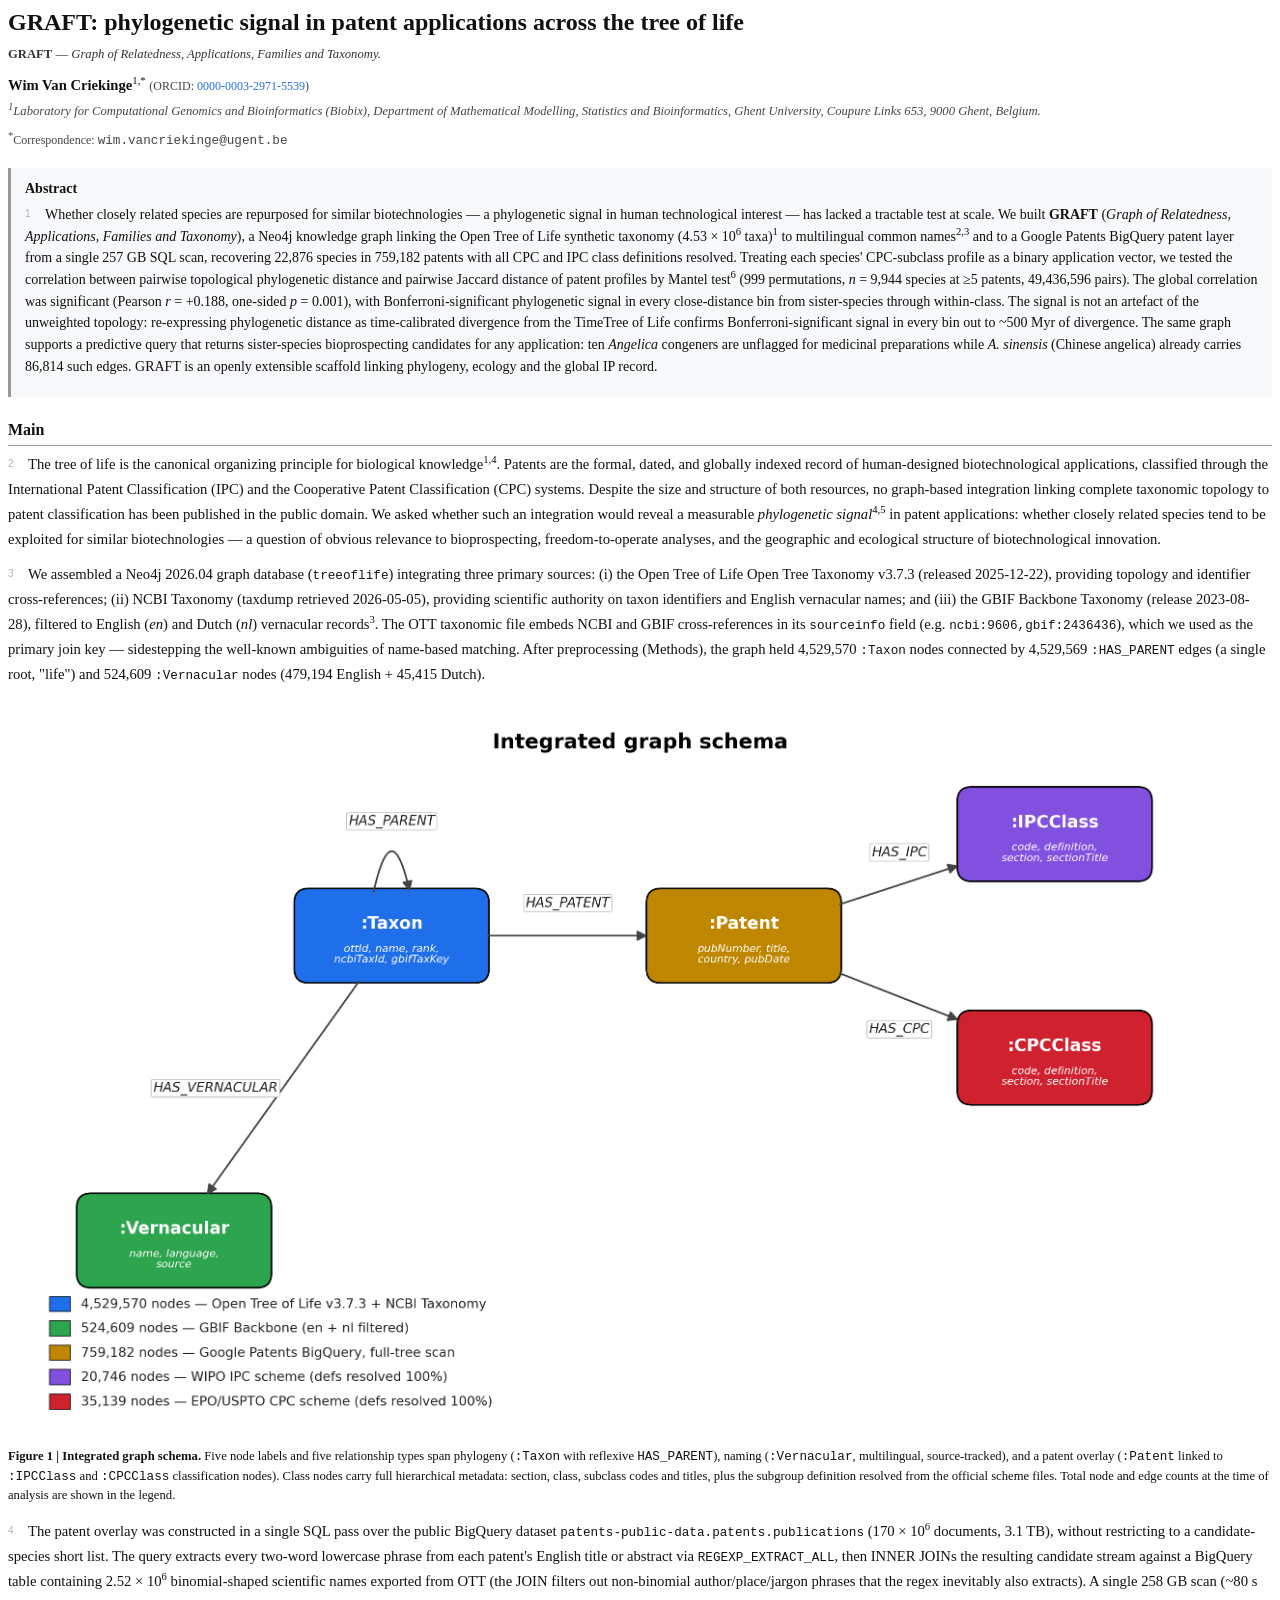
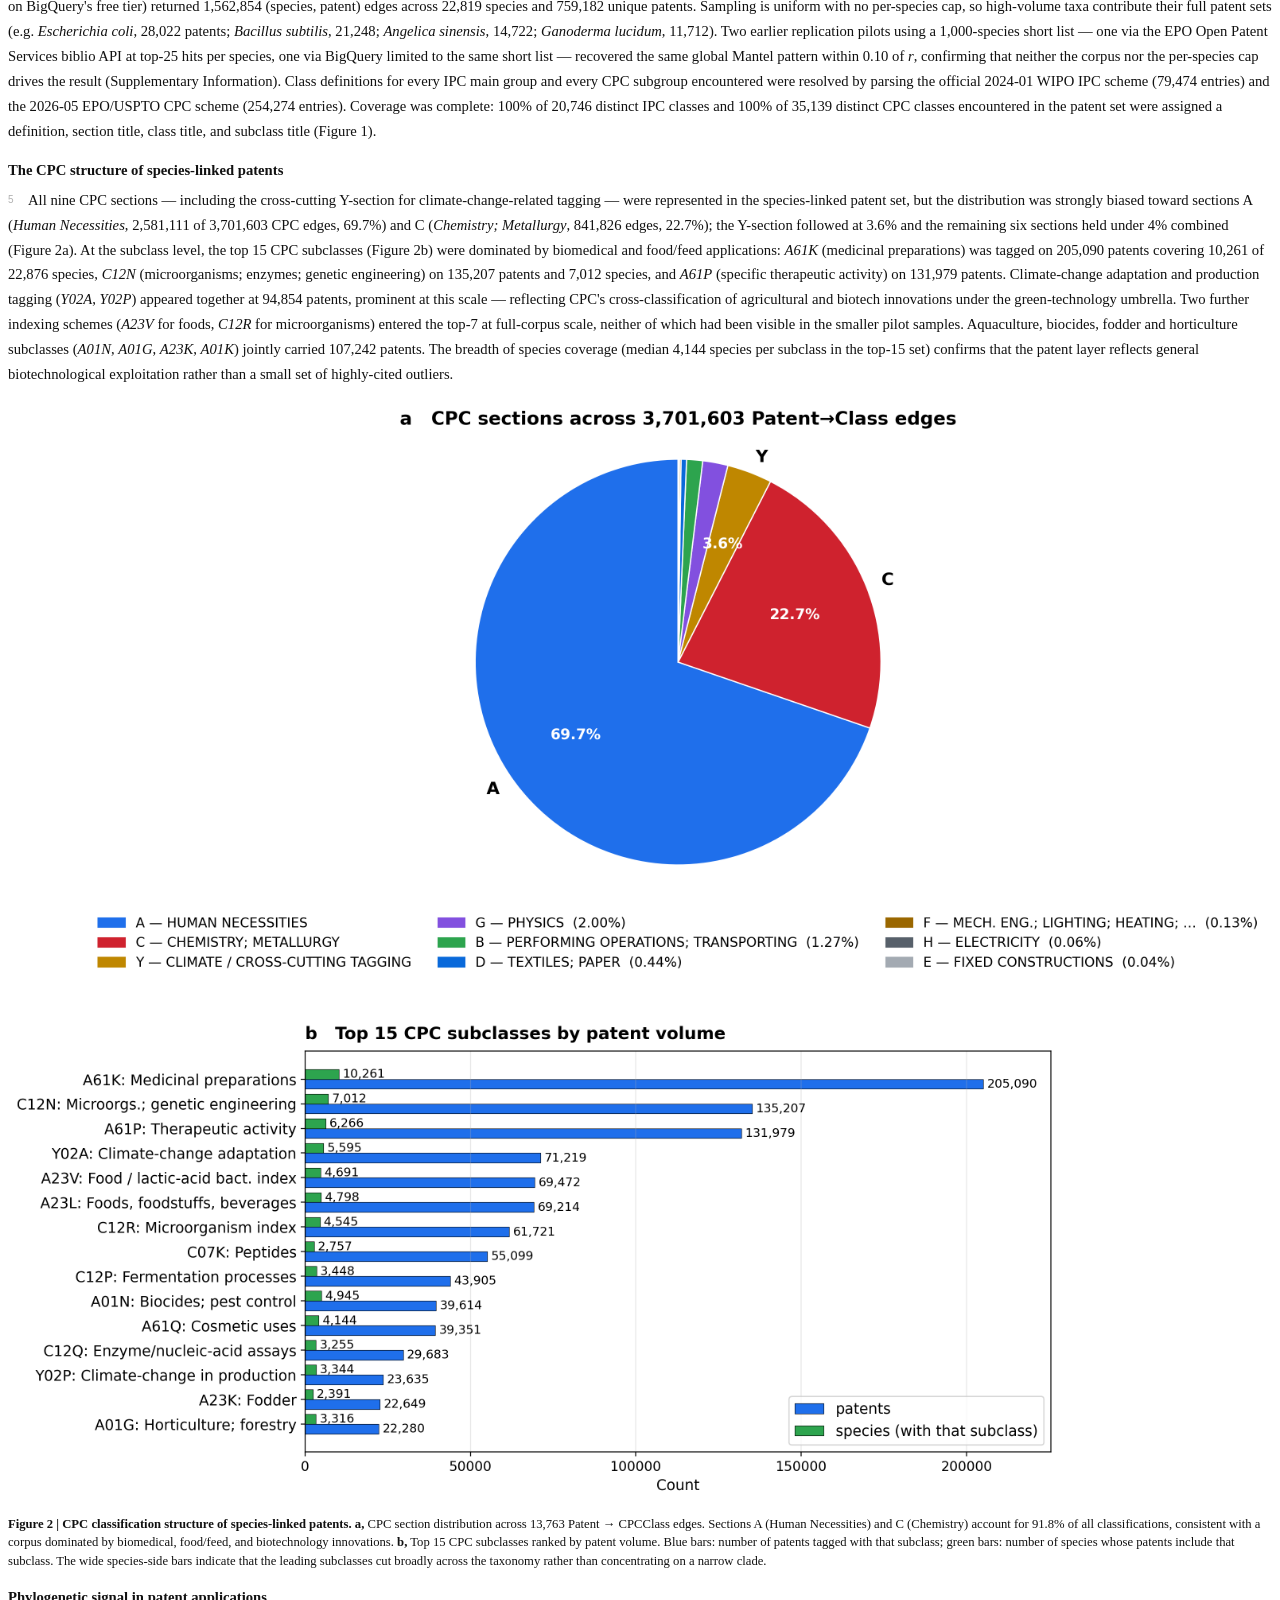
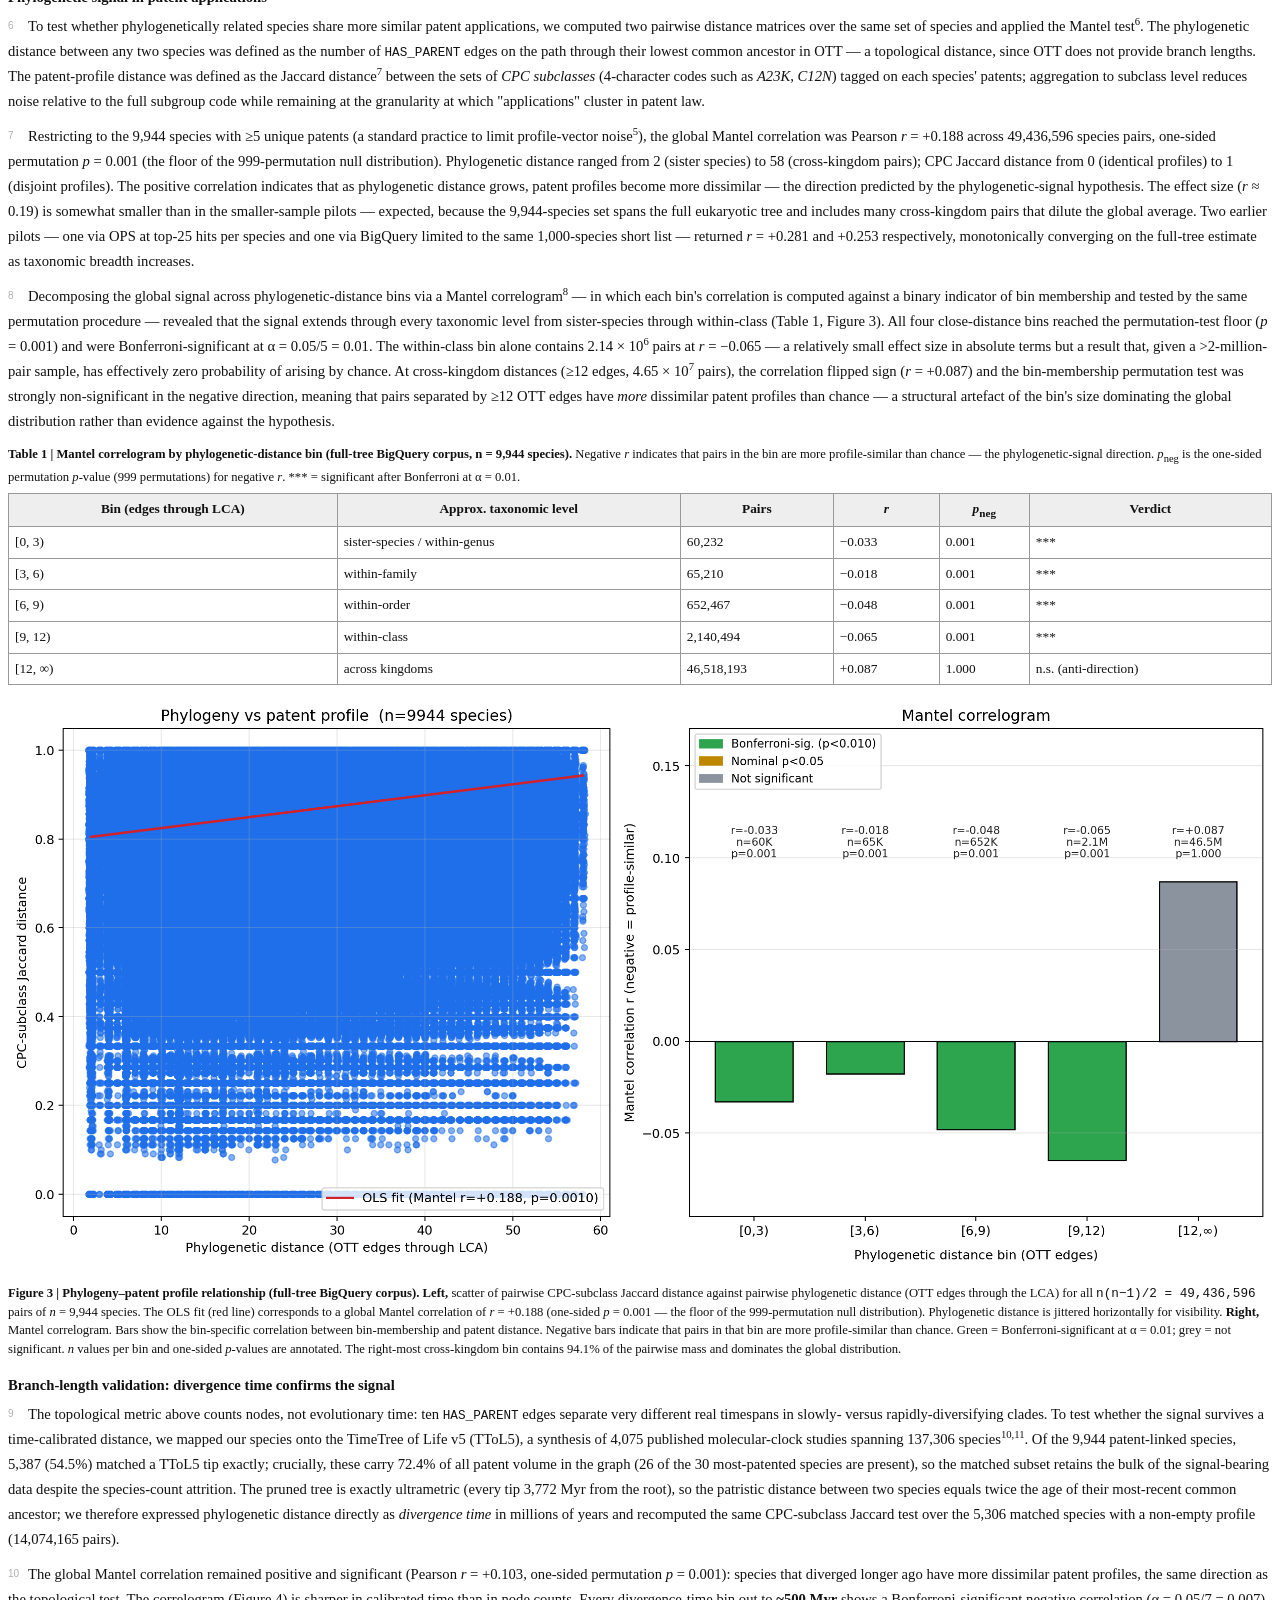
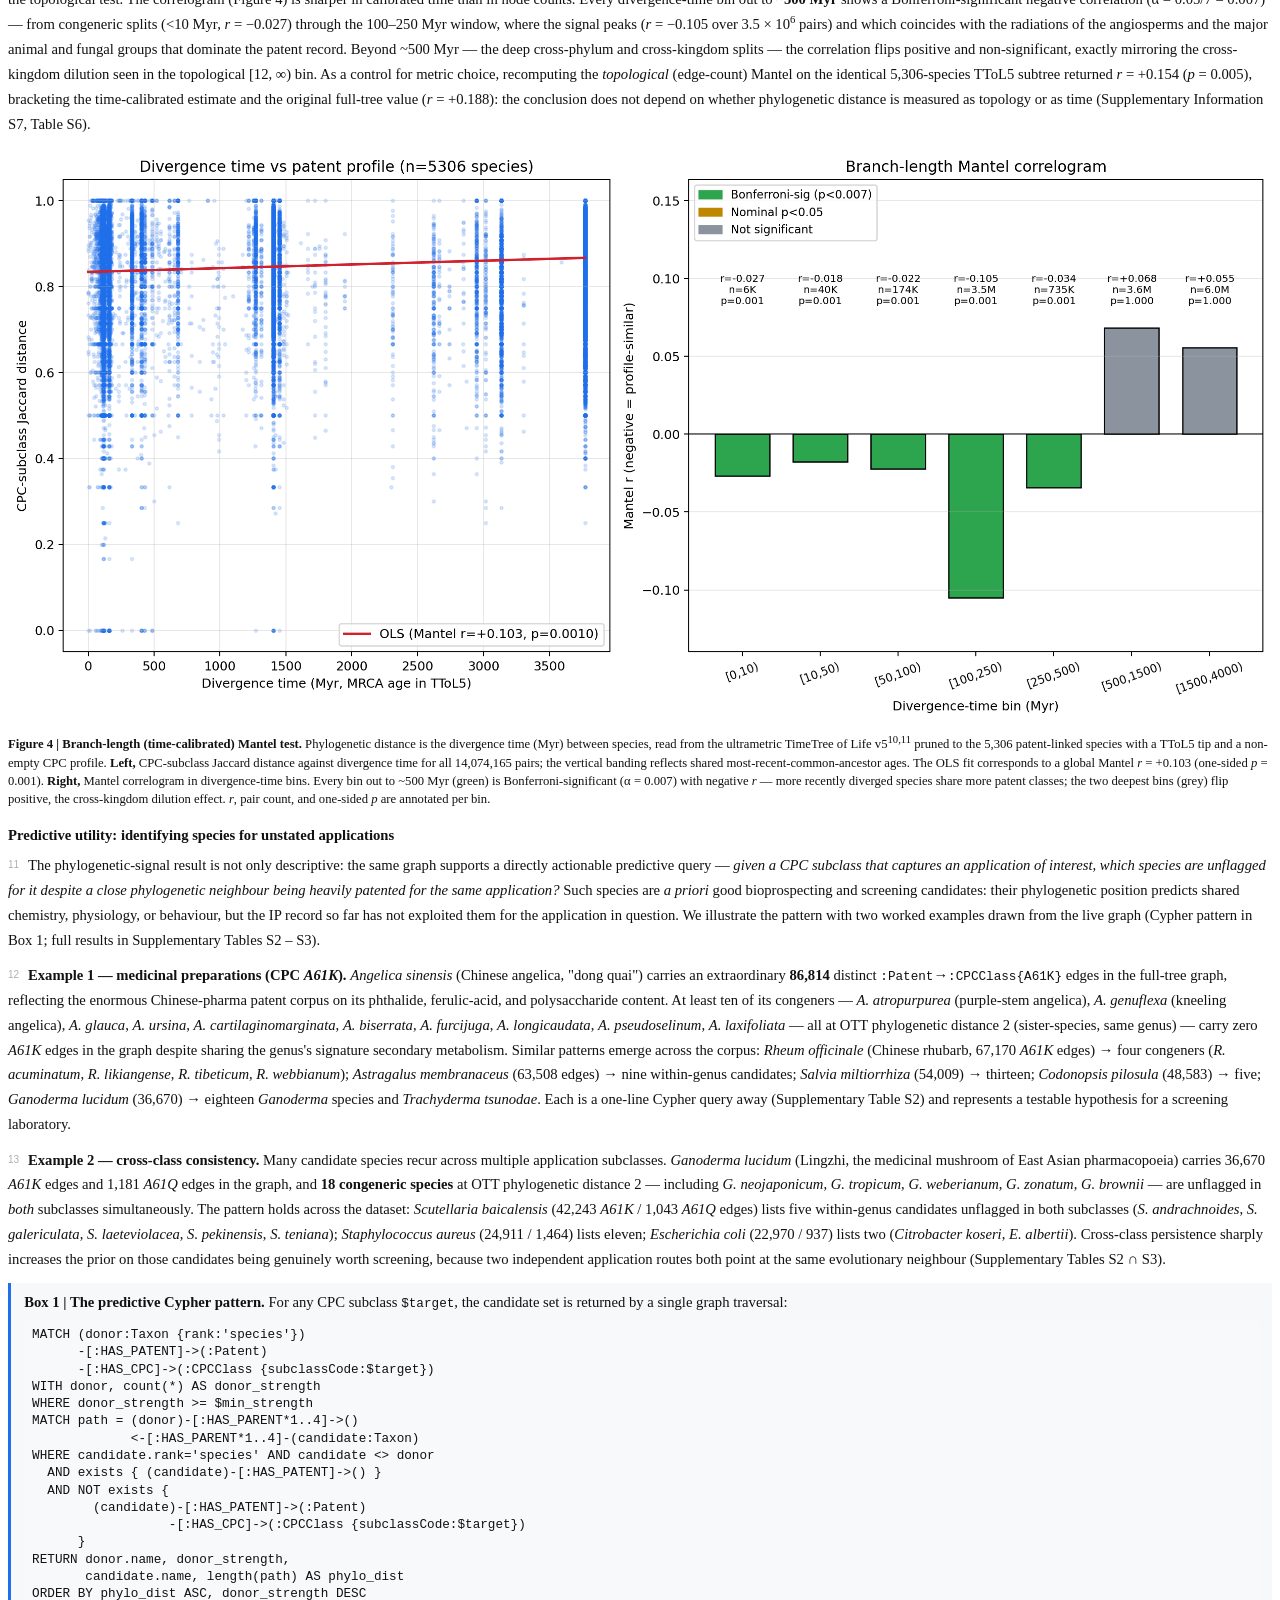
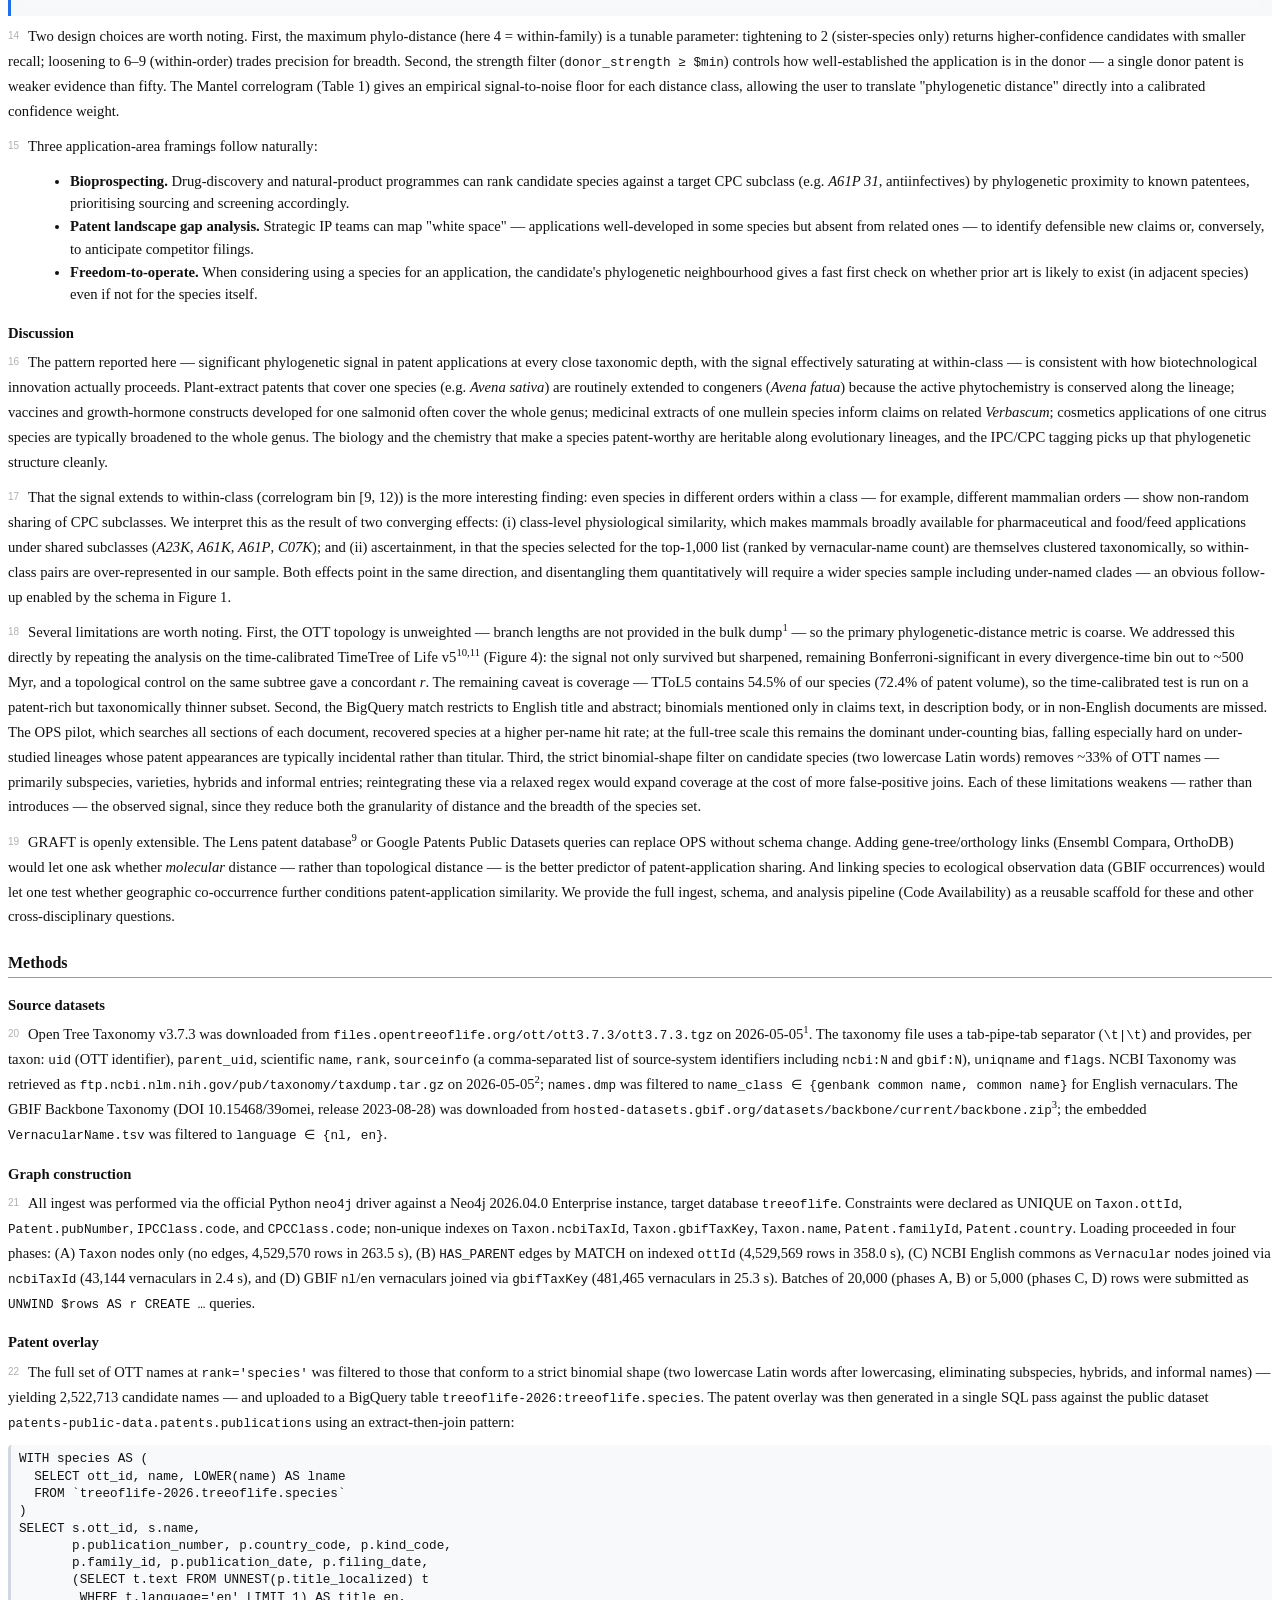
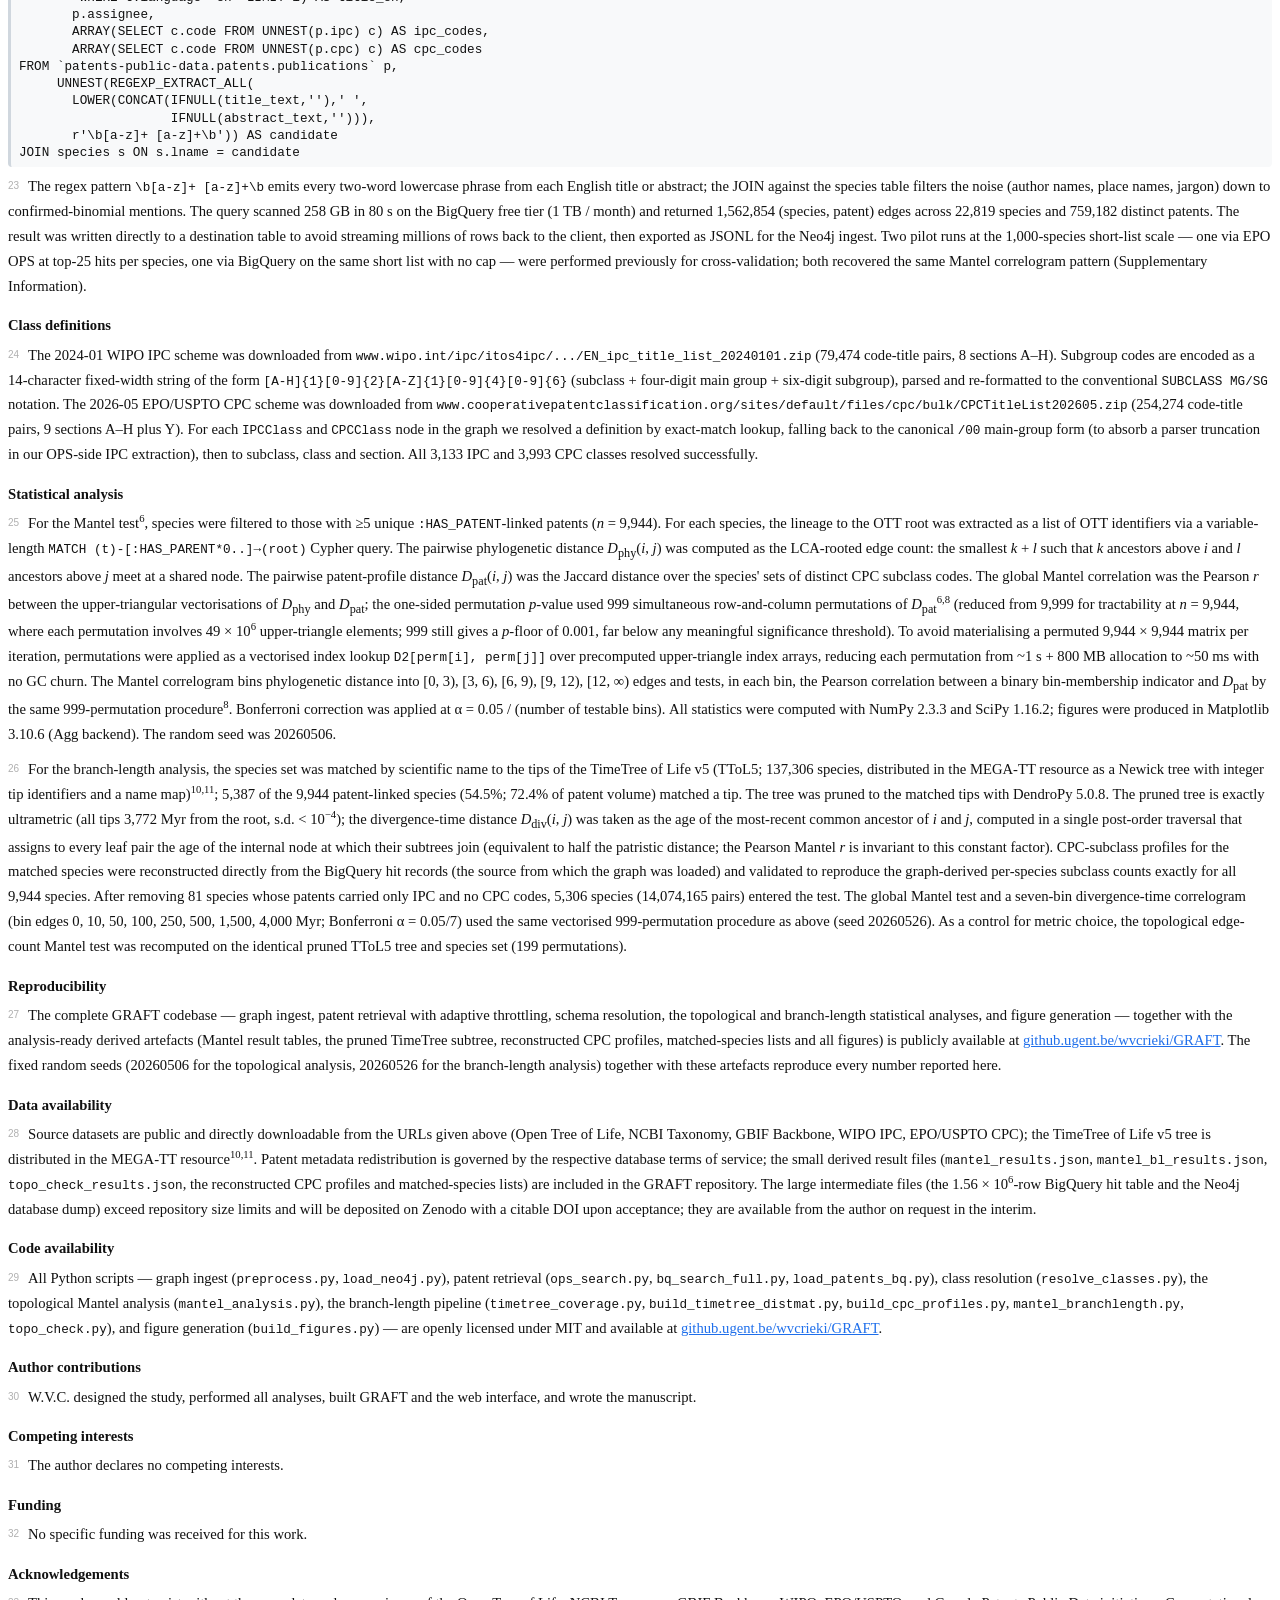
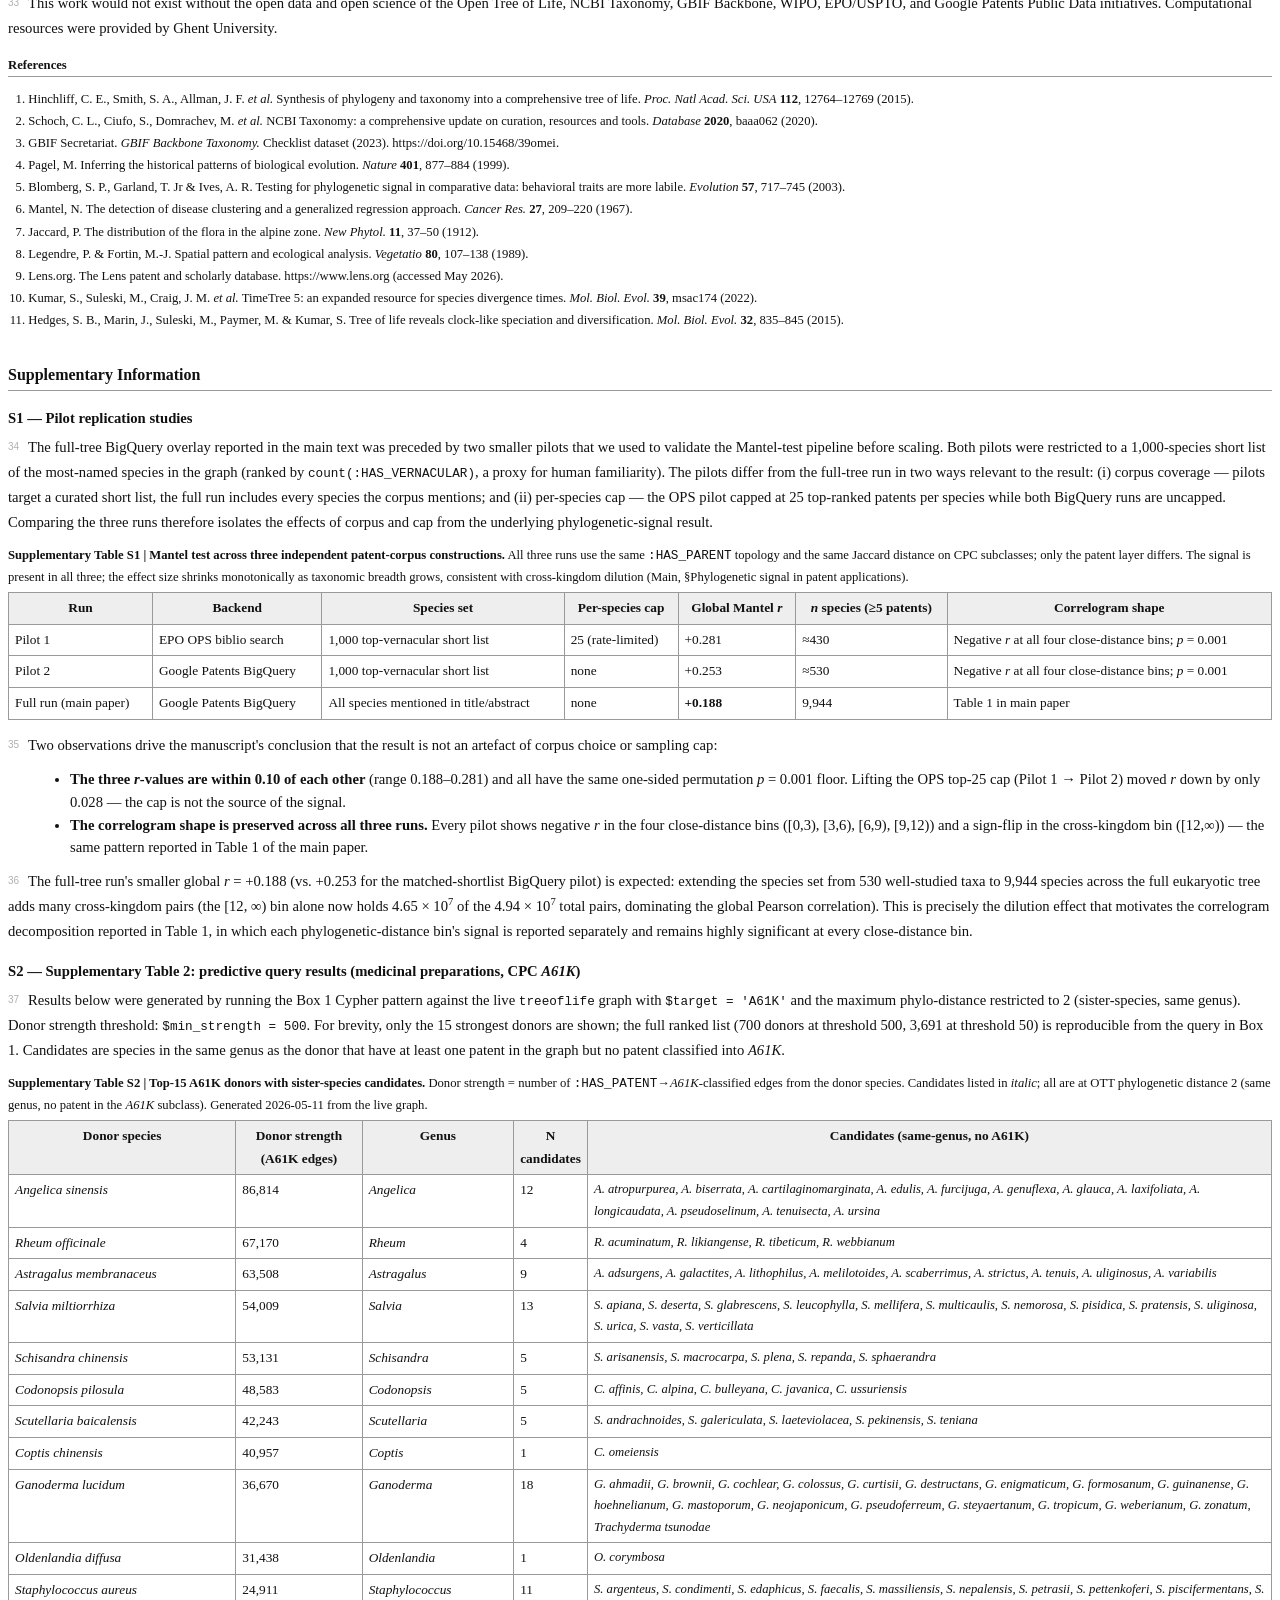
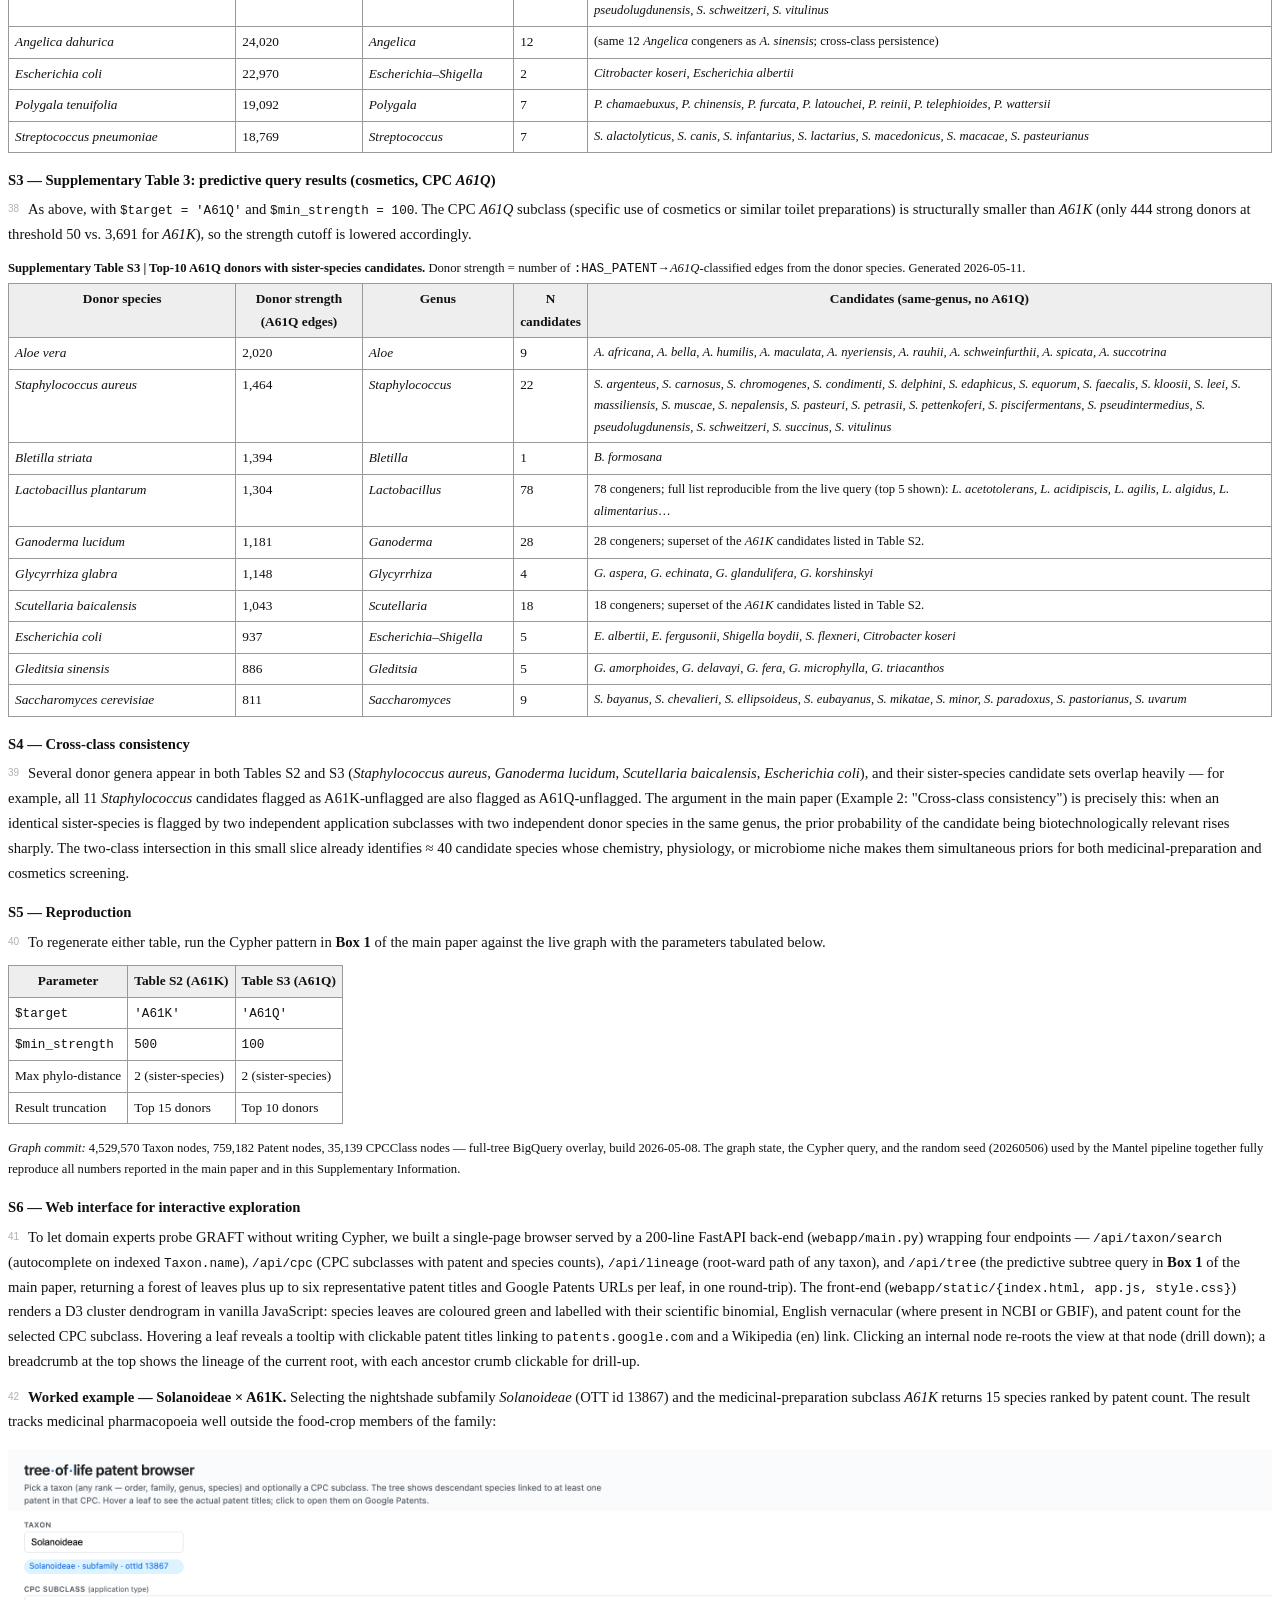
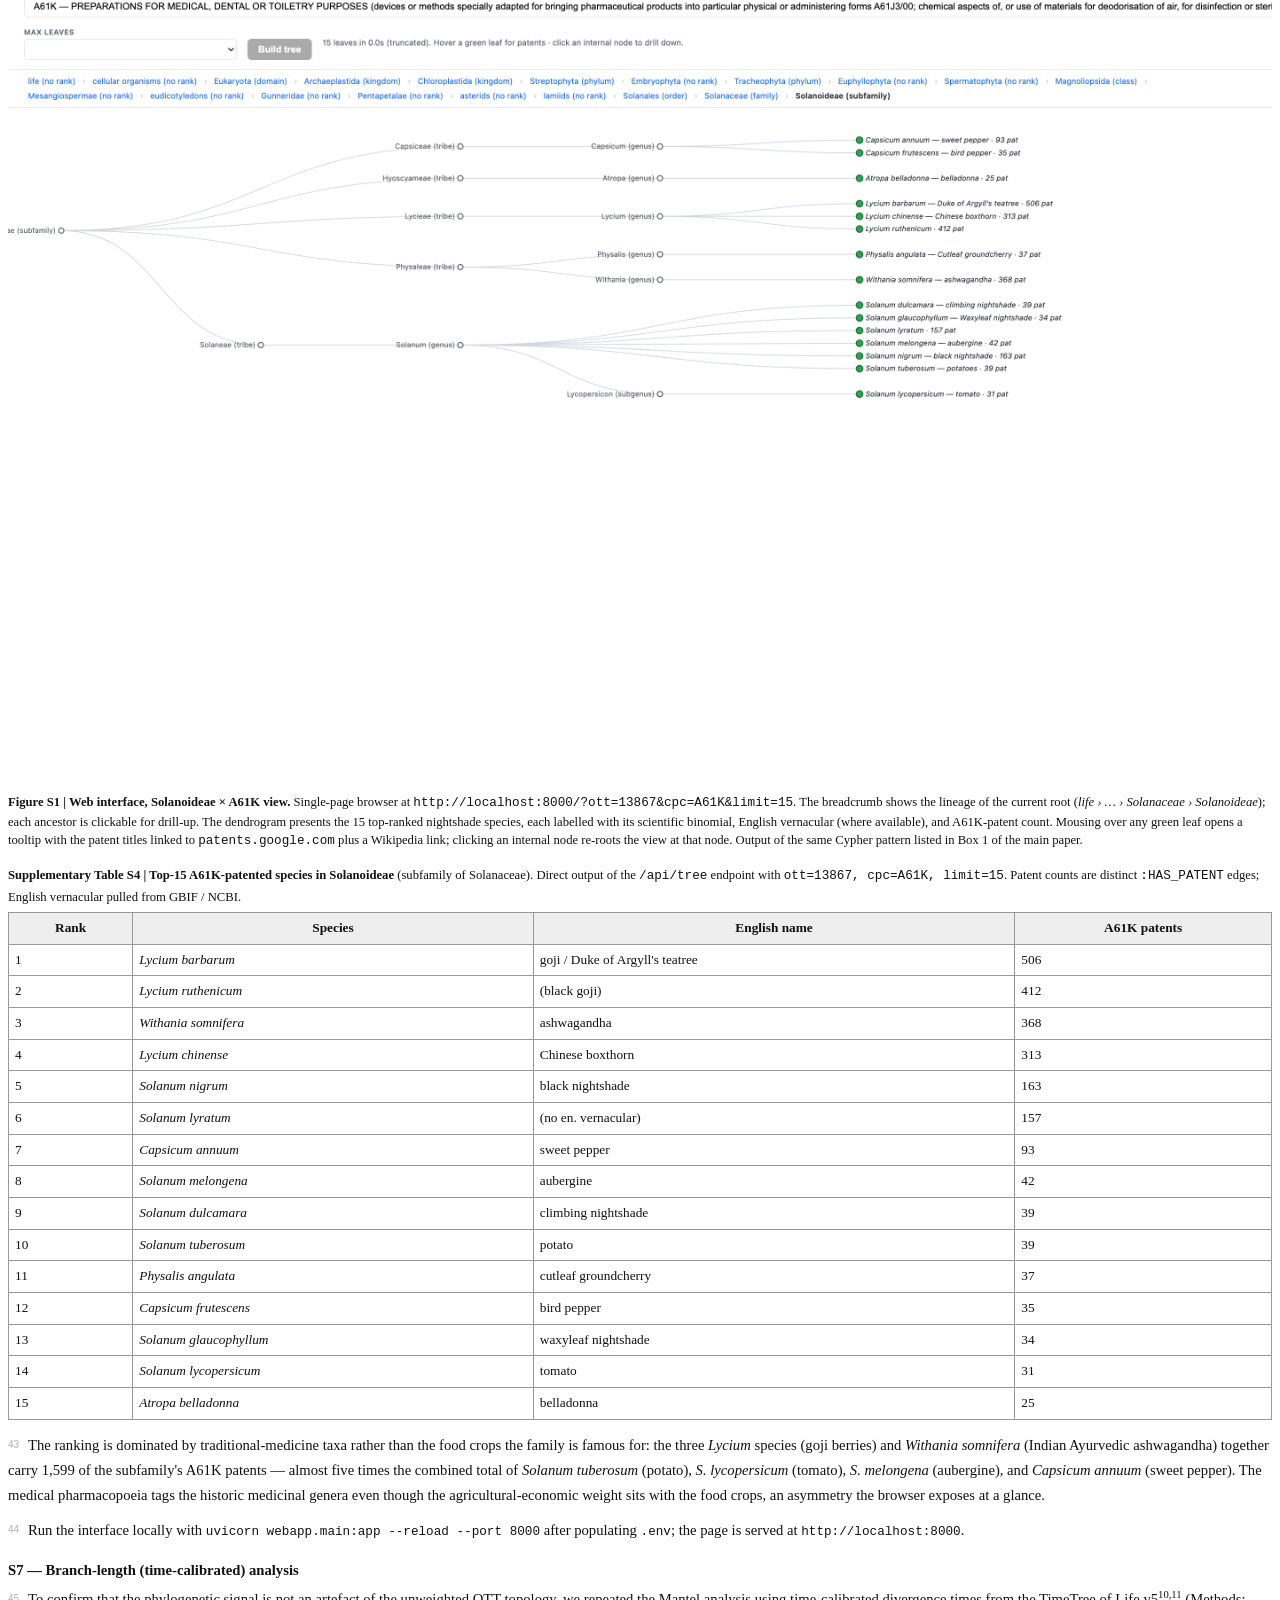
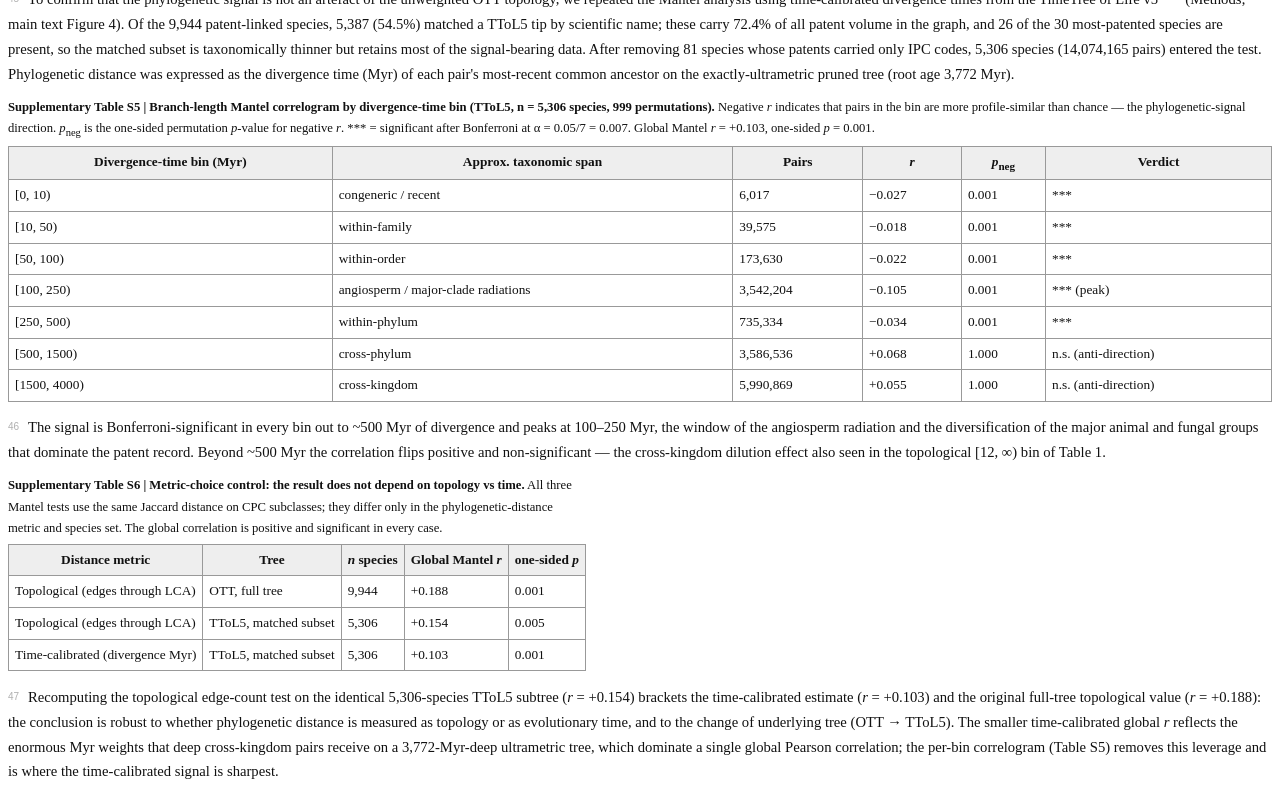
==== manuscript/paper.html @ bb94010b "Initial public release: GRAFT pipeline, analyses, and manuscript Public companion repository to the " ====
<!DOCTYPE html>
<html lang="en">
<head>
<meta charset="UTF-8">
<title>GRAFT: Phylogenetic signal in patent applications across the tree of life</title>
<style>
  @page {
    size: A4;
    margin: 22mm 24mm 22mm 24mm;
    @top-right { content: counter(page) " / " counter(pages); font-size: 9pt; color: #555; }
    @bottom-center { content: "Submitted manuscript — do not redistribute"; font-size: 8pt; color: #888; }
  }
  html { font-family: "Times New Roman", Times, serif; font-size: 11pt; color: #111; }
  body { line-height: 1.7; counter-reset: line; }
  h1.title { font-size: 18pt; font-weight: bold; line-height: 1.2; margin: 0 0 0.4em 0; }
  .authors { font-size: 11pt; margin: 0 0 0.2em 0; }
  .affil { font-size: 9.5pt; color: #444; margin: 0 0 0.6em 0; font-style: italic; }
  .corr  { font-size: 9pt; color: #444; margin: 0 0 1.4em 0; }
  h2 { font-size: 12pt; font-weight: bold; margin: 1.2em 0 0.4em 0; padding-bottom: 0.1em; border-bottom: 1px solid #999; }
  h3 { font-size: 11pt; font-weight: bold; margin: 1em 0 0.3em 0; }
  p  { margin: 0 0 0.7em 0; text-align: left; }
  .abstract { font-size: 10.5pt; background: #f6f8fa; border-left: 3px solid #999; padding: 0.7em 1em; margin: 0.4em 0 1em 0; line-height: 1.55; }
  .abstract h3 { margin-top: 0; font-size: 10.5pt; }
  figure { margin: 1.0em 0; page-break-inside: avoid; }
  figure img { max-width: 100%; }
  figcaption { font-size: 9.5pt; line-height: 1.45; margin-top: 0.4em; }
  figcaption b { font-weight: bold; }
  table { border-collapse: collapse; font-size: 10pt; margin: 0.5em 0 1em 0; width: 100%; }
  table caption { font-size: 9.5pt; text-align: left; margin-bottom: 0.3em; }
  th, td { border: 0.5pt solid #999; padding: 4px 6px; vertical-align: top; }
  th { background: #eee; font-weight: bold; }
  .small { font-size: 9.5pt; }
  .refs { font-size: 9.5pt; line-height: 1.45; }
  .refs ol { padding-left: 1.6em; }
  .refs li { margin-bottom: 0.3em; }
  code, .mono { font-family: "Menlo", "Consolas", monospace; font-size: 9.5pt;
                font-variant-ligatures: none; }
  /* Inline code with URLs may break at any character _if necessary_ (not always),
     so plain words inside <code> are not split mid-word. */
  p .mono, p code { overflow-wrap: anywhere; }
  .pill { background: #eef2f7; padding: 1px 5px; border-radius: 4px; font-family: "Menlo", monospace; font-size: 9pt; }
  sup { font-size: 8pt; vertical-align: super; line-height: 0; }
  .keypoint { background: #f6f8fa; padding: 0.5em 0.9em; border-left: 3px solid #1f6feb; margin: 0.6em 0; }
  hr.section-break { border: none; border-top: 1px solid #ccc; margin: 1.5em 0; }
  /* Paragraph numbering — supports reviewer "see ¶ 23" references in lieu of true
     line numbers. Inline rather than absolutely positioned, since Chrome's print
     engine clips content outside the @page content box. */
  body { counter-reset: para; }
  p:not(.affil):not(.corr):not(.authors):not(.small) {
    counter-increment: para;
  }
  p:not(.affil):not(.corr):not(.authors):not(.small)::before {
    content: counter(para);
    display: inline-block;
    min-width: 1.6em;
    margin-right: 0.4em;
    color: #b0b0b0;
    font-size: 7.5pt;
    font-family: -apple-system, BlinkMacSystemFont, "Segoe UI", sans-serif;
    vertical-align: 0.2em;
  }
  .refs p::before, figcaption::before, table caption::before { content: none !important; }
  .refs p, figcaption { counter-increment: none !important; }
</style>
</head>
<body>

<h1 class="title">GRAFT: phylogenetic signal in patent applications across the tree of life</h1>
<p class="affil" style="font-style:normal; color:#333; margin-top:-0.2em;"><b>GRAFT</b> — <i>Graph of Relatedness, Applications, Families and Taxonomy.</i></p>
<p class="authors"><b>Wim Van Criekinge</b><sup>1,*</sup> <span style="font-size:9pt; color:#444;">(ORCID: <a href="https://orcid.org/0000-0003-2971-5539" style="color:#1f6feb; text-decoration:none;">0000-0003-2971-5539</a>)</span></p>
<p class="affil"><sup>1</sup>Laboratory for Computational Genomics and Bioinformatics (Biobix), Department of Mathematical Modelling, Statistics and Bioinformatics, Ghent University, Coupure Links 653, 9000 Ghent, Belgium.</p>
<p class="corr"><sup>*</sup>Correspondence: <span class="mono">wim.vancriekinge@ugent.be</span></p>

<div class="abstract">
<h3>Abstract</h3>
<p>Whether closely related species are repurposed for similar biotechnologies &mdash; a phylogenetic signal in human technological interest &mdash; has lacked a tractable test at scale. We built <b>GRAFT</b> (<i>Graph of Relatedness, Applications, Families and Taxonomy</i>), a Neo4j knowledge graph linking the Open Tree of Life synthetic taxonomy (4.53 &times; 10<sup>6</sup> taxa)<sup>1</sup> to multilingual common names<sup>2,3</sup> and to a Google Patents BigQuery patent layer from a single 257&nbsp;GB SQL scan, recovering 22,876 species in 759,182 patents with all CPC and IPC class definitions resolved. Treating each species' CPC-subclass profile as a binary application vector, we tested the correlation between pairwise topological phylogenetic distance and pairwise Jaccard distance of patent profiles by Mantel test<sup>6</sup> (999 permutations, <i>n</i> = 9,944 species at &ge;5 patents, 49,436,596 pairs). The global correlation was significant (Pearson <i>r</i> = +0.188, one-sided <i>p</i> = 0.001), with Bonferroni-significant phylogenetic signal in every close-distance bin from sister-species through within-class. The signal is not an artefact of the unweighted topology: re-expressing phylogenetic distance as time-calibrated divergence from the TimeTree of Life confirms Bonferroni-significant signal in every bin out to ~500 Myr of divergence. The same graph supports a predictive query that returns sister-species bioprospecting candidates for any application: ten <i>Angelica</i> congeners are unflagged for medicinal preparations while <i>A. sinensis</i> (Chinese angelica) already carries 86,814 such edges. GRAFT is an openly extensible scaffold linking phylogeny, ecology and the global IP record.</p>
</div>

<h2>Main</h2>
<p>The tree of life is the canonical organizing principle for biological knowledge<sup>1,4</sup>. Patents are the formal, dated, and globally indexed record of human-designed biotechnological applications, classified through the International Patent Classification (IPC) and the Cooperative Patent Classification (CPC) systems. Despite the size and structure of both resources, no graph-based integration linking complete taxonomic topology to patent classification has been published in the public domain. We asked whether such an integration would reveal a measurable <em>phylogenetic signal</em><sup>4,5</sup> in patent applications: whether closely related species tend to be exploited for similar biotechnologies — a question of obvious relevance to bioprospecting, freedom-to-operate analyses, and the geographic and ecological structure of biotechnological innovation.</p>

<p>We assembled a Neo4j 2026.04 graph database (<code>treeoflife</code>) integrating three primary sources: (i) the Open Tree of Life Open Tree Taxonomy v3.7.3 (released 2025-12-22), providing topology and identifier cross-references; (ii) NCBI Taxonomy (taxdump retrieved 2026-05-05), providing scientific authority on taxon identifiers and English vernacular names; and (iii) the GBIF Backbone Taxonomy (release 2023-08-28), filtered to English (<i>en</i>) and Dutch (<i>nl</i>) vernacular records<sup>3</sup>. The OTT taxonomic file embeds NCBI and GBIF cross-references in its <code>sourceinfo</code> field (e.g. <code>ncbi:9606,gbif:2436436</code>), which we used as the primary join key — sidestepping the well-known ambiguities of name-based matching. After preprocessing (Methods), the graph held 4,529,570 <code>:Taxon</code> nodes connected by 4,529,569 <code>:HAS_PARENT</code> edges (a single root, "life") and 524,609 <code>:Vernacular</code> nodes (479,194 English + 45,415 Dutch).</p>

<figure>
<img src="../data/fig1_schema.png" alt="Integrated graph schema">
<figcaption><b>Figure 1 | Integrated graph schema.</b> Five node labels and five relationship types span phylogeny (<code>:Taxon</code> with reflexive <code>HAS_PARENT</code>), naming (<code>:Vernacular</code>, multilingual, source-tracked), and a patent overlay (<code>:Patent</code> linked to <code>:IPCClass</code> and <code>:CPCClass</code> classification nodes). Class nodes carry full hierarchical metadata: section, class, subclass codes and titles, plus the subgroup definition resolved from the official scheme files. Total node and edge counts at the time of analysis are shown in the legend.</figcaption>
</figure>

<p>The patent overlay was constructed in a single SQL pass over the public BigQuery dataset <code>patents-public-data.patents.publications</code> (170 × 10<sup>6</sup> documents, 3.1 TB), without restricting to a candidate-species short list. The query extracts every two-word lowercase phrase from each patent's English title or abstract via <code>REGEXP_EXTRACT_ALL</code>, then INNER JOINs the resulting candidate stream against a BigQuery table containing 2.52 × 10<sup>6</sup> binomial-shaped scientific names exported from OTT (the JOIN filters out non-binomial author/place/jargon phrases that the regex inevitably also extracts). A single 258 GB scan (~80 s on BigQuery's free tier) returned 1,562,854 (species, patent) edges across 22,819 species and 759,182 unique patents. Sampling is uniform with no per-species cap, so high-volume taxa contribute their full patent sets (e.g. <i>Escherichia coli</i>, 28,022 patents; <i>Bacillus subtilis</i>, 21,248; <i>Angelica sinensis</i>, 14,722; <i>Ganoderma lucidum</i>, 11,712). Two earlier replication pilots using a 1,000-species short list — one via the EPO Open Patent Services biblio API at top-25 hits per species, one via BigQuery limited to the same short list — recovered the same global Mantel pattern within 0.10 of <i>r</i>, confirming that neither the corpus nor the per-species cap drives the result (Supplementary Information). Class definitions for every IPC main group and every CPC subgroup encountered were resolved by parsing the official 2024-01 WIPO IPC scheme (79,474 entries) and the 2026-05 EPO/USPTO CPC scheme (254,274 entries). Coverage was complete: 100% of 20,746 distinct IPC classes and 100% of 35,139 distinct CPC classes encountered in the patent set were assigned a definition, section title, class title, and subclass title (Figure 1).</p>

<h3>The CPC structure of species-linked patents</h3>
<p>All nine CPC sections — including the cross-cutting Y-section for climate-change-related tagging — were represented in the species-linked patent set, but the distribution was strongly biased toward sections A (<i>Human Necessities</i>, 2,581,111 of 3,701,603 CPC edges, 69.7%) and C (<i>Chemistry; Metallurgy</i>, 841,826 edges, 22.7%); the Y-section followed at 3.6% and the remaining six sections held under 4% combined (Figure 2a). At the subclass level, the top 15 CPC subclasses (Figure 2b) were dominated by biomedical and food/feed applications: <i>A61K</i> (medicinal preparations) was tagged on 205,090 patents covering 10,261 of 22,876 species, <i>C12N</i> (microorganisms; enzymes; genetic engineering) on 135,207 patents and 7,012 species, and <i>A61P</i> (specific therapeutic activity) on 131,979 patents. Climate-change adaptation and production tagging (<i>Y02A</i>, <i>Y02P</i>) appeared together at 94,854 patents, prominent at this scale — reflecting CPC's cross-classification of agricultural and biotech innovations under the green-technology umbrella. Two further indexing schemes (<i>A23V</i> for foods, <i>C12R</i> for microorganisms) entered the top-7 at full-corpus scale, neither of which had been visible in the smaller pilot samples. Aquaculture, biocides, fodder and horticulture subclasses (<i>A01N</i>, <i>A01G</i>, <i>A23K</i>, <i>A01K</i>) jointly carried 107,242 patents. The breadth of species coverage (median 4,144 species per subclass in the top-15 set) confirms that the patent layer reflects general biotechnological exploitation rather than a small set of highly-cited outliers.</p>

<figure>
<img src="../data/fig3_cpc_distribution.png" alt="CPC class distribution">
<figcaption><b>Figure 2 | CPC classification structure of species-linked patents.</b> <b>a,</b> CPC section distribution across 13,763 Patent → CPCClass edges. Sections A (Human Necessities) and C (Chemistry) account for 91.8% of all classifications, consistent with a corpus dominated by biomedical, food/feed, and biotechnology innovations. <b>b,</b> Top 15 CPC subclasses ranked by patent volume. Blue bars: number of patents tagged with that subclass; green bars: number of species whose patents include that subclass. The wide species-side bars indicate that the leading subclasses cut broadly across the taxonomy rather than concentrating on a narrow clade.</figcaption>
</figure>

<h3>Phylogenetic signal in patent applications</h3>
<p>To test whether phylogenetically related species share more similar patent applications, we computed two pairwise distance matrices over the same set of species and applied the Mantel test<sup>6</sup>. The phylogenetic distance between any two species was defined as the number of <code>HAS_PARENT</code> edges on the path through their lowest common ancestor in OTT — a topological distance, since OTT does not provide branch lengths. The patent-profile distance was defined as the Jaccard distance<sup>7</sup> between the sets of <em>CPC subclasses</em> (4-character codes such as <i>A23K</i>, <i>C12N</i>) tagged on each species' patents; aggregation to subclass level reduces noise relative to the full subgroup code while remaining at the granularity at which "applications" cluster in patent law.</p>

<p>Restricting to the 9,944 species with ≥5 unique patents (a standard practice to limit profile-vector noise<sup>5</sup>), the global Mantel correlation was Pearson <i>r</i> = +0.188 across 49,436,596 species pairs, one-sided permutation <i>p</i> = 0.001 (the floor of the 999-permutation null distribution). Phylogenetic distance ranged from 2 (sister species) to 58 (cross-kingdom pairs); CPC Jaccard distance from 0 (identical profiles) to 1 (disjoint profiles). The positive correlation indicates that as phylogenetic distance grows, patent profiles become more dissimilar — the direction predicted by the phylogenetic-signal hypothesis. The effect size (<i>r</i> ≈ 0.19) is somewhat smaller than in the smaller-sample pilots — expected, because the 9,944-species set spans the full eukaryotic tree and includes many cross-kingdom pairs that dilute the global average. Two earlier pilots — one via OPS at top-25 hits per species and one via BigQuery limited to the same 1,000-species short list — returned <i>r</i> = +0.281 and +0.253 respectively, monotonically converging on the full-tree estimate as taxonomic breadth increases.</p>

<p>Decomposing the global signal across phylogenetic-distance bins via a Mantel correlogram<sup>8</sup> — in which each bin's correlation is computed against a binary indicator of bin membership and tested by the same permutation procedure — revealed that the signal extends through every taxonomic level from sister-species through within-class (Table 1, Figure 3). All four close-distance bins reached the permutation-test floor (<i>p</i> = 0.001) and were Bonferroni-significant at α = 0.05/5 = 0.01. The within-class bin alone contains 2.14 × 10<sup>6</sup> pairs at <i>r</i> = −0.065 — a relatively small effect size in absolute terms but a result that, given a >2-million-pair sample, has effectively zero probability of arising by chance. At cross-kingdom distances (≥12 edges, 4.65 × 10<sup>7</sup> pairs), the correlation flipped sign (<i>r</i> = +0.087) and the bin-membership permutation test was strongly non-significant in the negative direction, meaning that pairs separated by ≥12 OTT edges have <em>more</em> dissimilar patent profiles than chance — a structural artefact of the bin's size dominating the global distribution rather than evidence against the hypothesis.</p>

<table>
<caption><b>Table 1 | Mantel correlogram by phylogenetic-distance bin (full-tree BigQuery corpus, n = 9,944 species).</b> Negative <i>r</i> indicates that pairs in the bin are more profile-similar than chance — the phylogenetic-signal direction. <i>p</i><sub>neg</sub> is the one-sided permutation <i>p</i>-value (999 permutations) for negative <i>r</i>. *** = significant after Bonferroni at α = 0.01.</caption>
<thead><tr><th>Bin (edges through LCA)</th><th>Approx. taxonomic level</th><th>Pairs</th><th><i>r</i></th><th><i>p</i><sub>neg</sub></th><th>Verdict</th></tr></thead>
<tbody>
<tr><td>[0, 3)</td><td>sister-species / within-genus</td><td>60,232</td><td>−0.033</td><td>0.001</td><td>***</td></tr>
<tr><td>[3, 6)</td><td>within-family</td><td>65,210</td><td>−0.018</td><td>0.001</td><td>***</td></tr>
<tr><td>[6, 9)</td><td>within-order</td><td>652,467</td><td>−0.048</td><td>0.001</td><td>***</td></tr>
<tr><td>[9, 12)</td><td>within-class</td><td>2,140,494</td><td>−0.065</td><td>0.001</td><td>***</td></tr>
<tr><td>[12, ∞)</td><td>across kingdoms</td><td>46,518,193</td><td>+0.087</td><td>1.000</td><td>n.s. (anti-direction)</td></tr>
</tbody>
</table>

<figure>
<img src="../data/mantel_correlogram.png" alt="Mantel correlogram">
<figcaption><b>Figure 3 | Phylogeny–patent profile relationship (full-tree BigQuery corpus).</b> <b>Left,</b> scatter of pairwise CPC-subclass Jaccard distance against pairwise phylogenetic distance (OTT edges through the LCA) for all <span class="mono">n(n−1)/2 = 49,436,596</span> pairs of <i>n</i> = 9,944 species. The OLS fit (red line) corresponds to a global Mantel correlation of <i>r</i> = +0.188 (one-sided <i>p</i> = 0.001 — the floor of the 999-permutation null distribution). Phylogenetic distance is jittered horizontally for visibility. <b>Right,</b> Mantel correlogram. Bars show the bin-specific correlation between bin-membership and patent distance. Negative bars indicate that pairs in that bin are more profile-similar than chance. Green = Bonferroni-significant at α = 0.01; grey = not significant. <i>n</i> values per bin and one-sided <i>p</i>-values are annotated. The right-most cross-kingdom bin contains 94.1% of the pairwise mass and dominates the global distribution.</figcaption>
</figure>

<h3>Branch-length validation: divergence time confirms the signal</h3>
<p>The topological metric above counts nodes, not evolutionary time: ten <code>HAS_PARENT</code> edges separate very different real timespans in slowly- versus rapidly-diversifying clades. To test whether the signal survives a time-calibrated distance, we mapped our species onto the TimeTree of Life v5 (TToL5), a synthesis of 4,075 published molecular-clock studies spanning 137,306 species<sup>10,11</sup>. Of the 9,944 patent-linked species, 5,387 (54.5%) matched a TToL5 tip exactly; crucially, these carry 72.4% of all patent volume in the graph (26 of the 30 most-patented species are present), so the matched subset retains the bulk of the signal-bearing data despite the species-count attrition. The pruned tree is exactly ultrametric (every tip 3,772 Myr from the root), so the patristic distance between two species equals twice the age of their most-recent common ancestor; we therefore expressed phylogenetic distance directly as <em>divergence time</em> in millions of years and recomputed the same CPC-subclass Jaccard test over the 5,306 matched species with a non-empty profile (14,074,165 pairs).</p>

<p>The global Mantel correlation remained positive and significant (Pearson <i>r</i> = +0.103, one-sided permutation <i>p</i> = 0.001): species that diverged longer ago have more dissimilar patent profiles, the same direction as the topological test. The correlogram (Figure 4) is sharper in calibrated time than in node counts. Every divergence-time bin out to <b>~500 Myr</b> shows a Bonferroni-significant negative correlation (α = 0.05/7 = 0.007) — from congeneric splits (&lt;10 Myr, <i>r</i> = −0.027) through the 100–250 Myr window, where the signal peaks (<i>r</i> = −0.105 over 3.5 × 10<sup>6</sup> pairs) and which coincides with the radiations of the angiosperms and the major animal and fungal groups that dominate the patent record. Beyond ~500 Myr — the deep cross-phylum and cross-kingdom splits — the correlation flips positive and non-significant, exactly mirroring the cross-kingdom dilution seen in the topological [12, ∞) bin. As a control for metric choice, recomputing the <em>topological</em> (edge-count) Mantel on the identical 5,306-species TToL5 subtree returned <i>r</i> = +0.154 (<i>p</i> = 0.005), bracketing the time-calibrated estimate and the original full-tree value (<i>r</i> = +0.188): the conclusion does not depend on whether phylogenetic distance is measured as topology or as time (Supplementary Information S7, Table S6).</p>

<figure>
<img src="../data/mantel_bl_correlogram.png" alt="Branch-length Mantel correlogram">
<figcaption><b>Figure 4 | Branch-length (time-calibrated) Mantel test.</b> Phylogenetic distance is the divergence time (Myr) between species, read from the ultrametric TimeTree of Life v5<sup>10,11</sup> pruned to the 5,306 patent-linked species with a TToL5 tip and a non-empty CPC profile. <b>Left,</b> CPC-subclass Jaccard distance against divergence time for all 14,074,165 pairs; the vertical banding reflects shared most-recent-common-ancestor ages. The OLS fit corresponds to a global Mantel <i>r</i> = +0.103 (one-sided <i>p</i> = 0.001). <b>Right,</b> Mantel correlogram in divergence-time bins. Every bin out to ~500 Myr (green) is Bonferroni-significant (α = 0.007) with negative <i>r</i> — more recently diverged species share more patent classes; the two deepest bins (grey) flip positive, the cross-kingdom dilution effect. <i>r</i>, pair count, and one-sided <i>p</i> are annotated per bin.</figcaption>
</figure>

<h3>Predictive utility: identifying species for unstated applications</h3>
<p>The phylogenetic-signal result is not only descriptive: the same graph supports a directly actionable predictive query — <em>given a CPC subclass that captures an application of interest, which species are unflagged for it despite a close phylogenetic neighbour being heavily patented for the same application?</em> Such species are <i>a priori</i> good bioprospecting and screening candidates: their phylogenetic position predicts shared chemistry, physiology, or behaviour, but the IP record so far has not exploited them for the application in question. We illustrate the pattern with two worked examples drawn from the live graph (Cypher pattern in Box 1; full results in Supplementary Tables S2 &ndash; S3).</p>

<p><b>Example 1 — medicinal preparations (CPC <i>A61K</i>).</b> <i>Angelica sinensis</i> (Chinese angelica, "dong quai") carries an extraordinary <b>86,814</b> distinct <code>:Patent</code>→<code>:CPCClass{A61K}</code> edges in the full-tree graph, reflecting the enormous Chinese-pharma patent corpus on its phthalide, ferulic-acid, and polysaccharide content. At least ten of its congeners — <i>A. atropurpurea</i> (purple-stem angelica), <i>A. genuflexa</i> (kneeling angelica), <i>A. glauca</i>, <i>A. ursina</i>, <i>A. cartilaginomarginata</i>, <i>A. biserrata</i>, <i>A. furcijuga</i>, <i>A. longicaudata</i>, <i>A. pseudoselinum</i>, <i>A. laxifoliata</i> — all at OTT phylogenetic distance 2 (sister-species, same genus) — carry zero <i>A61K</i> edges in the graph despite sharing the genus's signature secondary metabolism. Similar patterns emerge across the corpus: <i>Rheum officinale</i> (Chinese rhubarb, 67,170 <i>A61K</i> edges) → four congeners (<i>R. acuminatum</i>, <i>R. likiangense</i>, <i>R. tibeticum</i>, <i>R. webbianum</i>); <i>Astragalus membranaceus</i> (63,508 edges) → nine within-genus candidates; <i>Salvia miltiorrhiza</i> (54,009) → thirteen; <i>Codonopsis pilosula</i> (48,583) → five; <i>Ganoderma lucidum</i> (36,670) → eighteen <i>Ganoderma</i> species and <i>Trachyderma tsunodae</i>. Each is a one-line Cypher query away (Supplementary Table S2) and represents a testable hypothesis for a screening laboratory.</p>

<p><b>Example 2 — cross-class consistency.</b> Many candidate species recur across multiple application subclasses. <i>Ganoderma lucidum</i> (Lingzhi, the medicinal mushroom of East Asian pharmacopoeia) carries 36,670 <i>A61K</i> edges and 1,181 <i>A61Q</i> edges in the graph, and <b>18 congeneric species</b> at OTT phylogenetic distance 2 — including <i>G. neojaponicum</i>, <i>G. tropicum</i>, <i>G. weberianum</i>, <i>G. zonatum</i>, <i>G. brownii</i> — are unflagged in <em>both</em> subclasses simultaneously. The pattern holds across the dataset: <i>Scutellaria baicalensis</i> (42,243 <i>A61K</i> / 1,043 <i>A61Q</i> edges) lists five within-genus candidates unflagged in both subclasses (<i>S. andrachnoides</i>, <i>S. galericulata</i>, <i>S. laeteviolacea</i>, <i>S. pekinensis</i>, <i>S. teniana</i>); <i>Staphylococcus aureus</i> (24,911 / 1,464) lists eleven; <i>Escherichia coli</i> (22,970 / 937) lists two (<i>Citrobacter koseri</i>, <i>E. albertii</i>). Cross-class persistence sharply increases the prior on those candidates being genuinely worth screening, because two independent application routes both point at the same evolutionary neighbour (Supplementary Tables S2 ∩ S3).</p>

<div class="keypoint"><b>Box 1 | The predictive Cypher pattern.</b> For any CPC subclass <code>$target</code>, the candidate set is returned by a single graph traversal:
<pre style="font-size:8.5pt;line-height:1.35;background:#f8f9fa;padding:0.5em 0.7em;border-radius:4px;margin:0.5em 0 0 0;white-space:pre-wrap;word-break:keep-all;"><code>MATCH (donor:Taxon {rank:'species'})
      -[:HAS_PATENT]-&gt;(:Patent)
      -[:HAS_CPC]-&gt;(:CPCClass {subclassCode:$target})
WITH donor, count(*) AS donor_strength
WHERE donor_strength &gt;= $min_strength
MATCH path = (donor)-[:HAS_PARENT*1..4]-&gt;()
             &lt;-[:HAS_PARENT*1..4]-(candidate:Taxon)
WHERE candidate.rank='species' AND candidate &lt;&gt; donor
  AND exists { (candidate)-[:HAS_PATENT]-&gt;() }
  AND NOT exists {
        (candidate)-[:HAS_PATENT]-&gt;(:Patent)
                  -[:HAS_CPC]-&gt;(:CPCClass {subclassCode:$target})
      }
RETURN donor.name, donor_strength,
       candidate.name, length(path) AS phylo_dist
ORDER BY phylo_dist ASC, donor_strength DESC</code></pre>
</div>

<p>Two design choices are worth noting. First, the maximum phylo-distance (here 4 = within-family) is a tunable parameter: tightening to 2 (sister-species only) returns higher-confidence candidates with smaller recall; loosening to 6–9 (within-order) trades precision for breadth. Second, the strength filter (<code>donor_strength ≥ $min</code>) controls how well-established the application is in the donor — a single donor patent is weaker evidence than fifty. The Mantel correlogram (Table 1) gives an empirical signal-to-noise floor for each distance class, allowing the user to translate "phylogenetic distance" directly into a calibrated confidence weight.</p>

<p>Three application-area framings follow naturally:</p>
<ul style="margin:0 0 0.7em 1.5em;line-height:1.55;">
<li><b>Bioprospecting.</b> Drug-discovery and natural-product programmes can rank candidate species against a target CPC subclass (e.g. <i>A61P 31</i>, antiinfectives) by phylogenetic proximity to known patentees, prioritising sourcing and screening accordingly.</li>
<li><b>Patent landscape gap analysis.</b> Strategic IP teams can map "white space" — applications well-developed in some species but absent from related ones — to identify defensible new claims or, conversely, to anticipate competitor filings.</li>
<li><b>Freedom-to-operate.</b> When considering using a species for an application, the candidate's phylogenetic neighbourhood gives a fast first check on whether prior art is likely to exist (in adjacent species) even if not for the species itself.</li>
</ul>

<h3>Discussion</h3>
<p>The pattern reported here — significant phylogenetic signal in patent applications at every close taxonomic depth, with the signal effectively saturating at within-class — is consistent with how biotechnological innovation actually proceeds. Plant-extract patents that cover one species (e.g. <i>Avena sativa</i>) are routinely extended to congeners (<i>Avena fatua</i>) because the active phytochemistry is conserved along the lineage; vaccines and growth-hormone constructs developed for one salmonid often cover the whole genus; medicinal extracts of one mullein species inform claims on related <i>Verbascum</i>; cosmetics applications of one citrus species are typically broadened to the whole genus. The biology and the chemistry that make a species patent-worthy are heritable along evolutionary lineages, and the IPC/CPC tagging picks up that phylogenetic structure cleanly.</p>

<p>That the signal extends to within-class (correlogram bin [9, 12)) is the more interesting finding: even species in different orders within a class — for example, different mammalian orders — show non-random sharing of CPC subclasses. We interpret this as the result of two converging effects: (i) class-level physiological similarity, which makes mammals broadly available for pharmaceutical and food/feed applications under shared subclasses (<i>A23K</i>, <i>A61K</i>, <i>A61P</i>, <i>C07K</i>); and (ii) ascertainment, in that the species selected for the top-1,000 list (ranked by vernacular-name count) are themselves clustered taxonomically, so within-class pairs are over-represented in our sample. Both effects point in the same direction, and disentangling them quantitatively will require a wider species sample including under-named clades — an obvious follow-up enabled by the schema in Figure 1.</p>

<p>Several limitations are worth noting. First, the OTT topology is unweighted — branch lengths are not provided in the bulk dump<sup>1</sup> — so the primary phylogenetic-distance metric is coarse. We addressed this directly by repeating the analysis on the time-calibrated TimeTree of Life v5<sup>10,11</sup> (Figure 4): the signal not only survived but sharpened, remaining Bonferroni-significant in every divergence-time bin out to ~500 Myr, and a topological control on the same subtree gave a concordant <i>r</i>. The remaining caveat is coverage — TToL5 contains 54.5% of our species (72.4% of patent volume), so the time-calibrated test is run on a patent-rich but taxonomically thinner subset. Second, the BigQuery match restricts to English title and abstract; binomials mentioned only in claims text, in description body, or in non-English documents are missed. The OPS pilot, which searches all sections of each document, recovered species at a higher per-name hit rate; at the full-tree scale this remains the dominant under-counting bias, falling especially hard on under-studied lineages whose patent appearances are typically incidental rather than titular. Third, the strict binomial-shape filter on candidate species (two lowercase Latin words) removes ~33% of OTT names — primarily subspecies, varieties, hybrids and informal entries; reintegrating these via a relaxed regex would expand coverage at the cost of more false-positive joins. Each of these limitations weakens — rather than introduces — the observed signal, since they reduce both the granularity of distance and the breadth of the species set.</p>

<p>GRAFT is openly extensible. The Lens patent database<sup>9</sup> or Google Patents Public Datasets queries can replace OPS without schema change. Adding gene-tree/orthology links (Ensembl Compara, OrthoDB) would let one ask whether <em>molecular</em> distance — rather than topological distance — is the better predictor of patent-application sharing. And linking species to ecological observation data (GBIF occurrences) would let one test whether geographic co-occurrence further conditions patent-application similarity. We provide the full ingest, schema, and analysis pipeline (Code Availability) as a reusable scaffold for these and other cross-disciplinary questions.</p>

<h2>Methods</h2>

<h3>Source datasets</h3>
<p>Open Tree Taxonomy v3.7.3 was downloaded from <span class="mono">files.opentreeoflife.org/ott/ott3.7.3/ott3.7.3.tgz</span> on 2026-05-05<sup>1</sup>. The taxonomy file uses a tab-pipe-tab separator (<code>\t|\t</code>) and provides, per taxon: <code>uid</code> (OTT identifier), <code>parent_uid</code>, scientific <code>name</code>, <code>rank</code>, <code>sourceinfo</code> (a comma-separated list of source-system identifiers including <code>ncbi:N</code> and <code>gbif:N</code>), <code>uniqname</code> and <code>flags</code>. NCBI Taxonomy was retrieved as <span class="mono">ftp.ncbi.nlm.nih.gov/pub/taxonomy/taxdump.tar.gz</span> on 2026-05-05<sup>2</sup>; <code>names.dmp</code> was filtered to <code>name_class ∈ {genbank common name, common name}</code> for English vernaculars. The GBIF Backbone Taxonomy (DOI 10.15468/39omei, release 2023-08-28) was downloaded from <span class="mono">hosted-datasets.gbif.org/datasets/backbone/current/backbone.zip</span><sup>3</sup>; the embedded <code>VernacularName.tsv</code> was filtered to <code>language ∈ {nl, en}</code>.</p>

<h3>Graph construction</h3>
<p>All ingest was performed via the official Python <span class="mono">neo4j</span> driver against a Neo4j 2026.04.0 Enterprise instance, target database <code>treeoflife</code>. Constraints were declared as UNIQUE on <code>Taxon.ottId</code>, <code>Patent.pubNumber</code>, <code>IPCClass.code</code>, and <code>CPCClass.code</code>; non-unique indexes on <code>Taxon.ncbiTaxId</code>, <code>Taxon.gbifTaxKey</code>, <code>Taxon.name</code>, <code>Patent.familyId</code>, <code>Patent.country</code>. Loading proceeded in four phases: (A) <code>Taxon</code> nodes only (no edges, 4,529,570 rows in 263.5 s), (B) <code>HAS_PARENT</code> edges by MATCH on indexed <code>ottId</code> (4,529,569 rows in 358.0 s), (C) NCBI English commons as <code>Vernacular</code> nodes joined via <code>ncbiTaxId</code> (43,144 vernaculars in 2.4 s), and (D) GBIF <code>nl</code>/<code>en</code> vernaculars joined via <code>gbifTaxKey</code> (481,465 vernaculars in 25.3 s). Batches of 20,000 (phases A, B) or 5,000 (phases C, D) rows were submitted as <code>UNWIND $rows AS r CREATE …</code> queries.</p>

<h3>Patent overlay</h3>
<p>The full set of OTT names at <code>rank='species'</code> was filtered to those that conform to a strict binomial shape (two lowercase Latin words after lowercasing, eliminating subspecies, hybrids, and informal names) — yielding 2,522,713 candidate names — and uploaded to a BigQuery table <code>treeoflife-2026:treeoflife.species</code>. The patent overlay was then generated in a single SQL pass against the public dataset <span class="mono">patents-public-data.patents.publications</span> using an extract-then-join pattern:</p>
<pre style="font-size:8.5pt;line-height:1.35;background:#f8f9fa;padding:0.5em 0.7em;border-radius:4px;margin:0.6em 0;white-space:pre-wrap;word-break:keep-all;border-left:3px solid #d0d7de;"><code>WITH species AS (
  SELECT ott_id, name, LOWER(name) AS lname
  FROM `treeoflife-2026.treeoflife.species`
)
SELECT s.ott_id, s.name,
       p.publication_number, p.country_code, p.kind_code,
       p.family_id, p.publication_date, p.filing_date,
       (SELECT t.text FROM UNNEST(p.title_localized) t
        WHERE t.language='en' LIMIT 1) AS title_en,
       p.assignee,
       ARRAY(SELECT c.code FROM UNNEST(p.ipc) c) AS ipc_codes,
       ARRAY(SELECT c.code FROM UNNEST(p.cpc) c) AS cpc_codes
FROM `patents-public-data.patents.publications` p,
     UNNEST(REGEXP_EXTRACT_ALL(
       LOWER(CONCAT(IFNULL(title_text,''),' ',
                    IFNULL(abstract_text,''))),
       r'\b[a-z]+ [a-z]+\b')) AS candidate
JOIN species s ON s.lname = candidate</code></pre>
<p>The regex pattern <code>\b[a-z]+ [a-z]+\b</code> emits every two-word lowercase phrase from each English title or abstract; the JOIN against the species table filters the noise (author names, place names, jargon) down to confirmed-binomial mentions. The query scanned 258 GB in 80 s on the BigQuery free tier (1 TB / month) and returned 1,562,854 (species, patent) edges across 22,819 species and 759,182 distinct patents. The result was written directly to a destination table to avoid streaming millions of rows back to the client, then exported as JSONL for the Neo4j ingest. Two pilot runs at the 1,000-species short-list scale — one via EPO OPS at top-25 hits per species, one via BigQuery on the same short list with no cap — were performed previously for cross-validation; both recovered the same Mantel correlogram pattern (Supplementary Information).</p>

<h3>Class definitions</h3>
<p>The 2024-01 WIPO IPC scheme was downloaded from <span class="mono">www.wipo.int/ipc/itos4ipc/.../EN_ipc_title_list_20240101.zip</span> (79,474 code-title pairs, 8 sections A–H). Subgroup codes are encoded as a 14-character fixed-width string of the form <code>[A-H]{1}[0-9]{2}[A-Z]{1}[0-9]{4}[0-9]{6}</code> (subclass + four-digit main group + six-digit subgroup), parsed and re-formatted to the conventional <code>SUBCLASS MG/SG</code> notation. The 2026-05 EPO/USPTO CPC scheme was downloaded from <span class="mono">www.cooperativepatentclassification.org/sites/default/files/cpc/bulk/CPCTitleList202605.zip</span> (254,274 code-title pairs, 9 sections A–H plus Y). For each <code>IPCClass</code> and <code>CPCClass</code> node in the graph we resolved a definition by exact-match lookup, falling back to the canonical <code>/00</code> main-group form (to absorb a parser truncation in our OPS-side IPC extraction), then to subclass, class and section. All 3,133 IPC and 3,993 CPC classes resolved successfully.</p>

<h3>Statistical analysis</h3>
<p>For the Mantel test<sup>6</sup>, species were filtered to those with ≥5 unique <code>:HAS_PATENT</code>-linked patents (<i>n</i> = 9,944). For each species, the lineage to the OTT root was extracted as a list of OTT identifiers via a variable-length <code>MATCH (t)-[:HAS_PARENT*0..]→(root)</code> Cypher query. The pairwise phylogenetic distance <i>D</i><sub>phy</sub>(<i>i</i>, <i>j</i>) was computed as the LCA-rooted edge count: the smallest <i>k</i> + <i>l</i> such that <i>k</i> ancestors above <i>i</i> and <i>l</i> ancestors above <i>j</i> meet at a shared node. The pairwise patent-profile distance <i>D</i><sub>pat</sub>(<i>i</i>, <i>j</i>) was the Jaccard distance over the species' sets of distinct CPC subclass codes. The global Mantel correlation was the Pearson <i>r</i> between the upper-triangular vectorisations of <i>D</i><sub>phy</sub> and <i>D</i><sub>pat</sub>; the one-sided permutation <i>p</i>-value used 999 simultaneous row-and-column permutations of <i>D</i><sub>pat</sub><sup>6,8</sup> (reduced from 9,999 for tractability at <i>n</i> = 9,944, where each permutation involves 49 × 10<sup>6</sup> upper-triangle elements; 999 still gives a <i>p</i>-floor of 0.001, far below any meaningful significance threshold). To avoid materialising a permuted 9,944 × 9,944 matrix per iteration, permutations were applied as a vectorised index lookup <code>D2[perm[i], perm[j]]</code> over precomputed upper-triangle index arrays, reducing each permutation from ~1 s + 800 MB allocation to ~50 ms with no GC churn. The Mantel correlogram bins phylogenetic distance into [0, 3), [3, 6), [6, 9), [9, 12), [12, ∞) edges and tests, in each bin, the Pearson correlation between a binary bin-membership indicator and <i>D</i><sub>pat</sub> by the same 999-permutation procedure<sup>8</sup>. Bonferroni correction was applied at α = 0.05 / (number of testable bins). All statistics were computed with NumPy 2.3.3 and SciPy 1.16.2; figures were produced in Matplotlib 3.10.6 (Agg backend). The random seed was 20260506.</p>

<p>For the branch-length analysis, the species set was matched by scientific name to the tips of the TimeTree of Life v5 (TToL5; 137,306 species, distributed in the MEGA-TT resource as a Newick tree with integer tip identifiers and a name map)<sup>10,11</sup>; 5,387 of the 9,944 patent-linked species (54.5%; 72.4% of patent volume) matched a tip. The tree was pruned to the matched tips with DendroPy 5.0.8. The pruned tree is exactly ultrametric (all tips 3,772 Myr from the root, s.d. &lt; 10<sup>−4</sup>); the divergence-time distance <i>D</i><sub>div</sub>(<i>i</i>, <i>j</i>) was taken as the age of the most-recent common ancestor of <i>i</i> and <i>j</i>, computed in a single post-order traversal that assigns to every leaf pair the age of the internal node at which their subtrees join (equivalent to half the patristic distance; the Pearson Mantel <i>r</i> is invariant to this constant factor). CPC-subclass profiles for the matched species were reconstructed directly from the BigQuery hit records (the source from which the graph was loaded) and validated to reproduce the graph-derived per-species subclass counts exactly for all 9,944 species. After removing 81 species whose patents carried only IPC and no CPC codes, 5,306 species (14,074,165 pairs) entered the test. The global Mantel test and a seven-bin divergence-time correlogram (bin edges 0, 10, 50, 100, 250, 500, 1,500, 4,000 Myr; Bonferroni α = 0.05/7) used the same vectorised 999-permutation procedure as above (seed 20260526). As a control for metric choice, the topological edge-count Mantel test was recomputed on the identical pruned TToL5 tree and species set (199 permutations).</p>

<h3>Reproducibility</h3>
<p>The complete GRAFT codebase — graph ingest, patent retrieval with adaptive throttling, schema resolution, the topological and branch-length statistical analyses, and figure generation — together with the analysis-ready derived artefacts (Mantel result tables, the pruned TimeTree subtree, reconstructed CPC profiles, matched-species lists and all figures) is publicly available at <a href="https://github.ugent.be/wvcrieki/GRAFT" style="color:#1f6feb;">github.ugent.be/wvcrieki/GRAFT</a>. The fixed random seeds (20260506 for the topological analysis, 20260526 for the branch-length analysis) together with these artefacts reproduce every number reported here.</p>

<h3>Data availability</h3>
<p>Source datasets are public and directly downloadable from the URLs given above (Open Tree of Life, NCBI Taxonomy, GBIF Backbone, WIPO IPC, EPO/USPTO CPC); the TimeTree of Life v5 tree is distributed in the MEGA-TT resource<sup>10,11</sup>. Patent metadata redistribution is governed by the respective database terms of service; the small derived result files (<code>mantel_results.json</code>, <code>mantel_bl_results.json</code>, <code>topo_check_results.json</code>, the reconstructed CPC profiles and matched-species lists) are included in the GRAFT repository. The large intermediate files (the 1.56 × 10<sup>6</sup>-row BigQuery hit table and the Neo4j database dump) exceed repository size limits and will be deposited on Zenodo with a citable DOI upon acceptance; they are available from the author on request in the interim.</p>

<h3>Code availability</h3>
<p>All Python scripts — graph ingest (<code>preprocess.py</code>, <code>load_neo4j.py</code>), patent retrieval (<code>ops_search.py</code>, <code>bq_search_full.py</code>, <code>load_patents_bq.py</code>), class resolution (<code>resolve_classes.py</code>), the topological Mantel analysis (<code>mantel_analysis.py</code>), the branch-length pipeline (<code>timetree_coverage.py</code>, <code>build_timetree_distmat.py</code>, <code>build_cpc_profiles.py</code>, <code>mantel_branchlength.py</code>, <code>topo_check.py</code>), and figure generation (<code>build_figures.py</code>) — are openly licensed under MIT and available at <a href="https://github.ugent.be/wvcrieki/GRAFT" style="color:#1f6feb;">github.ugent.be/wvcrieki/GRAFT</a>.</p>

<h3>Author contributions</h3>
<p>W.V.C. designed the study, performed all analyses, built GRAFT and the web interface, and wrote the manuscript.</p>

<h3>Competing interests</h3>
<p>The author declares no competing interests.</p>

<h3>Funding</h3>
<p>No specific funding was received for this work.</p>

<h3>Acknowledgements</h3>
<p>This work would not exist without the open data and open science of the Open Tree of Life, NCBI Taxonomy, GBIF Backbone, WIPO, EPO/USPTO, and Google Patents Public Data initiatives. Computational resources were provided by Ghent University.</p>

<h2 class="refs">References</h2>
<div class="refs">
<ol>
<li>Hinchliff, C. E., Smith, S. A., Allman, J. F. <i>et al.</i> Synthesis of phylogeny and taxonomy into a comprehensive tree of life. <i>Proc. Natl Acad. Sci. USA</i> <b>112</b>, 12764&ndash;12769 (2015).</li>
<li>Schoch, C. L., Ciufo, S., Domrachev, M. <i>et al.</i> NCBI Taxonomy: a comprehensive update on curation, resources and tools. <i>Database</i> <b>2020</b>, baaa062 (2020).</li>
<li>GBIF Secretariat. <i>GBIF Backbone Taxonomy.</i> Checklist dataset (2023). https://doi.org/10.15468/39omei.</li>
<li>Pagel, M. Inferring the historical patterns of biological evolution. <i>Nature</i> <b>401</b>, 877&ndash;884 (1999).</li>
<li>Blomberg, S. P., Garland, T. Jr &amp; Ives, A. R. Testing for phylogenetic signal in comparative data: behavioral traits are more labile. <i>Evolution</i> <b>57</b>, 717&ndash;745 (2003).</li>
<li>Mantel, N. The detection of disease clustering and a generalized regression approach. <i>Cancer Res.</i> <b>27</b>, 209&ndash;220 (1967).</li>
<li>Jaccard, P. The distribution of the flora in the alpine zone. <i>New Phytol.</i> <b>11</b>, 37&ndash;50 (1912).</li>
<li>Legendre, P. &amp; Fortin, M.-J. Spatial pattern and ecological analysis. <i>Vegetatio</i> <b>80</b>, 107&ndash;138 (1989).</li>
<li>Lens.org. The Lens patent and scholarly database. https://www.lens.org (accessed May 2026).</li>
<li>Kumar, S., Suleski, M., Craig, J. M. <i>et al.</i> TimeTree 5: an expanded resource for species divergence times. <i>Mol. Biol. Evol.</i> <b>39</b>, msac174 (2022).</li>
<li>Hedges, S. B., Marin, J., Suleski, M., Paymer, M. &amp; Kumar, S. Tree of life reveals clock-like speciation and diversification. <i>Mol. Biol. Evol.</i> <b>32</b>, 835&ndash;845 (2015).</li>
</ol>
</div>

<hr class="section-break" style="page-break-before: always; border: none; margin: 0;">

<h2 style="page-break-before: always;">Supplementary Information</h2>

<h3>S1 &mdash; Pilot replication studies</h3>
<p>The full-tree BigQuery overlay reported in the main text was preceded by two smaller pilots that we used to validate the Mantel-test pipeline before scaling. Both pilots were restricted to a 1,000-species short list of the most-named species in the graph (ranked by <code>count(:HAS_VERNACULAR)</code>, a proxy for human familiarity). The pilots differ from the full-tree run in two ways relevant to the result: (i) corpus coverage &mdash; pilots target a curated short list, the full run includes every species the corpus mentions; and (ii) per-species cap &mdash; the OPS pilot capped at 25 top-ranked patents per species while both BigQuery runs are uncapped. Comparing the three runs therefore isolates the effects of corpus and cap from the underlying phylogenetic-signal result.</p>

<table>
<caption><b>Supplementary Table S1 | Mantel test across three independent patent-corpus constructions.</b> All three runs use the same <code>:HAS_PARENT</code> topology and the same Jaccard distance on CPC subclasses; only the patent layer differs. The signal is present in all three; the effect size shrinks monotonically as taxonomic breadth grows, consistent with cross-kingdom dilution (Main, &sect;Phylogenetic signal in patent applications).</caption>
<thead>
<tr><th>Run</th><th>Backend</th><th>Species set</th><th>Per-species cap</th><th>Global Mantel <i>r</i></th><th><i>n</i> species (&ge;5 patents)</th><th>Correlogram shape</th></tr>
</thead>
<tbody>
<tr><td>Pilot 1</td><td>EPO OPS biblio search</td><td>1,000 top-vernacular short list</td><td>25 (rate-limited)</td><td>+0.281</td><td>&asymp;430</td><td>Negative <i>r</i> at all four close-distance bins; <i>p</i> = 0.001</td></tr>
<tr><td>Pilot 2</td><td>Google Patents BigQuery</td><td>1,000 top-vernacular short list</td><td>none</td><td>+0.253</td><td>&asymp;530</td><td>Negative <i>r</i> at all four close-distance bins; <i>p</i> = 0.001</td></tr>
<tr><td>Full run (main paper)</td><td>Google Patents BigQuery</td><td>All species mentioned in title/abstract</td><td>none</td><td><b>+0.188</b></td><td>9,944</td><td>Table 1 in main paper</td></tr>
</tbody>
</table>

<p>Two observations drive the manuscript's conclusion that the result is not an artefact of corpus choice or sampling cap:</p>
<ul style="margin:0 0 0.7em 1.5em; line-height:1.55;">
<li><b>The three <i>r</i>-values are within 0.10 of each other</b> (range 0.188&ndash;0.281) and all have the same one-sided permutation <i>p</i> = 0.001 floor. Lifting the OPS top-25 cap (Pilot 1 &rarr; Pilot 2) moved <i>r</i> down by only 0.028 &mdash; the cap is not the source of the signal.</li>
<li><b>The correlogram shape is preserved across all three runs.</b> Every pilot shows negative <i>r</i> in the four close-distance bins ([0,3), [3,6), [6,9), [9,12)) and a sign-flip in the cross-kingdom bin ([12,&infin;)) &mdash; the same pattern reported in Table 1 of the main paper.</li>
</ul>

<p>The full-tree run's smaller global <i>r</i> = +0.188 (vs. +0.253 for the matched-shortlist BigQuery pilot) is expected: extending the species set from 530 well-studied taxa to 9,944 species across the full eukaryotic tree adds many cross-kingdom pairs (the [12, &infin;) bin alone now holds 4.65 &times; 10<sup>7</sup> of the 4.94 &times; 10<sup>7</sup> total pairs, dominating the global Pearson correlation). This is precisely the dilution effect that motivates the correlogram decomposition reported in Table 1, in which each phylogenetic-distance bin's signal is reported separately and remains highly significant at every close-distance bin.</p>

<h3>S2 &mdash; Supplementary Table 2: predictive query results (medicinal preparations, CPC <i>A61K</i>)</h3>
<p>Results below were generated by running the Box 1 Cypher pattern against the live <code>treeoflife</code> graph with <code>$target = 'A61K'</code> and the maximum phylo-distance restricted to 2 (sister-species, same genus). Donor strength threshold: <code>$min_strength = 500</code>. For brevity, only the 15 strongest donors are shown; the full ranked list (700 donors at threshold 500, 3,691 at threshold 50) is reproducible from the query in Box 1. Candidates are species in the same genus as the donor that have at least one patent in the graph but no patent classified into <i>A61K</i>.</p>

<table>
<caption><b>Supplementary Table S2 | Top-15 A61K donors with sister-species candidates.</b> Donor strength = number of <code>:HAS_PATENT</code>&rarr;<i>A61K</i>-classified edges from the donor species. Candidates listed in <i>italic</i>; all are at OTT phylogenetic distance 2 (same genus, no patent in the <i>A61K</i> subclass). Generated 2026-05-11 from the live graph.</caption>
<thead>
<tr><th style="width:18%;">Donor species</th><th style="width:10%;">Donor strength (A61K edges)</th><th style="width:12%;">Genus</th><th style="width:5%;">N candidates</th><th>Candidates (same-genus, no A61K)</th></tr>
</thead>
<tbody>
<tr><td><i>Angelica sinensis</i></td><td>86,814</td><td><i>Angelica</i></td><td>12</td><td class="small"><i>A. atropurpurea, A. biserrata, A. cartilaginomarginata, A. edulis, A. furcijuga, A. genuflexa, A. glauca, A. laxifoliata, A. longicaudata, A. pseudoselinum, A. tenuisecta, A. ursina</i></td></tr>
<tr><td><i>Rheum officinale</i></td><td>67,170</td><td><i>Rheum</i></td><td>4</td><td class="small"><i>R. acuminatum, R. likiangense, R. tibeticum, R. webbianum</i></td></tr>
<tr><td><i>Astragalus membranaceus</i></td><td>63,508</td><td><i>Astragalus</i></td><td>9</td><td class="small"><i>A. adsurgens, A. galactites, A. lithophilus, A. melilotoides, A. scaberrimus, A. strictus, A. tenuis, A. uliginosus, A. variabilis</i></td></tr>
<tr><td><i>Salvia miltiorrhiza</i></td><td>54,009</td><td><i>Salvia</i></td><td>13</td><td class="small"><i>S. apiana, S. deserta, S. glabrescens, S. leucophylla, S. mellifera, S. multicaulis, S. nemorosa, S. pisidica, S. pratensis, S. uliginosa, S. urica, S. vasta, S. verticillata</i></td></tr>
<tr><td><i>Schisandra chinensis</i></td><td>53,131</td><td><i>Schisandra</i></td><td>5</td><td class="small"><i>S. arisanensis, S. macrocarpa, S. plena, S. repanda, S. sphaerandra</i></td></tr>
<tr><td><i>Codonopsis pilosula</i></td><td>48,583</td><td><i>Codonopsis</i></td><td>5</td><td class="small"><i>C. affinis, C. alpina, C. bulleyana, C. javanica, C. ussuriensis</i></td></tr>
<tr><td><i>Scutellaria baicalensis</i></td><td>42,243</td><td><i>Scutellaria</i></td><td>5</td><td class="small"><i>S. andrachnoides, S. galericulata, S. laeteviolacea, S. pekinensis, S. teniana</i></td></tr>
<tr><td><i>Coptis chinensis</i></td><td>40,957</td><td><i>Coptis</i></td><td>1</td><td class="small"><i>C. omeiensis</i></td></tr>
<tr><td><i>Ganoderma lucidum</i></td><td>36,670</td><td><i>Ganoderma</i></td><td>18</td><td class="small"><i>G. ahmadii, G. brownii, G. cochlear, G. colossus, G. curtisii, G. destructans, G. enigmaticum, G. formosanum, G. guinanense, G. hoehnelianum, G. mastoporum, G. neojaponicum, G. pseudoferreum, G. steyaertanum, G. tropicum, G. weberianum, G. zonatum, Trachyderma tsunodae</i></td></tr>
<tr><td><i>Oldenlandia diffusa</i></td><td>31,438</td><td><i>Oldenlandia</i></td><td>1</td><td class="small"><i>O. corymbosa</i></td></tr>
<tr><td><i>Staphylococcus aureus</i></td><td>24,911</td><td><i>Staphylococcus</i></td><td>11</td><td class="small"><i>S. argenteus, S. condimenti, S. edaphicus, S. faecalis, S. massiliensis, S. nepalensis, S. petrasii, S. pettenkoferi, S. piscifermentans, S. pseudolugdunensis, S. schweitzeri, S. vitulinus</i></td></tr>
<tr><td><i>Angelica dahurica</i></td><td>24,020</td><td><i>Angelica</i></td><td>12</td><td class="small">(same 12 <i>Angelica</i> congeners as <i>A. sinensis</i>; cross-class persistence)</td></tr>
<tr><td><i>Escherichia coli</i></td><td>22,970</td><td><i>Escherichia&ndash;Shigella</i></td><td>2</td><td class="small"><i>Citrobacter koseri, Escherichia albertii</i></td></tr>
<tr><td><i>Polygala tenuifolia</i></td><td>19,092</td><td><i>Polygala</i></td><td>7</td><td class="small"><i>P. chamaebuxus, P. chinensis, P. furcata, P. latouchei, P. reinii, P. telephioides, P. wattersii</i></td></tr>
<tr><td><i>Streptococcus pneumoniae</i></td><td>18,769</td><td><i>Streptococcus</i></td><td>7</td><td class="small"><i>S. alactolyticus, S. canis, S. infantarius, S. lactarius, S. macedonicus, S. macacae, S. pasteurianus</i></td></tr>
</tbody>
</table>

<h3>S3 &mdash; Supplementary Table 3: predictive query results (cosmetics, CPC <i>A61Q</i>)</h3>
<p>As above, with <code>$target = 'A61Q'</code> and <code>$min_strength = 100</code>. The CPC <i>A61Q</i> subclass (specific use of cosmetics or similar toilet preparations) is structurally smaller than <i>A61K</i> (only 444 strong donors at threshold 50 vs. 3,691 for <i>A61K</i>), so the strength cutoff is lowered accordingly.</p>

<table>
<caption><b>Supplementary Table S3 | Top-10 A61Q donors with sister-species candidates.</b> Donor strength = number of <code>:HAS_PATENT</code>&rarr;<i>A61Q</i>-classified edges from the donor species. Generated 2026-05-11.</caption>
<thead>
<tr><th style="width:18%;">Donor species</th><th style="width:10%;">Donor strength (A61Q edges)</th><th style="width:12%;">Genus</th><th style="width:5%;">N candidates</th><th>Candidates (same-genus, no A61Q)</th></tr>
</thead>
<tbody>
<tr><td><i>Aloe vera</i></td><td>2,020</td><td><i>Aloe</i></td><td>9</td><td class="small"><i>A. africana, A. bella, A. humilis, A. maculata, A. nyeriensis, A. rauhii, A. schweinfurthii, A. spicata, A. succotrina</i></td></tr>
<tr><td><i>Staphylococcus aureus</i></td><td>1,464</td><td><i>Staphylococcus</i></td><td>22</td><td class="small"><i>S. argenteus, S. carnosus, S. chromogenes, S. condimenti, S. delphini, S. edaphicus, S. equorum, S. faecalis, S. kloosii, S. leei, S. massiliensis, S. muscae, S. nepalensis, S. pasteuri, S. petrasii, S. pettenkoferi, S. piscifermentans, S. pseudintermedius, S. pseudolugdunensis, S. schweitzeri, S. succinus, S. vitulinus</i></td></tr>
<tr><td><i>Bletilla striata</i></td><td>1,394</td><td><i>Bletilla</i></td><td>1</td><td class="small"><i>B. formosana</i></td></tr>
<tr><td><i>Lactobacillus plantarum</i></td><td>1,304</td><td><i>Lactobacillus</i></td><td>78</td><td class="small">78 congeners; full list reproducible from the live query (top 5 shown): <i>L. acetotolerans, L. acidipiscis, L. agilis, L. algidus, L. alimentarius</i>&hellip;</td></tr>
<tr><td><i>Ganoderma lucidum</i></td><td>1,181</td><td><i>Ganoderma</i></td><td>28</td><td class="small">28 congeners; superset of the <i>A61K</i> candidates listed in Table S2.</td></tr>
<tr><td><i>Glycyrrhiza glabra</i></td><td>1,148</td><td><i>Glycyrrhiza</i></td><td>4</td><td class="small"><i>G. aspera, G. echinata, G. glandulifera, G. korshinskyi</i></td></tr>
<tr><td><i>Scutellaria baicalensis</i></td><td>1,043</td><td><i>Scutellaria</i></td><td>18</td><td class="small">18 congeners; superset of the <i>A61K</i> candidates listed in Table S2.</td></tr>
<tr><td><i>Escherichia coli</i></td><td>937</td><td><i>Escherichia&ndash;Shigella</i></td><td>5</td><td class="small"><i>E. albertii, E. fergusonii, Shigella boydii, S. flexneri, Citrobacter koseri</i></td></tr>
<tr><td><i>Gleditsia sinensis</i></td><td>886</td><td><i>Gleditsia</i></td><td>5</td><td class="small"><i>G. amorphoides, G. delavayi, G. fera, G. microphylla, G. triacanthos</i></td></tr>
<tr><td><i>Saccharomyces cerevisiae</i></td><td>811</td><td><i>Saccharomyces</i></td><td>9</td><td class="small"><i>S. bayanus, S. chevalieri, S. ellipsoideus, S. eubayanus, S. mikatae, S. minor, S. paradoxus, S. pastorianus, S. uvarum</i></td></tr>
</tbody>
</table>

<h3>S4 &mdash; Cross-class consistency</h3>
<p>Several donor genera appear in both Tables S2 and S3 (<i>Staphylococcus aureus</i>, <i>Ganoderma lucidum</i>, <i>Scutellaria baicalensis</i>, <i>Escherichia coli</i>), and their sister-species candidate sets overlap heavily &mdash; for example, all 11 <i>Staphylococcus</i> candidates flagged as A61K-unflagged are also flagged as A61Q-unflagged. The argument in the main paper (Example 2: "Cross-class consistency") is precisely this: when an identical sister-species is flagged by two independent application subclasses with two independent donor species in the same genus, the prior probability of the candidate being biotechnologically relevant rises sharply. The two-class intersection in this small slice already identifies &asymp; 40 candidate species whose chemistry, physiology, or microbiome niche makes them simultaneous priors for both medicinal-preparation and cosmetics screening.</p>

<h3>S5 &mdash; Reproduction</h3>
<p>To regenerate either table, run the Cypher pattern in <b>Box 1</b> of the main paper against the live graph with the parameters tabulated below.</p>
<table style="width:auto;">
<thead><tr><th>Parameter</th><th>Table S2 (A61K)</th><th>Table S3 (A61Q)</th></tr></thead>
<tbody>
<tr><td><code>$target</code></td><td><code>'A61K'</code></td><td><code>'A61Q'</code></td></tr>
<tr><td><code>$min_strength</code></td><td><code>500</code></td><td><code>100</code></td></tr>
<tr><td>Max phylo-distance</td><td>2 (sister-species)</td><td>2 (sister-species)</td></tr>
<tr><td>Result truncation</td><td>Top 15 donors</td><td>Top 10 donors</td></tr>
</tbody>
</table>
<p class="small"><i>Graph commit:</i> 4,529,570 Taxon nodes, 759,182 Patent nodes, 35,139 CPCClass nodes &mdash; full-tree BigQuery overlay, build 2026-05-08. The graph state, the Cypher query, and the random seed (20260506) used by the Mantel pipeline together fully reproduce all numbers reported in the main paper and in this Supplementary Information.</p>

<h3>S6 &mdash; Web interface for interactive exploration</h3>
<p>To let domain experts probe GRAFT without writing Cypher, we built a single-page browser served by a 200-line FastAPI back-end (<code>webapp/main.py</code>) wrapping four endpoints &mdash; <code>/api/taxon/search</code> (autocomplete on indexed <code>Taxon.name</code>), <code>/api/cpc</code> (CPC subclasses with patent and species counts), <code>/api/lineage</code> (root-ward path of any taxon), and <code>/api/tree</code> (the predictive subtree query in <b>Box 1</b> of the main paper, returning a forest of leaves plus up to six representative patent titles and Google Patents URLs per leaf, in one round-trip). The front-end (<code>webapp/static/{index.html, app.js, style.css}</code>) renders a D3 cluster dendrogram in vanilla JavaScript: species leaves are coloured green and labelled with their scientific binomial, English vernacular (where present in NCBI or GBIF), and patent count for the selected CPC subclass. Hovering a leaf reveals a tooltip with clickable patent titles linking to <code>patents.google.com</code> and a Wikipedia (en) link. Clicking an internal node re-roots the view at that node (drill down); a breadcrumb at the top shows the lineage of the current root, with each ancestor crumb clickable for drill-up.</p>

<p><b>Worked example &mdash; Solanoideae &times; A61K.</b> Selecting the nightshade subfamily <i>Solanoideae</i> (OTT id 13867) and the medicinal-preparation subclass <i>A61K</i> returns 15 species ranked by patent count. The result tracks medicinal pharmacopoeia well outside the food-crop members of the family:</p>

<figure>
<img src="../data/fig_webapp_solanoideae.png" alt="Web interface screenshot: Solanoideae × A61K">
<figcaption><b>Figure S1 | Web interface, Solanoideae &times; A61K view.</b> Single-page browser at <code>http://localhost:8000/?ott=13867&amp;cpc=A61K&amp;limit=15</code>. The breadcrumb shows the lineage of the current root (<i>life &rsaquo; &hellip; &rsaquo; Solanaceae &rsaquo; Solanoideae</i>); each ancestor is clickable for drill-up. The dendrogram presents the 15 top-ranked nightshade species, each labelled with its scientific binomial, English vernacular (where available), and A61K-patent count. Mousing over any green leaf opens a tooltip with the patent titles linked to <code>patents.google.com</code> plus a Wikipedia link; clicking an internal node re-roots the view at that node. Output of the same Cypher pattern listed in Box 1 of the main paper.</figcaption>
</figure>

<table>
<caption><b>Supplementary Table S4 | Top-15 A61K-patented species in Solanoideae</b> (subfamily of Solanaceae). Direct output of the <code>/api/tree</code> endpoint with <code>ott=13867, cpc=A61K, limit=15</code>. Patent counts are distinct <code>:HAS_PATENT</code> edges; English vernacular pulled from GBIF / NCBI.</caption>
<thead>
<tr><th>Rank</th><th>Species</th><th>English name</th><th>A61K patents</th></tr>
</thead>
<tbody>
<tr><td>1</td><td><i>Lycium barbarum</i></td><td>goji / Duke of Argyll's teatree</td><td>506</td></tr>
<tr><td>2</td><td><i>Lycium ruthenicum</i></td><td>(black goji)</td><td>412</td></tr>
<tr><td>3</td><td><i>Withania somnifera</i></td><td>ashwagandha</td><td>368</td></tr>
<tr><td>4</td><td><i>Lycium chinense</i></td><td>Chinese boxthorn</td><td>313</td></tr>
<tr><td>5</td><td><i>Solanum nigrum</i></td><td>black nightshade</td><td>163</td></tr>
<tr><td>6</td><td><i>Solanum lyratum</i></td><td>(no en. vernacular)</td><td>157</td></tr>
<tr><td>7</td><td><i>Capsicum annuum</i></td><td>sweet pepper</td><td>93</td></tr>
<tr><td>8</td><td><i>Solanum melongena</i></td><td>aubergine</td><td>42</td></tr>
<tr><td>9</td><td><i>Solanum dulcamara</i></td><td>climbing nightshade</td><td>39</td></tr>
<tr><td>10</td><td><i>Solanum tuberosum</i></td><td>potato</td><td>39</td></tr>
<tr><td>11</td><td><i>Physalis angulata</i></td><td>cutleaf groundcherry</td><td>37</td></tr>
<tr><td>12</td><td><i>Capsicum frutescens</i></td><td>bird pepper</td><td>35</td></tr>
<tr><td>13</td><td><i>Solanum glaucophyllum</i></td><td>waxyleaf nightshade</td><td>34</td></tr>
<tr><td>14</td><td><i>Solanum lycopersicum</i></td><td>tomato</td><td>31</td></tr>
<tr><td>15</td><td><i>Atropa belladonna</i></td><td>belladonna</td><td>25</td></tr>
</tbody>
</table>

<p>The ranking is dominated by traditional-medicine taxa rather than the food crops the family is famous for: the three <i>Lycium</i> species (goji berries) and <i>Withania somnifera</i> (Indian Ayurvedic ashwagandha) together carry 1,599 of the subfamily's A61K patents &mdash; almost five times the combined total of <i>Solanum tuberosum</i> (potato), <i>S. lycopersicum</i> (tomato), <i>S. melongena</i> (aubergine), and <i>Capsicum annuum</i> (sweet pepper). The medical pharmacopoeia tags the historic medicinal genera even though the agricultural-economic weight sits with the food crops, an asymmetry the browser exposes at a glance.</p>

<p>Run the interface locally with <code>uvicorn webapp.main:app&nbsp;&#8209;&#8209;reload&nbsp;&#8209;&#8209;port&nbsp;8000</code> after populating <code>.env</code>; the page is served at <code>http://localhost:8000</code>.</p>

<h3>S7 &mdash; Branch-length (time-calibrated) analysis</h3>
<p>To confirm that the phylogenetic signal is not an artefact of the unweighted OTT topology, we repeated the Mantel analysis using time-calibrated divergence times from the TimeTree of Life v5<sup>10,11</sup> (Methods; main text Figure 4). Of the 9,944 patent-linked species, 5,387 (54.5%) matched a TToL5 tip by scientific name; these carry 72.4% of all patent volume in the graph, and 26 of the 30 most-patented species are present, so the matched subset is taxonomically thinner but retains most of the signal-bearing data. After removing 81 species whose patents carried only IPC codes, 5,306 species (14,074,165 pairs) entered the test. Phylogenetic distance was expressed as the divergence time (Myr) of each pair's most-recent common ancestor on the exactly-ultrametric pruned tree (root age 3,772 Myr).</p>

<table>
<caption><b>Supplementary Table S5 | Branch-length Mantel correlogram by divergence-time bin (TToL5, n = 5,306 species, 999 permutations).</b> Negative <i>r</i> indicates that pairs in the bin are more profile-similar than chance &mdash; the phylogenetic-signal direction. <i>p</i><sub>neg</sub> is the one-sided permutation <i>p</i>-value for negative <i>r</i>. *** = significant after Bonferroni at α = 0.05/7 = 0.007. Global Mantel <i>r</i> = +0.103, one-sided <i>p</i> = 0.001.</caption>
<thead><tr><th>Divergence-time bin (Myr)</th><th>Approx. taxonomic span</th><th>Pairs</th><th><i>r</i></th><th><i>p</i><sub>neg</sub></th><th>Verdict</th></tr></thead>
<tbody>
<tr><td>[0, 10)</td><td>congeneric / recent</td><td>6,017</td><td>&minus;0.027</td><td>0.001</td><td>***</td></tr>
<tr><td>[10, 50)</td><td>within-family</td><td>39,575</td><td>&minus;0.018</td><td>0.001</td><td>***</td></tr>
<tr><td>[50, 100)</td><td>within-order</td><td>173,630</td><td>&minus;0.022</td><td>0.001</td><td>***</td></tr>
<tr><td>[100, 250)</td><td>angiosperm / major-clade radiations</td><td>3,542,204</td><td>&minus;0.105</td><td>0.001</td><td>*** (peak)</td></tr>
<tr><td>[250, 500)</td><td>within-phylum</td><td>735,334</td><td>&minus;0.034</td><td>0.001</td><td>***</td></tr>
<tr><td>[500, 1500)</td><td>cross-phylum</td><td>3,586,536</td><td>+0.068</td><td>1.000</td><td>n.s. (anti-direction)</td></tr>
<tr><td>[1500, 4000)</td><td>cross-kingdom</td><td>5,990,869</td><td>+0.055</td><td>1.000</td><td>n.s. (anti-direction)</td></tr>
</tbody>
</table>

<p>The signal is Bonferroni-significant in every bin out to ~500 Myr of divergence and peaks at 100&ndash;250 Myr, the window of the angiosperm radiation and the diversification of the major animal and fungal groups that dominate the patent record. Beyond ~500 Myr the correlation flips positive and non-significant &mdash; the cross-kingdom dilution effect also seen in the topological [12, &infin;) bin of Table 1.</p>

<table style="width:auto;">
<caption><b>Supplementary Table S6 | Metric-choice control: the result does not depend on topology vs time.</b> All three Mantel tests use the same Jaccard distance on CPC subclasses; they differ only in the phylogenetic-distance metric and species set. The global correlation is positive and significant in every case.</caption>
<thead><tr><th>Distance metric</th><th>Tree</th><th><i>n</i> species</th><th>Global Mantel <i>r</i></th><th>one-sided <i>p</i></th></tr></thead>
<tbody>
<tr><td>Topological (edges through LCA)</td><td>OTT, full tree</td><td>9,944</td><td>+0.188</td><td>0.001</td></tr>
<tr><td>Topological (edges through LCA)</td><td>TToL5, matched subset</td><td>5,306</td><td>+0.154</td><td>0.005</td></tr>
<tr><td>Time-calibrated (divergence Myr)</td><td>TToL5, matched subset</td><td>5,306</td><td>+0.103</td><td>0.001</td></tr>
</tbody>
</table>

<p>Recomputing the topological edge-count test on the identical 5,306-species TToL5 subtree (<i>r</i> = +0.154) brackets the time-calibrated estimate (<i>r</i> = +0.103) and the original full-tree topological value (<i>r</i> = +0.188): the conclusion is robust to whether phylogenetic distance is measured as topology or as evolutionary time, and to the change of underlying tree (OTT &rarr; TToL5). The smaller time-calibrated global <i>r</i> reflects the enormous Myr weights that deep cross-kingdom pairs receive on a 3,772-Myr-deep ultrametric tree, which dominate a single global Pearson correlation; the per-bin correlogram (Table S5) removes this leverage and is where the time-calibrated signal is sharpest.</p>

</body>
</html>
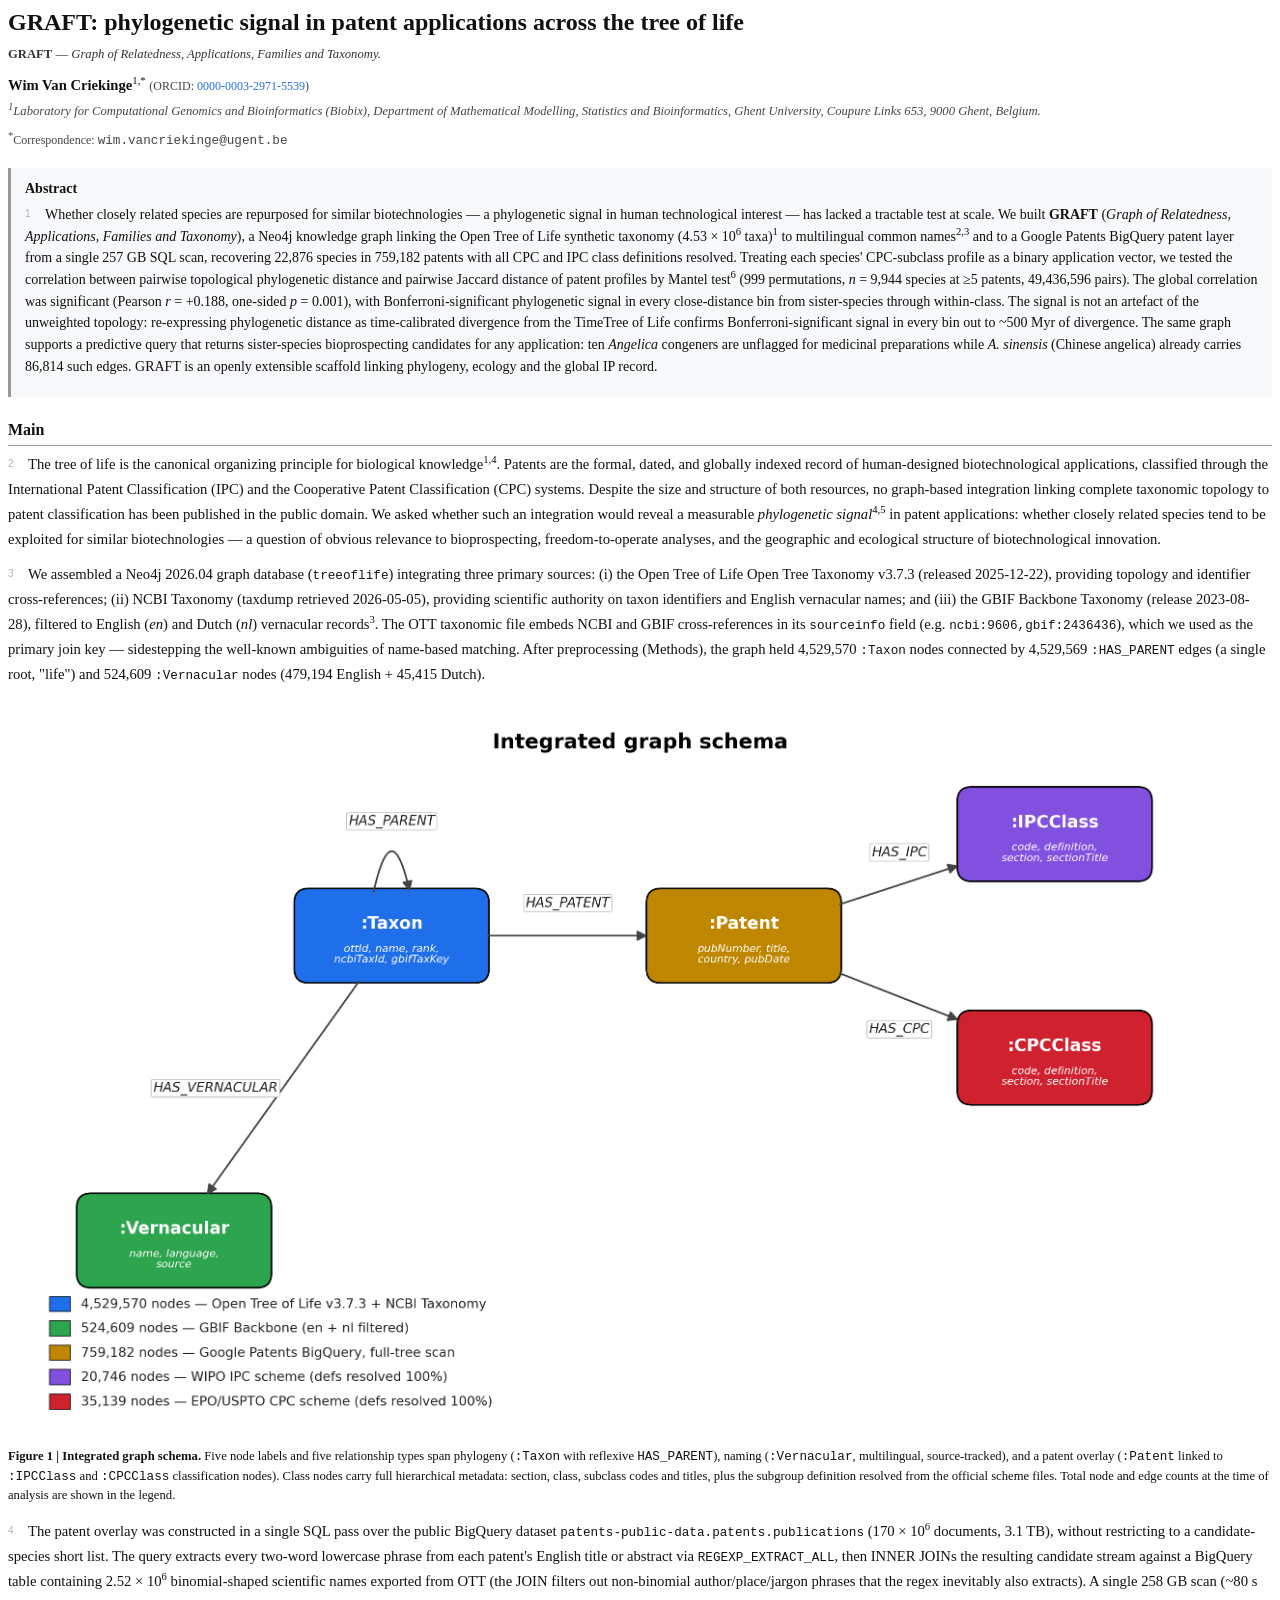
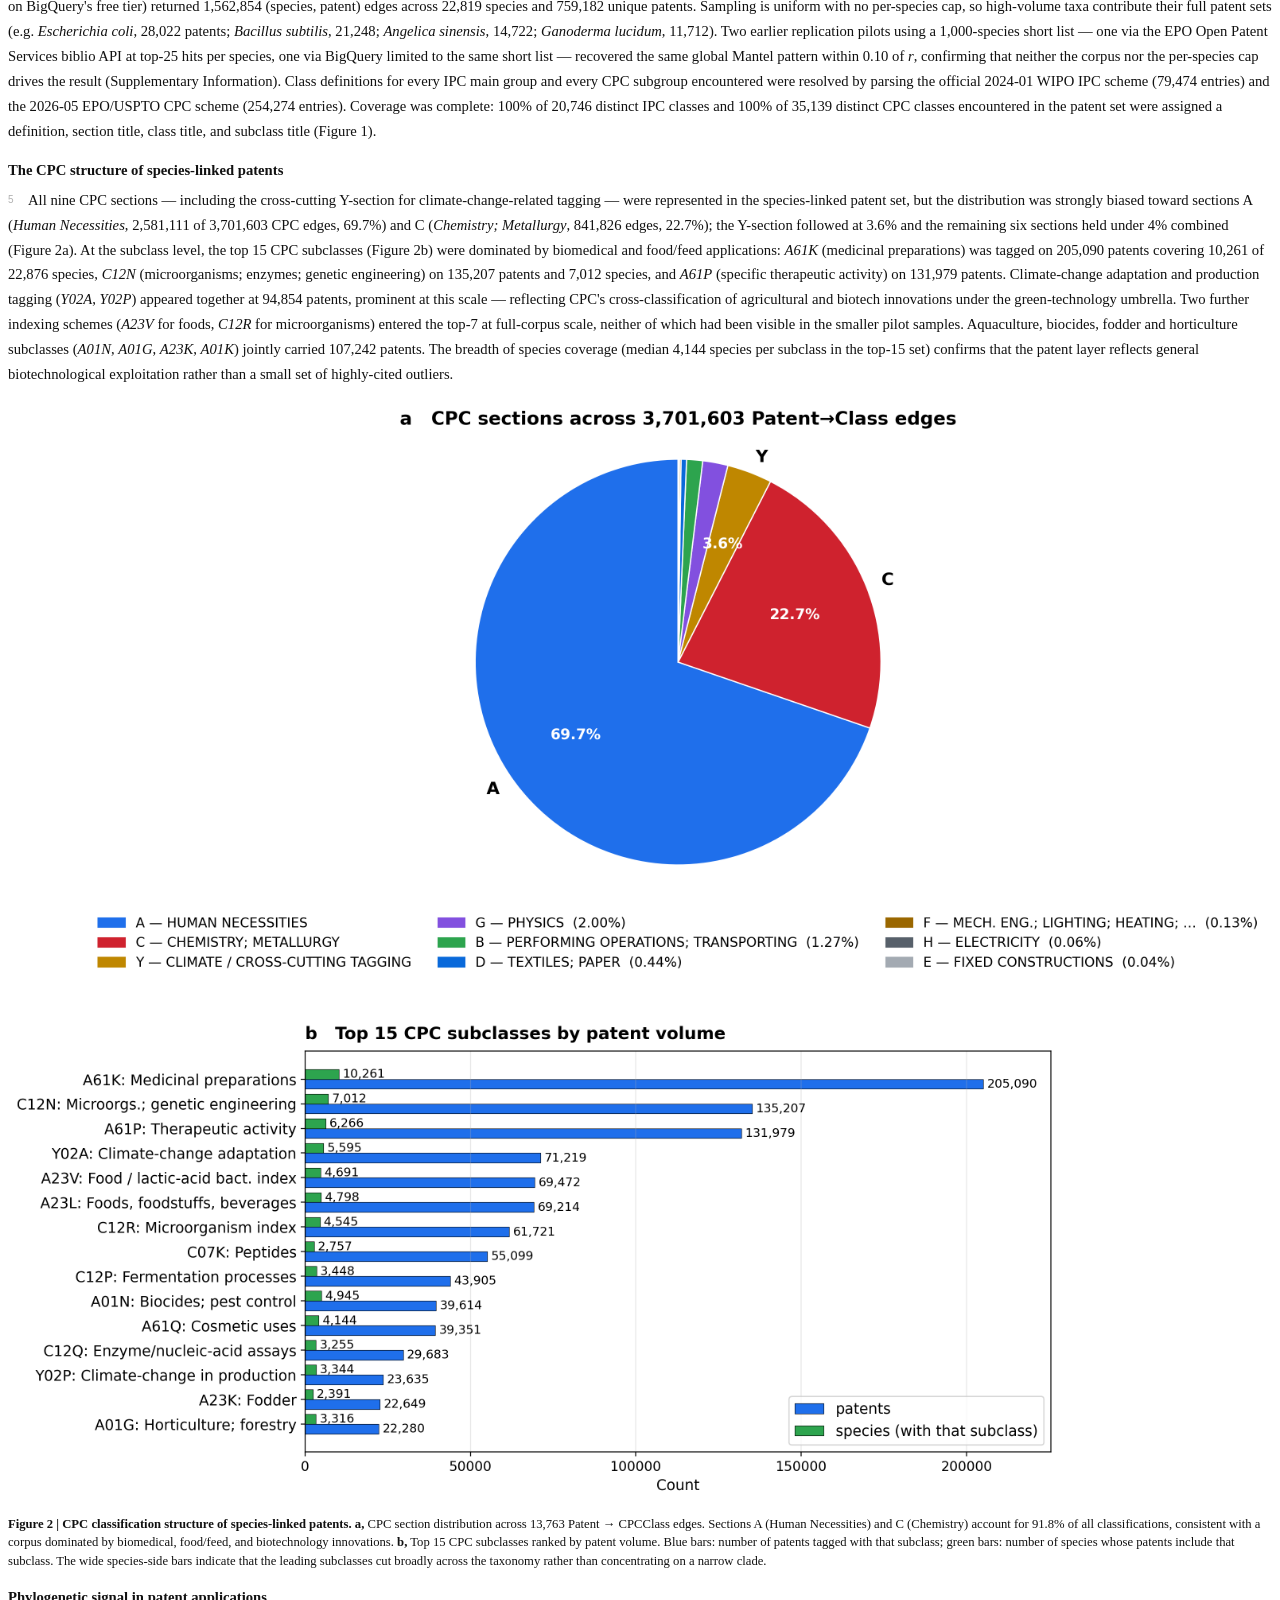
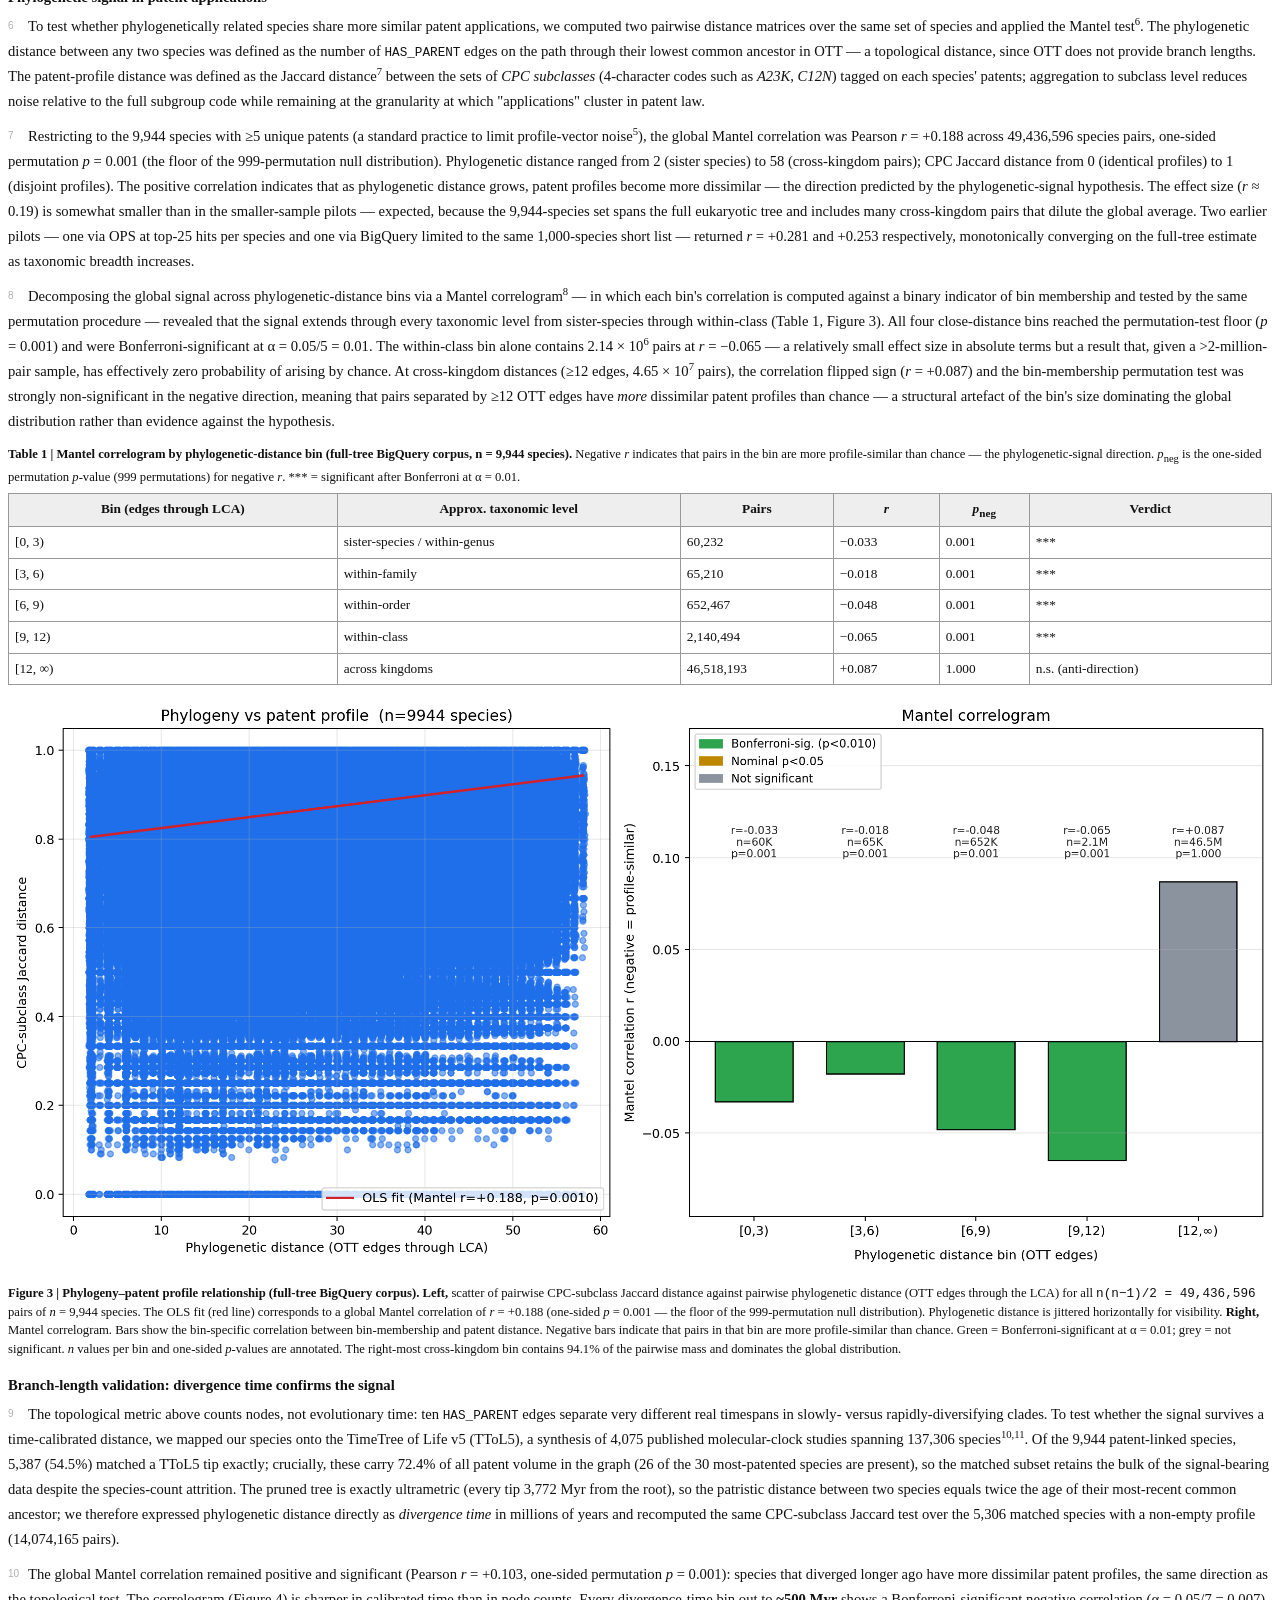
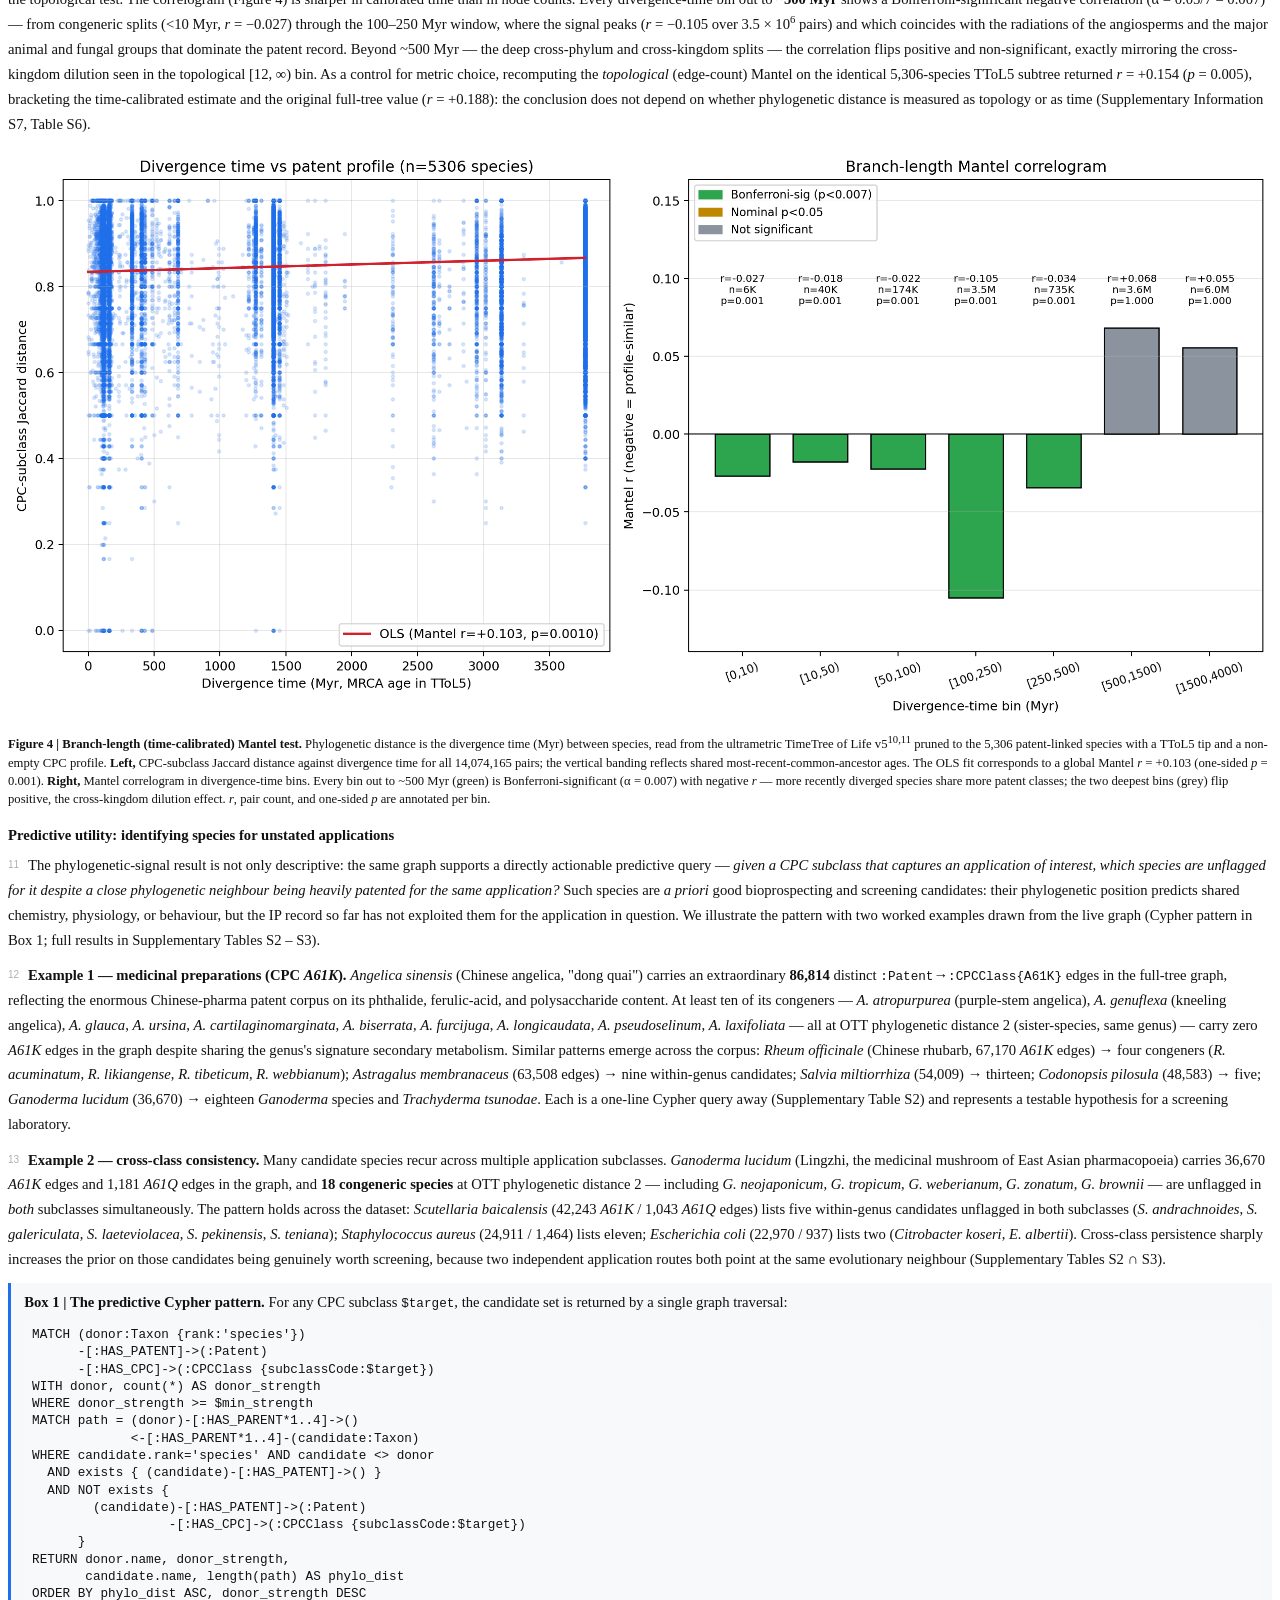
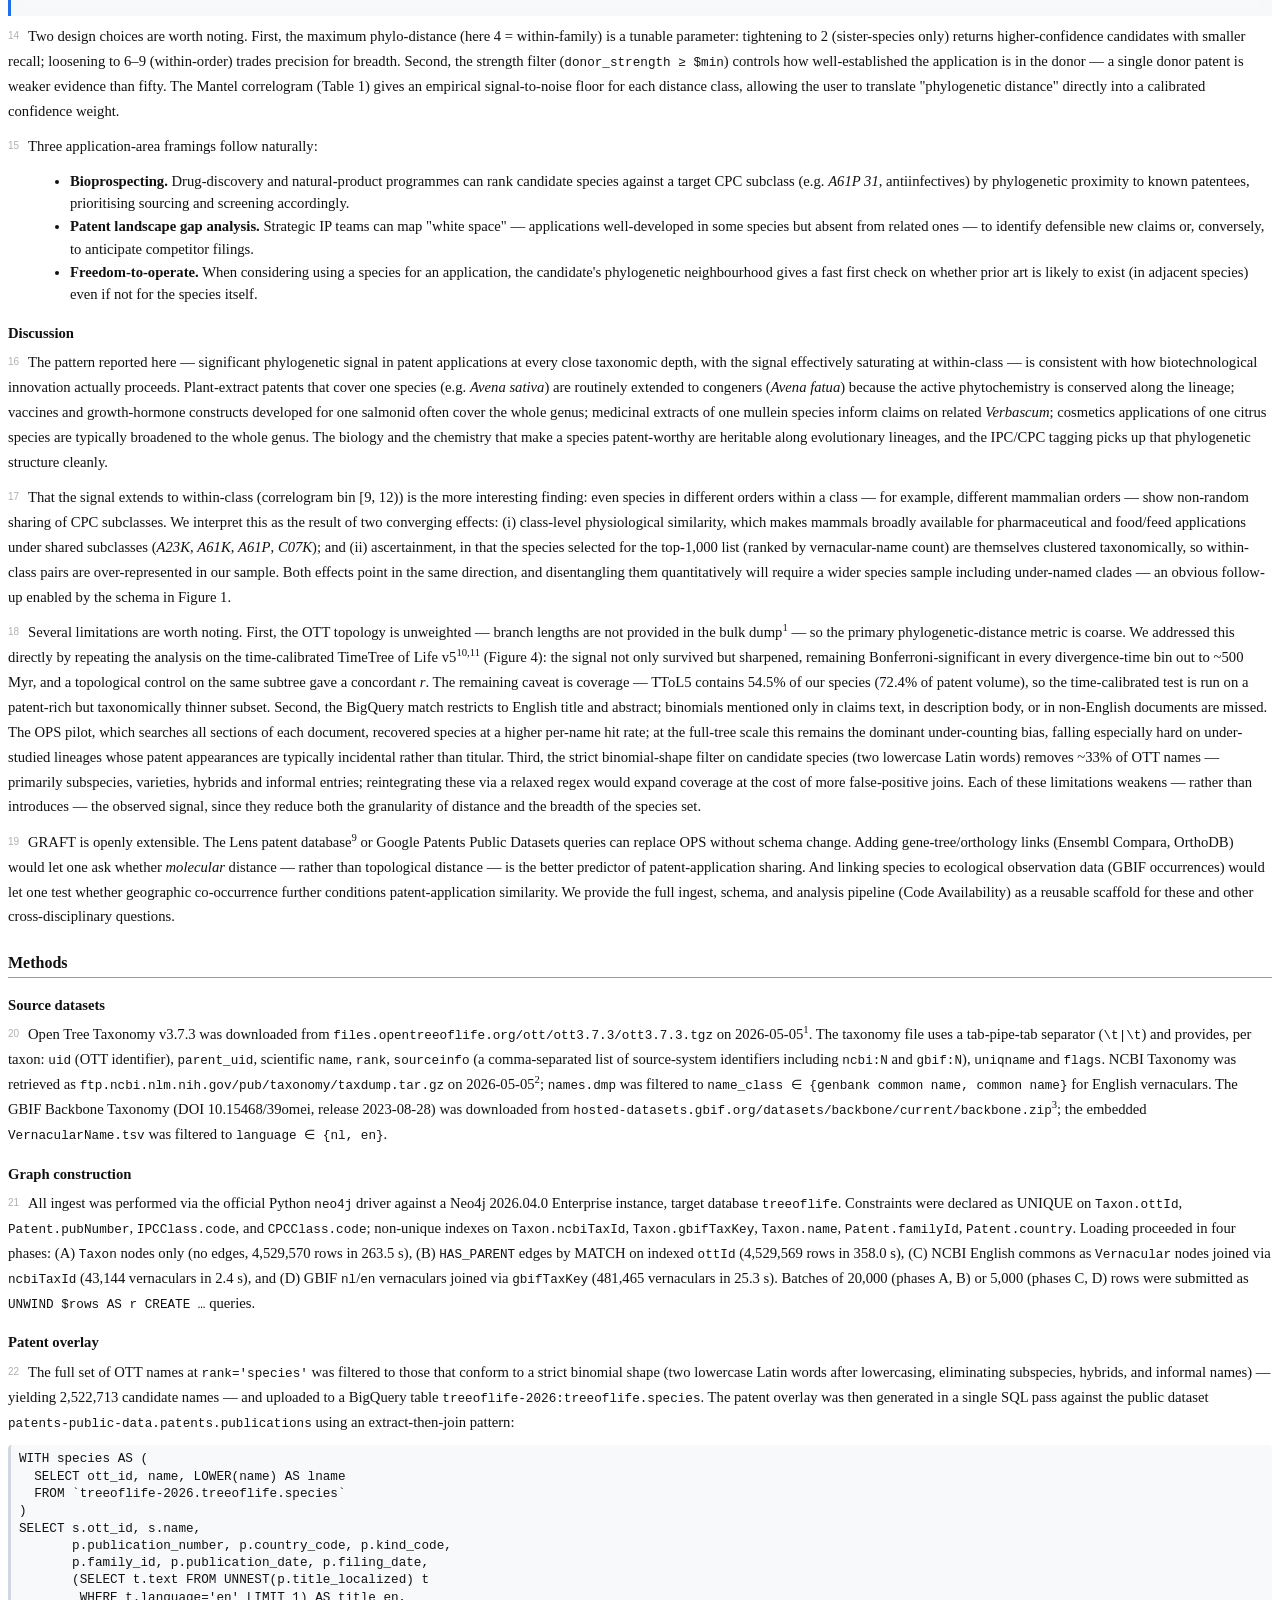
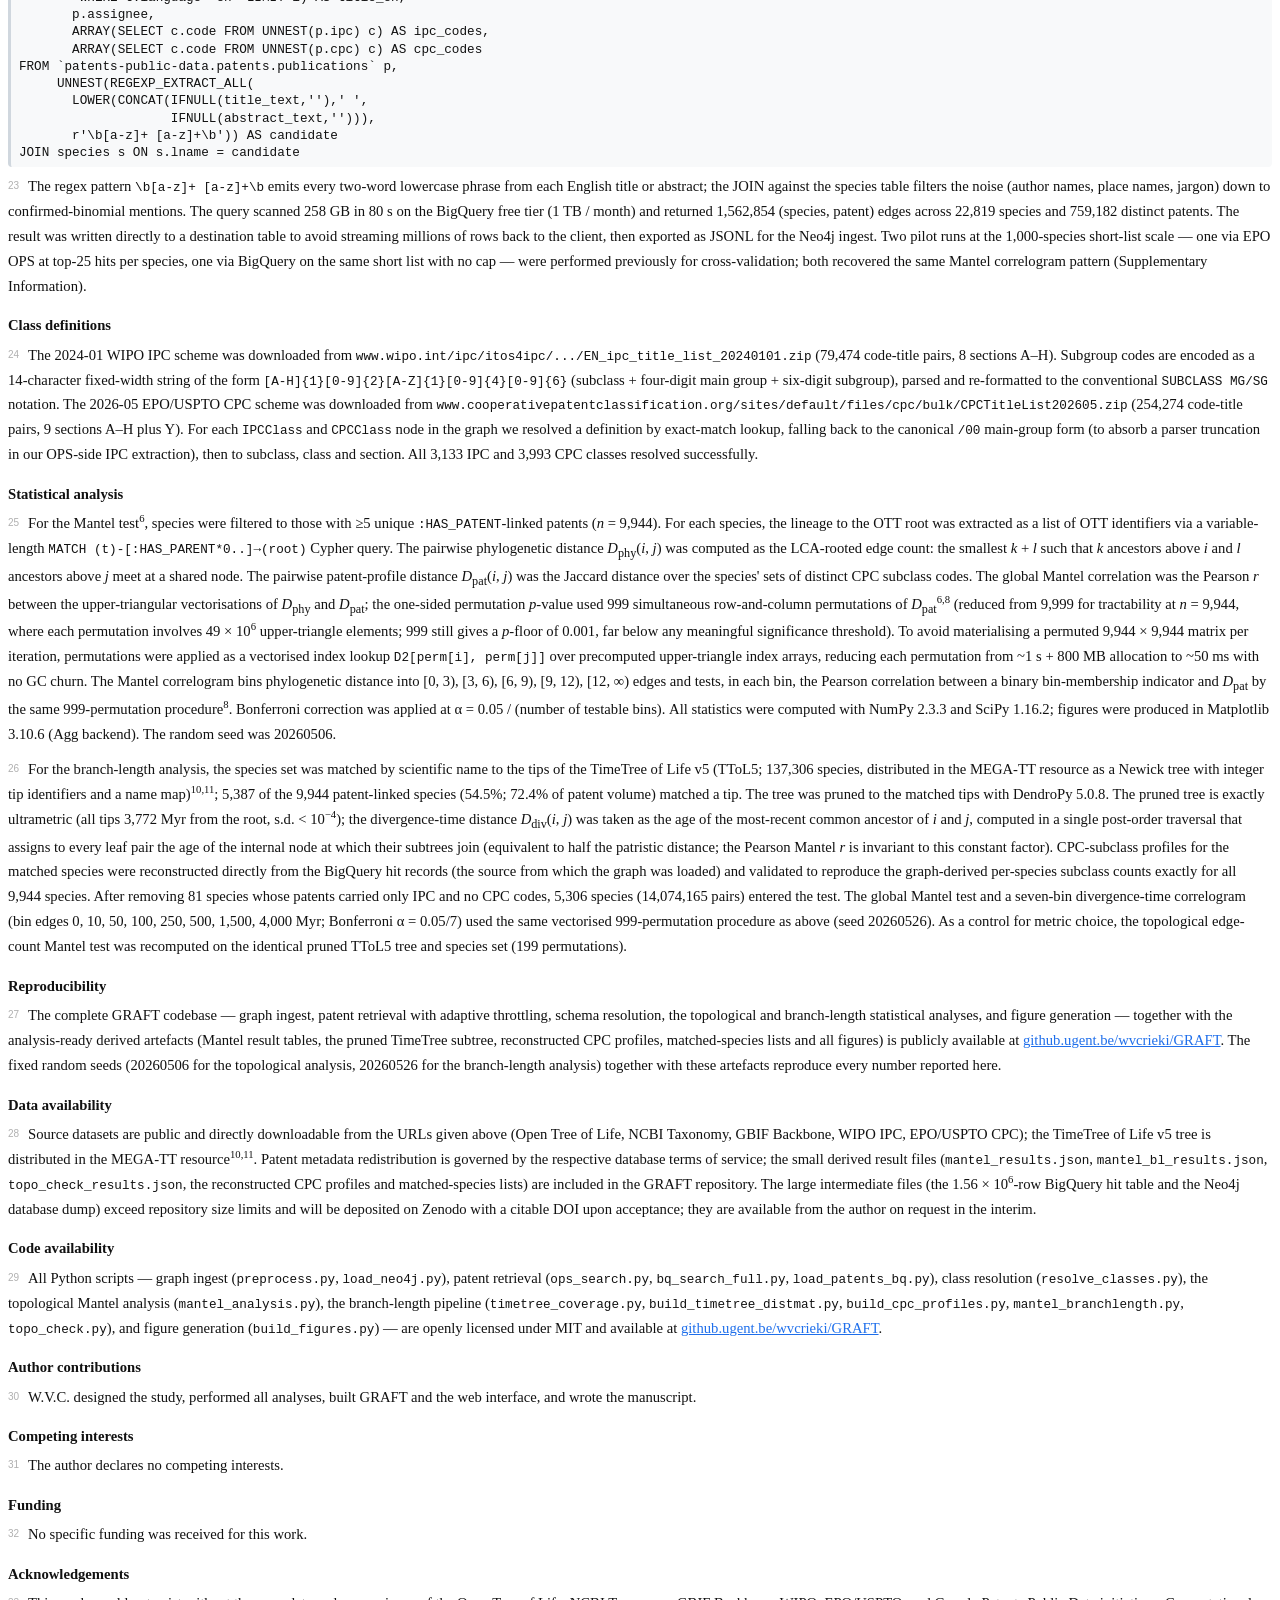
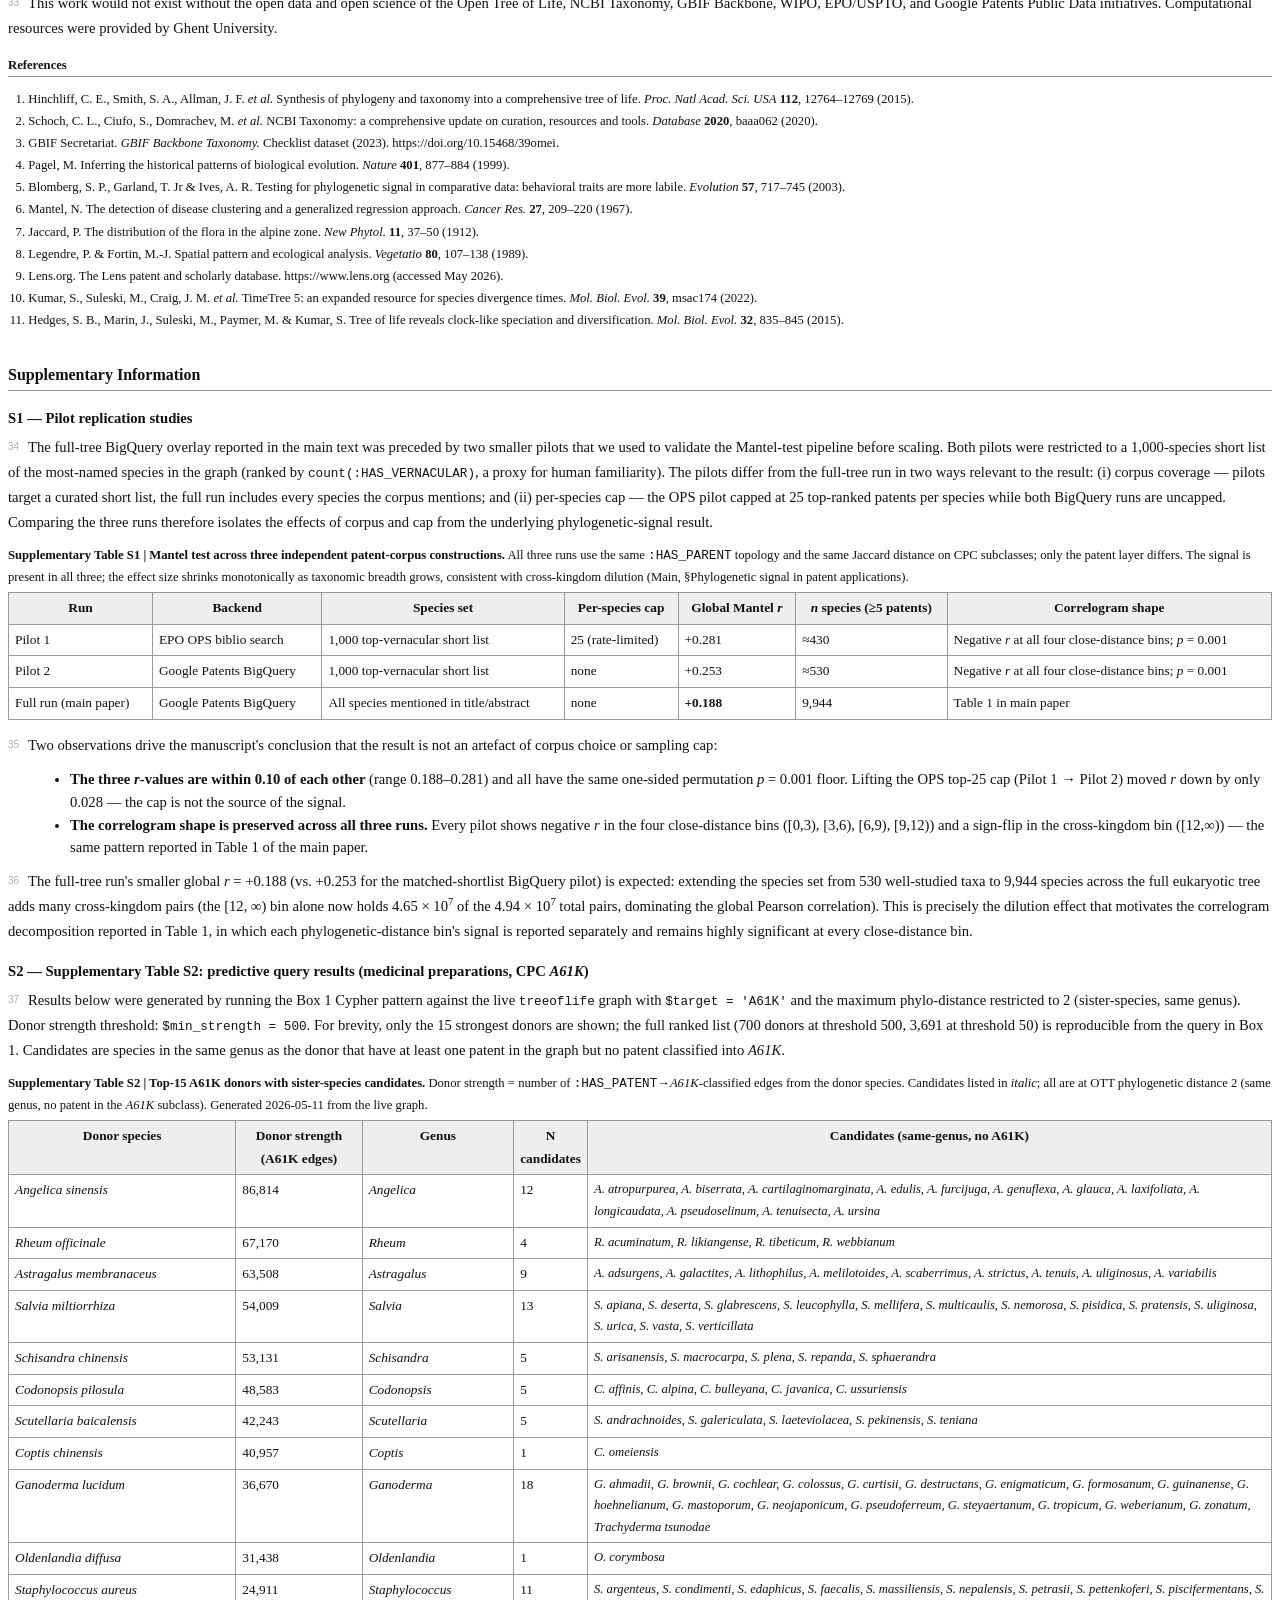
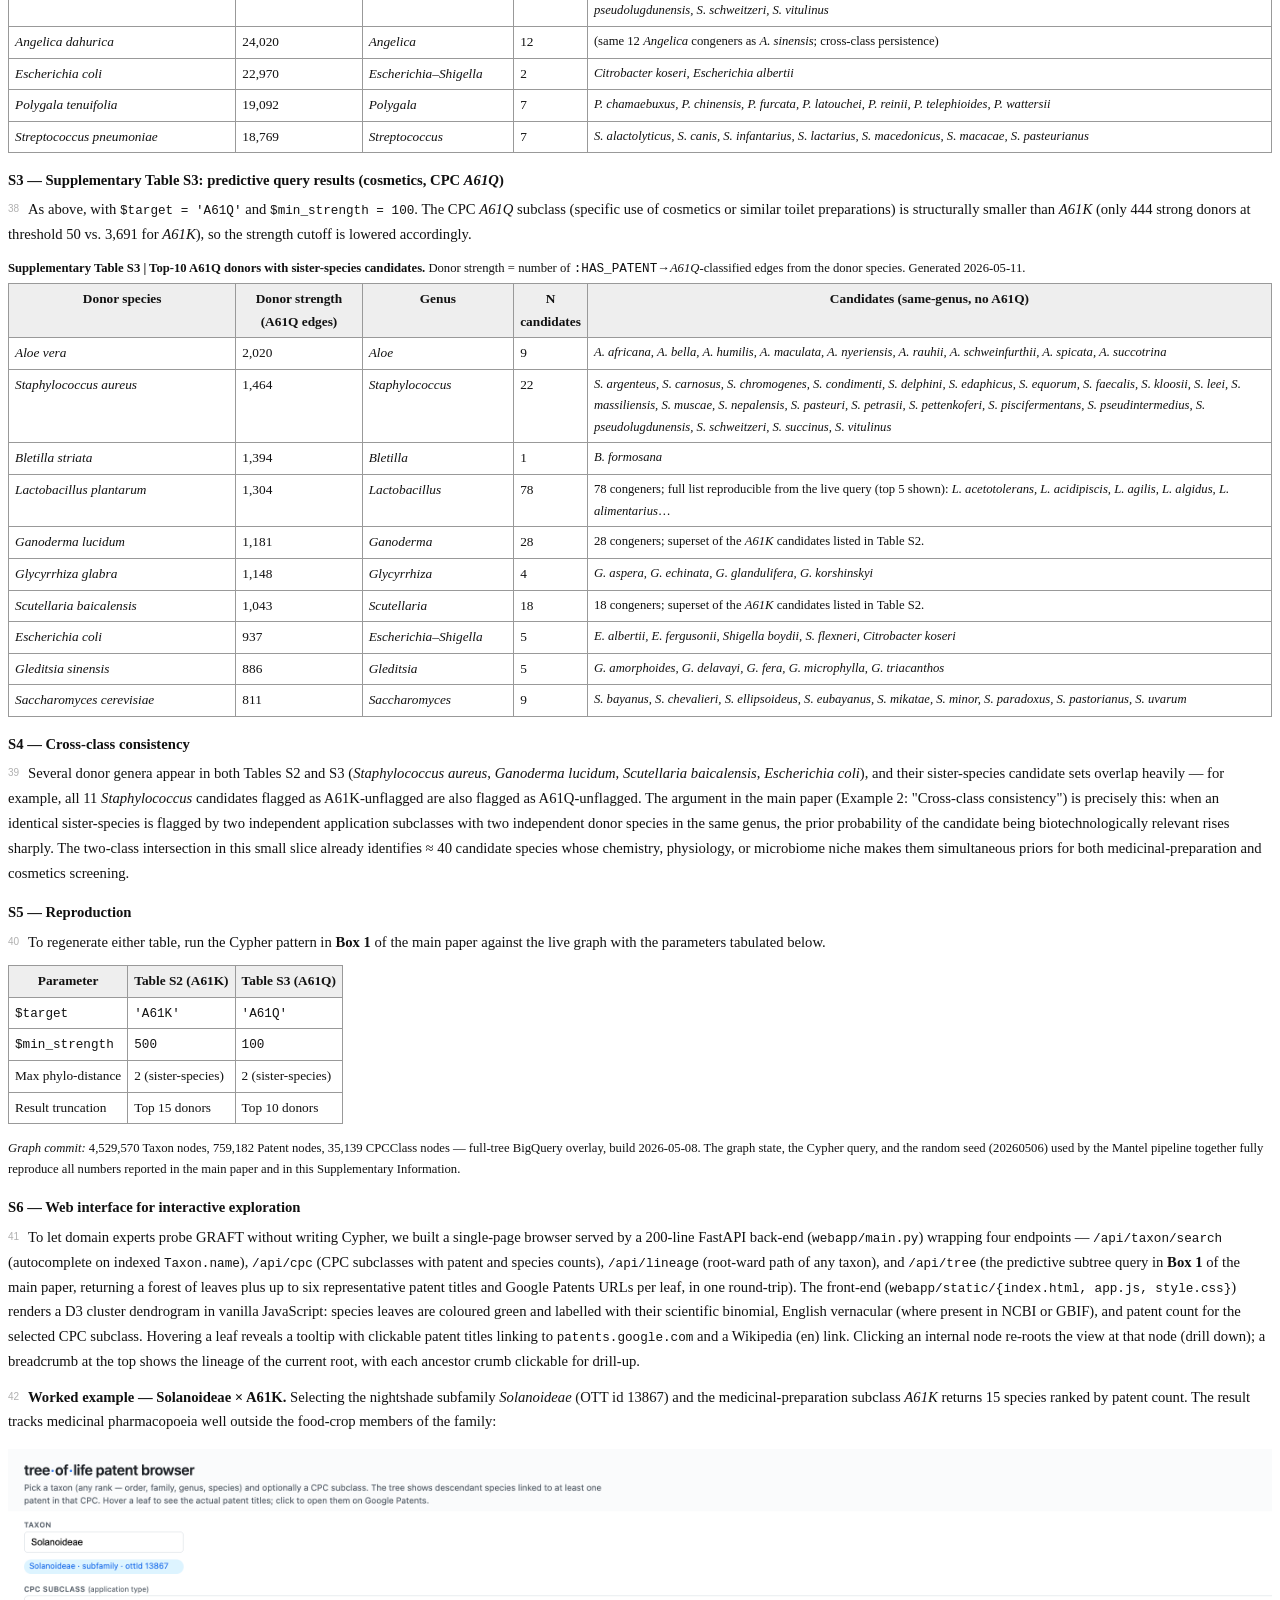
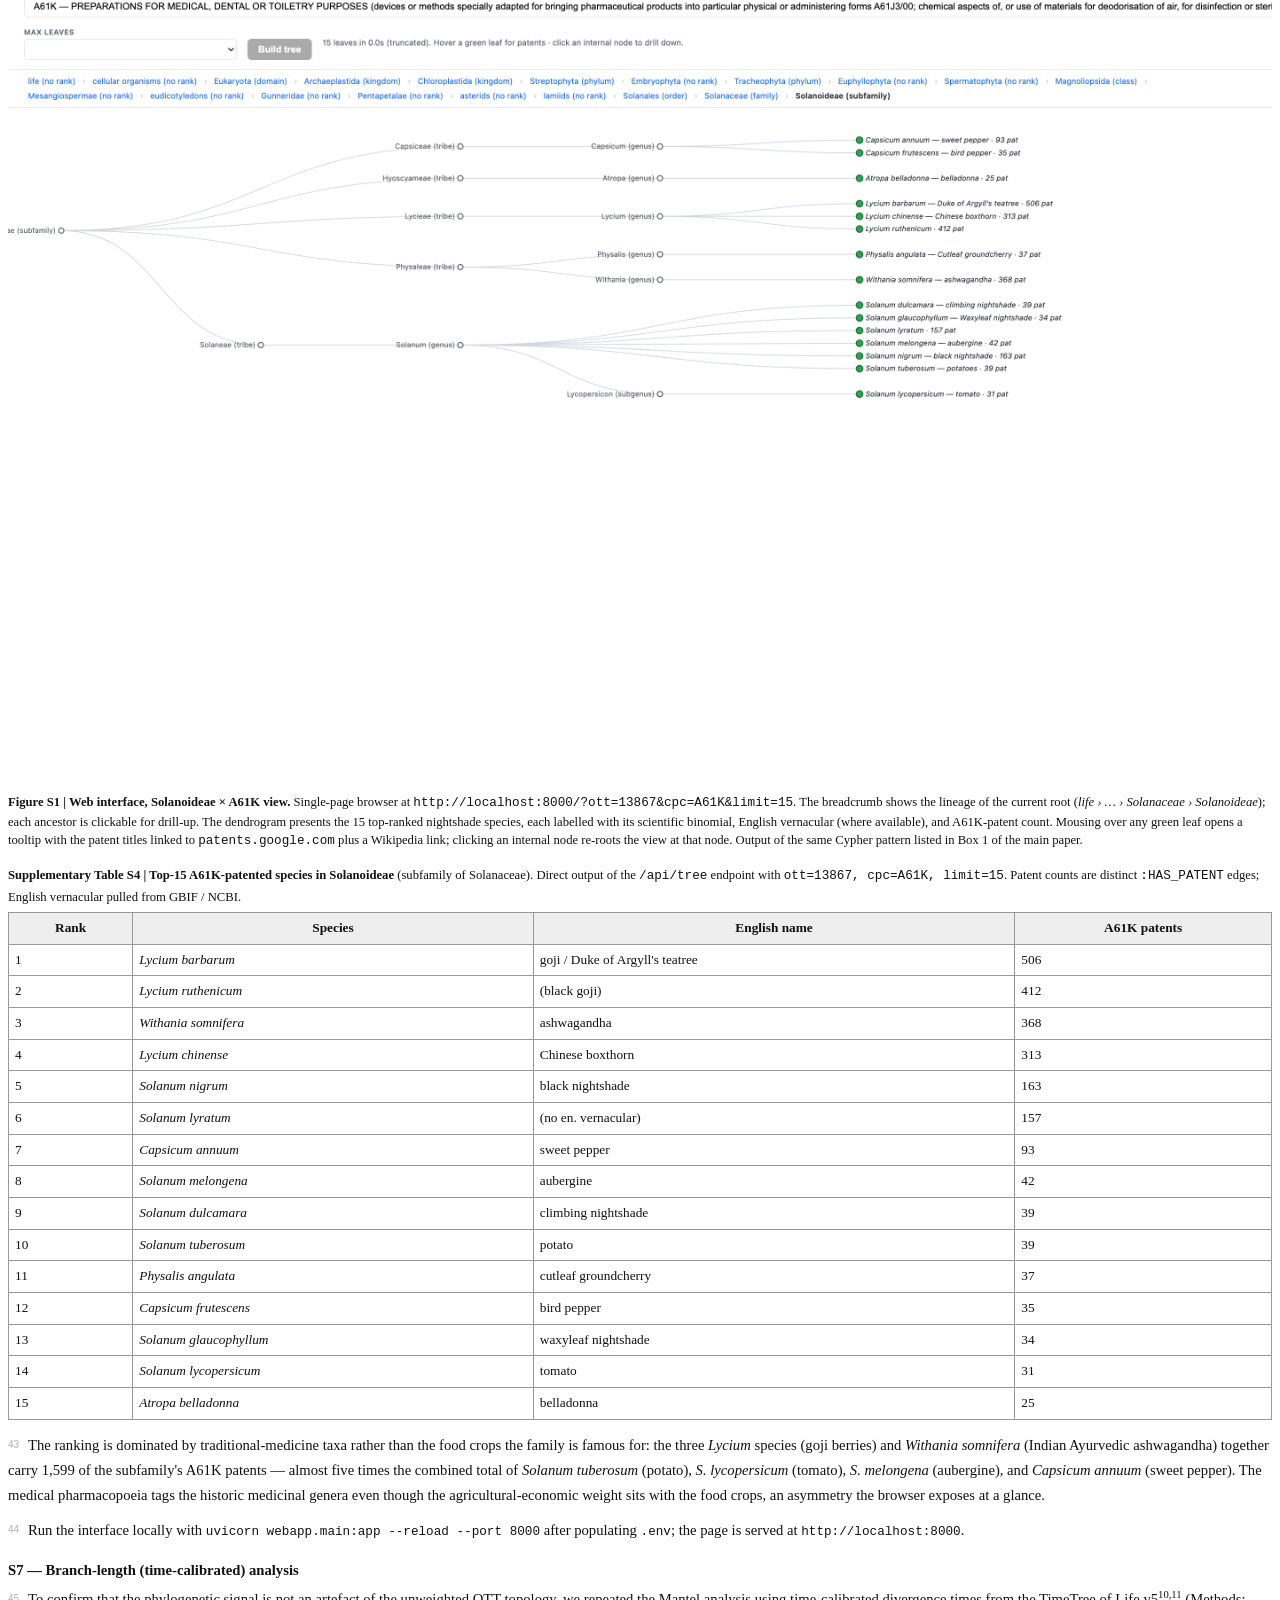
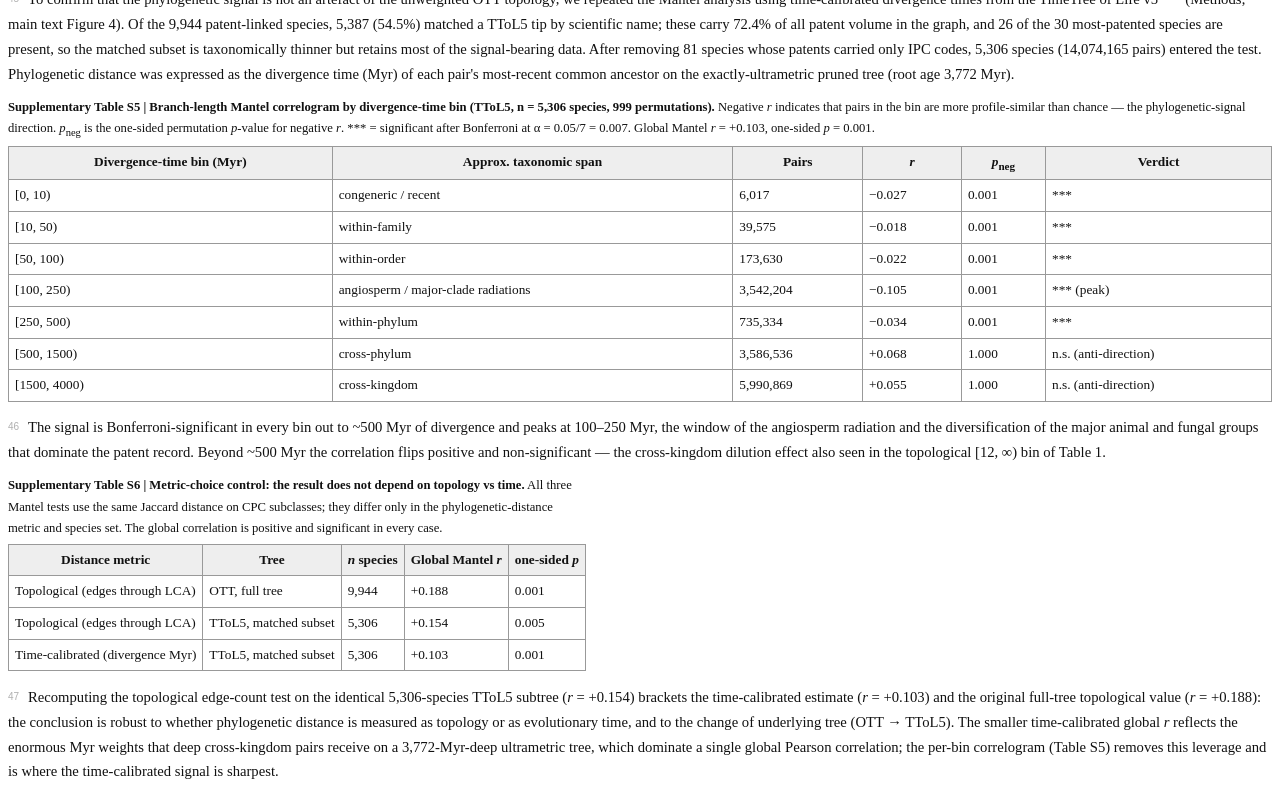
==== commit 45071ee3: "Sync manuscript: harmonize Supplementary Table S2/S3 labels Co-Authored-By: Claude Opus 4.7 (1M cont" ====
--- a/manuscript/paper.html
+++ b/manuscript/paper.html
@@ -277,7 +277,7 @@
 
 <p>The full-tree run's smaller global <i>r</i> = +0.188 (vs. +0.253 for the matched-shortlist BigQuery pilot) is expected: extending the species set from 530 well-studied taxa to 9,944 species across the full eukaryotic tree adds many cross-kingdom pairs (the [12, &infin;) bin alone now holds 4.65 &times; 10<sup>7</sup> of the 4.94 &times; 10<sup>7</sup> total pairs, dominating the global Pearson correlation). This is precisely the dilution effect that motivates the correlogram decomposition reported in Table 1, in which each phylogenetic-distance bin's signal is reported separately and remains highly significant at every close-distance bin.</p>
 
-<h3>S2 &mdash; Supplementary Table 2: predictive query results (medicinal preparations, CPC <i>A61K</i>)</h3>
+<h3>S2 &mdash; Supplementary Table S2: predictive query results (medicinal preparations, CPC <i>A61K</i>)</h3>
 <p>Results below were generated by running the Box 1 Cypher pattern against the live <code>treeoflife</code> graph with <code>$target = 'A61K'</code> and the maximum phylo-distance restricted to 2 (sister-species, same genus). Donor strength threshold: <code>$min_strength = 500</code>. For brevity, only the 15 strongest donors are shown; the full ranked list (700 donors at threshold 500, 3,691 at threshold 50) is reproducible from the query in Box 1. Candidates are species in the same genus as the donor that have at least one patent in the graph but no patent classified into <i>A61K</i>.</p>
 
 <table>
@@ -304,7 +304,7 @@
 </tbody>
 </table>
 
-<h3>S3 &mdash; Supplementary Table 3: predictive query results (cosmetics, CPC <i>A61Q</i>)</h3>
+<h3>S3 &mdash; Supplementary Table S3: predictive query results (cosmetics, CPC <i>A61Q</i>)</h3>
 <p>As above, with <code>$target = 'A61Q'</code> and <code>$min_strength = 100</code>. The CPC <i>A61Q</i> subclass (specific use of cosmetics or similar toilet preparations) is structurally smaller than <i>A61K</i> (only 444 strong donors at threshold 50 vs. 3,691 for <i>A61K</i>), so the strength cutoff is lowered accordingly.</p>
 
 <table>
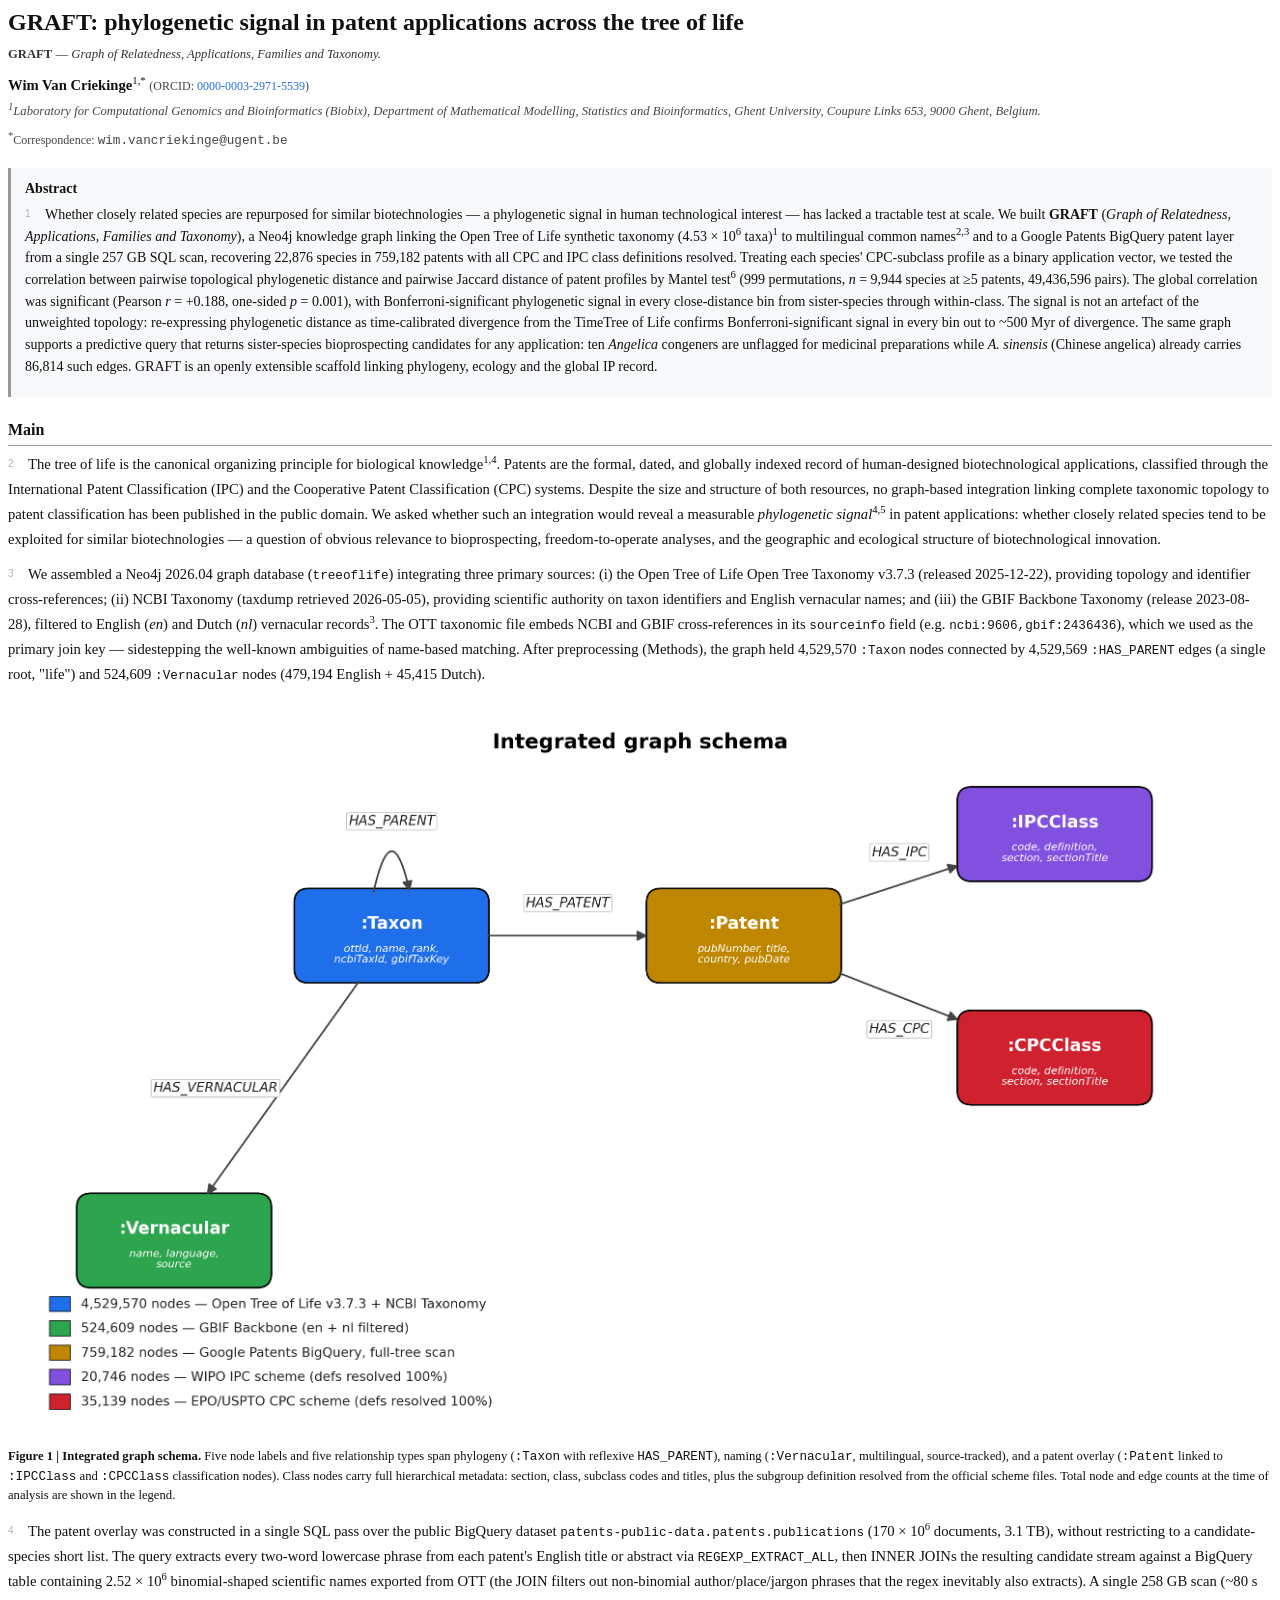
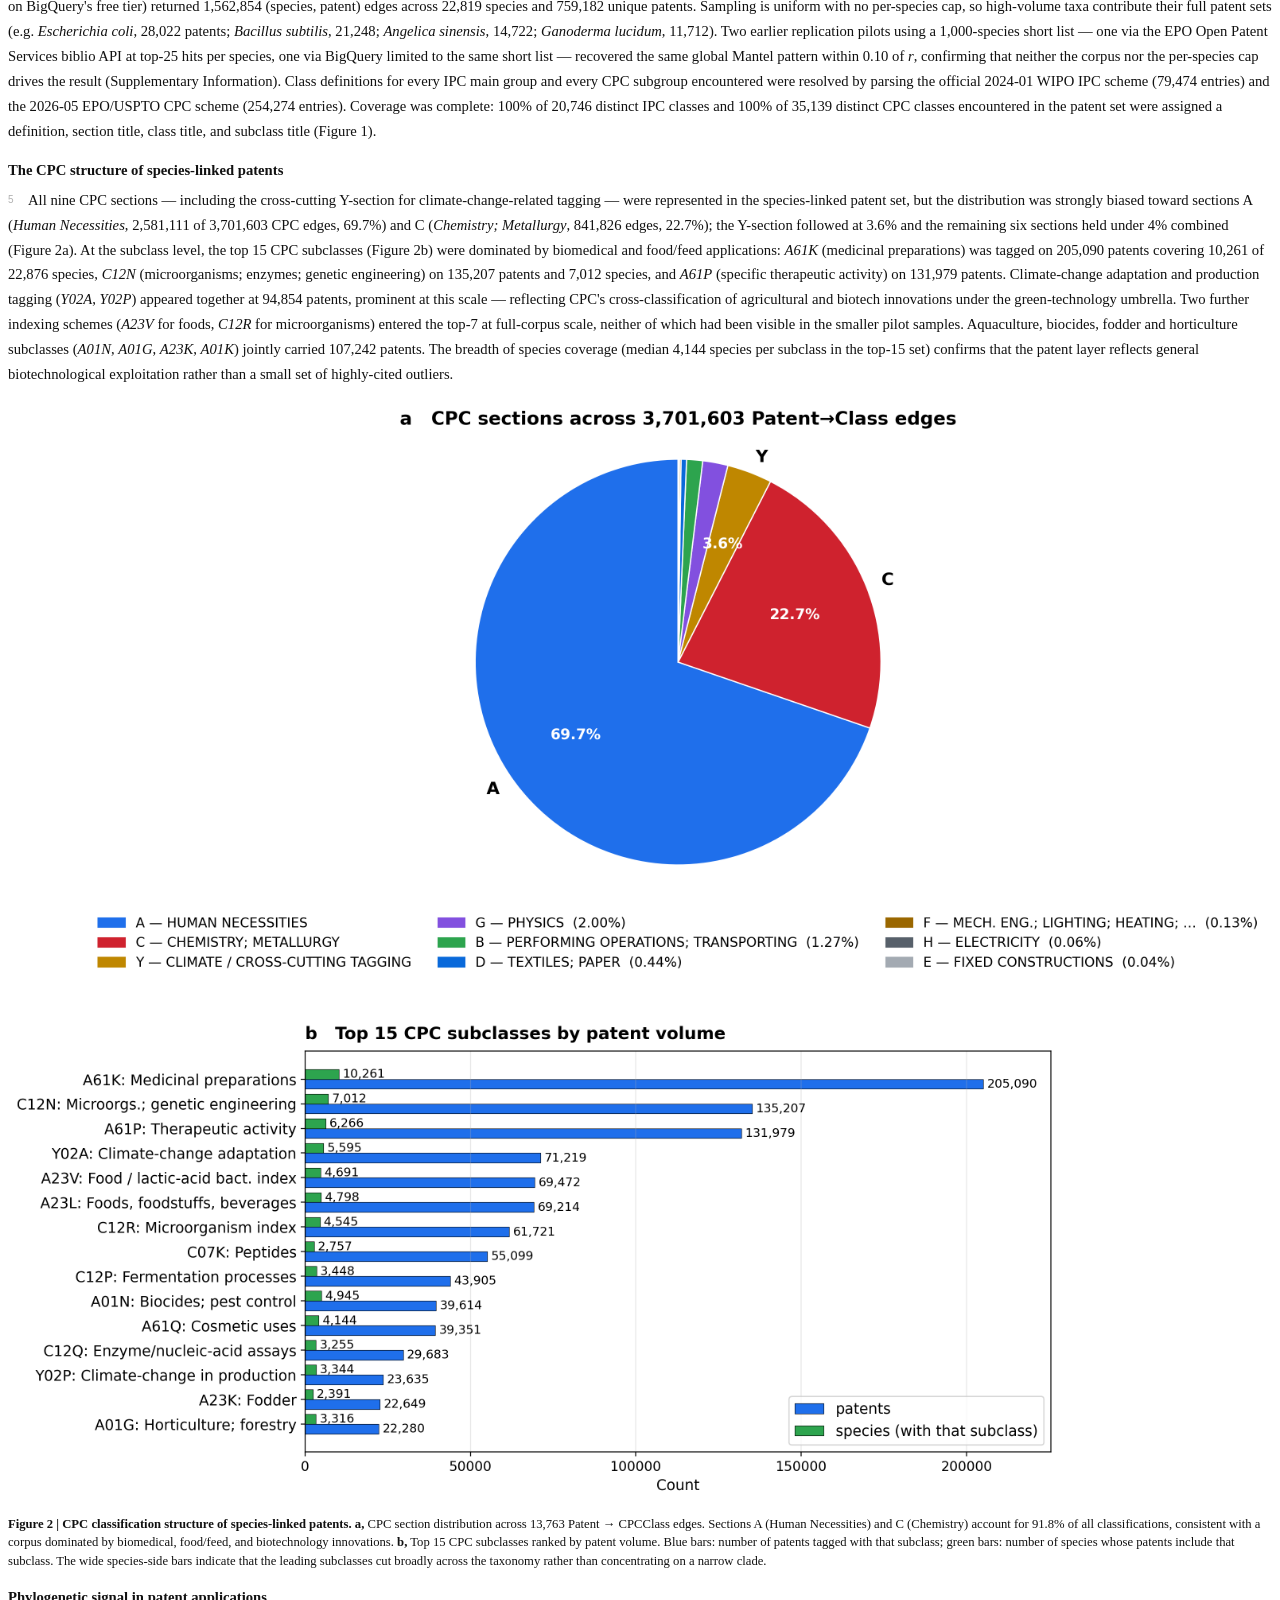
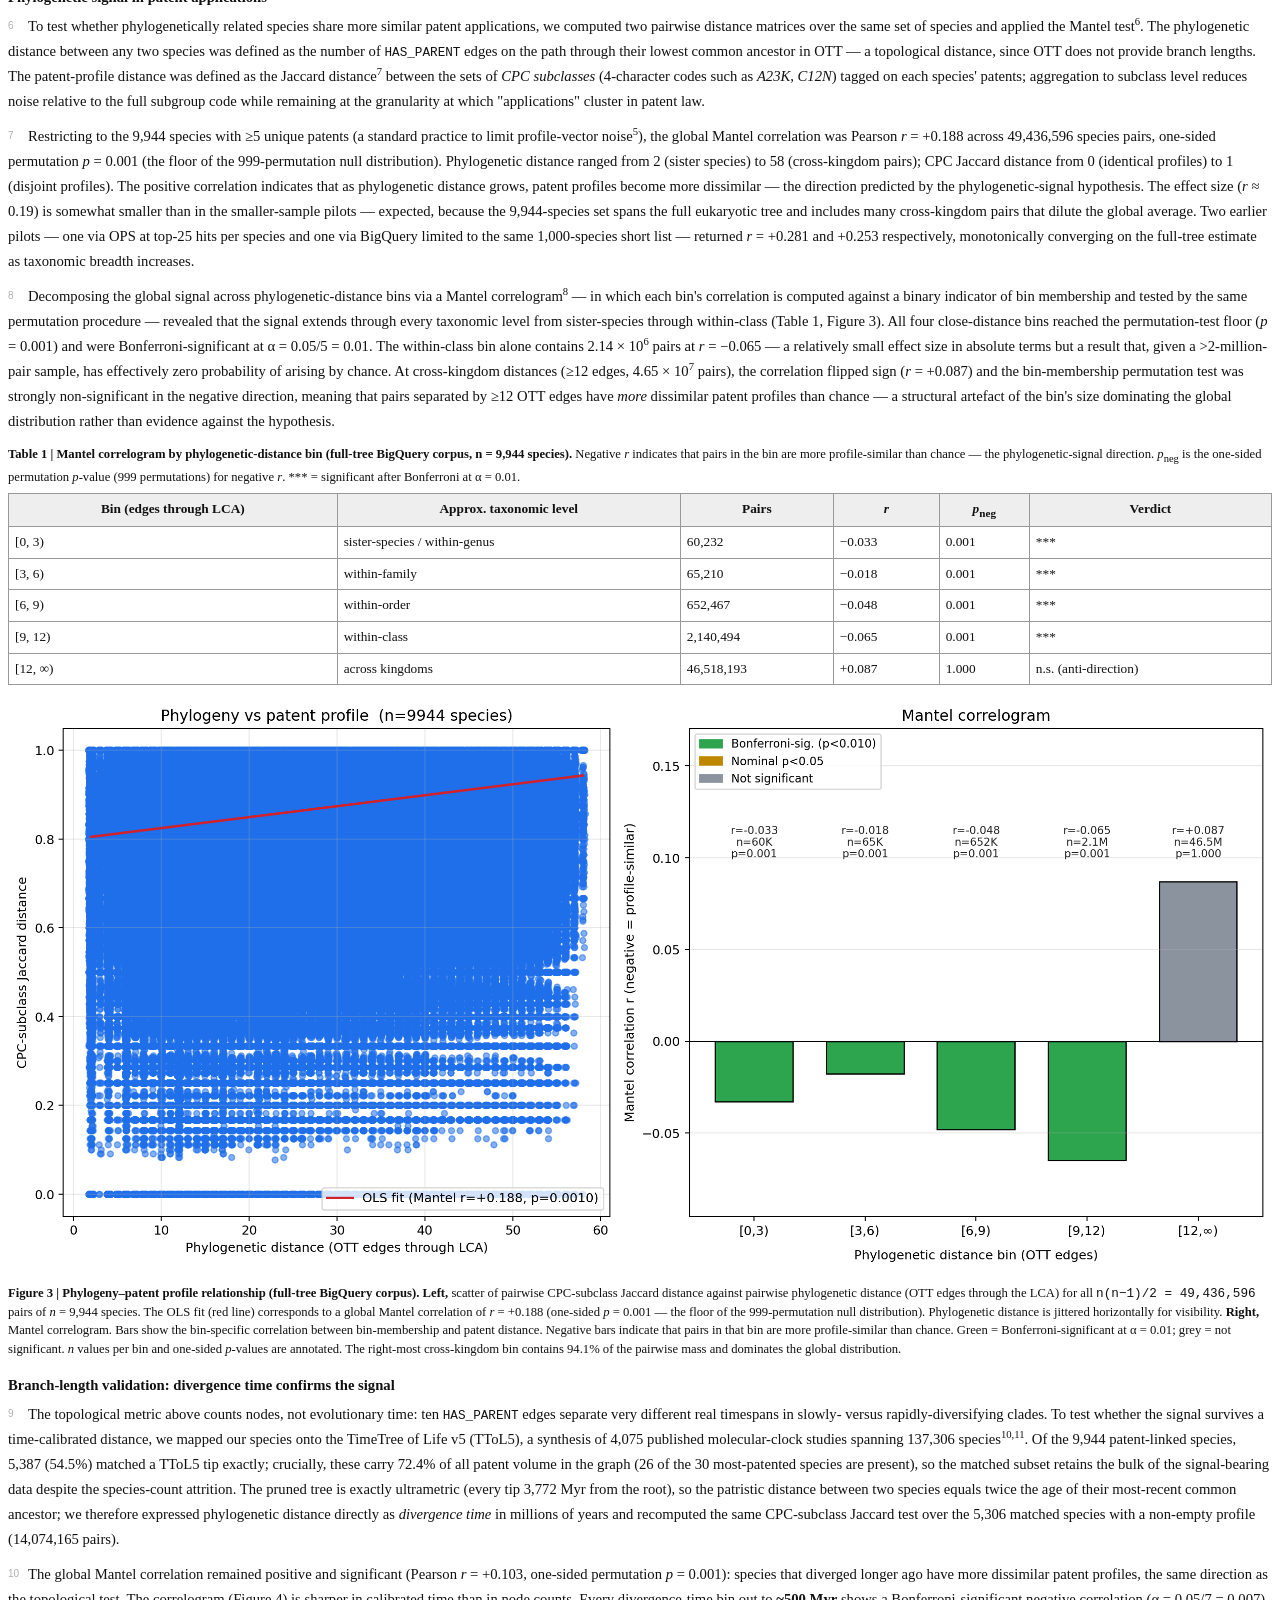
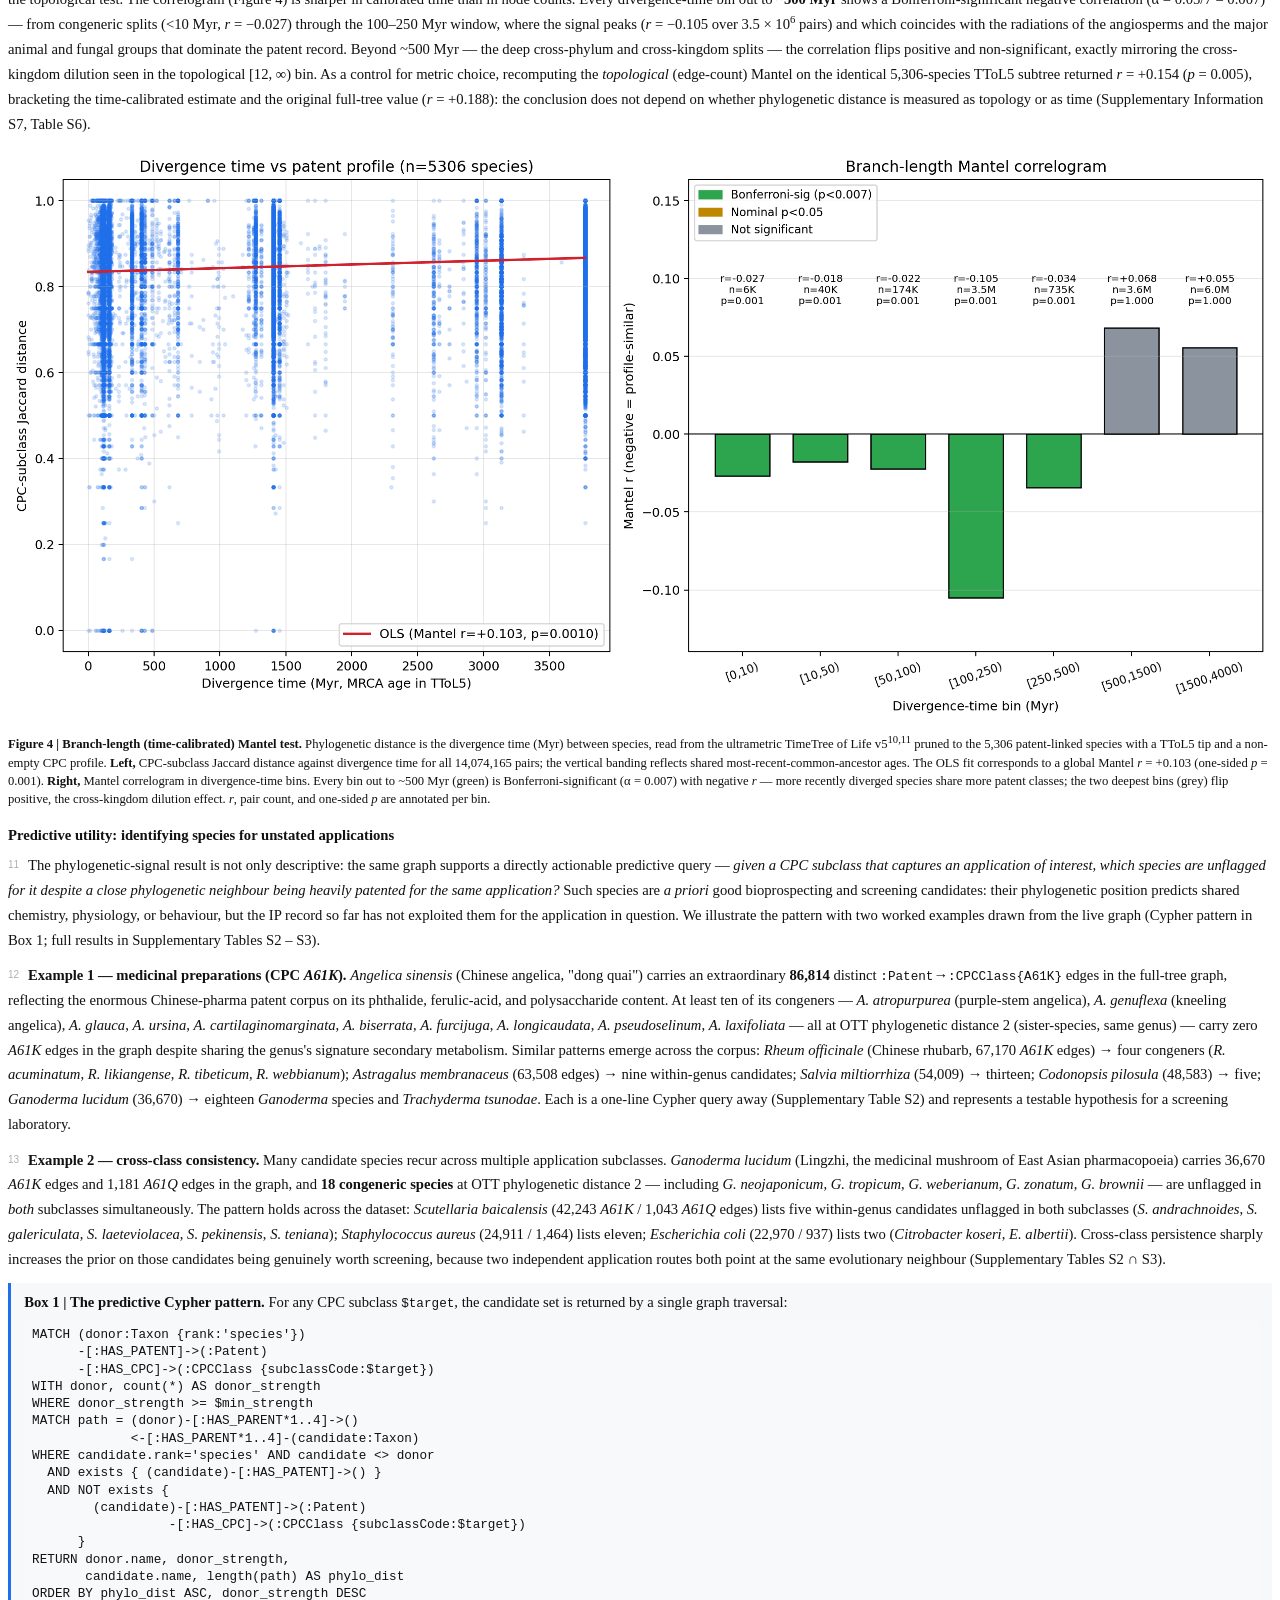
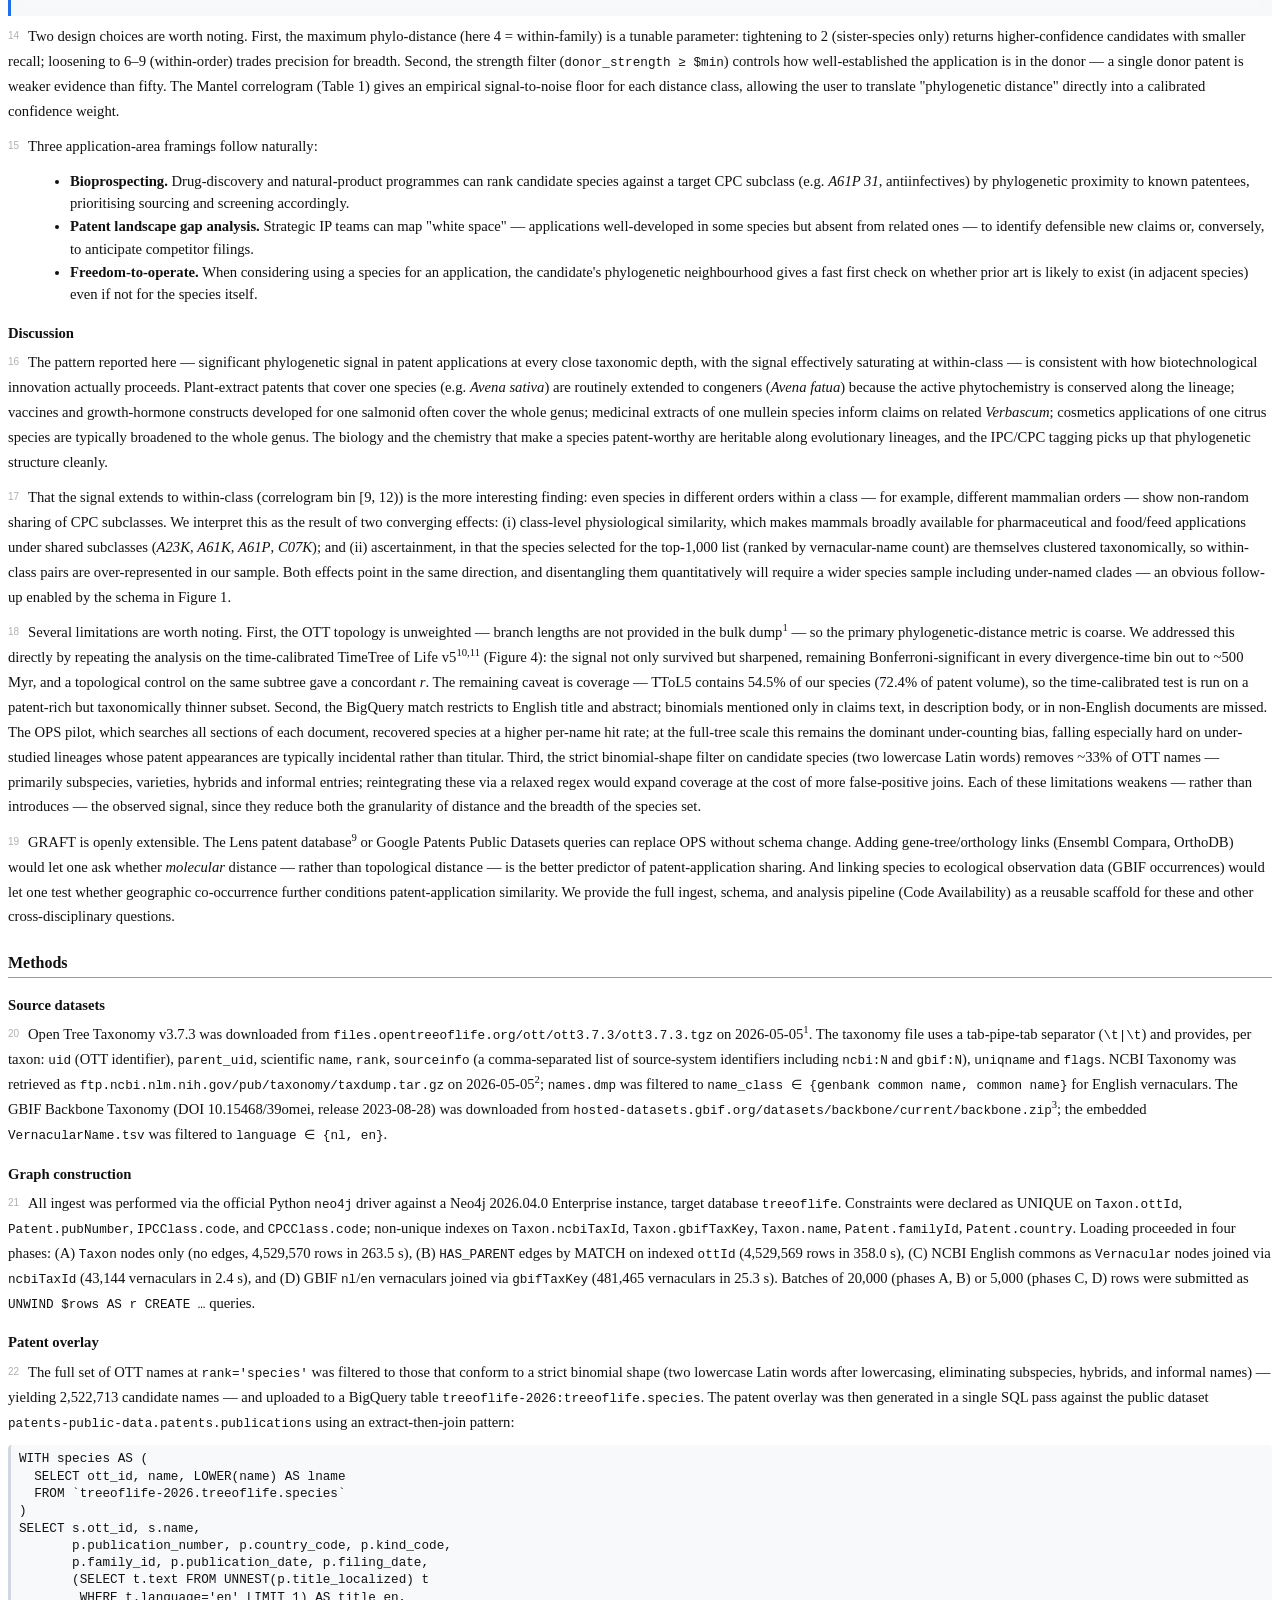
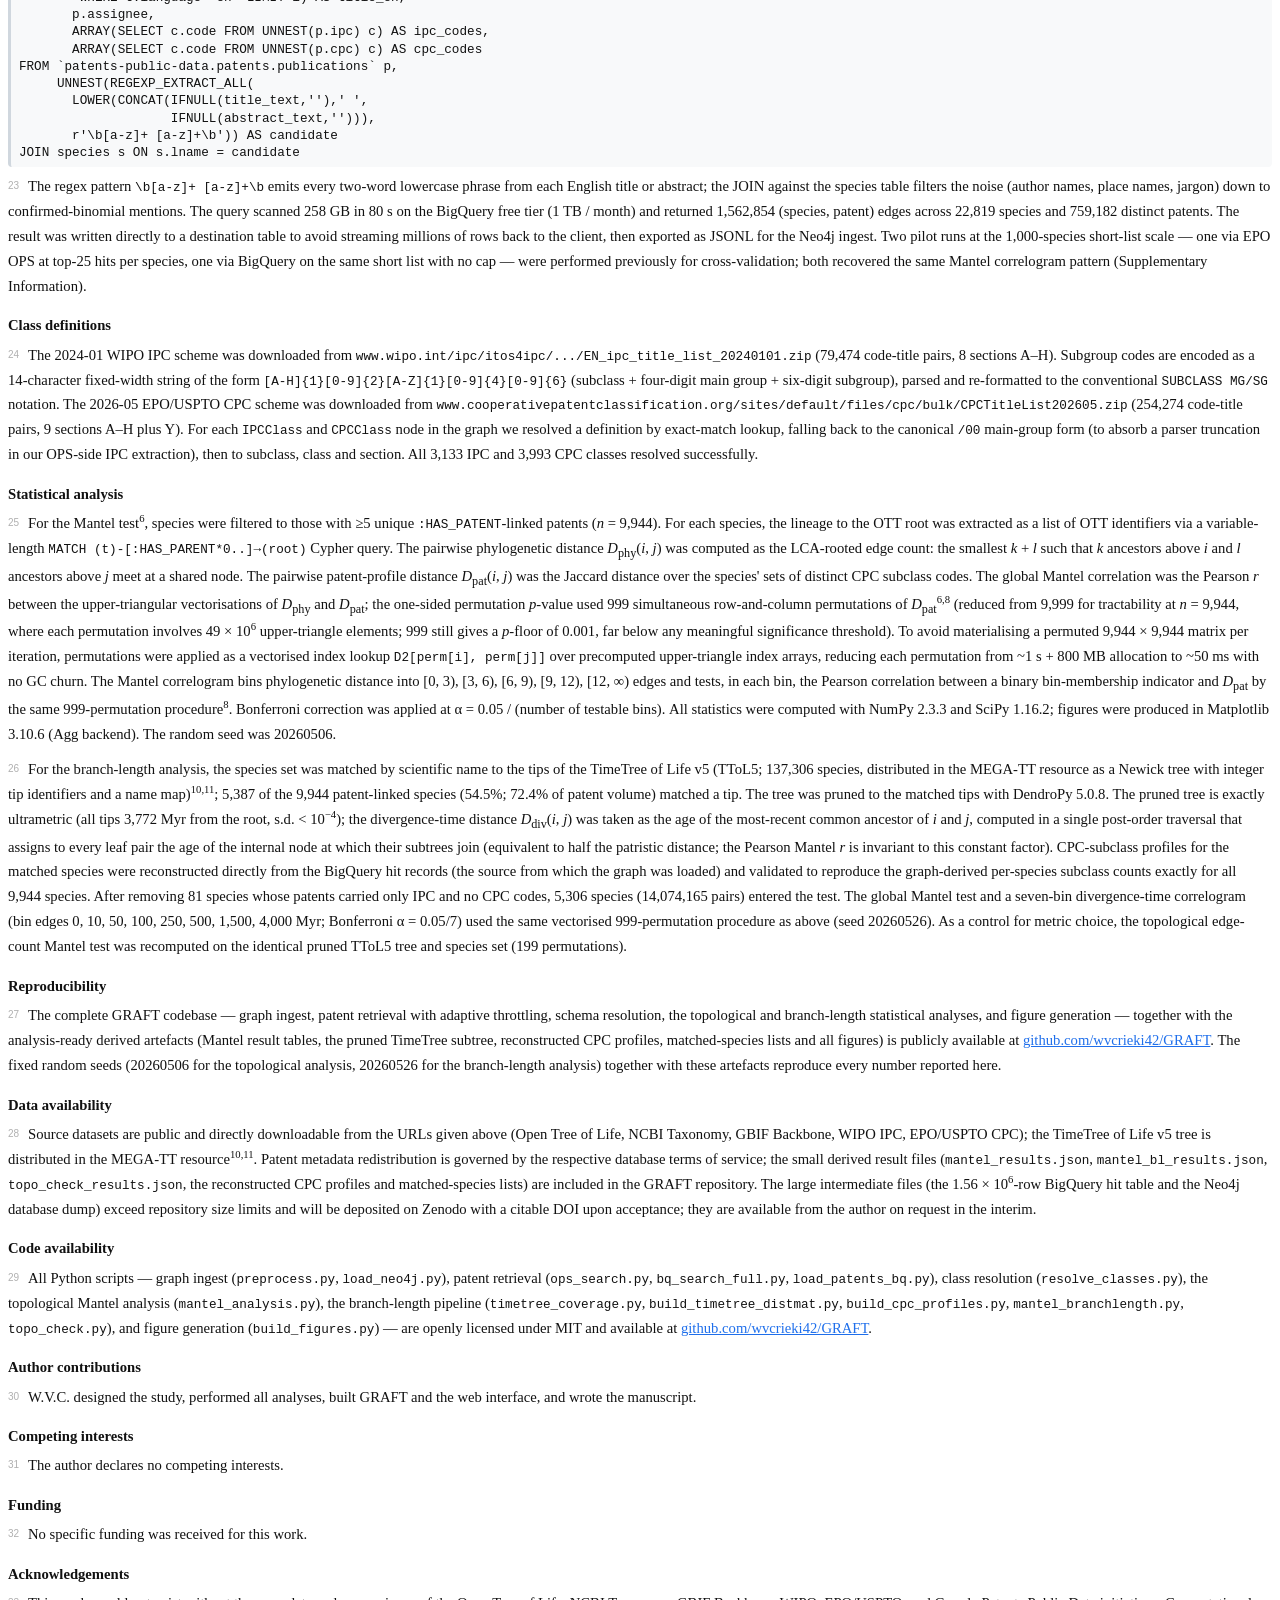
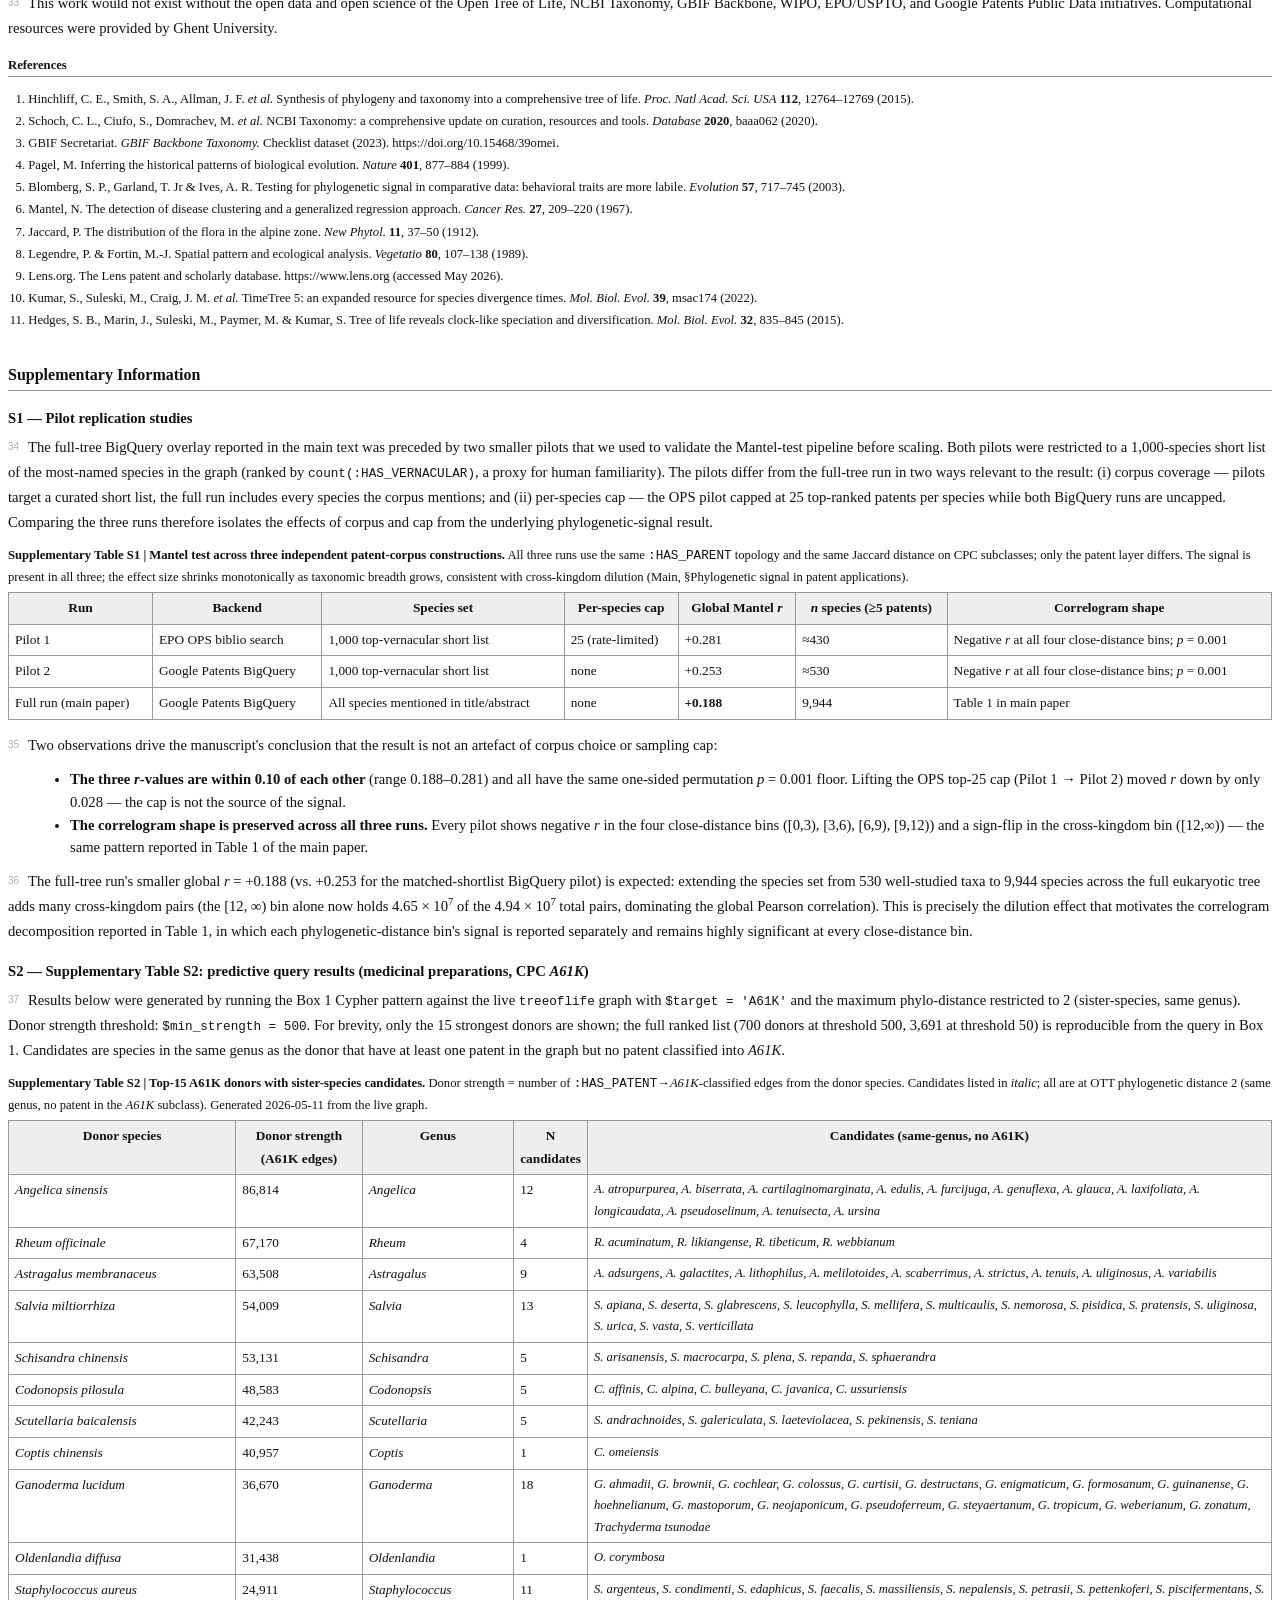
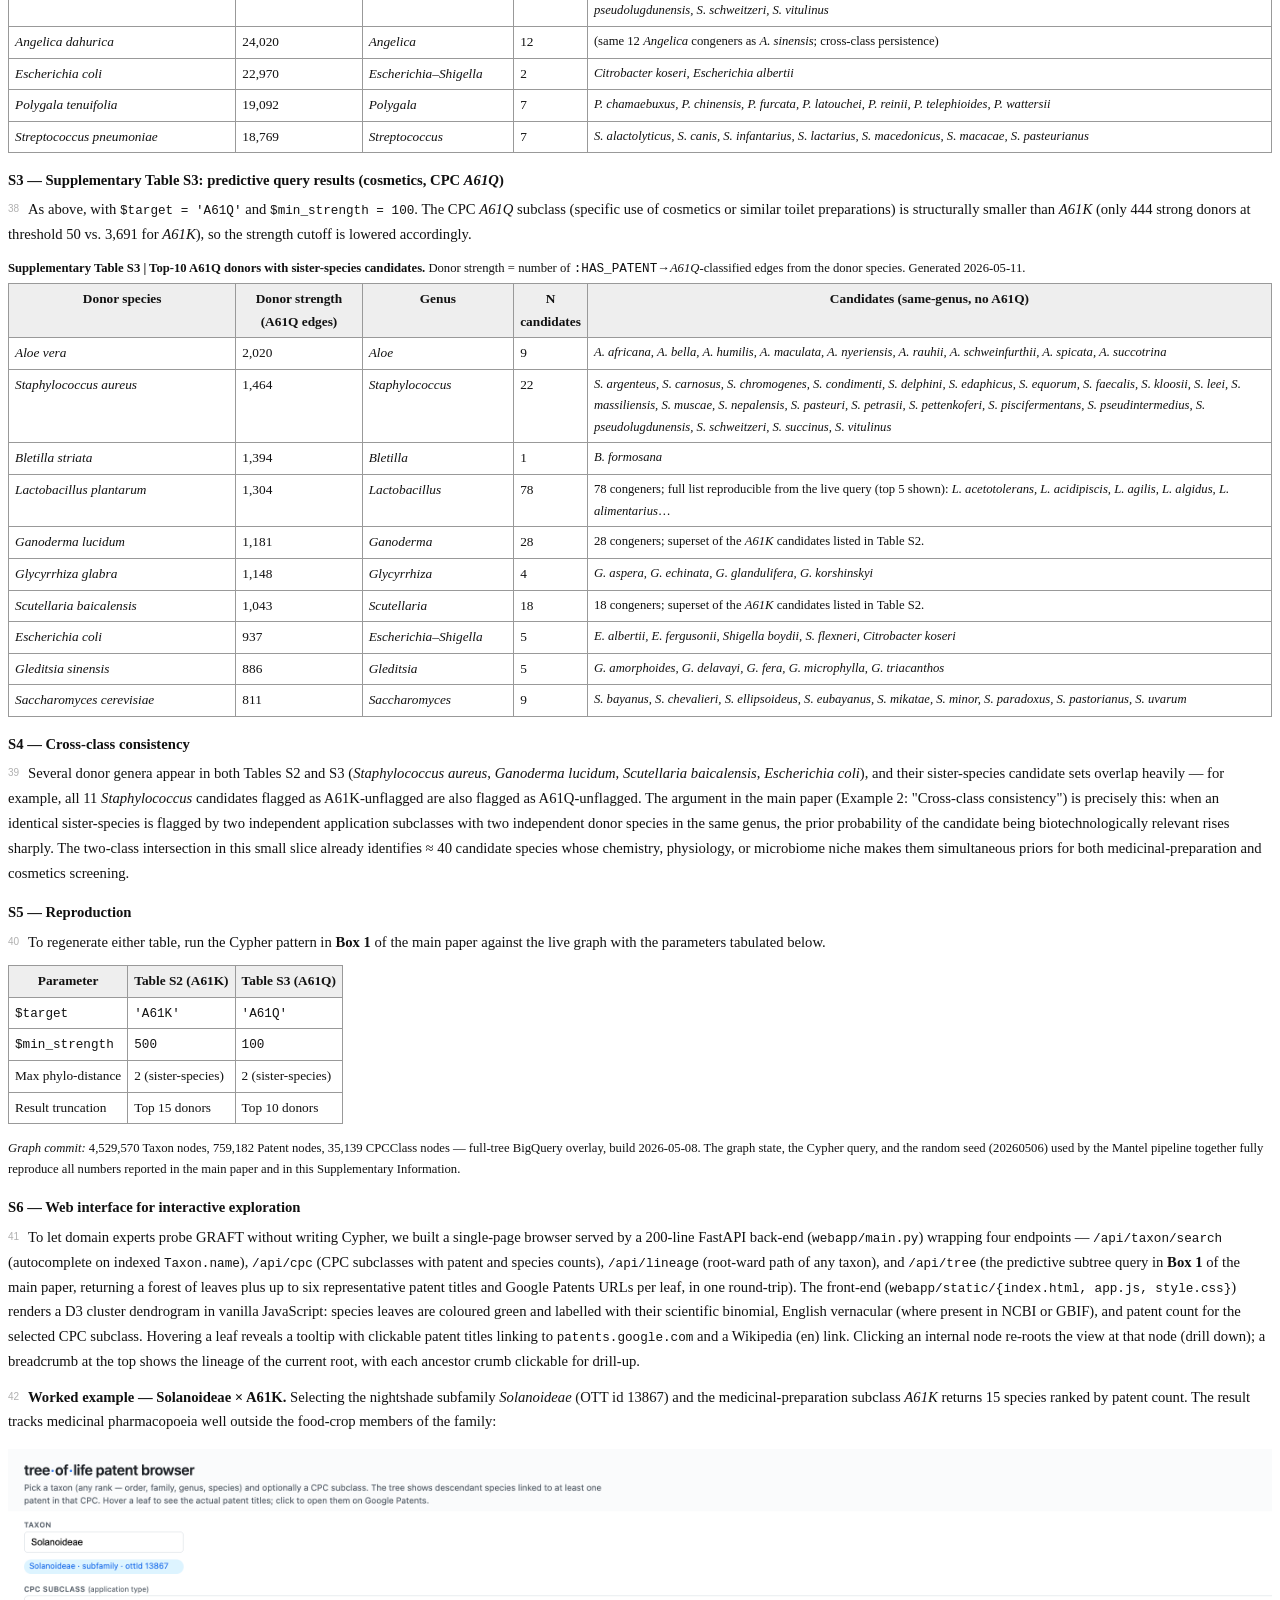
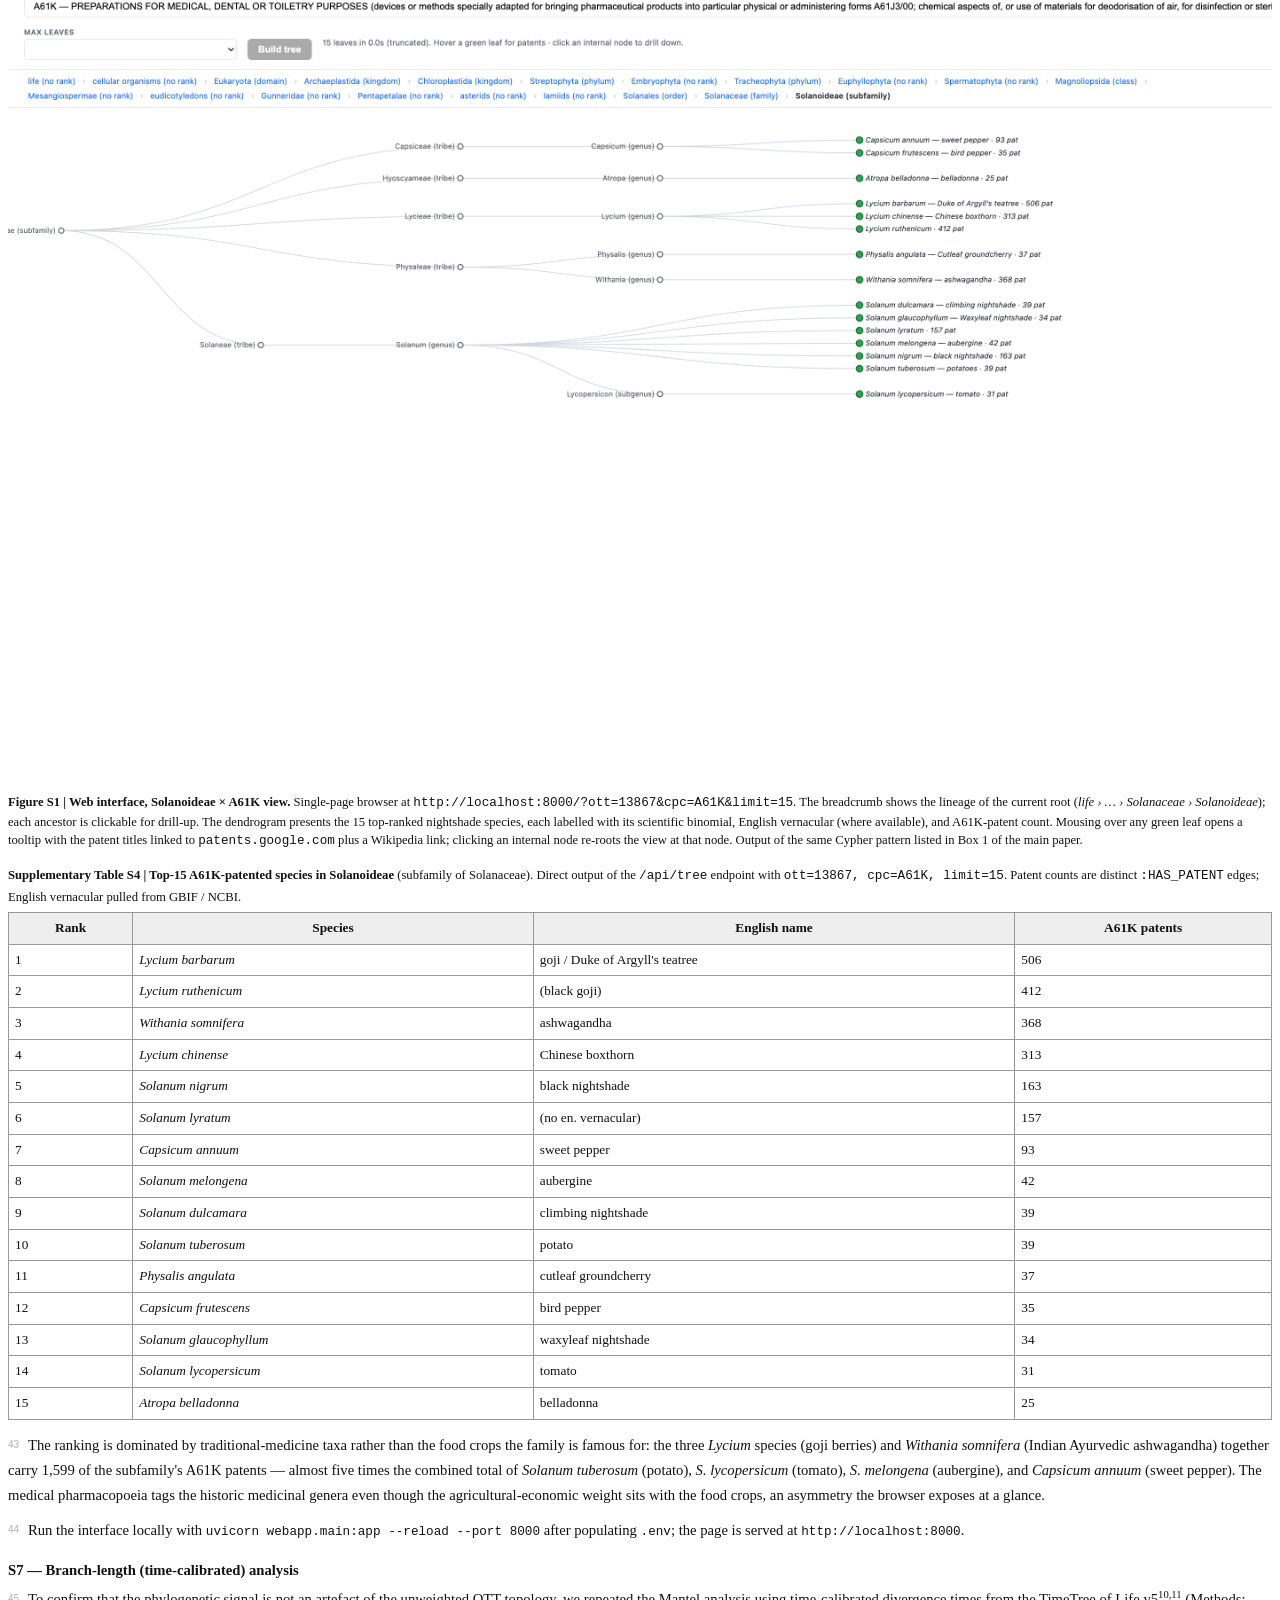
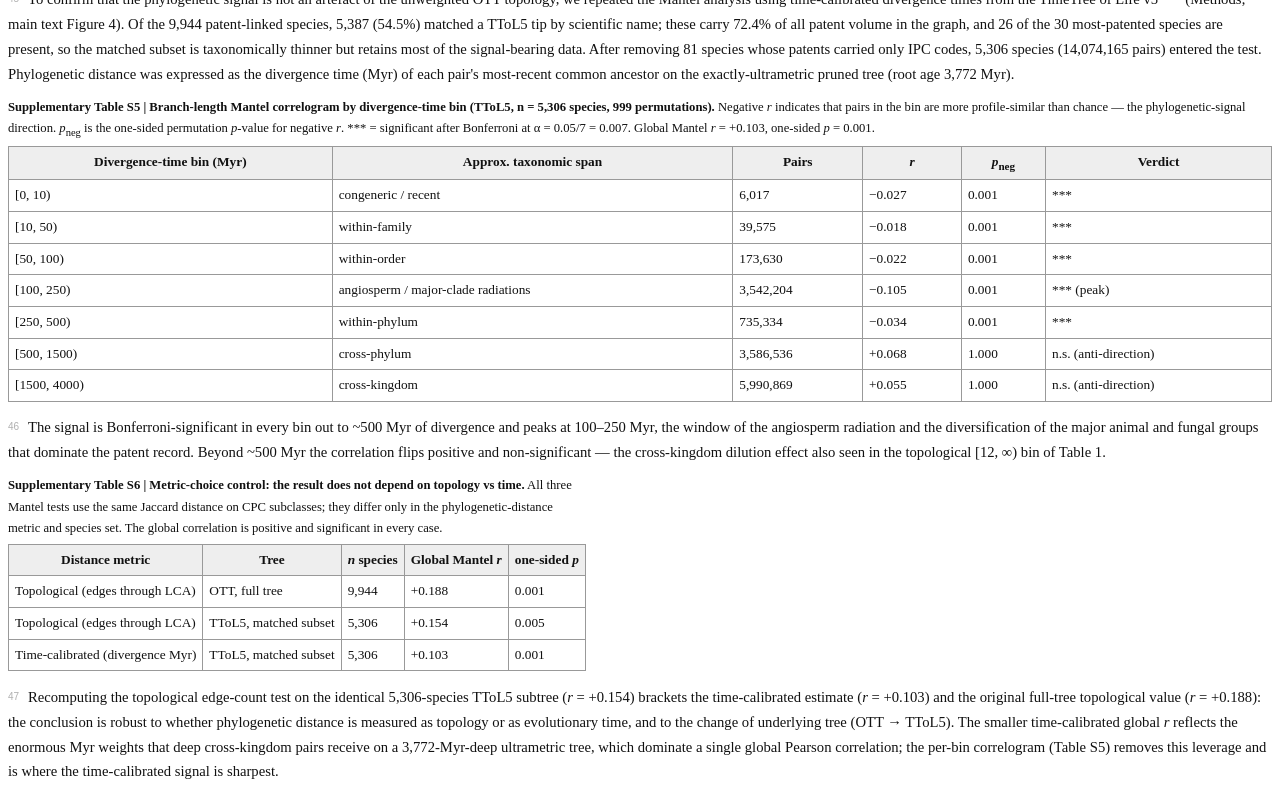
==== commit 54386fd6: "Repoint canonical URL to github.com mirror; sync manuscript README clone URL + CITATION.cff reposito" ====
--- a/manuscript/paper.html
+++ b/manuscript/paper.html
@@ -213,13 +213,13 @@
 <p>For the branch-length analysis, the species set was matched by scientific name to the tips of the TimeTree of Life v5 (TToL5; 137,306 species, distributed in the MEGA-TT resource as a Newick tree with integer tip identifiers and a name map)<sup>10,11</sup>; 5,387 of the 9,944 patent-linked species (54.5%; 72.4% of patent volume) matched a tip. The tree was pruned to the matched tips with DendroPy 5.0.8. The pruned tree is exactly ultrametric (all tips 3,772 Myr from the root, s.d. &lt; 10<sup>−4</sup>); the divergence-time distance <i>D</i><sub>div</sub>(<i>i</i>, <i>j</i>) was taken as the age of the most-recent common ancestor of <i>i</i> and <i>j</i>, computed in a single post-order traversal that assigns to every leaf pair the age of the internal node at which their subtrees join (equivalent to half the patristic distance; the Pearson Mantel <i>r</i> is invariant to this constant factor). CPC-subclass profiles for the matched species were reconstructed directly from the BigQuery hit records (the source from which the graph was loaded) and validated to reproduce the graph-derived per-species subclass counts exactly for all 9,944 species. After removing 81 species whose patents carried only IPC and no CPC codes, 5,306 species (14,074,165 pairs) entered the test. The global Mantel test and a seven-bin divergence-time correlogram (bin edges 0, 10, 50, 100, 250, 500, 1,500, 4,000 Myr; Bonferroni α = 0.05/7) used the same vectorised 999-permutation procedure as above (seed 20260526). As a control for metric choice, the topological edge-count Mantel test was recomputed on the identical pruned TToL5 tree and species set (199 permutations).</p>
 
 <h3>Reproducibility</h3>
-<p>The complete GRAFT codebase — graph ingest, patent retrieval with adaptive throttling, schema resolution, the topological and branch-length statistical analyses, and figure generation — together with the analysis-ready derived artefacts (Mantel result tables, the pruned TimeTree subtree, reconstructed CPC profiles, matched-species lists and all figures) is publicly available at <a href="https://github.ugent.be/wvcrieki/GRAFT" style="color:#1f6feb;">github.ugent.be/wvcrieki/GRAFT</a>. The fixed random seeds (20260506 for the topological analysis, 20260526 for the branch-length analysis) together with these artefacts reproduce every number reported here.</p>
+<p>The complete GRAFT codebase — graph ingest, patent retrieval with adaptive throttling, schema resolution, the topological and branch-length statistical analyses, and figure generation — together with the analysis-ready derived artefacts (Mantel result tables, the pruned TimeTree subtree, reconstructed CPC profiles, matched-species lists and all figures) is publicly available at <a href="https://github.com/wvcrieki42/GRAFT" style="color:#1f6feb;">github.com/wvcrieki42/GRAFT</a>. The fixed random seeds (20260506 for the topological analysis, 20260526 for the branch-length analysis) together with these artefacts reproduce every number reported here.</p>
 
 <h3>Data availability</h3>
 <p>Source datasets are public and directly downloadable from the URLs given above (Open Tree of Life, NCBI Taxonomy, GBIF Backbone, WIPO IPC, EPO/USPTO CPC); the TimeTree of Life v5 tree is distributed in the MEGA-TT resource<sup>10,11</sup>. Patent metadata redistribution is governed by the respective database terms of service; the small derived result files (<code>mantel_results.json</code>, <code>mantel_bl_results.json</code>, <code>topo_check_results.json</code>, the reconstructed CPC profiles and matched-species lists) are included in the GRAFT repository. The large intermediate files (the 1.56 × 10<sup>6</sup>-row BigQuery hit table and the Neo4j database dump) exceed repository size limits and will be deposited on Zenodo with a citable DOI upon acceptance; they are available from the author on request in the interim.</p>
 
 <h3>Code availability</h3>
-<p>All Python scripts — graph ingest (<code>preprocess.py</code>, <code>load_neo4j.py</code>), patent retrieval (<code>ops_search.py</code>, <code>bq_search_full.py</code>, <code>load_patents_bq.py</code>), class resolution (<code>resolve_classes.py</code>), the topological Mantel analysis (<code>mantel_analysis.py</code>), the branch-length pipeline (<code>timetree_coverage.py</code>, <code>build_timetree_distmat.py</code>, <code>build_cpc_profiles.py</code>, <code>mantel_branchlength.py</code>, <code>topo_check.py</code>), and figure generation (<code>build_figures.py</code>) — are openly licensed under MIT and available at <a href="https://github.ugent.be/wvcrieki/GRAFT" style="color:#1f6feb;">github.ugent.be/wvcrieki/GRAFT</a>.</p>
+<p>All Python scripts — graph ingest (<code>preprocess.py</code>, <code>load_neo4j.py</code>), patent retrieval (<code>ops_search.py</code>, <code>bq_search_full.py</code>, <code>load_patents_bq.py</code>), class resolution (<code>resolve_classes.py</code>), the topological Mantel analysis (<code>mantel_analysis.py</code>), the branch-length pipeline (<code>timetree_coverage.py</code>, <code>build_timetree_distmat.py</code>, <code>build_cpc_profiles.py</code>, <code>mantel_branchlength.py</code>, <code>topo_check.py</code>), and figure generation (<code>build_figures.py</code>) — are openly licensed under MIT and available at <a href="https://github.com/wvcrieki42/GRAFT" style="color:#1f6feb;">github.com/wvcrieki42/GRAFT</a>.</p>
 
 <h3>Author contributions</h3>
 <p>W.V.C. designed the study, performed all analyses, built GRAFT and the web interface, and wrote the manuscript.</p>
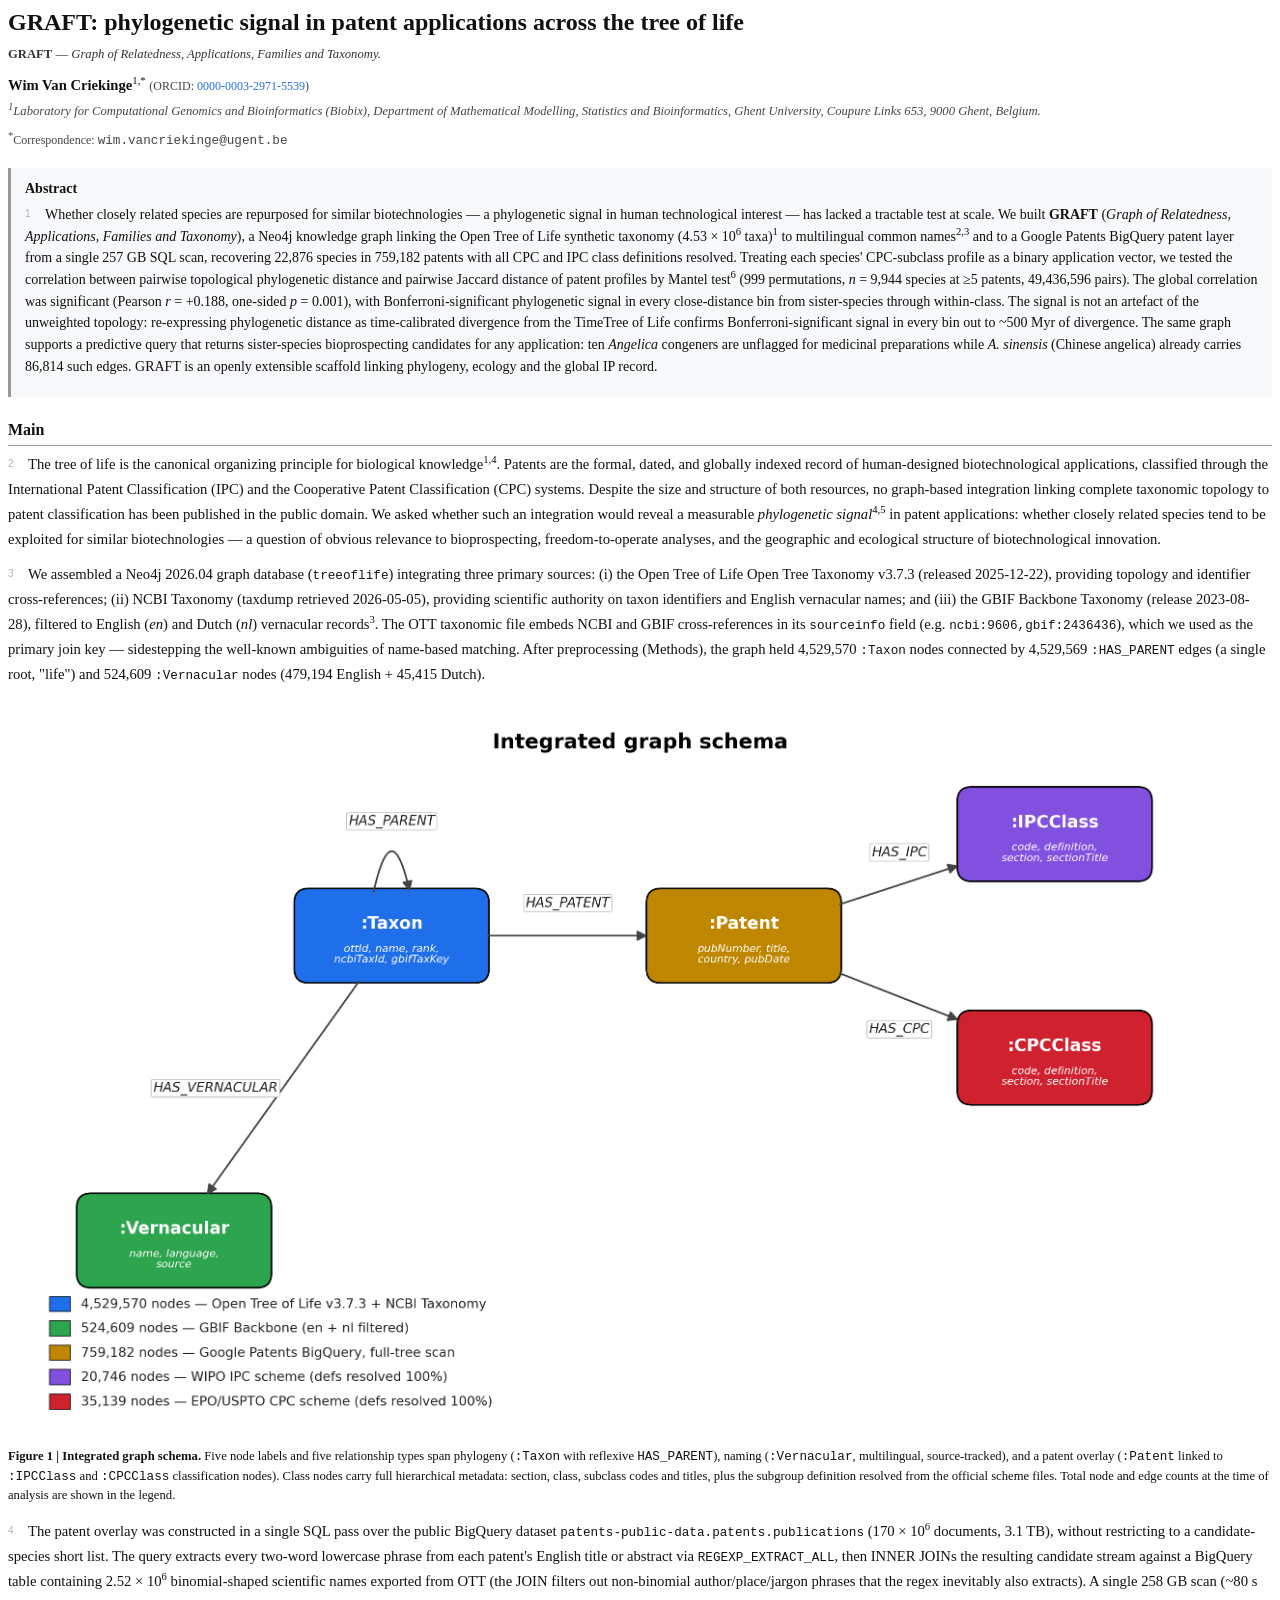
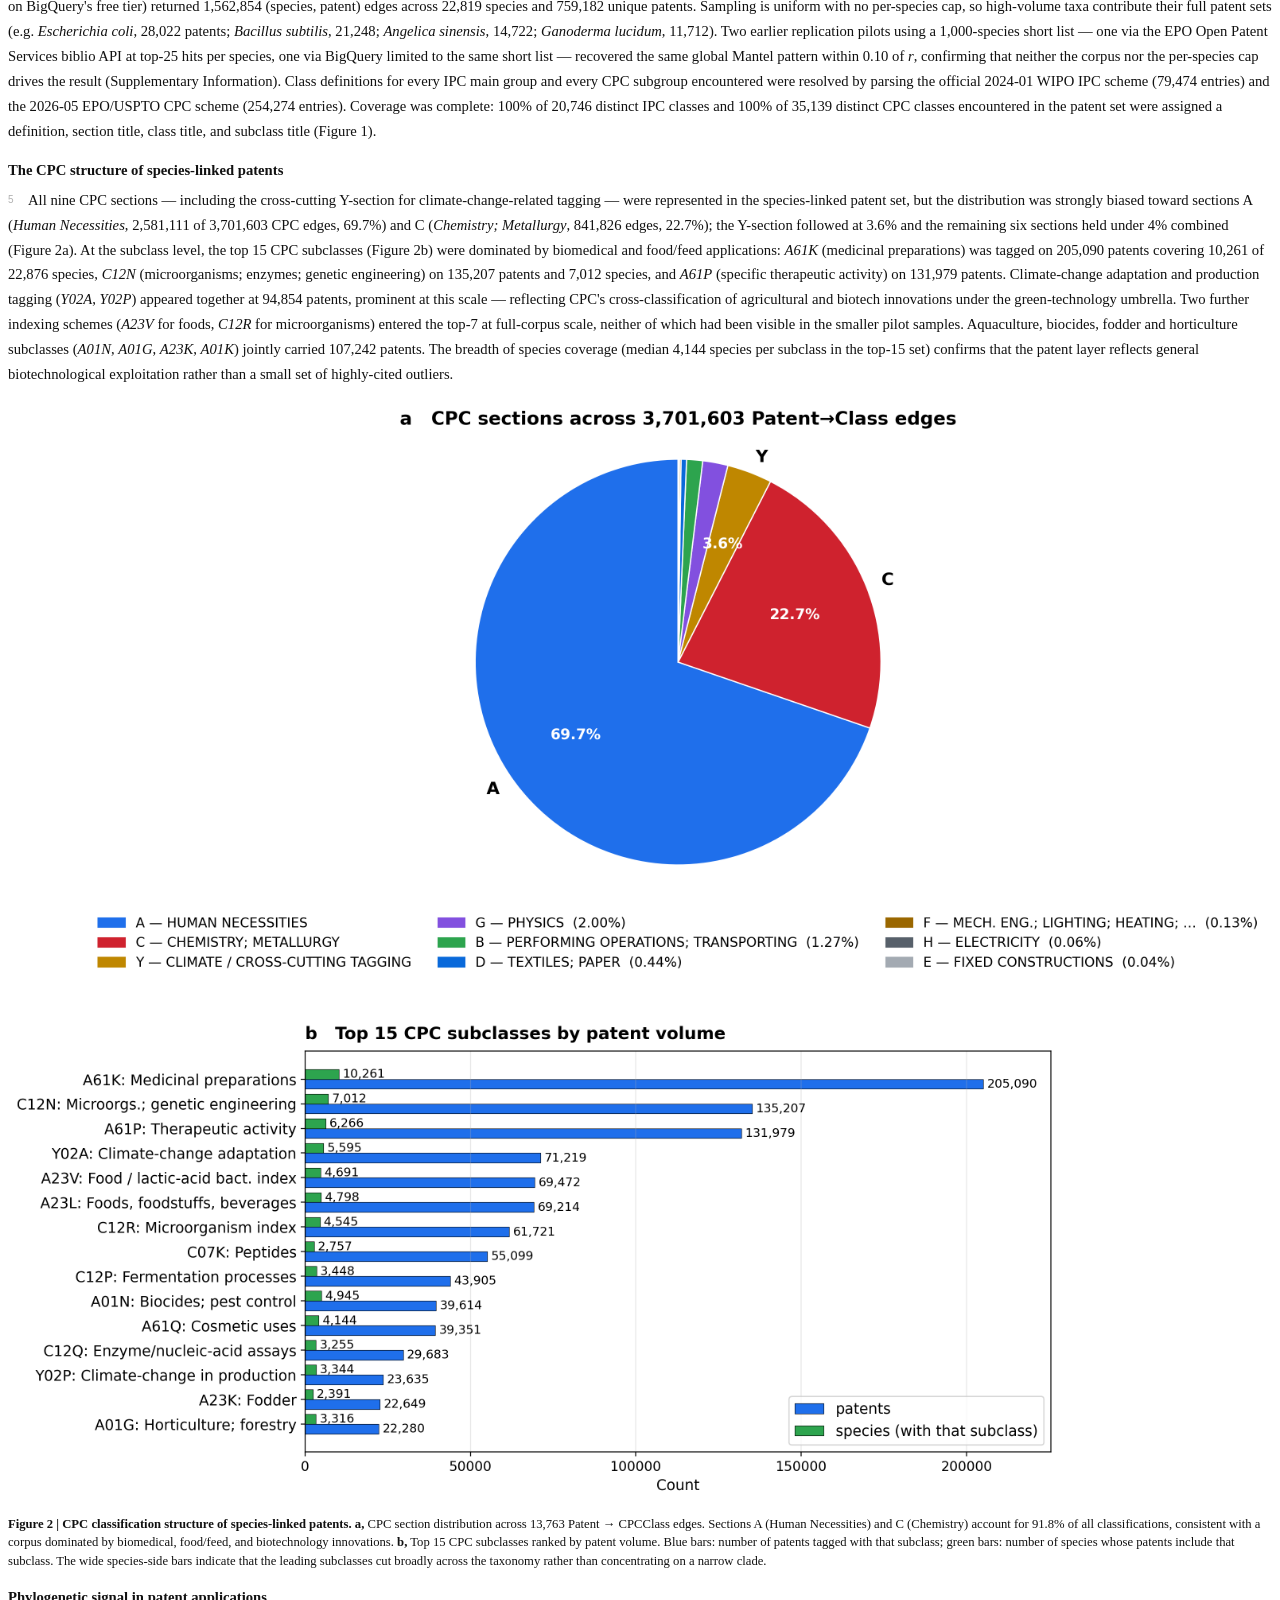
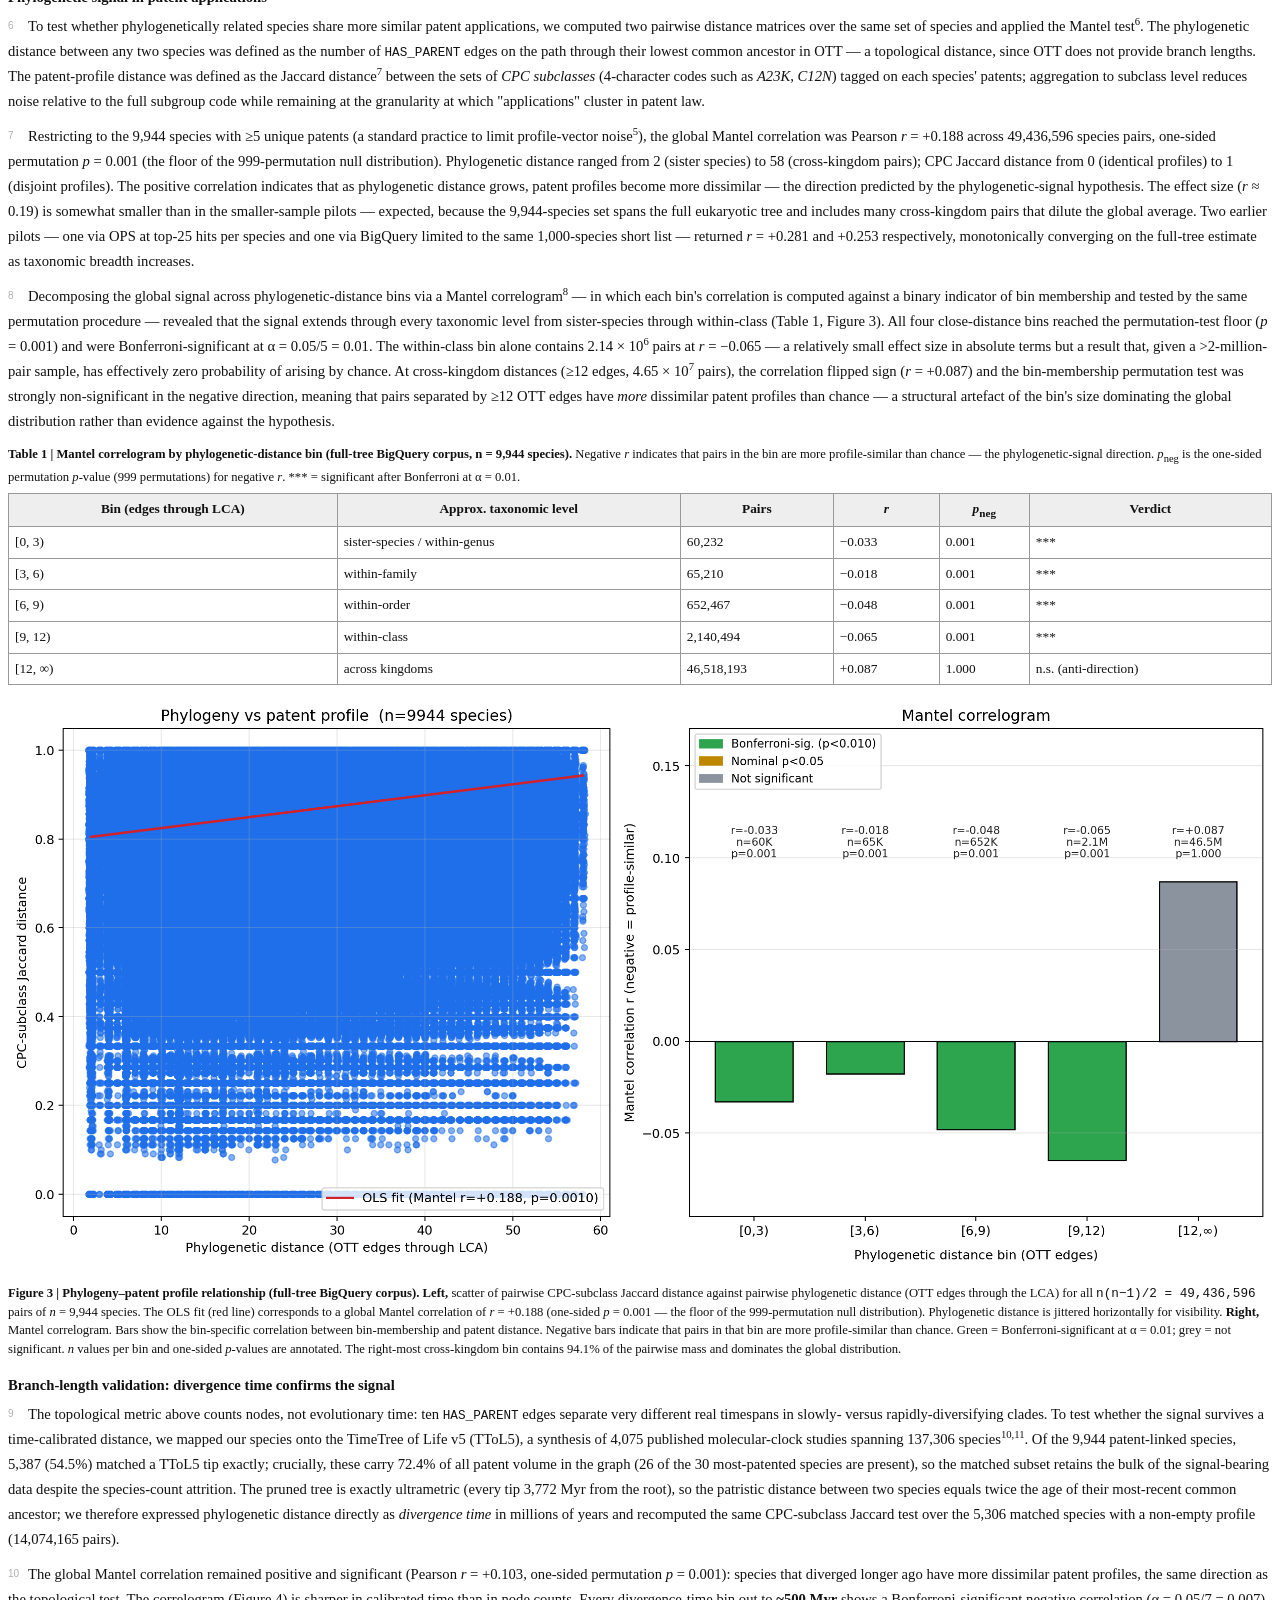
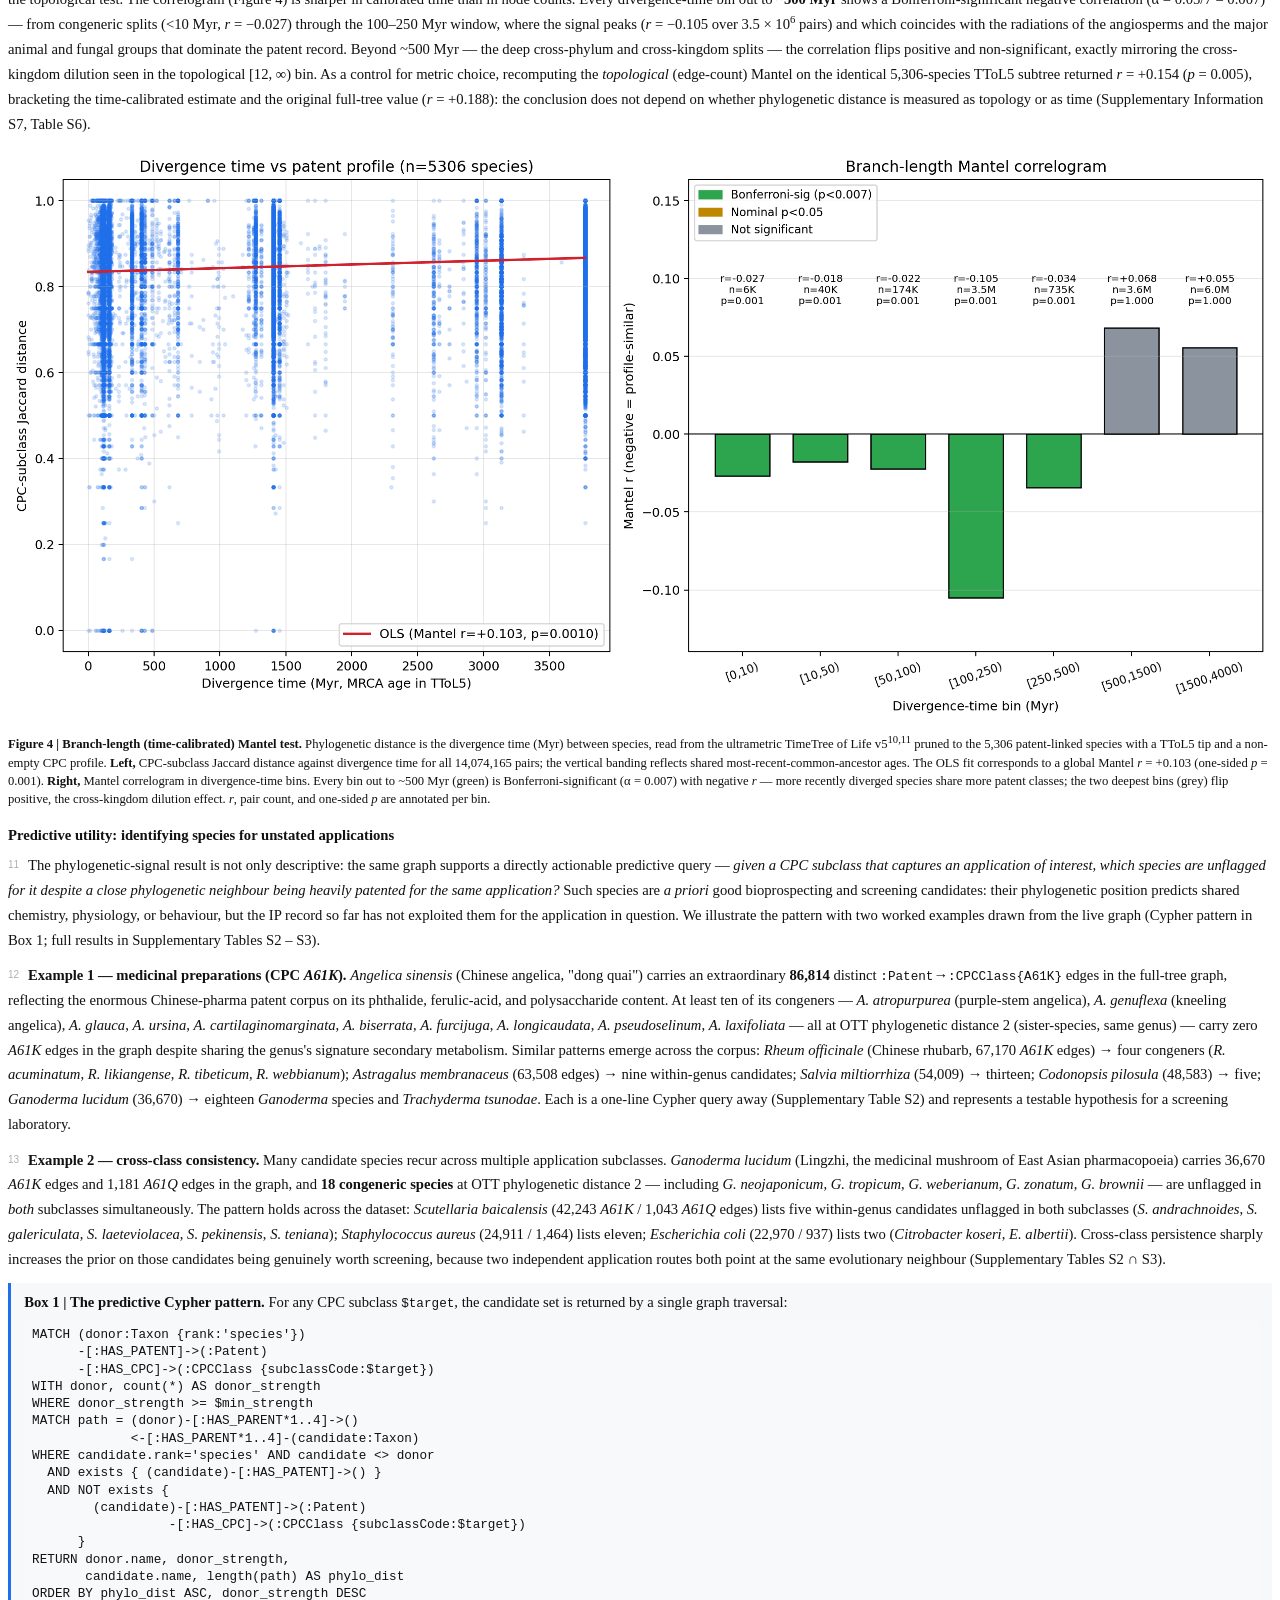
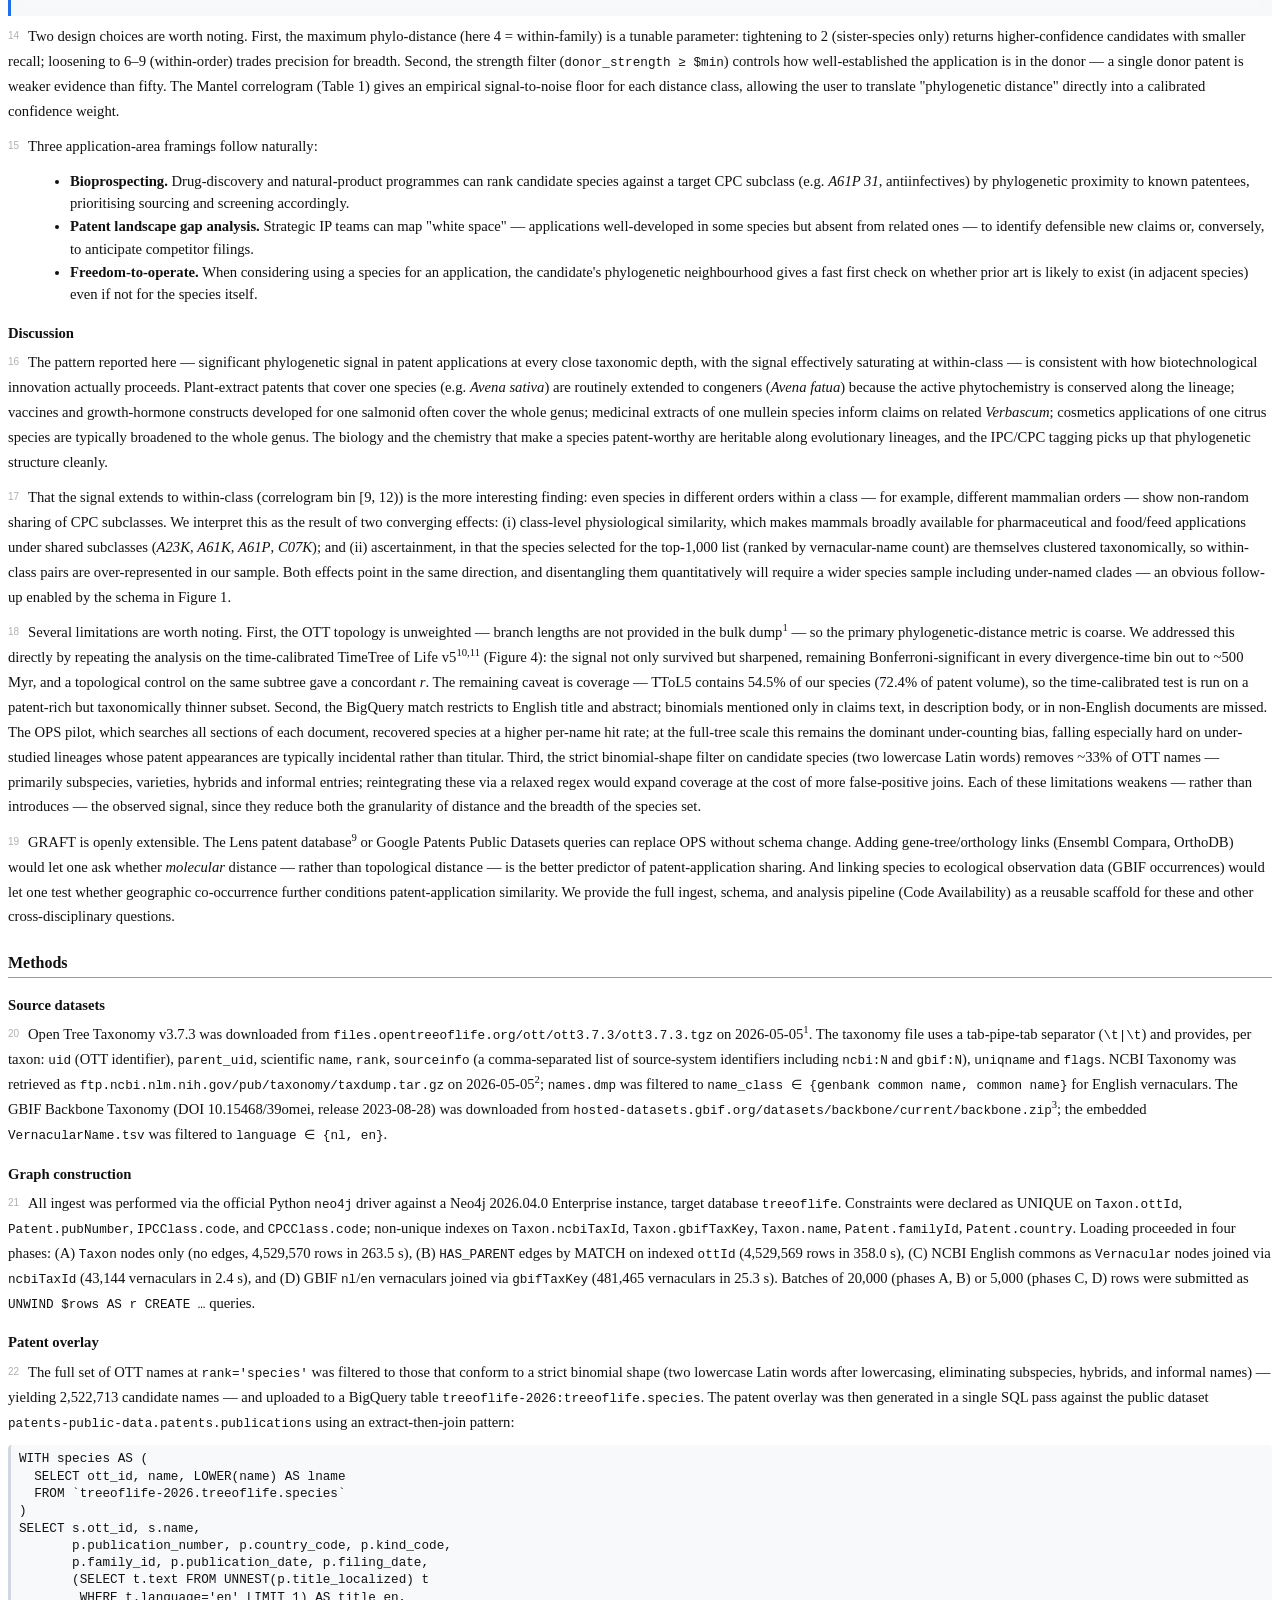
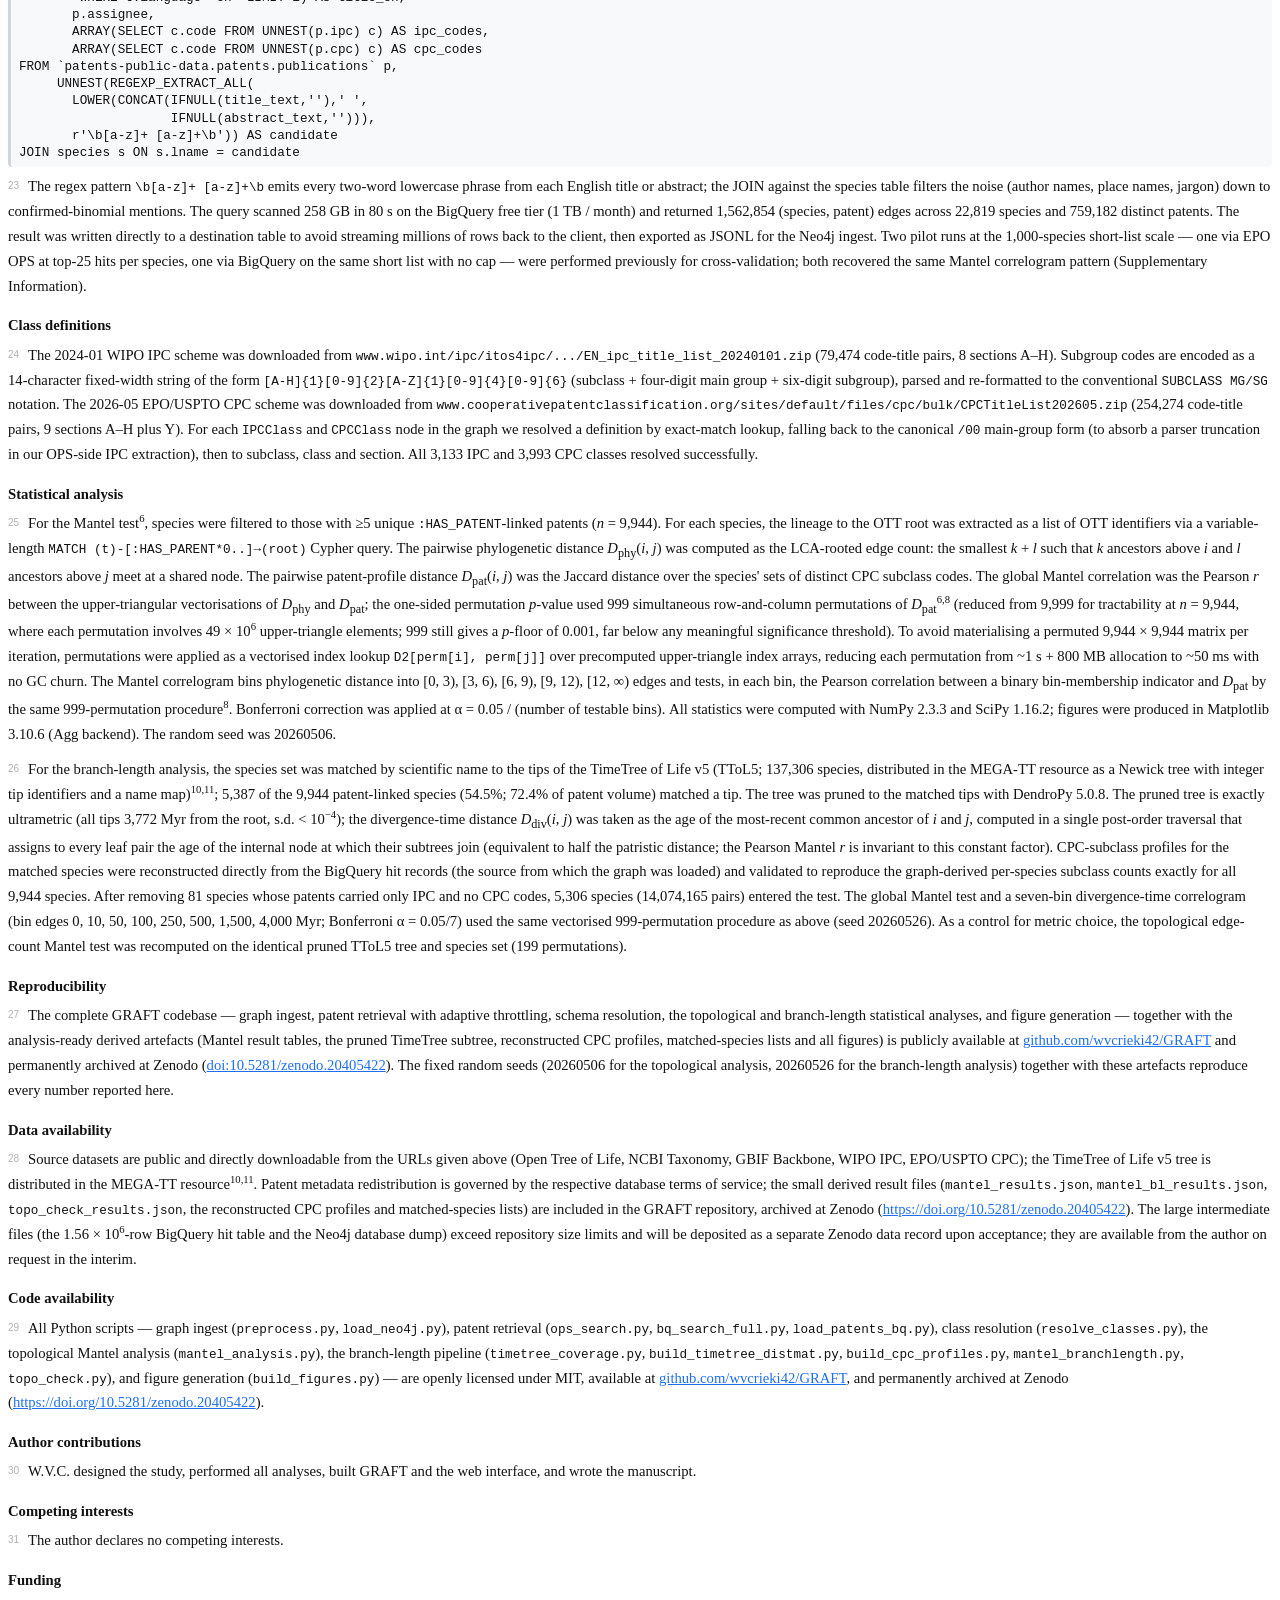
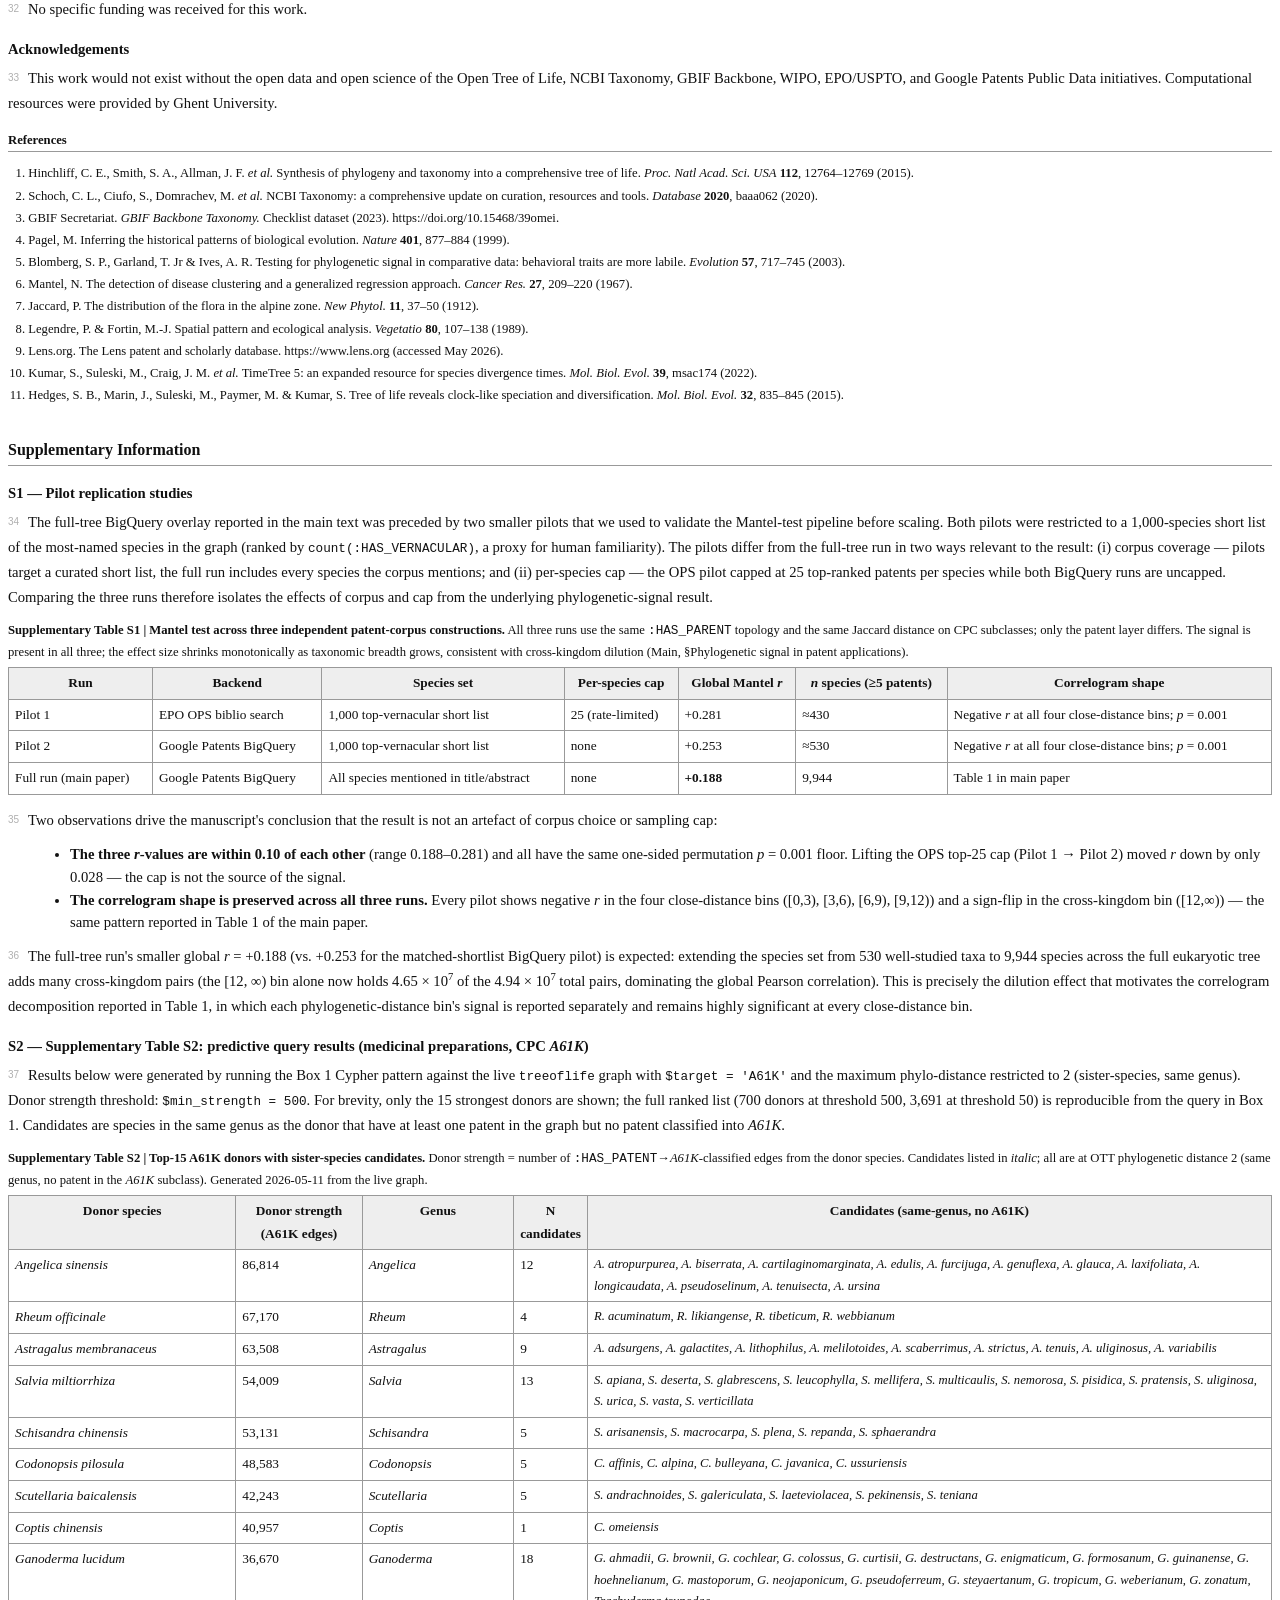
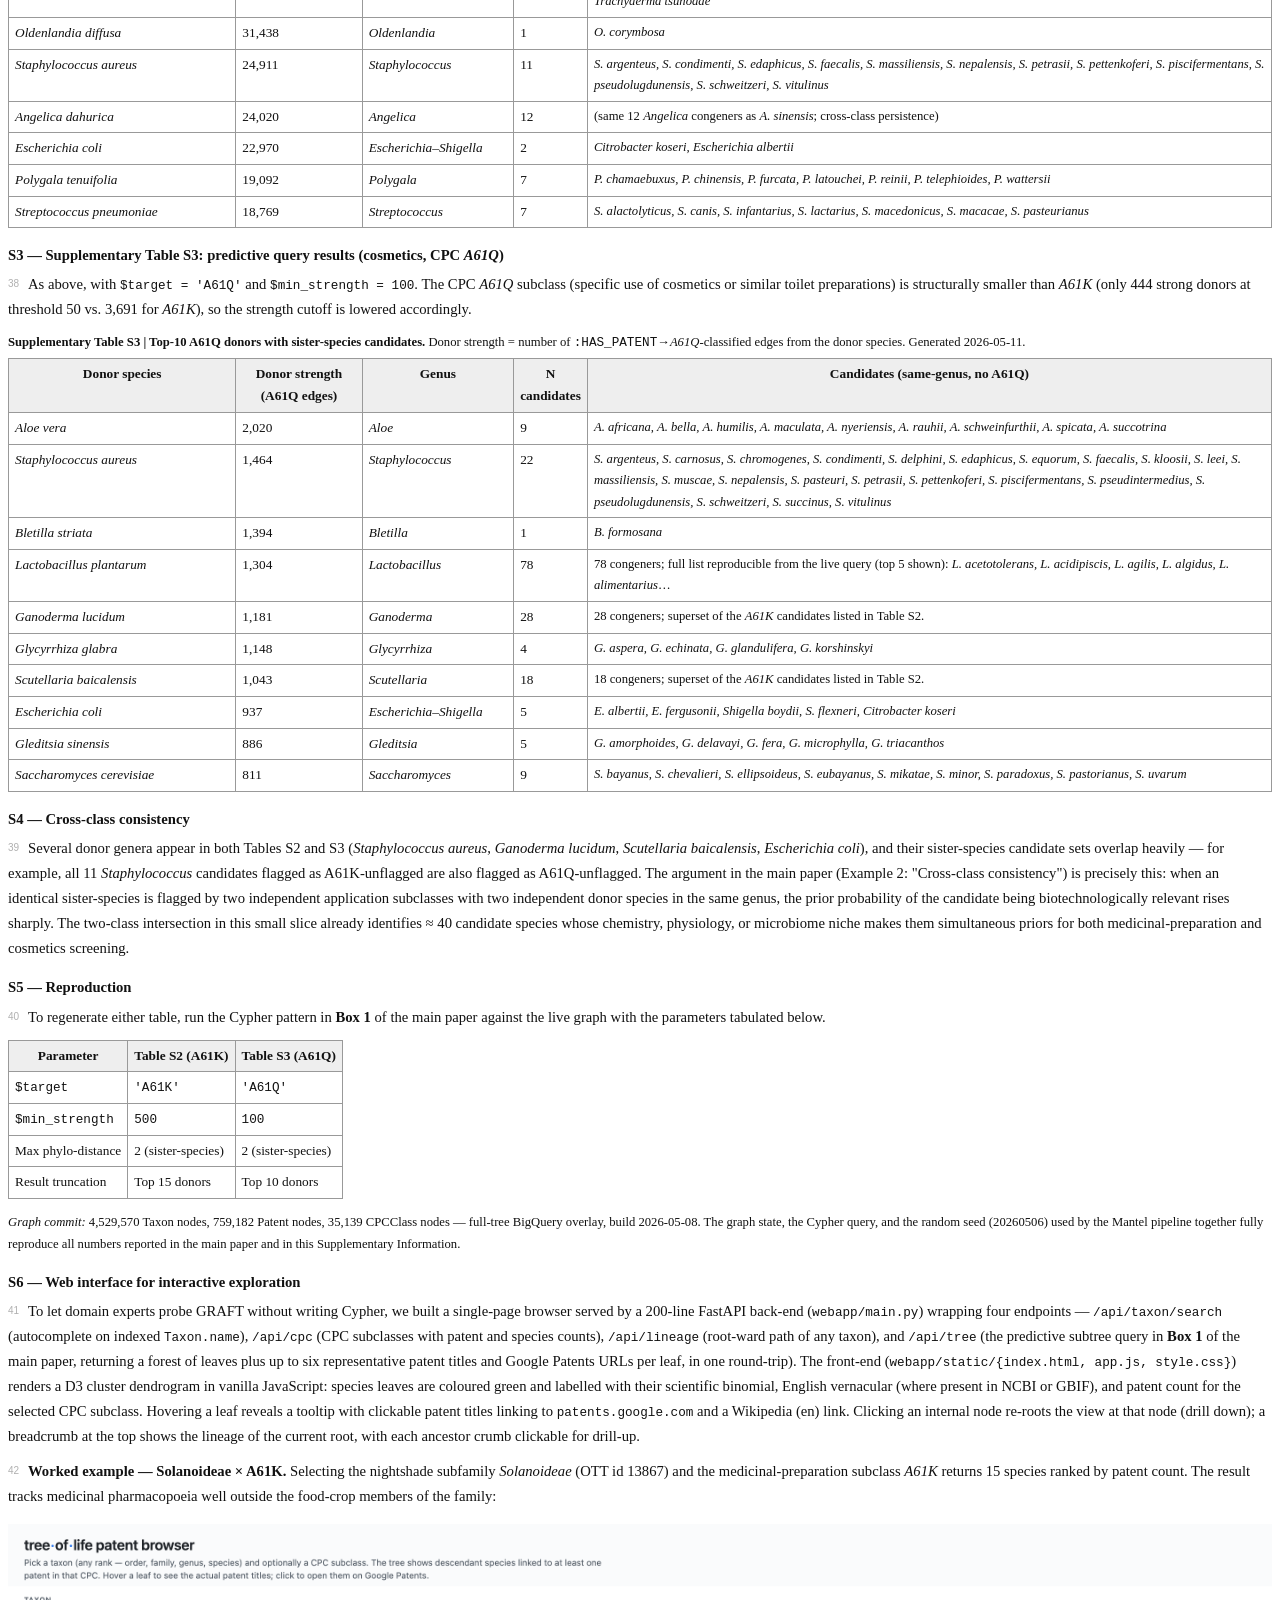
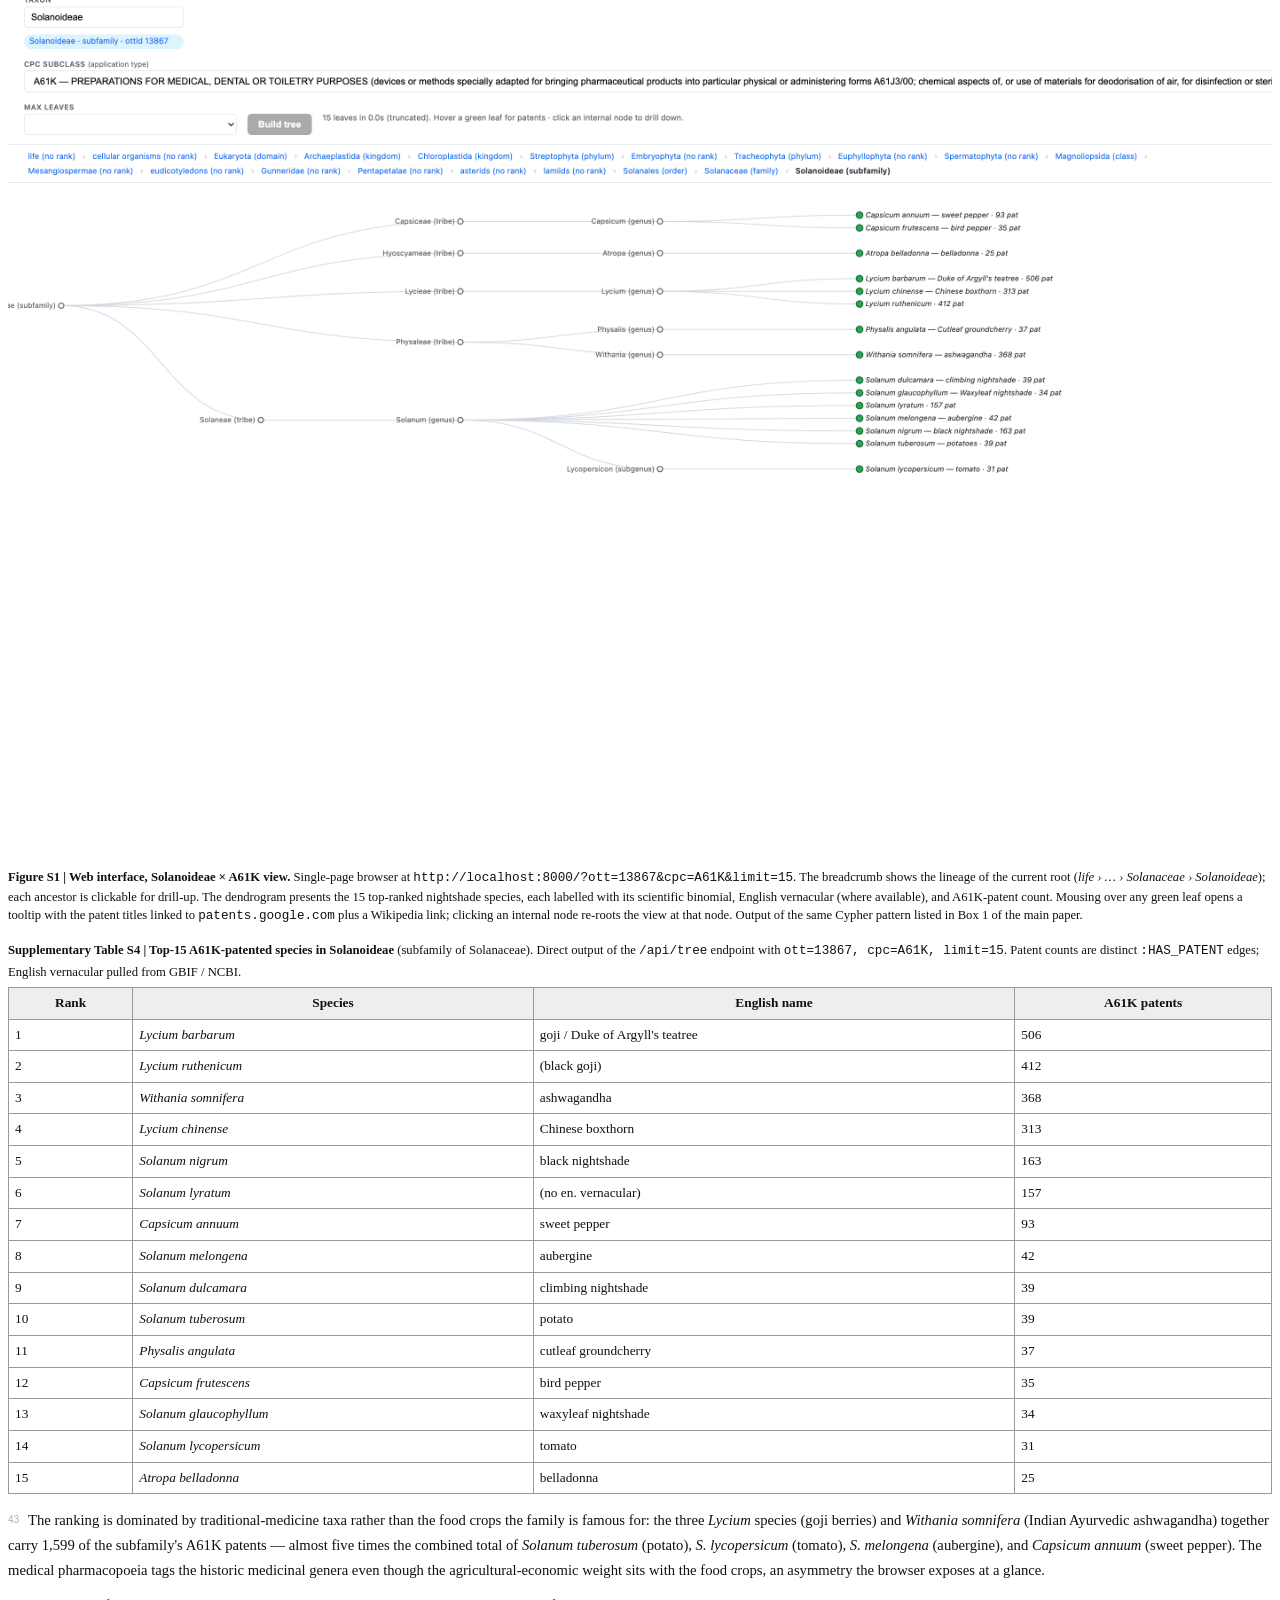
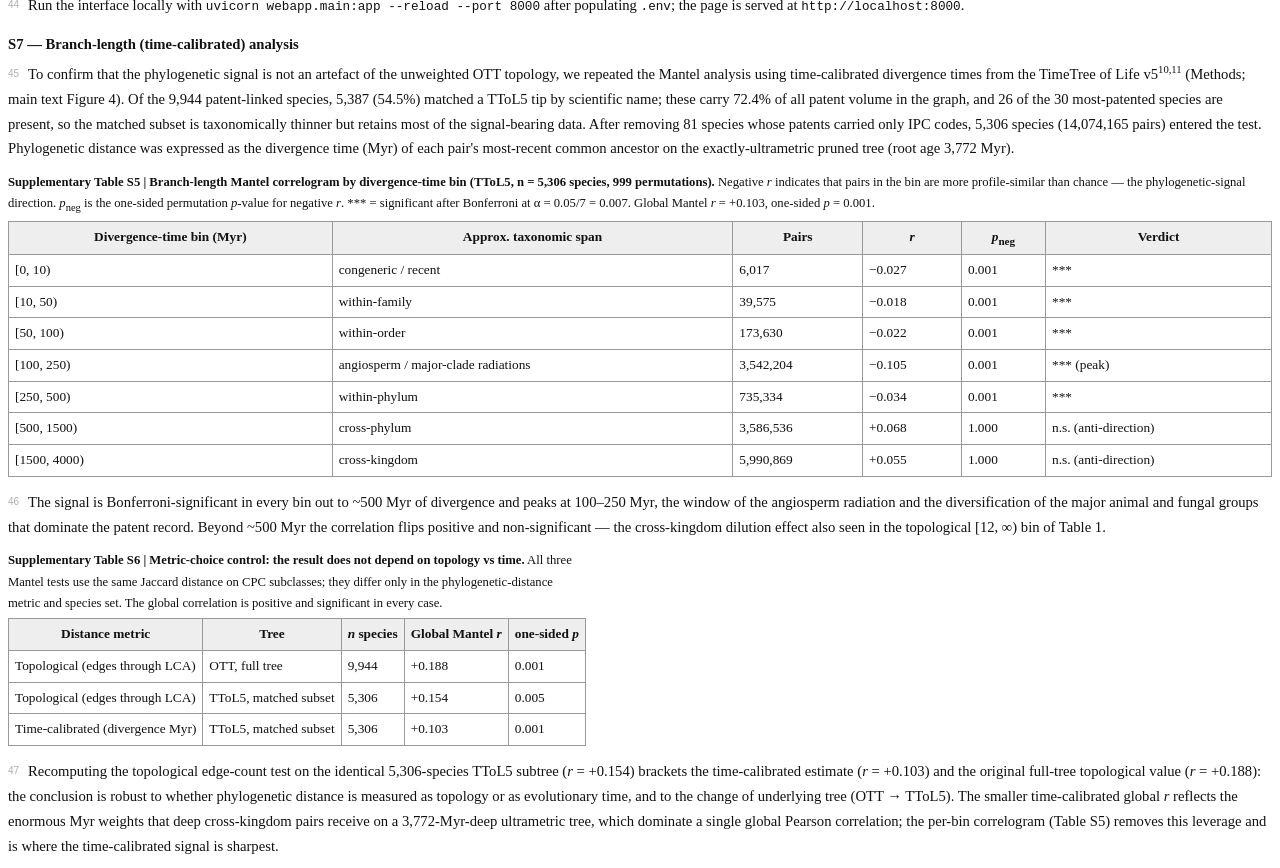
==== commit e8f98fb7: "Add Zenodo DOI (10.5281/zenodo.20405422) to CITATION, README badge; sync manuscript Co-Authored-By: " ====
--- a/manuscript/paper.html
+++ b/manuscript/paper.html
@@ -213,13 +213,13 @@
 <p>For the branch-length analysis, the species set was matched by scientific name to the tips of the TimeTree of Life v5 (TToL5; 137,306 species, distributed in the MEGA-TT resource as a Newick tree with integer tip identifiers and a name map)<sup>10,11</sup>; 5,387 of the 9,944 patent-linked species (54.5%; 72.4% of patent volume) matched a tip. The tree was pruned to the matched tips with DendroPy 5.0.8. The pruned tree is exactly ultrametric (all tips 3,772 Myr from the root, s.d. &lt; 10<sup>−4</sup>); the divergence-time distance <i>D</i><sub>div</sub>(<i>i</i>, <i>j</i>) was taken as the age of the most-recent common ancestor of <i>i</i> and <i>j</i>, computed in a single post-order traversal that assigns to every leaf pair the age of the internal node at which their subtrees join (equivalent to half the patristic distance; the Pearson Mantel <i>r</i> is invariant to this constant factor). CPC-subclass profiles for the matched species were reconstructed directly from the BigQuery hit records (the source from which the graph was loaded) and validated to reproduce the graph-derived per-species subclass counts exactly for all 9,944 species. After removing 81 species whose patents carried only IPC and no CPC codes, 5,306 species (14,074,165 pairs) entered the test. The global Mantel test and a seven-bin divergence-time correlogram (bin edges 0, 10, 50, 100, 250, 500, 1,500, 4,000 Myr; Bonferroni α = 0.05/7) used the same vectorised 999-permutation procedure as above (seed 20260526). As a control for metric choice, the topological edge-count Mantel test was recomputed on the identical pruned TToL5 tree and species set (199 permutations).</p>
 
 <h3>Reproducibility</h3>
-<p>The complete GRAFT codebase — graph ingest, patent retrieval with adaptive throttling, schema resolution, the topological and branch-length statistical analyses, and figure generation — together with the analysis-ready derived artefacts (Mantel result tables, the pruned TimeTree subtree, reconstructed CPC profiles, matched-species lists and all figures) is publicly available at <a href="https://github.com/wvcrieki42/GRAFT" style="color:#1f6feb;">github.com/wvcrieki42/GRAFT</a>. The fixed random seeds (20260506 for the topological analysis, 20260526 for the branch-length analysis) together with these artefacts reproduce every number reported here.</p>
+<p>The complete GRAFT codebase — graph ingest, patent retrieval with adaptive throttling, schema resolution, the topological and branch-length statistical analyses, and figure generation — together with the analysis-ready derived artefacts (Mantel result tables, the pruned TimeTree subtree, reconstructed CPC profiles, matched-species lists and all figures) is publicly available at <a href="https://github.com/wvcrieki42/GRAFT" style="color:#1f6feb;">github.com/wvcrieki42/GRAFT</a> and permanently archived at Zenodo (<a href="https://doi.org/10.5281/zenodo.20405422" style="color:#1f6feb;">doi:10.5281/zenodo.20405422</a>). The fixed random seeds (20260506 for the topological analysis, 20260526 for the branch-length analysis) together with these artefacts reproduce every number reported here.</p>
 
 <h3>Data availability</h3>
-<p>Source datasets are public and directly downloadable from the URLs given above (Open Tree of Life, NCBI Taxonomy, GBIF Backbone, WIPO IPC, EPO/USPTO CPC); the TimeTree of Life v5 tree is distributed in the MEGA-TT resource<sup>10,11</sup>. Patent metadata redistribution is governed by the respective database terms of service; the small derived result files (<code>mantel_results.json</code>, <code>mantel_bl_results.json</code>, <code>topo_check_results.json</code>, the reconstructed CPC profiles and matched-species lists) are included in the GRAFT repository. The large intermediate files (the 1.56 × 10<sup>6</sup>-row BigQuery hit table and the Neo4j database dump) exceed repository size limits and will be deposited on Zenodo with a citable DOI upon acceptance; they are available from the author on request in the interim.</p>
+<p>Source datasets are public and directly downloadable from the URLs given above (Open Tree of Life, NCBI Taxonomy, GBIF Backbone, WIPO IPC, EPO/USPTO CPC); the TimeTree of Life v5 tree is distributed in the MEGA-TT resource<sup>10,11</sup>. Patent metadata redistribution is governed by the respective database terms of service; the small derived result files (<code>mantel_results.json</code>, <code>mantel_bl_results.json</code>, <code>topo_check_results.json</code>, the reconstructed CPC profiles and matched-species lists) are included in the GRAFT repository, archived at Zenodo (<a href="https://doi.org/10.5281/zenodo.20405422" style="color:#1f6feb;">https://doi.org/10.5281/zenodo.20405422</a>). The large intermediate files (the 1.56 × 10<sup>6</sup>-row BigQuery hit table and the Neo4j database dump) exceed repository size limits and will be deposited as a separate Zenodo data record upon acceptance; they are available from the author on request in the interim.</p>
 
 <h3>Code availability</h3>
-<p>All Python scripts — graph ingest (<code>preprocess.py</code>, <code>load_neo4j.py</code>), patent retrieval (<code>ops_search.py</code>, <code>bq_search_full.py</code>, <code>load_patents_bq.py</code>), class resolution (<code>resolve_classes.py</code>), the topological Mantel analysis (<code>mantel_analysis.py</code>), the branch-length pipeline (<code>timetree_coverage.py</code>, <code>build_timetree_distmat.py</code>, <code>build_cpc_profiles.py</code>, <code>mantel_branchlength.py</code>, <code>topo_check.py</code>), and figure generation (<code>build_figures.py</code>) — are openly licensed under MIT and available at <a href="https://github.com/wvcrieki42/GRAFT" style="color:#1f6feb;">github.com/wvcrieki42/GRAFT</a>.</p>
+<p>All Python scripts — graph ingest (<code>preprocess.py</code>, <code>load_neo4j.py</code>), patent retrieval (<code>ops_search.py</code>, <code>bq_search_full.py</code>, <code>load_patents_bq.py</code>), class resolution (<code>resolve_classes.py</code>), the topological Mantel analysis (<code>mantel_analysis.py</code>), the branch-length pipeline (<code>timetree_coverage.py</code>, <code>build_timetree_distmat.py</code>, <code>build_cpc_profiles.py</code>, <code>mantel_branchlength.py</code>, <code>topo_check.py</code>), and figure generation (<code>build_figures.py</code>) — are openly licensed under MIT, available at <a href="https://github.com/wvcrieki42/GRAFT" style="color:#1f6feb;">github.com/wvcrieki42/GRAFT</a>, and permanently archived at Zenodo (<a href="https://doi.org/10.5281/zenodo.20405422" style="color:#1f6feb;">https://doi.org/10.5281/zenodo.20405422</a>).</p>
 
 <h3>Author contributions</h3>
 <p>W.V.C. designed the study, performed all analyses, built GRAFT and the web interface, and wrote the manuscript.</p>
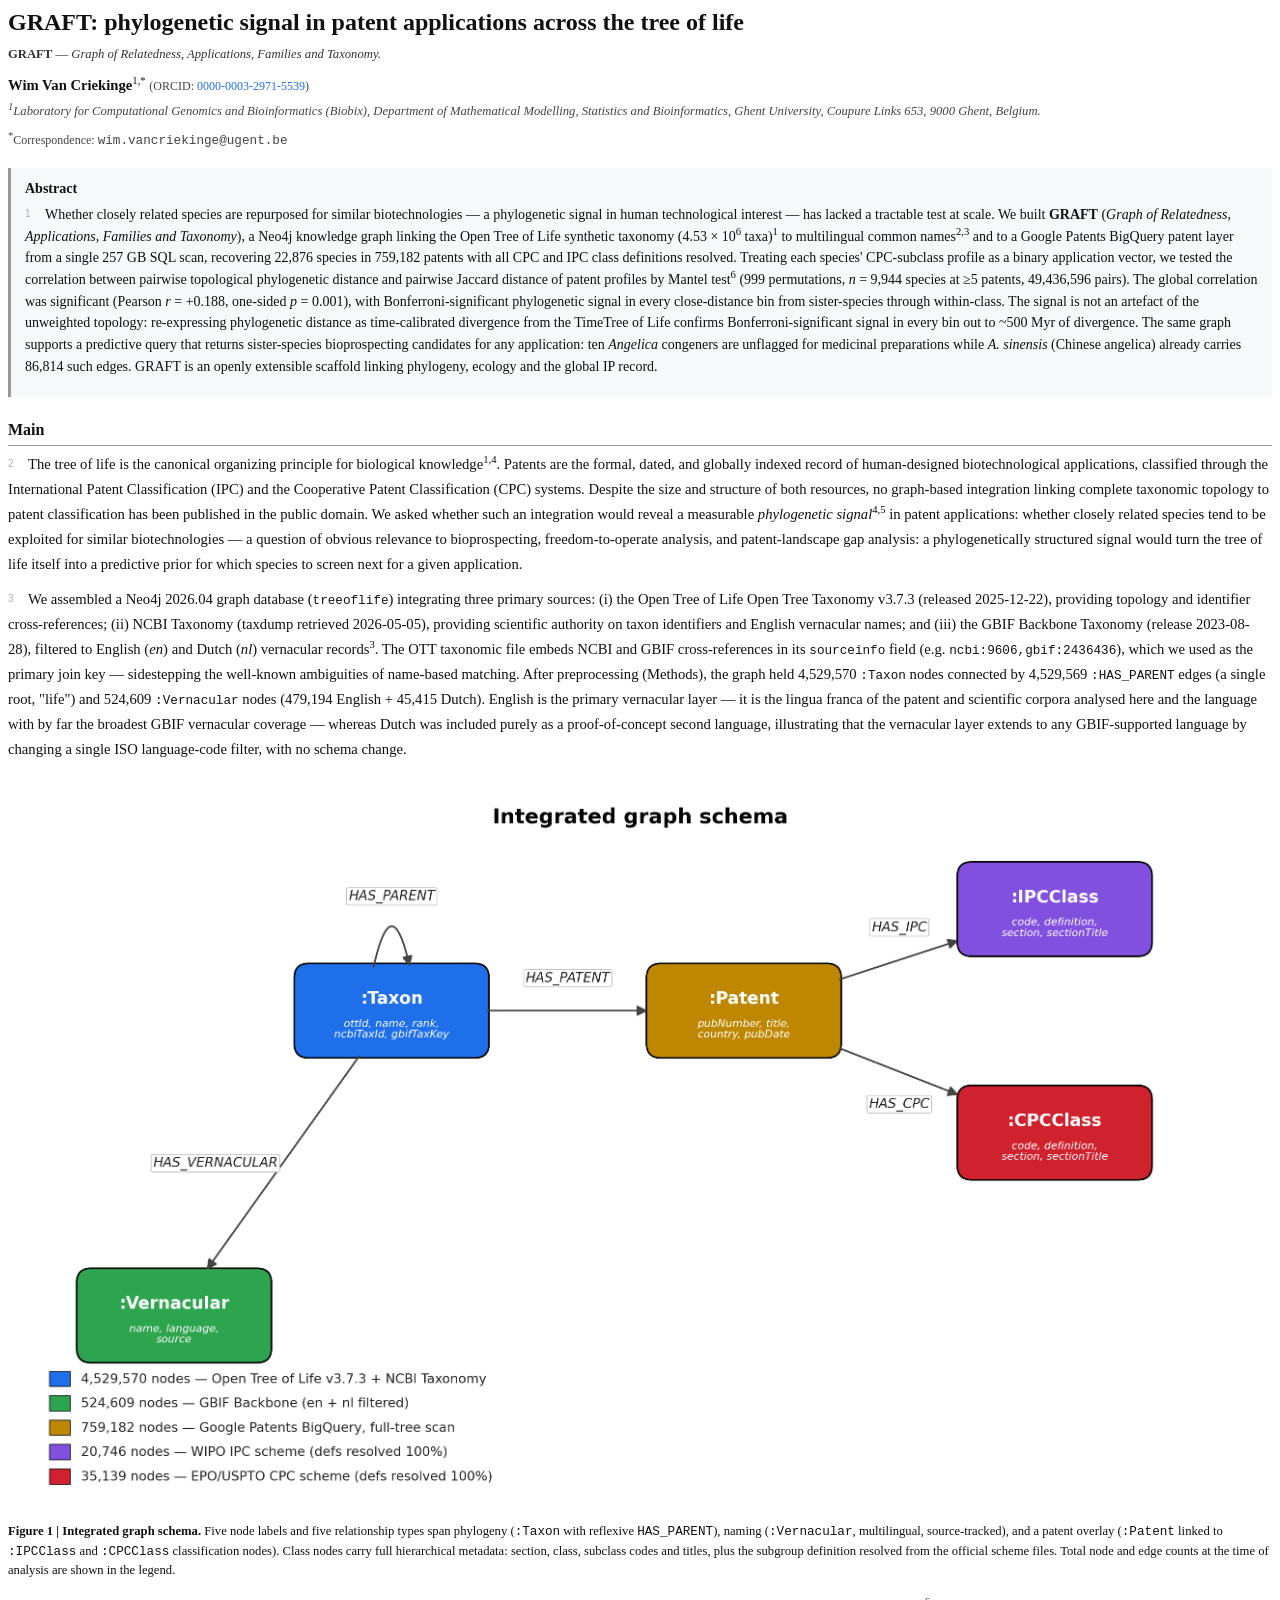
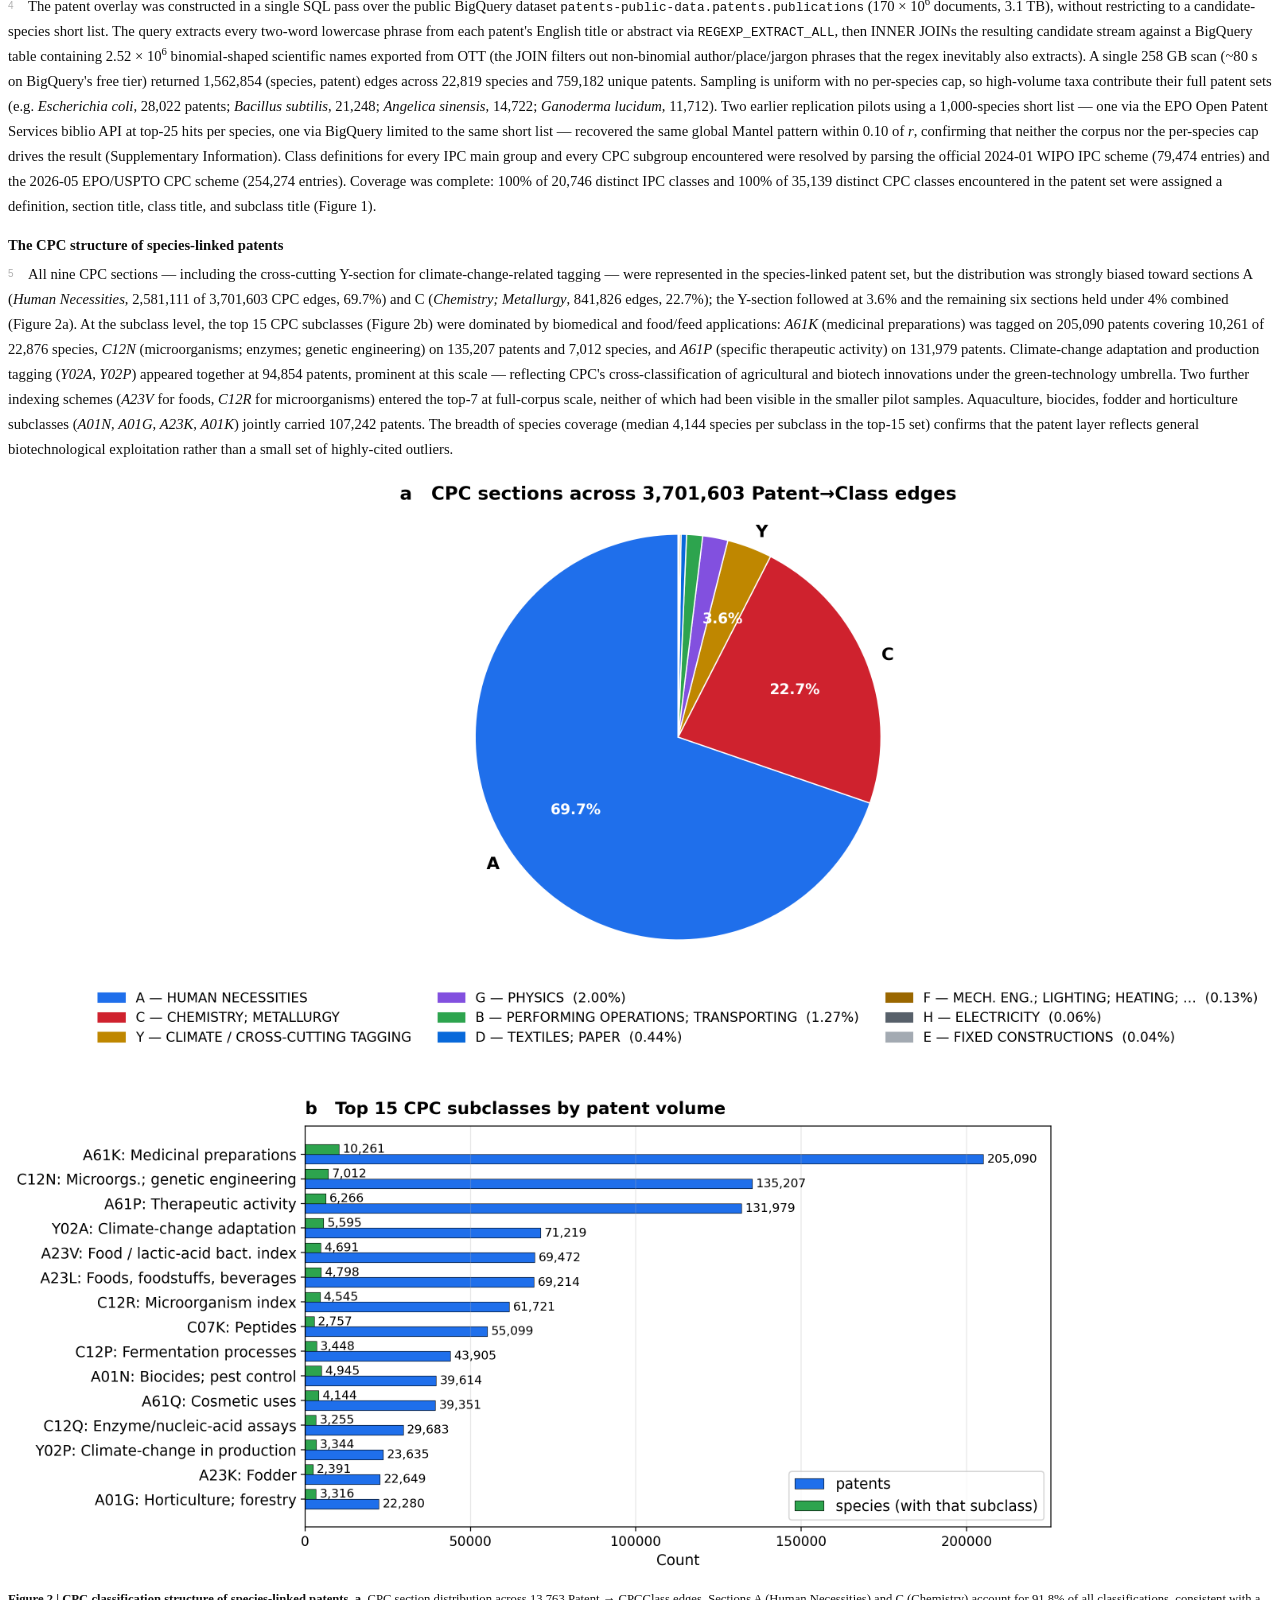
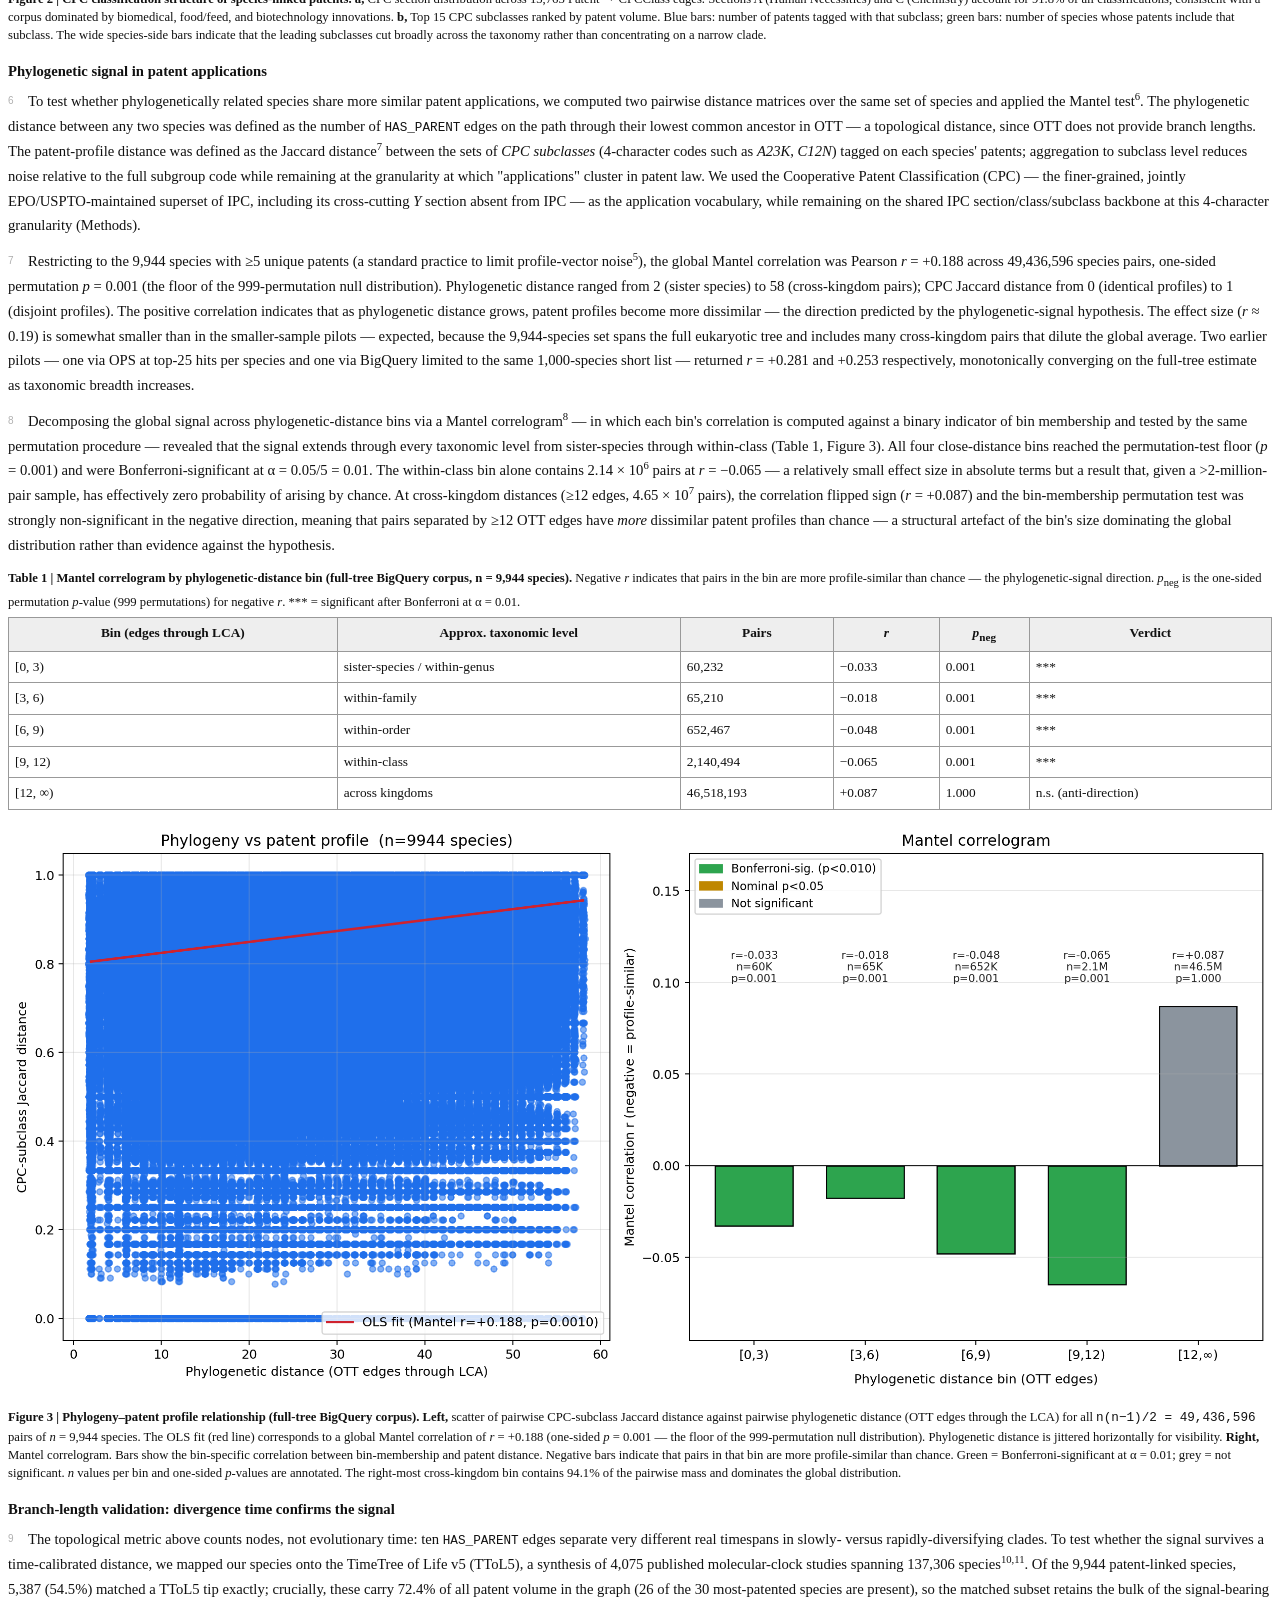
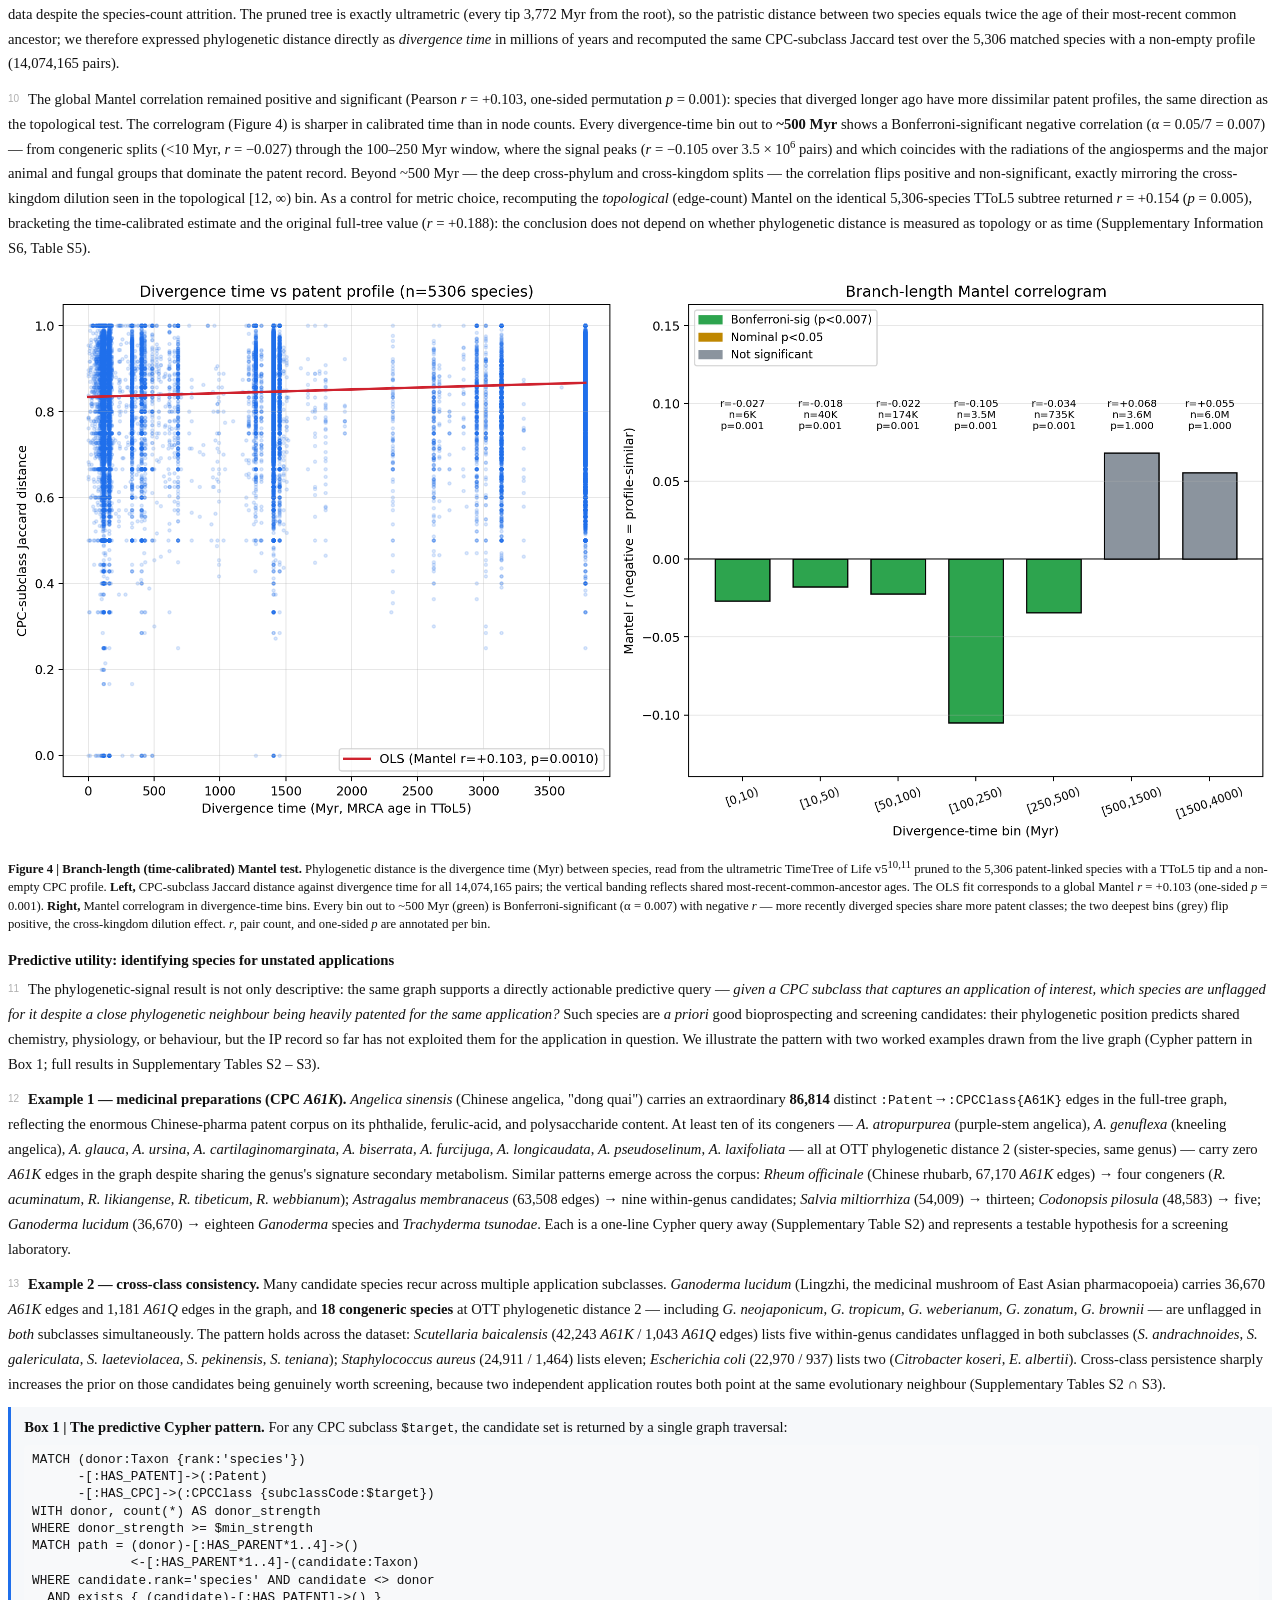
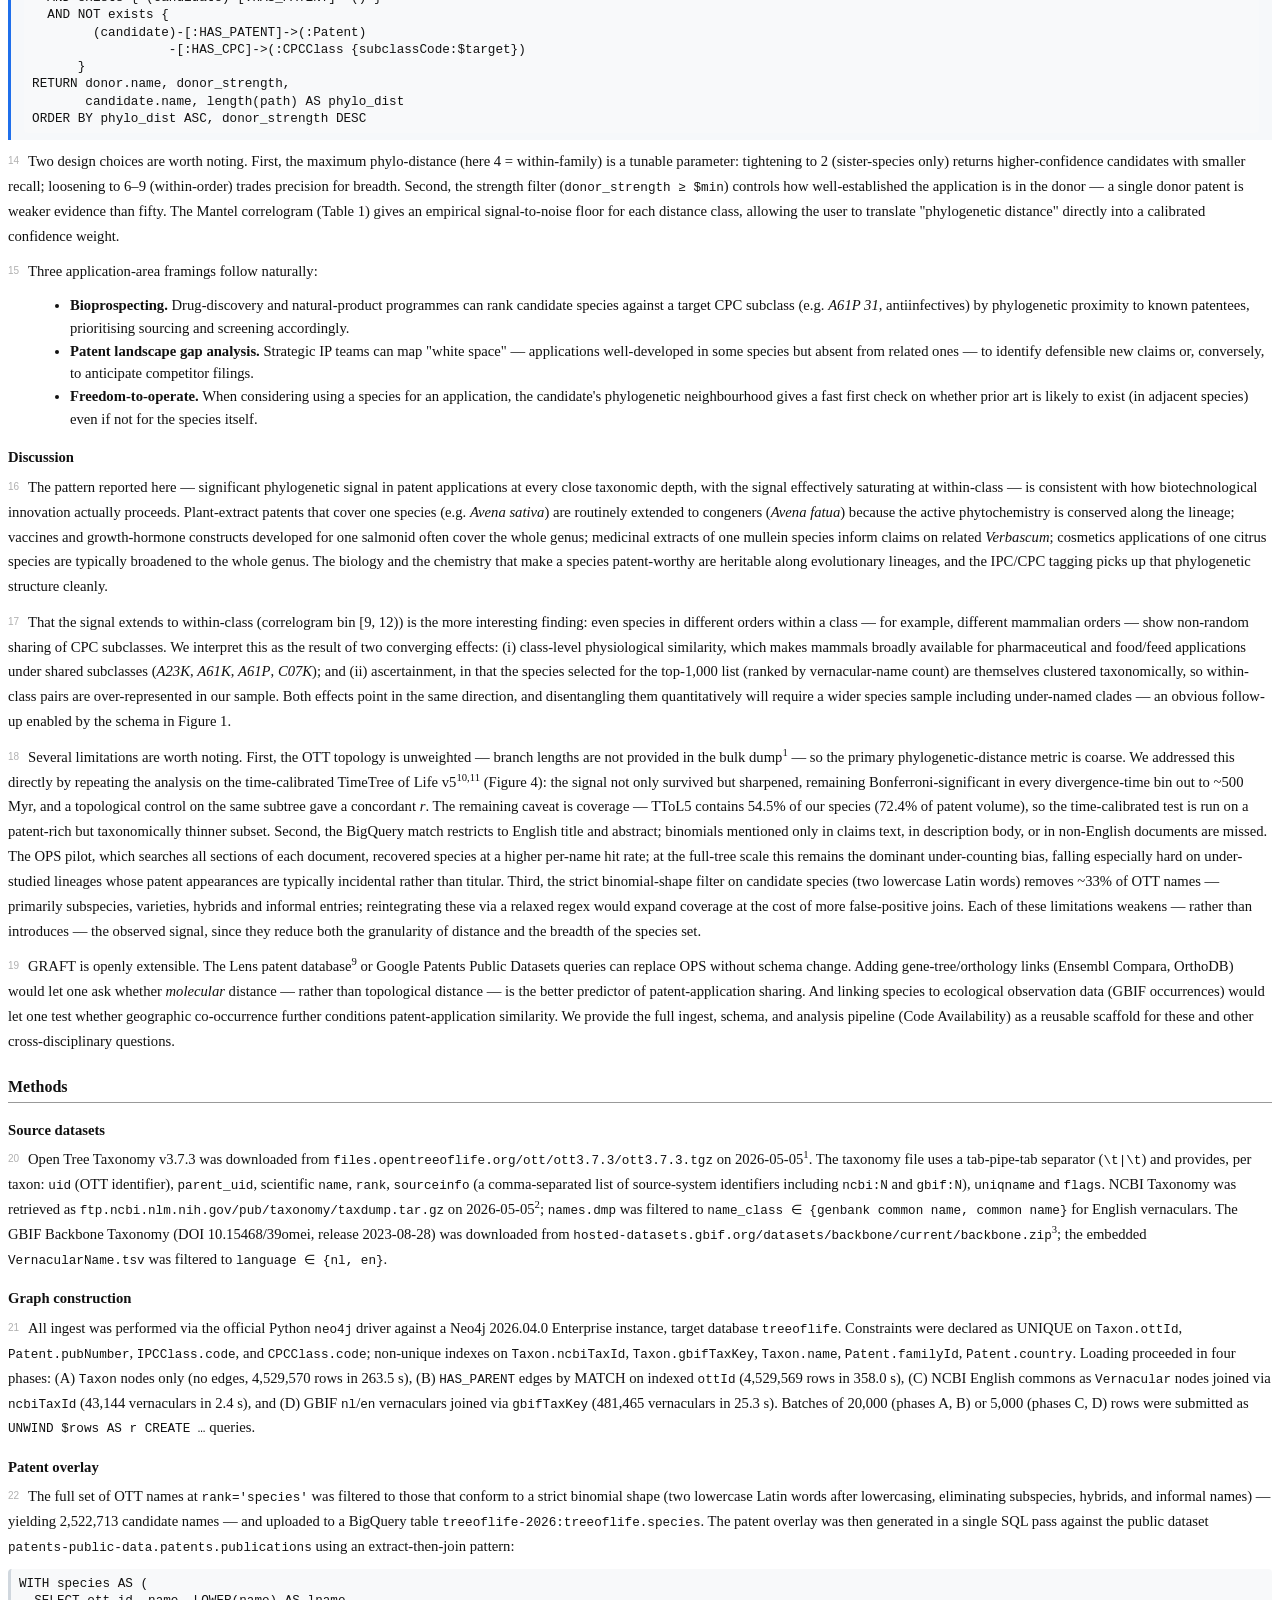
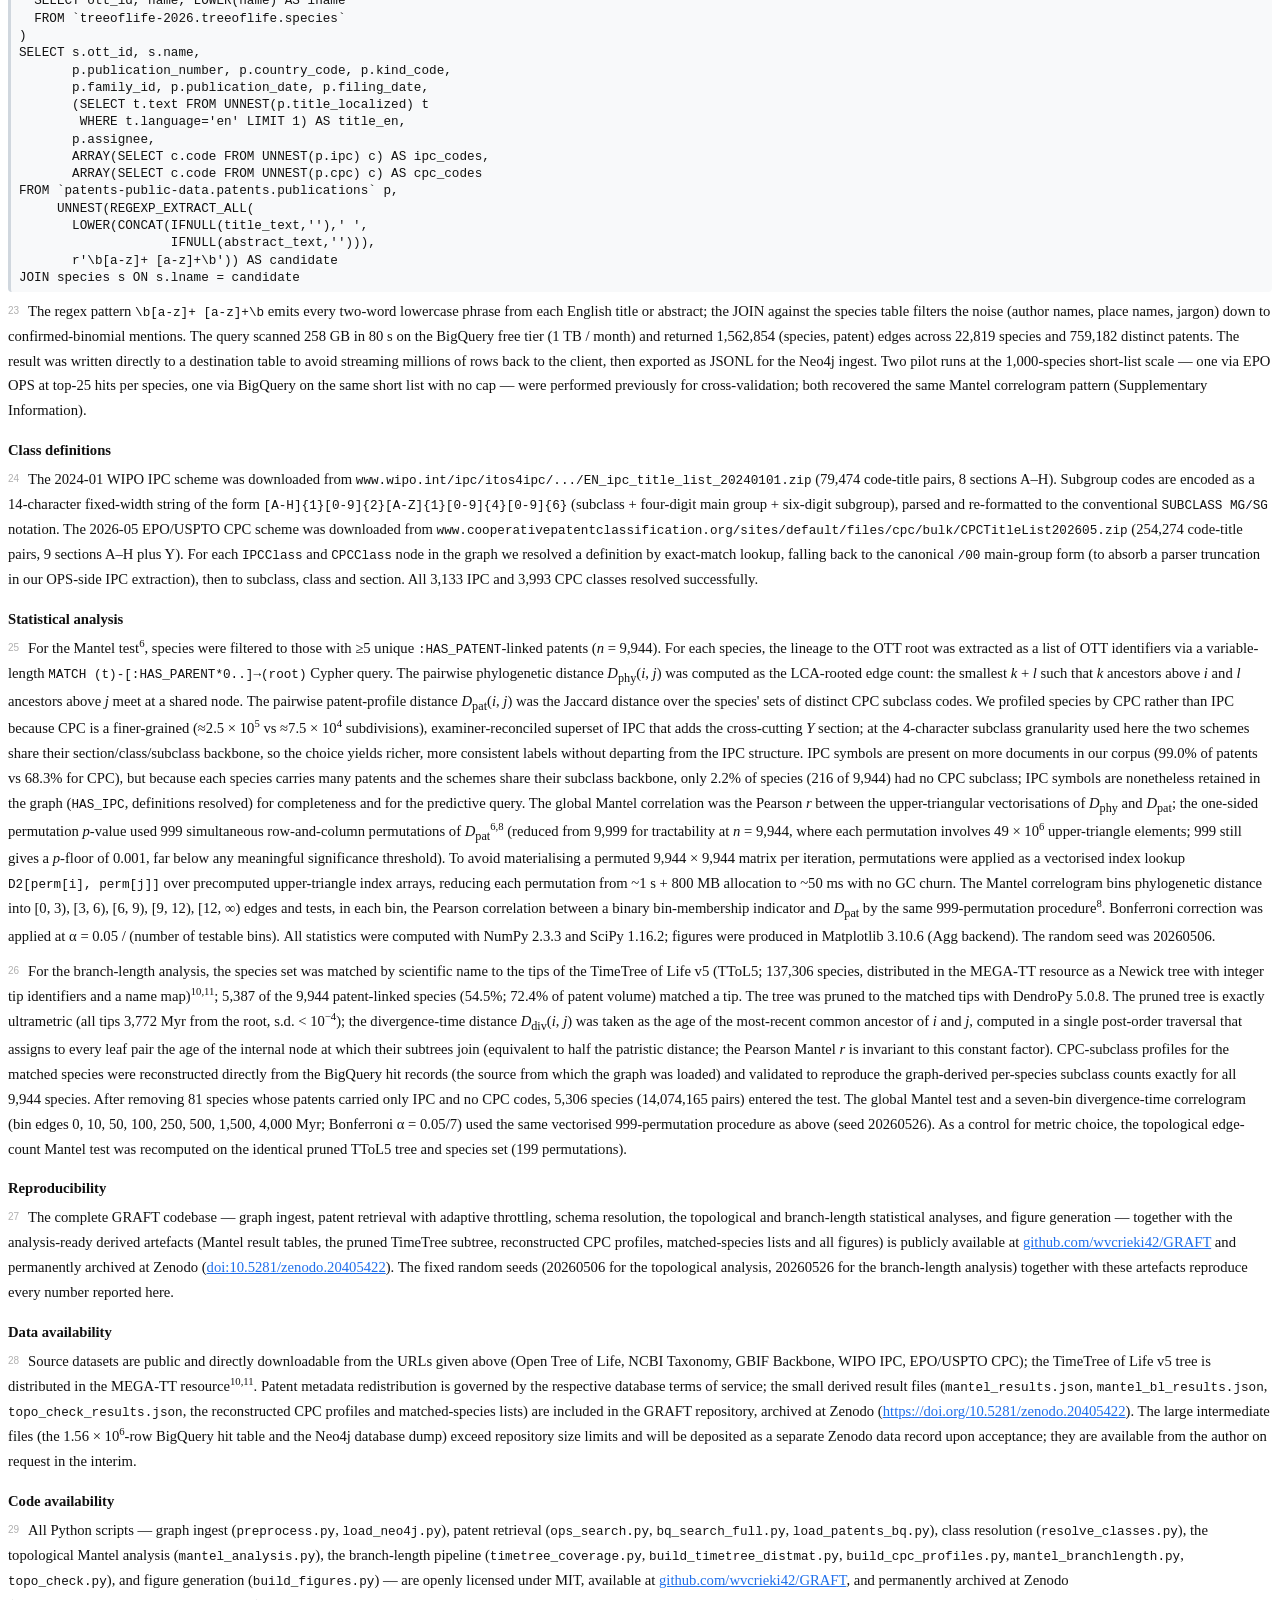
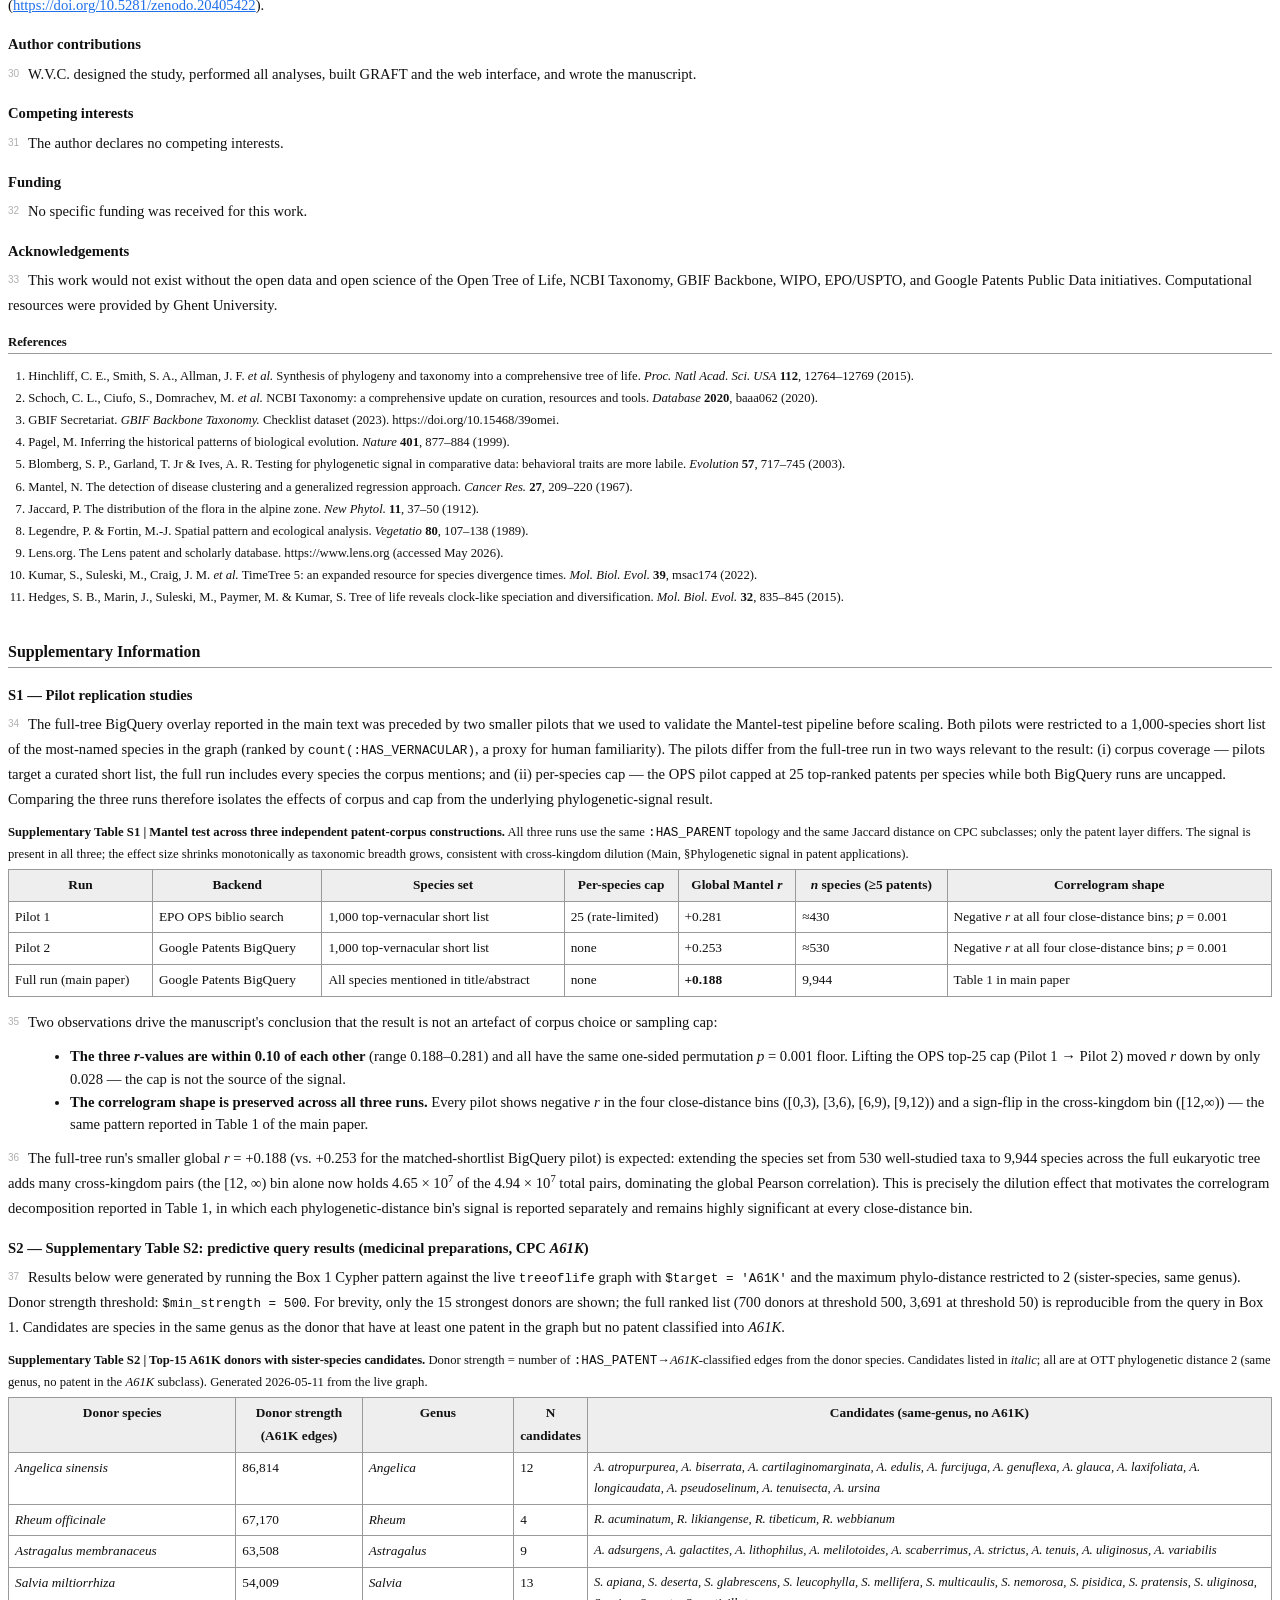
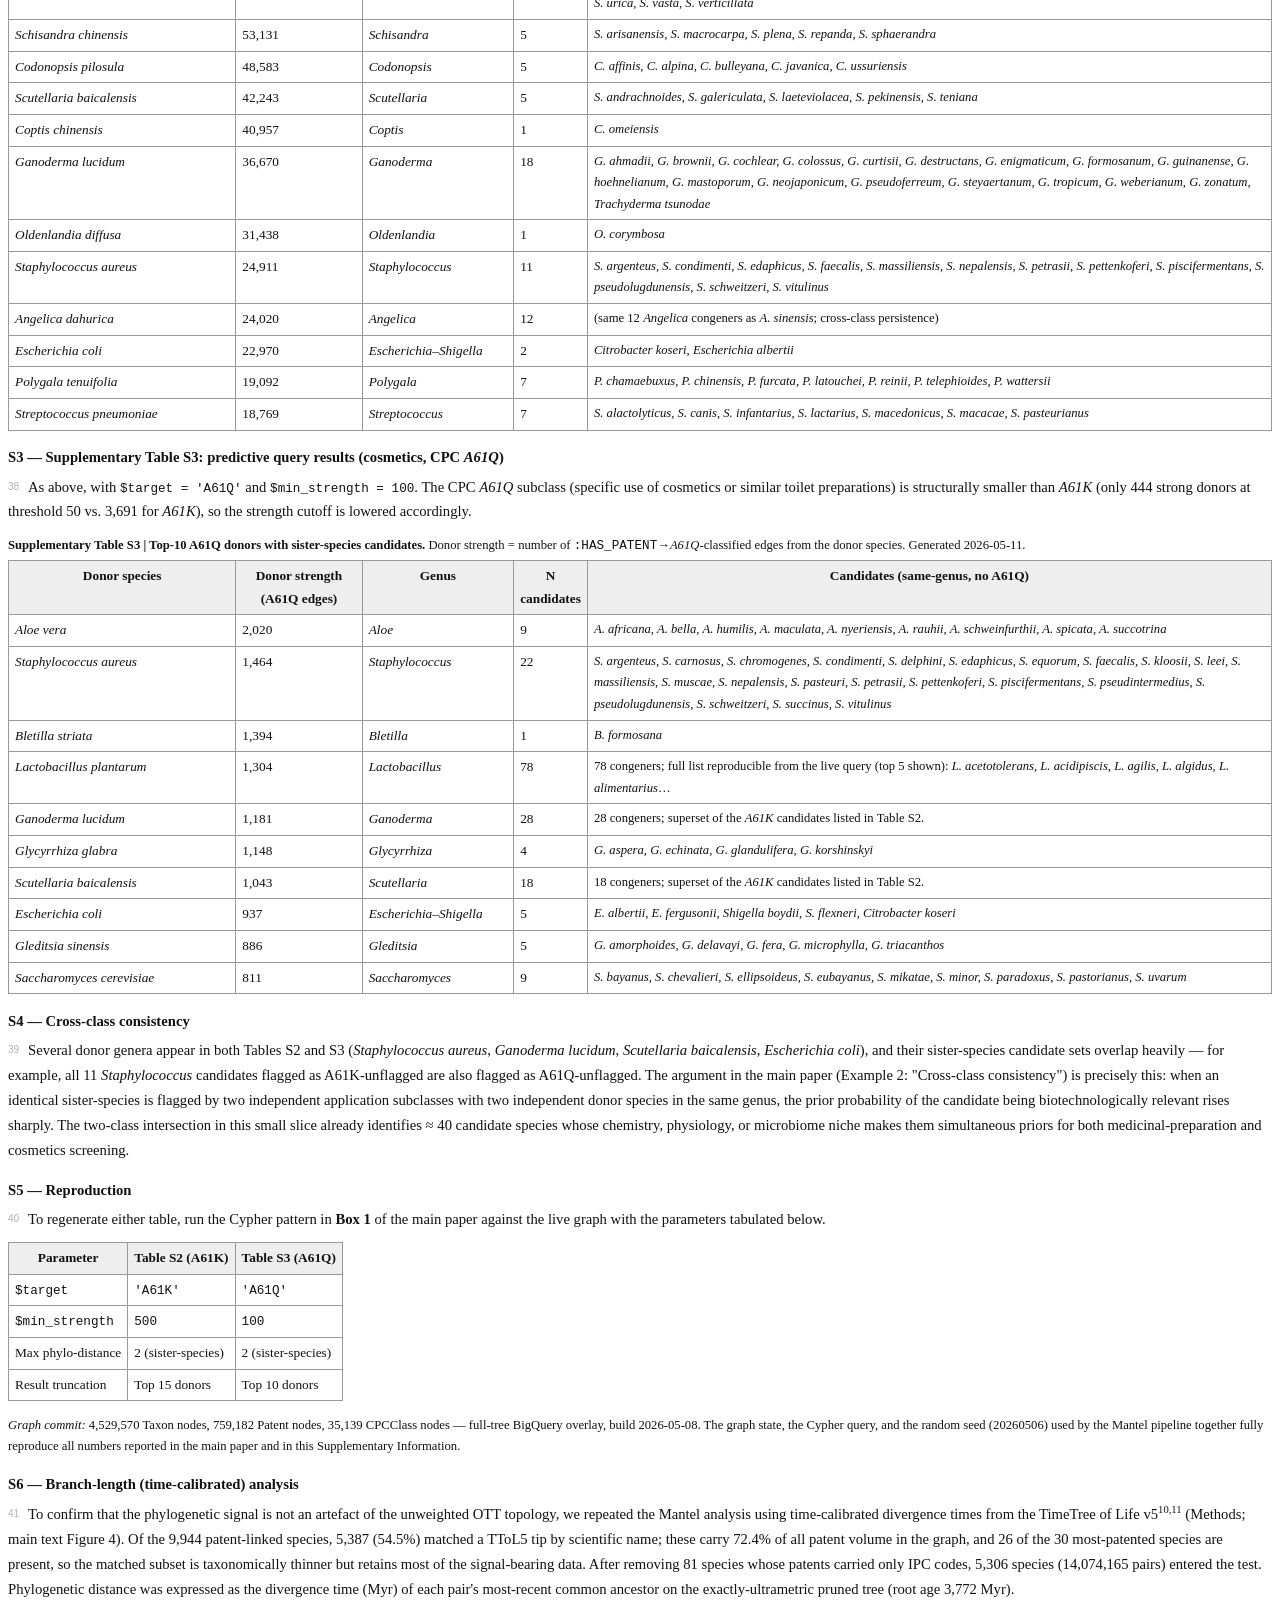
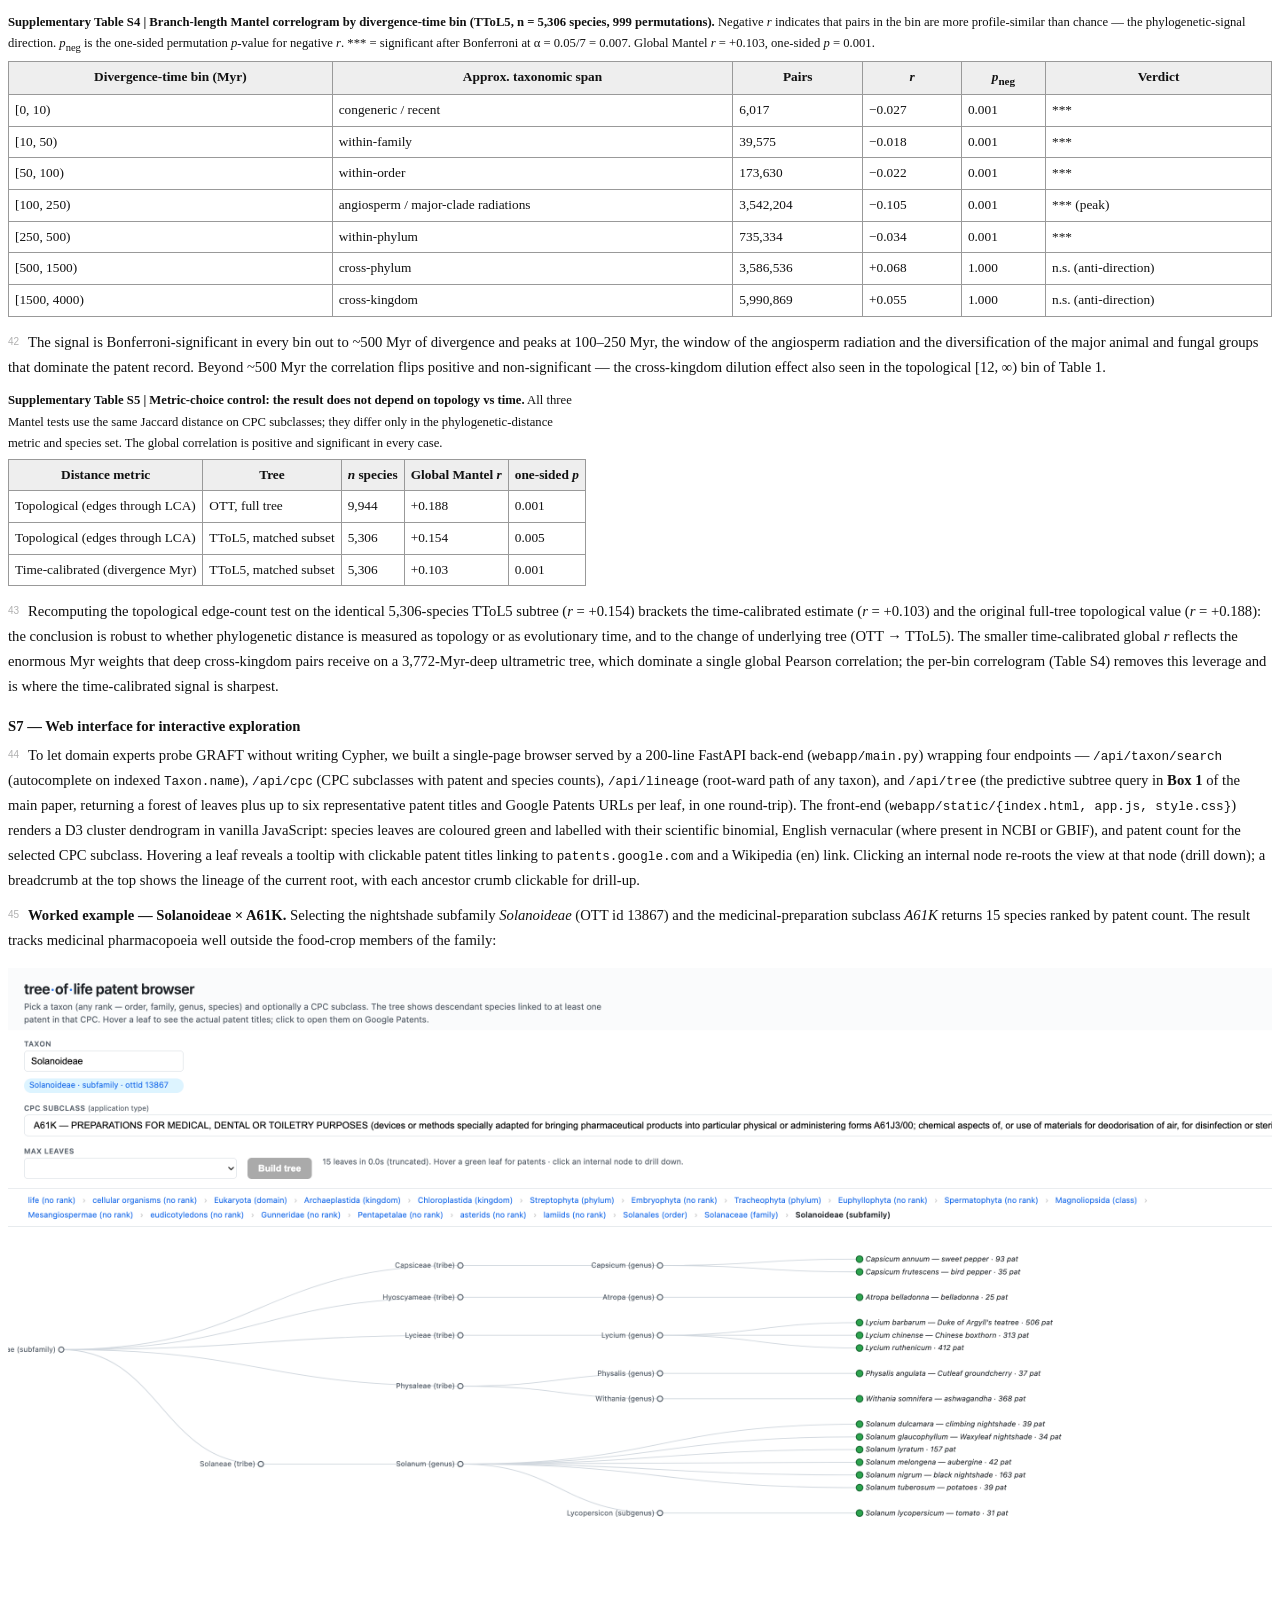
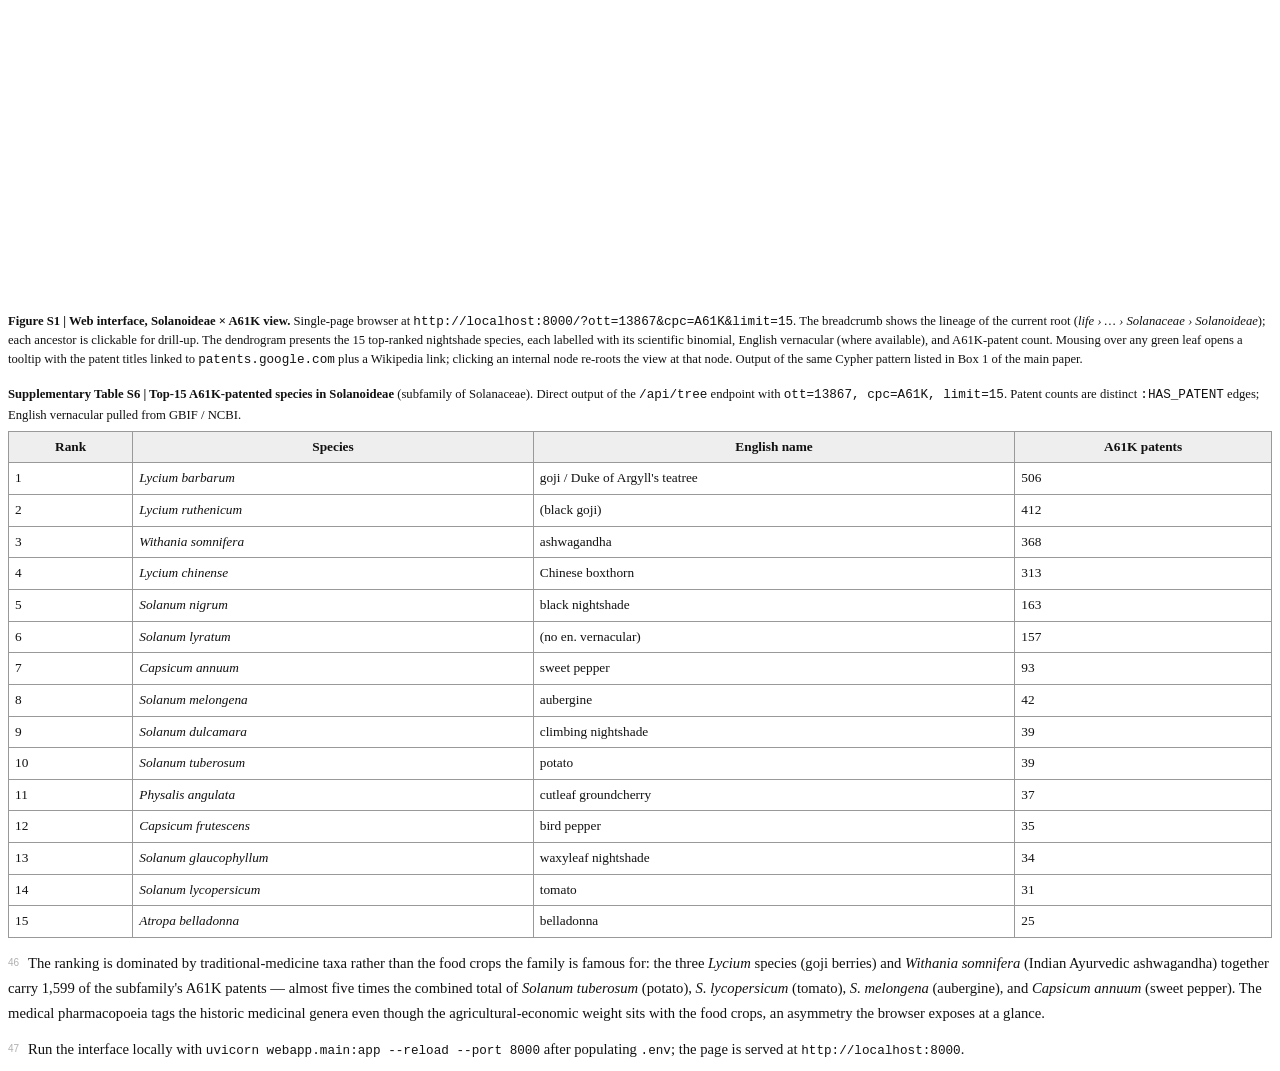
==== commit 79a0e4de: "Sync manuscript: CPC/IPC rationale, language justification, intro rewrite, supplement reorder (web i" ====
--- a/manuscript/paper.html
+++ b/manuscript/paper.html
@@ -77,9 +77,9 @@
 </div>
 
 <h2>Main</h2>
-<p>The tree of life is the canonical organizing principle for biological knowledge<sup>1,4</sup>. Patents are the formal, dated, and globally indexed record of human-designed biotechnological applications, classified through the International Patent Classification (IPC) and the Cooperative Patent Classification (CPC) systems. Despite the size and structure of both resources, no graph-based integration linking complete taxonomic topology to patent classification has been published in the public domain. We asked whether such an integration would reveal a measurable <em>phylogenetic signal</em><sup>4,5</sup> in patent applications: whether closely related species tend to be exploited for similar biotechnologies — a question of obvious relevance to bioprospecting, freedom-to-operate analyses, and the geographic and ecological structure of biotechnological innovation.</p>
-
-<p>We assembled a Neo4j 2026.04 graph database (<code>treeoflife</code>) integrating three primary sources: (i) the Open Tree of Life Open Tree Taxonomy v3.7.3 (released 2025-12-22), providing topology and identifier cross-references; (ii) NCBI Taxonomy (taxdump retrieved 2026-05-05), providing scientific authority on taxon identifiers and English vernacular names; and (iii) the GBIF Backbone Taxonomy (release 2023-08-28), filtered to English (<i>en</i>) and Dutch (<i>nl</i>) vernacular records<sup>3</sup>. The OTT taxonomic file embeds NCBI and GBIF cross-references in its <code>sourceinfo</code> field (e.g. <code>ncbi:9606,gbif:2436436</code>), which we used as the primary join key — sidestepping the well-known ambiguities of name-based matching. After preprocessing (Methods), the graph held 4,529,570 <code>:Taxon</code> nodes connected by 4,529,569 <code>:HAS_PARENT</code> edges (a single root, "life") and 524,609 <code>:Vernacular</code> nodes (479,194 English + 45,415 Dutch).</p>
+<p>The tree of life is the canonical organizing principle for biological knowledge<sup>1,4</sup>. Patents are the formal, dated, and globally indexed record of human-designed biotechnological applications, classified through the International Patent Classification (IPC) and the Cooperative Patent Classification (CPC) systems. Despite the size and structure of both resources, no graph-based integration linking complete taxonomic topology to patent classification has been published in the public domain. We asked whether such an integration would reveal a measurable <em>phylogenetic signal</em><sup>4,5</sup> in patent applications: whether closely related species tend to be exploited for similar biotechnologies — a question of obvious relevance to bioprospecting, freedom-to-operate analysis, and patent-landscape gap analysis: a phylogenetically structured signal would turn the tree of life itself into a predictive prior for which species to screen next for a given application.</p>
+
+<p>We assembled a Neo4j 2026.04 graph database (<code>treeoflife</code>) integrating three primary sources: (i) the Open Tree of Life Open Tree Taxonomy v3.7.3 (released 2025-12-22), providing topology and identifier cross-references; (ii) NCBI Taxonomy (taxdump retrieved 2026-05-05), providing scientific authority on taxon identifiers and English vernacular names; and (iii) the GBIF Backbone Taxonomy (release 2023-08-28), filtered to English (<i>en</i>) and Dutch (<i>nl</i>) vernacular records<sup>3</sup>. The OTT taxonomic file embeds NCBI and GBIF cross-references in its <code>sourceinfo</code> field (e.g. <code>ncbi:9606,gbif:2436436</code>), which we used as the primary join key — sidestepping the well-known ambiguities of name-based matching. After preprocessing (Methods), the graph held 4,529,570 <code>:Taxon</code> nodes connected by 4,529,569 <code>:HAS_PARENT</code> edges (a single root, "life") and 524,609 <code>:Vernacular</code> nodes (479,194 English + 45,415 Dutch). English is the primary vernacular layer — it is the lingua franca of the patent and scientific corpora analysed here and the language with by far the broadest GBIF vernacular coverage — whereas Dutch was included purely as a proof-of-concept second language, illustrating that the vernacular layer extends to any GBIF-supported language by changing a single ISO language-code filter, with no schema change.</p>
 
 <figure>
 <img src="../data/fig1_schema.png" alt="Integrated graph schema">
@@ -97,7 +97,7 @@
 </figure>
 
 <h3>Phylogenetic signal in patent applications</h3>
-<p>To test whether phylogenetically related species share more similar patent applications, we computed two pairwise distance matrices over the same set of species and applied the Mantel test<sup>6</sup>. The phylogenetic distance between any two species was defined as the number of <code>HAS_PARENT</code> edges on the path through their lowest common ancestor in OTT — a topological distance, since OTT does not provide branch lengths. The patent-profile distance was defined as the Jaccard distance<sup>7</sup> between the sets of <em>CPC subclasses</em> (4-character codes such as <i>A23K</i>, <i>C12N</i>) tagged on each species' patents; aggregation to subclass level reduces noise relative to the full subgroup code while remaining at the granularity at which "applications" cluster in patent law.</p>
+<p>To test whether phylogenetically related species share more similar patent applications, we computed two pairwise distance matrices over the same set of species and applied the Mantel test<sup>6</sup>. The phylogenetic distance between any two species was defined as the number of <code>HAS_PARENT</code> edges on the path through their lowest common ancestor in OTT — a topological distance, since OTT does not provide branch lengths. The patent-profile distance was defined as the Jaccard distance<sup>7</sup> between the sets of <em>CPC subclasses</em> (4-character codes such as <i>A23K</i>, <i>C12N</i>) tagged on each species' patents; aggregation to subclass level reduces noise relative to the full subgroup code while remaining at the granularity at which "applications" cluster in patent law. We used the Cooperative Patent Classification (CPC) — the finer-grained, jointly EPO/USPTO-maintained superset of IPC, including its cross-cutting <i>Y</i> section absent from IPC — as the application vocabulary, while remaining on the shared IPC section/class/subclass backbone at this 4-character granularity (Methods).</p>
 
 <p>Restricting to the 9,944 species with ≥5 unique patents (a standard practice to limit profile-vector noise<sup>5</sup>), the global Mantel correlation was Pearson <i>r</i> = +0.188 across 49,436,596 species pairs, one-sided permutation <i>p</i> = 0.001 (the floor of the 999-permutation null distribution). Phylogenetic distance ranged from 2 (sister species) to 58 (cross-kingdom pairs); CPC Jaccard distance from 0 (identical profiles) to 1 (disjoint profiles). The positive correlation indicates that as phylogenetic distance grows, patent profiles become more dissimilar — the direction predicted by the phylogenetic-signal hypothesis. The effect size (<i>r</i> ≈ 0.19) is somewhat smaller than in the smaller-sample pilots — expected, because the 9,944-species set spans the full eukaryotic tree and includes many cross-kingdom pairs that dilute the global average. Two earlier pilots — one via OPS at top-25 hits per species and one via BigQuery limited to the same 1,000-species short list — returned <i>r</i> = +0.281 and +0.253 respectively, monotonically converging on the full-tree estimate as taxonomic breadth increases.</p>
 
@@ -123,7 +123,7 @@
 <h3>Branch-length validation: divergence time confirms the signal</h3>
 <p>The topological metric above counts nodes, not evolutionary time: ten <code>HAS_PARENT</code> edges separate very different real timespans in slowly- versus rapidly-diversifying clades. To test whether the signal survives a time-calibrated distance, we mapped our species onto the TimeTree of Life v5 (TToL5), a synthesis of 4,075 published molecular-clock studies spanning 137,306 species<sup>10,11</sup>. Of the 9,944 patent-linked species, 5,387 (54.5%) matched a TToL5 tip exactly; crucially, these carry 72.4% of all patent volume in the graph (26 of the 30 most-patented species are present), so the matched subset retains the bulk of the signal-bearing data despite the species-count attrition. The pruned tree is exactly ultrametric (every tip 3,772 Myr from the root), so the patristic distance between two species equals twice the age of their most-recent common ancestor; we therefore expressed phylogenetic distance directly as <em>divergence time</em> in millions of years and recomputed the same CPC-subclass Jaccard test over the 5,306 matched species with a non-empty profile (14,074,165 pairs).</p>
 
-<p>The global Mantel correlation remained positive and significant (Pearson <i>r</i> = +0.103, one-sided permutation <i>p</i> = 0.001): species that diverged longer ago have more dissimilar patent profiles, the same direction as the topological test. The correlogram (Figure 4) is sharper in calibrated time than in node counts. Every divergence-time bin out to <b>~500 Myr</b> shows a Bonferroni-significant negative correlation (α = 0.05/7 = 0.007) — from congeneric splits (&lt;10 Myr, <i>r</i> = −0.027) through the 100–250 Myr window, where the signal peaks (<i>r</i> = −0.105 over 3.5 × 10<sup>6</sup> pairs) and which coincides with the radiations of the angiosperms and the major animal and fungal groups that dominate the patent record. Beyond ~500 Myr — the deep cross-phylum and cross-kingdom splits — the correlation flips positive and non-significant, exactly mirroring the cross-kingdom dilution seen in the topological [12, ∞) bin. As a control for metric choice, recomputing the <em>topological</em> (edge-count) Mantel on the identical 5,306-species TToL5 subtree returned <i>r</i> = +0.154 (<i>p</i> = 0.005), bracketing the time-calibrated estimate and the original full-tree value (<i>r</i> = +0.188): the conclusion does not depend on whether phylogenetic distance is measured as topology or as time (Supplementary Information S7, Table S6).</p>
+<p>The global Mantel correlation remained positive and significant (Pearson <i>r</i> = +0.103, one-sided permutation <i>p</i> = 0.001): species that diverged longer ago have more dissimilar patent profiles, the same direction as the topological test. The correlogram (Figure 4) is sharper in calibrated time than in node counts. Every divergence-time bin out to <b>~500 Myr</b> shows a Bonferroni-significant negative correlation (α = 0.05/7 = 0.007) — from congeneric splits (&lt;10 Myr, <i>r</i> = −0.027) through the 100–250 Myr window, where the signal peaks (<i>r</i> = −0.105 over 3.5 × 10<sup>6</sup> pairs) and which coincides with the radiations of the angiosperms and the major animal and fungal groups that dominate the patent record. Beyond ~500 Myr — the deep cross-phylum and cross-kingdom splits — the correlation flips positive and non-significant, exactly mirroring the cross-kingdom dilution seen in the topological [12, ∞) bin. As a control for metric choice, recomputing the <em>topological</em> (edge-count) Mantel on the identical 5,306-species TToL5 subtree returned <i>r</i> = +0.154 (<i>p</i> = 0.005), bracketing the time-calibrated estimate and the original full-tree value (<i>r</i> = +0.188): the conclusion does not depend on whether phylogenetic distance is measured as topology or as time (Supplementary Information S6, Table S5).</p>
 
 <figure>
 <img src="../data/mantel_bl_correlogram.png" alt="Branch-length Mantel correlogram">
@@ -208,7 +208,7 @@
 <p>The 2024-01 WIPO IPC scheme was downloaded from <span class="mono">www.wipo.int/ipc/itos4ipc/.../EN_ipc_title_list_20240101.zip</span> (79,474 code-title pairs, 8 sections A–H). Subgroup codes are encoded as a 14-character fixed-width string of the form <code>[A-H]{1}[0-9]{2}[A-Z]{1}[0-9]{4}[0-9]{6}</code> (subclass + four-digit main group + six-digit subgroup), parsed and re-formatted to the conventional <code>SUBCLASS MG/SG</code> notation. The 2026-05 EPO/USPTO CPC scheme was downloaded from <span class="mono">www.cooperativepatentclassification.org/sites/default/files/cpc/bulk/CPCTitleList202605.zip</span> (254,274 code-title pairs, 9 sections A–H plus Y). For each <code>IPCClass</code> and <code>CPCClass</code> node in the graph we resolved a definition by exact-match lookup, falling back to the canonical <code>/00</code> main-group form (to absorb a parser truncation in our OPS-side IPC extraction), then to subclass, class and section. All 3,133 IPC and 3,993 CPC classes resolved successfully.</p>
 
 <h3>Statistical analysis</h3>
-<p>For the Mantel test<sup>6</sup>, species were filtered to those with ≥5 unique <code>:HAS_PATENT</code>-linked patents (<i>n</i> = 9,944). For each species, the lineage to the OTT root was extracted as a list of OTT identifiers via a variable-length <code>MATCH (t)-[:HAS_PARENT*0..]→(root)</code> Cypher query. The pairwise phylogenetic distance <i>D</i><sub>phy</sub>(<i>i</i>, <i>j</i>) was computed as the LCA-rooted edge count: the smallest <i>k</i> + <i>l</i> such that <i>k</i> ancestors above <i>i</i> and <i>l</i> ancestors above <i>j</i> meet at a shared node. The pairwise patent-profile distance <i>D</i><sub>pat</sub>(<i>i</i>, <i>j</i>) was the Jaccard distance over the species' sets of distinct CPC subclass codes. The global Mantel correlation was the Pearson <i>r</i> between the upper-triangular vectorisations of <i>D</i><sub>phy</sub> and <i>D</i><sub>pat</sub>; the one-sided permutation <i>p</i>-value used 999 simultaneous row-and-column permutations of <i>D</i><sub>pat</sub><sup>6,8</sup> (reduced from 9,999 for tractability at <i>n</i> = 9,944, where each permutation involves 49 × 10<sup>6</sup> upper-triangle elements; 999 still gives a <i>p</i>-floor of 0.001, far below any meaningful significance threshold). To avoid materialising a permuted 9,944 × 9,944 matrix per iteration, permutations were applied as a vectorised index lookup <code>D2[perm[i], perm[j]]</code> over precomputed upper-triangle index arrays, reducing each permutation from ~1 s + 800 MB allocation to ~50 ms with no GC churn. The Mantel correlogram bins phylogenetic distance into [0, 3), [3, 6), [6, 9), [9, 12), [12, ∞) edges and tests, in each bin, the Pearson correlation between a binary bin-membership indicator and <i>D</i><sub>pat</sub> by the same 999-permutation procedure<sup>8</sup>. Bonferroni correction was applied at α = 0.05 / (number of testable bins). All statistics were computed with NumPy 2.3.3 and SciPy 1.16.2; figures were produced in Matplotlib 3.10.6 (Agg backend). The random seed was 20260506.</p>
+<p>For the Mantel test<sup>6</sup>, species were filtered to those with ≥5 unique <code>:HAS_PATENT</code>-linked patents (<i>n</i> = 9,944). For each species, the lineage to the OTT root was extracted as a list of OTT identifiers via a variable-length <code>MATCH (t)-[:HAS_PARENT*0..]→(root)</code> Cypher query. The pairwise phylogenetic distance <i>D</i><sub>phy</sub>(<i>i</i>, <i>j</i>) was computed as the LCA-rooted edge count: the smallest <i>k</i> + <i>l</i> such that <i>k</i> ancestors above <i>i</i> and <i>l</i> ancestors above <i>j</i> meet at a shared node. The pairwise patent-profile distance <i>D</i><sub>pat</sub>(<i>i</i>, <i>j</i>) was the Jaccard distance over the species' sets of distinct CPC subclass codes. We profiled species by CPC rather than IPC because CPC is a finer-grained (≈2.5 × 10<sup>5</sup> vs ≈7.5 × 10<sup>4</sup> subdivisions), examiner-reconciled superset of IPC that adds the cross-cutting <i>Y</i> section; at the 4-character subclass granularity used here the two schemes share their section/class/subclass backbone, so the choice yields richer, more consistent labels without departing from the IPC structure. IPC symbols are present on more documents in our corpus (99.0% of patents vs 68.3% for CPC), but because each species carries many patents and the schemes share their subclass backbone, only 2.2% of species (216 of 9,944) had no CPC subclass; IPC symbols are nonetheless retained in the graph (<code>HAS_IPC</code>, definitions resolved) for completeness and for the predictive query. The global Mantel correlation was the Pearson <i>r</i> between the upper-triangular vectorisations of <i>D</i><sub>phy</sub> and <i>D</i><sub>pat</sub>; the one-sided permutation <i>p</i>-value used 999 simultaneous row-and-column permutations of <i>D</i><sub>pat</sub><sup>6,8</sup> (reduced from 9,999 for tractability at <i>n</i> = 9,944, where each permutation involves 49 × 10<sup>6</sup> upper-triangle elements; 999 still gives a <i>p</i>-floor of 0.001, far below any meaningful significance threshold). To avoid materialising a permuted 9,944 × 9,944 matrix per iteration, permutations were applied as a vectorised index lookup <code>D2[perm[i], perm[j]]</code> over precomputed upper-triangle index arrays, reducing each permutation from ~1 s + 800 MB allocation to ~50 ms with no GC churn. The Mantel correlogram bins phylogenetic distance into [0, 3), [3, 6), [6, 9), [9, 12), [12, ∞) edges and tests, in each bin, the Pearson correlation between a binary bin-membership indicator and <i>D</i><sub>pat</sub> by the same 999-permutation procedure<sup>8</sup>. Bonferroni correction was applied at α = 0.05 / (number of testable bins). All statistics were computed with NumPy 2.3.3 and SciPy 1.16.2; figures were produced in Matplotlib 3.10.6 (Agg backend). The random seed was 20260506.</p>
 
 <p>For the branch-length analysis, the species set was matched by scientific name to the tips of the TimeTree of Life v5 (TToL5; 137,306 species, distributed in the MEGA-TT resource as a Newick tree with integer tip identifiers and a name map)<sup>10,11</sup>; 5,387 of the 9,944 patent-linked species (54.5%; 72.4% of patent volume) matched a tip. The tree was pruned to the matched tips with DendroPy 5.0.8. The pruned tree is exactly ultrametric (all tips 3,772 Myr from the root, s.d. &lt; 10<sup>−4</sup>); the divergence-time distance <i>D</i><sub>div</sub>(<i>i</i>, <i>j</i>) was taken as the age of the most-recent common ancestor of <i>i</i> and <i>j</i>, computed in a single post-order traversal that assigns to every leaf pair the age of the internal node at which their subtrees join (equivalent to half the patristic distance; the Pearson Mantel <i>r</i> is invariant to this constant factor). CPC-subclass profiles for the matched species were reconstructed directly from the BigQuery hit records (the source from which the graph was loaded) and validated to reproduce the graph-derived per-species subclass counts exactly for all 9,944 species. After removing 81 species whose patents carried only IPC and no CPC codes, 5,306 species (14,074,165 pairs) entered the test. The global Mantel test and a seven-bin divergence-time correlogram (bin edges 0, 10, 50, 100, 250, 500, 1,500, 4,000 Myr; Bonferroni α = 0.05/7) used the same vectorised 999-permutation procedure as above (seed 20260526). As a control for metric choice, the topological edge-count Mantel test was recomputed on the identical pruned TToL5 tree and species set (199 permutations).</p>
 
@@ -342,7 +342,38 @@
 </table>
 <p class="small"><i>Graph commit:</i> 4,529,570 Taxon nodes, 759,182 Patent nodes, 35,139 CPCClass nodes &mdash; full-tree BigQuery overlay, build 2026-05-08. The graph state, the Cypher query, and the random seed (20260506) used by the Mantel pipeline together fully reproduce all numbers reported in the main paper and in this Supplementary Information.</p>
 
-<h3>S6 &mdash; Web interface for interactive exploration</h3>
+<h3>S6 &mdash; Branch-length (time-calibrated) analysis</h3>
+<p>To confirm that the phylogenetic signal is not an artefact of the unweighted OTT topology, we repeated the Mantel analysis using time-calibrated divergence times from the TimeTree of Life v5<sup>10,11</sup> (Methods; main text Figure 4). Of the 9,944 patent-linked species, 5,387 (54.5%) matched a TToL5 tip by scientific name; these carry 72.4% of all patent volume in the graph, and 26 of the 30 most-patented species are present, so the matched subset is taxonomically thinner but retains most of the signal-bearing data. After removing 81 species whose patents carried only IPC codes, 5,306 species (14,074,165 pairs) entered the test. Phylogenetic distance was expressed as the divergence time (Myr) of each pair's most-recent common ancestor on the exactly-ultrametric pruned tree (root age 3,772 Myr).</p>
+
+<table>
+<caption><b>Supplementary Table S4 | Branch-length Mantel correlogram by divergence-time bin (TToL5, n = 5,306 species, 999 permutations).</b> Negative <i>r</i> indicates that pairs in the bin are more profile-similar than chance &mdash; the phylogenetic-signal direction. <i>p</i><sub>neg</sub> is the one-sided permutation <i>p</i>-value for negative <i>r</i>. *** = significant after Bonferroni at α = 0.05/7 = 0.007. Global Mantel <i>r</i> = +0.103, one-sided <i>p</i> = 0.001.</caption>
+<thead><tr><th>Divergence-time bin (Myr)</th><th>Approx. taxonomic span</th><th>Pairs</th><th><i>r</i></th><th><i>p</i><sub>neg</sub></th><th>Verdict</th></tr></thead>
+<tbody>
+<tr><td>[0, 10)</td><td>congeneric / recent</td><td>6,017</td><td>&minus;0.027</td><td>0.001</td><td>***</td></tr>
+<tr><td>[10, 50)</td><td>within-family</td><td>39,575</td><td>&minus;0.018</td><td>0.001</td><td>***</td></tr>
+<tr><td>[50, 100)</td><td>within-order</td><td>173,630</td><td>&minus;0.022</td><td>0.001</td><td>***</td></tr>
+<tr><td>[100, 250)</td><td>angiosperm / major-clade radiations</td><td>3,542,204</td><td>&minus;0.105</td><td>0.001</td><td>*** (peak)</td></tr>
+<tr><td>[250, 500)</td><td>within-phylum</td><td>735,334</td><td>&minus;0.034</td><td>0.001</td><td>***</td></tr>
+<tr><td>[500, 1500)</td><td>cross-phylum</td><td>3,586,536</td><td>+0.068</td><td>1.000</td><td>n.s. (anti-direction)</td></tr>
+<tr><td>[1500, 4000)</td><td>cross-kingdom</td><td>5,990,869</td><td>+0.055</td><td>1.000</td><td>n.s. (anti-direction)</td></tr>
+</tbody>
+</table>
+
+<p>The signal is Bonferroni-significant in every bin out to ~500 Myr of divergence and peaks at 100&ndash;250 Myr, the window of the angiosperm radiation and the diversification of the major animal and fungal groups that dominate the patent record. Beyond ~500 Myr the correlation flips positive and non-significant &mdash; the cross-kingdom dilution effect also seen in the topological [12, &infin;) bin of Table 1.</p>
+
+<table style="width:auto;">
+<caption><b>Supplementary Table S5 | Metric-choice control: the result does not depend on topology vs time.</b> All three Mantel tests use the same Jaccard distance on CPC subclasses; they differ only in the phylogenetic-distance metric and species set. The global correlation is positive and significant in every case.</caption>
+<thead><tr><th>Distance metric</th><th>Tree</th><th><i>n</i> species</th><th>Global Mantel <i>r</i></th><th>one-sided <i>p</i></th></tr></thead>
+<tbody>
+<tr><td>Topological (edges through LCA)</td><td>OTT, full tree</td><td>9,944</td><td>+0.188</td><td>0.001</td></tr>
+<tr><td>Topological (edges through LCA)</td><td>TToL5, matched subset</td><td>5,306</td><td>+0.154</td><td>0.005</td></tr>
+<tr><td>Time-calibrated (divergence Myr)</td><td>TToL5, matched subset</td><td>5,306</td><td>+0.103</td><td>0.001</td></tr>
+</tbody>
+</table>
+
+<p>Recomputing the topological edge-count test on the identical 5,306-species TToL5 subtree (<i>r</i> = +0.154) brackets the time-calibrated estimate (<i>r</i> = +0.103) and the original full-tree topological value (<i>r</i> = +0.188): the conclusion is robust to whether phylogenetic distance is measured as topology or as evolutionary time, and to the change of underlying tree (OTT &rarr; TToL5). The smaller time-calibrated global <i>r</i> reflects the enormous Myr weights that deep cross-kingdom pairs receive on a 3,772-Myr-deep ultrametric tree, which dominate a single global Pearson correlation; the per-bin correlogram (Table S4) removes this leverage and is where the time-calibrated signal is sharpest.</p>
+
+<h3>S7 &mdash; Web interface for interactive exploration</h3>
 <p>To let domain experts probe GRAFT without writing Cypher, we built a single-page browser served by a 200-line FastAPI back-end (<code>webapp/main.py</code>) wrapping four endpoints &mdash; <code>/api/taxon/search</code> (autocomplete on indexed <code>Taxon.name</code>), <code>/api/cpc</code> (CPC subclasses with patent and species counts), <code>/api/lineage</code> (root-ward path of any taxon), and <code>/api/tree</code> (the predictive subtree query in <b>Box 1</b> of the main paper, returning a forest of leaves plus up to six representative patent titles and Google Patents URLs per leaf, in one round-trip). The front-end (<code>webapp/static/{index.html, app.js, style.css}</code>) renders a D3 cluster dendrogram in vanilla JavaScript: species leaves are coloured green and labelled with their scientific binomial, English vernacular (where present in NCBI or GBIF), and patent count for the selected CPC subclass. Hovering a leaf reveals a tooltip with clickable patent titles linking to <code>patents.google.com</code> and a Wikipedia (en) link. Clicking an internal node re-roots the view at that node (drill down); a breadcrumb at the top shows the lineage of the current root, with each ancestor crumb clickable for drill-up.</p>
 
 <p><b>Worked example &mdash; Solanoideae &times; A61K.</b> Selecting the nightshade subfamily <i>Solanoideae</i> (OTT id 13867) and the medicinal-preparation subclass <i>A61K</i> returns 15 species ranked by patent count. The result tracks medicinal pharmacopoeia well outside the food-crop members of the family:</p>
@@ -353,7 +384,7 @@
 </figure>
 
 <table>
-<caption><b>Supplementary Table S4 | Top-15 A61K-patented species in Solanoideae</b> (subfamily of Solanaceae). Direct output of the <code>/api/tree</code> endpoint with <code>ott=13867, cpc=A61K, limit=15</code>. Patent counts are distinct <code>:HAS_PATENT</code> edges; English vernacular pulled from GBIF / NCBI.</caption>
+<caption><b>Supplementary Table S6 | Top-15 A61K-patented species in Solanoideae</b> (subfamily of Solanaceae). Direct output of the <code>/api/tree</code> endpoint with <code>ott=13867, cpc=A61K, limit=15</code>. Patent counts are distinct <code>:HAS_PATENT</code> edges; English vernacular pulled from GBIF / NCBI.</caption>
 <thead>
 <tr><th>Rank</th><th>Species</th><th>English name</th><th>A61K patents</th></tr>
 </thead>
@@ -380,36 +411,5 @@
 
 <p>Run the interface locally with <code>uvicorn webapp.main:app&nbsp;&#8209;&#8209;reload&nbsp;&#8209;&#8209;port&nbsp;8000</code> after populating <code>.env</code>; the page is served at <code>http://localhost:8000</code>.</p>
 
-<h3>S7 &mdash; Branch-length (time-calibrated) analysis</h3>
-<p>To confirm that the phylogenetic signal is not an artefact of the unweighted OTT topology, we repeated the Mantel analysis using time-calibrated divergence times from the TimeTree of Life v5<sup>10,11</sup> (Methods; main text Figure 4). Of the 9,944 patent-linked species, 5,387 (54.5%) matched a TToL5 tip by scientific name; these carry 72.4% of all patent volume in the graph, and 26 of the 30 most-patented species are present, so the matched subset is taxonomically thinner but retains most of the signal-bearing data. After removing 81 species whose patents carried only IPC codes, 5,306 species (14,074,165 pairs) entered the test. Phylogenetic distance was expressed as the divergence time (Myr) of each pair's most-recent common ancestor on the exactly-ultrametric pruned tree (root age 3,772 Myr).</p>
-
-<table>
-<caption><b>Supplementary Table S5 | Branch-length Mantel correlogram by divergence-time bin (TToL5, n = 5,306 species, 999 permutations).</b> Negative <i>r</i> indicates that pairs in the bin are more profile-similar than chance &mdash; the phylogenetic-signal direction. <i>p</i><sub>neg</sub> is the one-sided permutation <i>p</i>-value for negative <i>r</i>. *** = significant after Bonferroni at α = 0.05/7 = 0.007. Global Mantel <i>r</i> = +0.103, one-sided <i>p</i> = 0.001.</caption>
-<thead><tr><th>Divergence-time bin (Myr)</th><th>Approx. taxonomic span</th><th>Pairs</th><th><i>r</i></th><th><i>p</i><sub>neg</sub></th><th>Verdict</th></tr></thead>
-<tbody>
-<tr><td>[0, 10)</td><td>congeneric / recent</td><td>6,017</td><td>&minus;0.027</td><td>0.001</td><td>***</td></tr>
-<tr><td>[10, 50)</td><td>within-family</td><td>39,575</td><td>&minus;0.018</td><td>0.001</td><td>***</td></tr>
-<tr><td>[50, 100)</td><td>within-order</td><td>173,630</td><td>&minus;0.022</td><td>0.001</td><td>***</td></tr>
-<tr><td>[100, 250)</td><td>angiosperm / major-clade radiations</td><td>3,542,204</td><td>&minus;0.105</td><td>0.001</td><td>*** (peak)</td></tr>
-<tr><td>[250, 500)</td><td>within-phylum</td><td>735,334</td><td>&minus;0.034</td><td>0.001</td><td>***</td></tr>
-<tr><td>[500, 1500)</td><td>cross-phylum</td><td>3,586,536</td><td>+0.068</td><td>1.000</td><td>n.s. (anti-direction)</td></tr>
-<tr><td>[1500, 4000)</td><td>cross-kingdom</td><td>5,990,869</td><td>+0.055</td><td>1.000</td><td>n.s. (anti-direction)</td></tr>
-</tbody>
-</table>
-
-<p>The signal is Bonferroni-significant in every bin out to ~500 Myr of divergence and peaks at 100&ndash;250 Myr, the window of the angiosperm radiation and the diversification of the major animal and fungal groups that dominate the patent record. Beyond ~500 Myr the correlation flips positive and non-significant &mdash; the cross-kingdom dilution effect also seen in the topological [12, &infin;) bin of Table 1.</p>
-
-<table style="width:auto;">
-<caption><b>Supplementary Table S6 | Metric-choice control: the result does not depend on topology vs time.</b> All three Mantel tests use the same Jaccard distance on CPC subclasses; they differ only in the phylogenetic-distance metric and species set. The global correlation is positive and significant in every case.</caption>
-<thead><tr><th>Distance metric</th><th>Tree</th><th><i>n</i> species</th><th>Global Mantel <i>r</i></th><th>one-sided <i>p</i></th></tr></thead>
-<tbody>
-<tr><td>Topological (edges through LCA)</td><td>OTT, full tree</td><td>9,944</td><td>+0.188</td><td>0.001</td></tr>
-<tr><td>Topological (edges through LCA)</td><td>TToL5, matched subset</td><td>5,306</td><td>+0.154</td><td>0.005</td></tr>
-<tr><td>Time-calibrated (divergence Myr)</td><td>TToL5, matched subset</td><td>5,306</td><td>+0.103</td><td>0.001</td></tr>
-</tbody>
-</table>
-
-<p>Recomputing the topological edge-count test on the identical 5,306-species TToL5 subtree (<i>r</i> = +0.154) brackets the time-calibrated estimate (<i>r</i> = +0.103) and the original full-tree topological value (<i>r</i> = +0.188): the conclusion is robust to whether phylogenetic distance is measured as topology or as evolutionary time, and to the change of underlying tree (OTT &rarr; TToL5). The smaller time-calibrated global <i>r</i> reflects the enormous Myr weights that deep cross-kingdom pairs receive on a 3,772-Myr-deep ultrametric tree, which dominate a single global Pearson correlation; the per-bin correlogram (Table S5) removes this leverage and is where the time-calibrated signal is sharpest.</p>
-
 </body>
 </html>
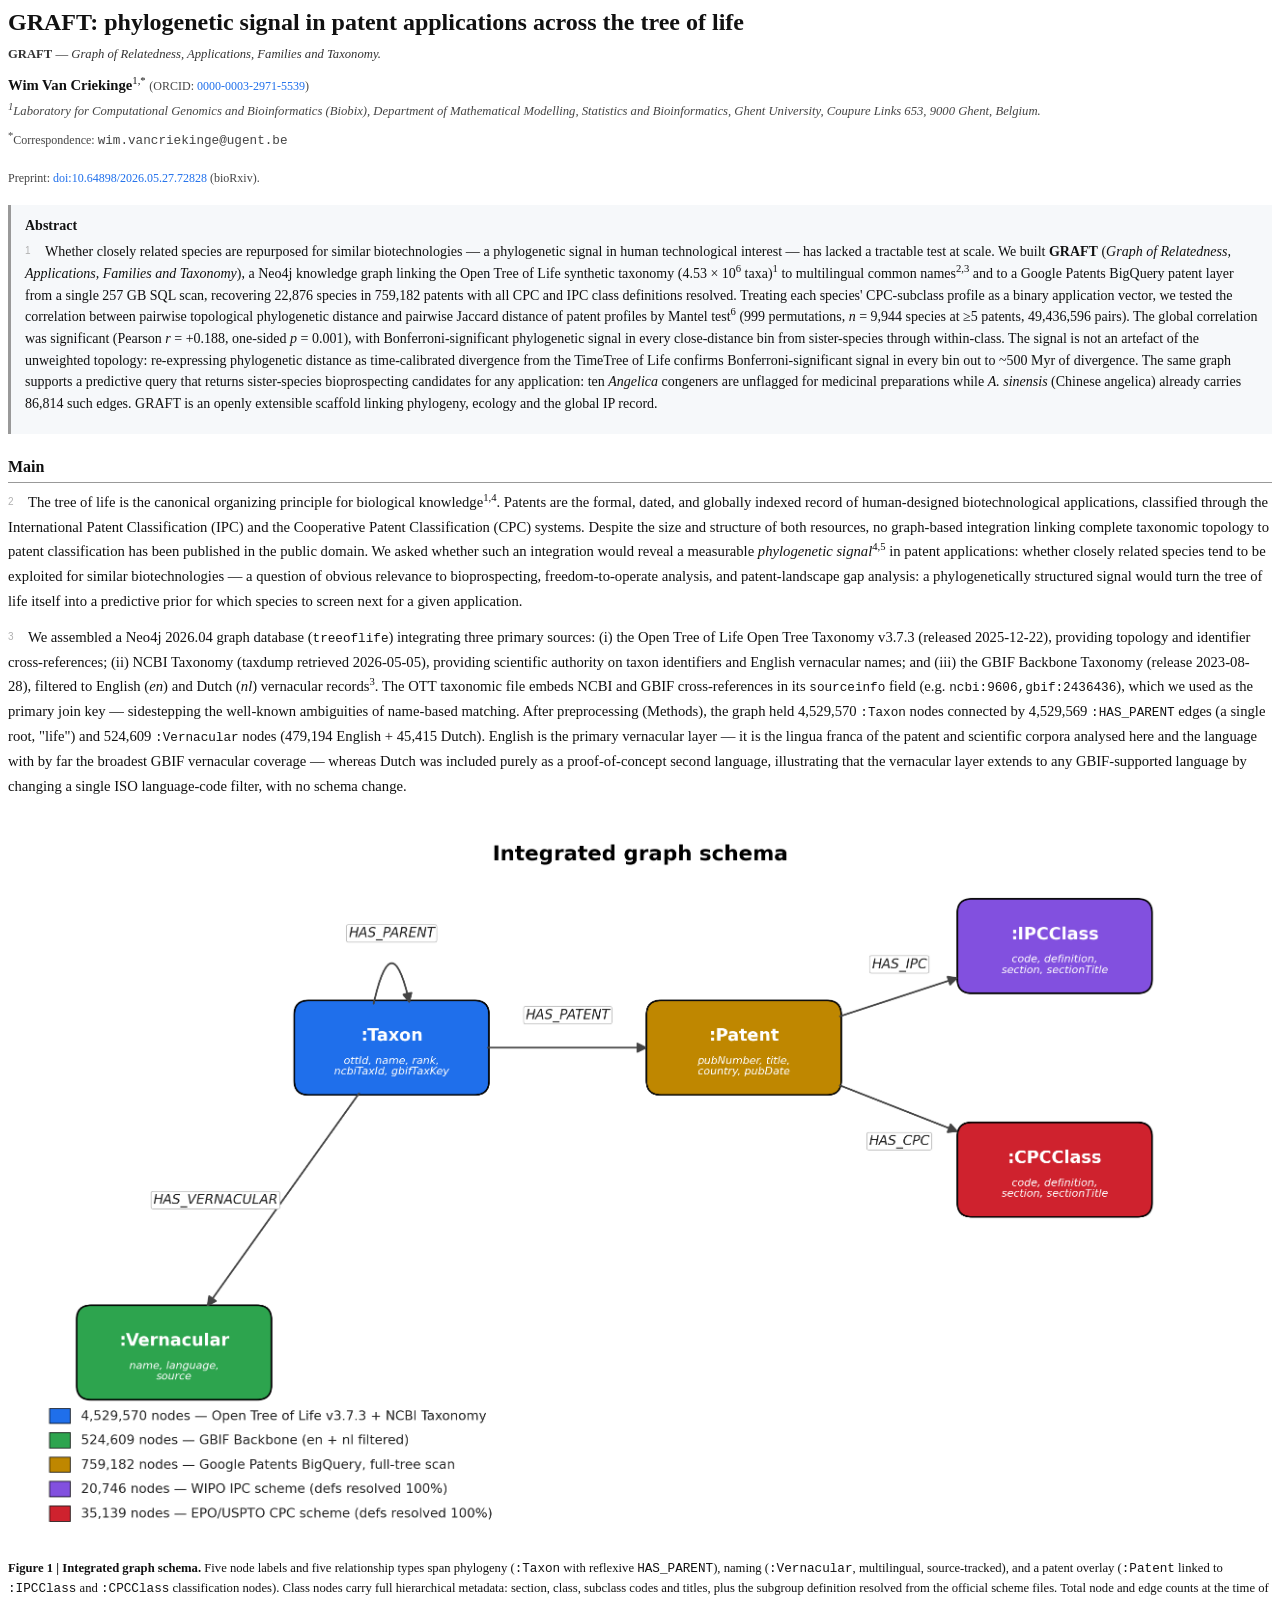
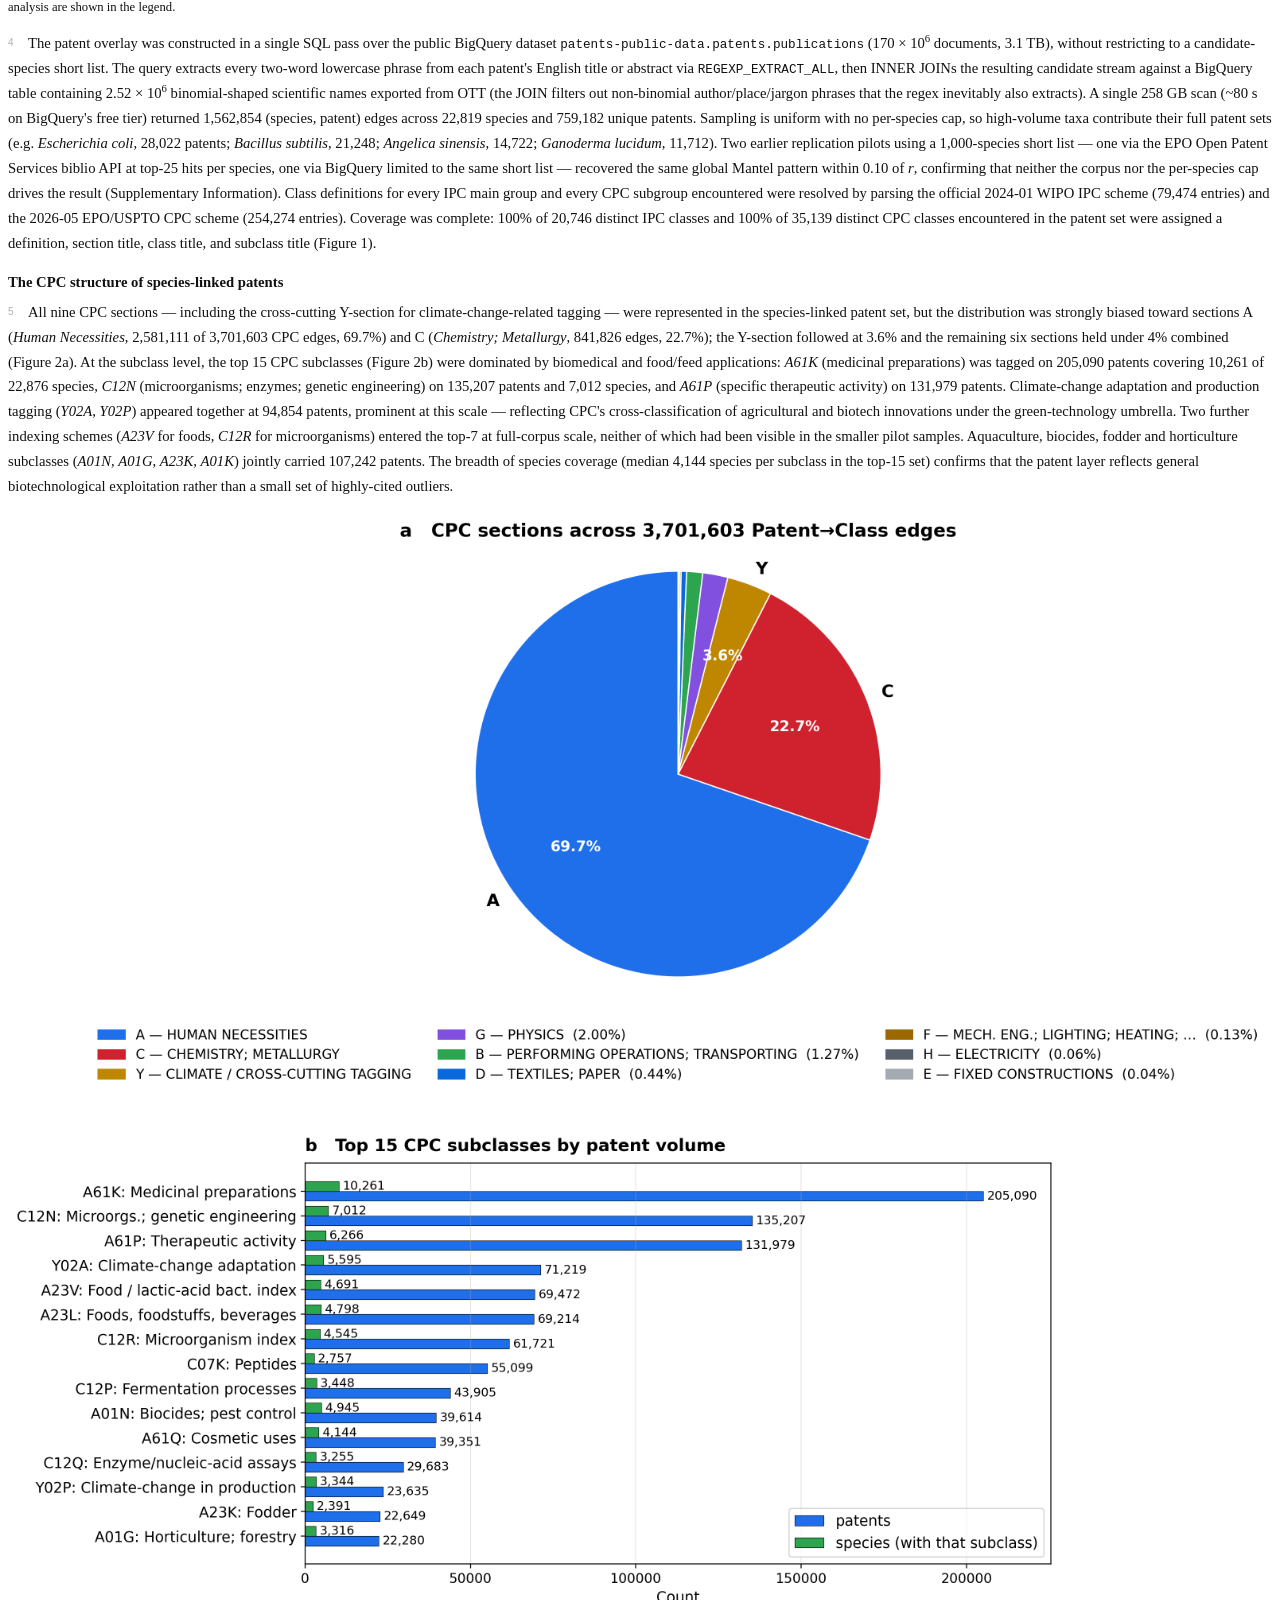
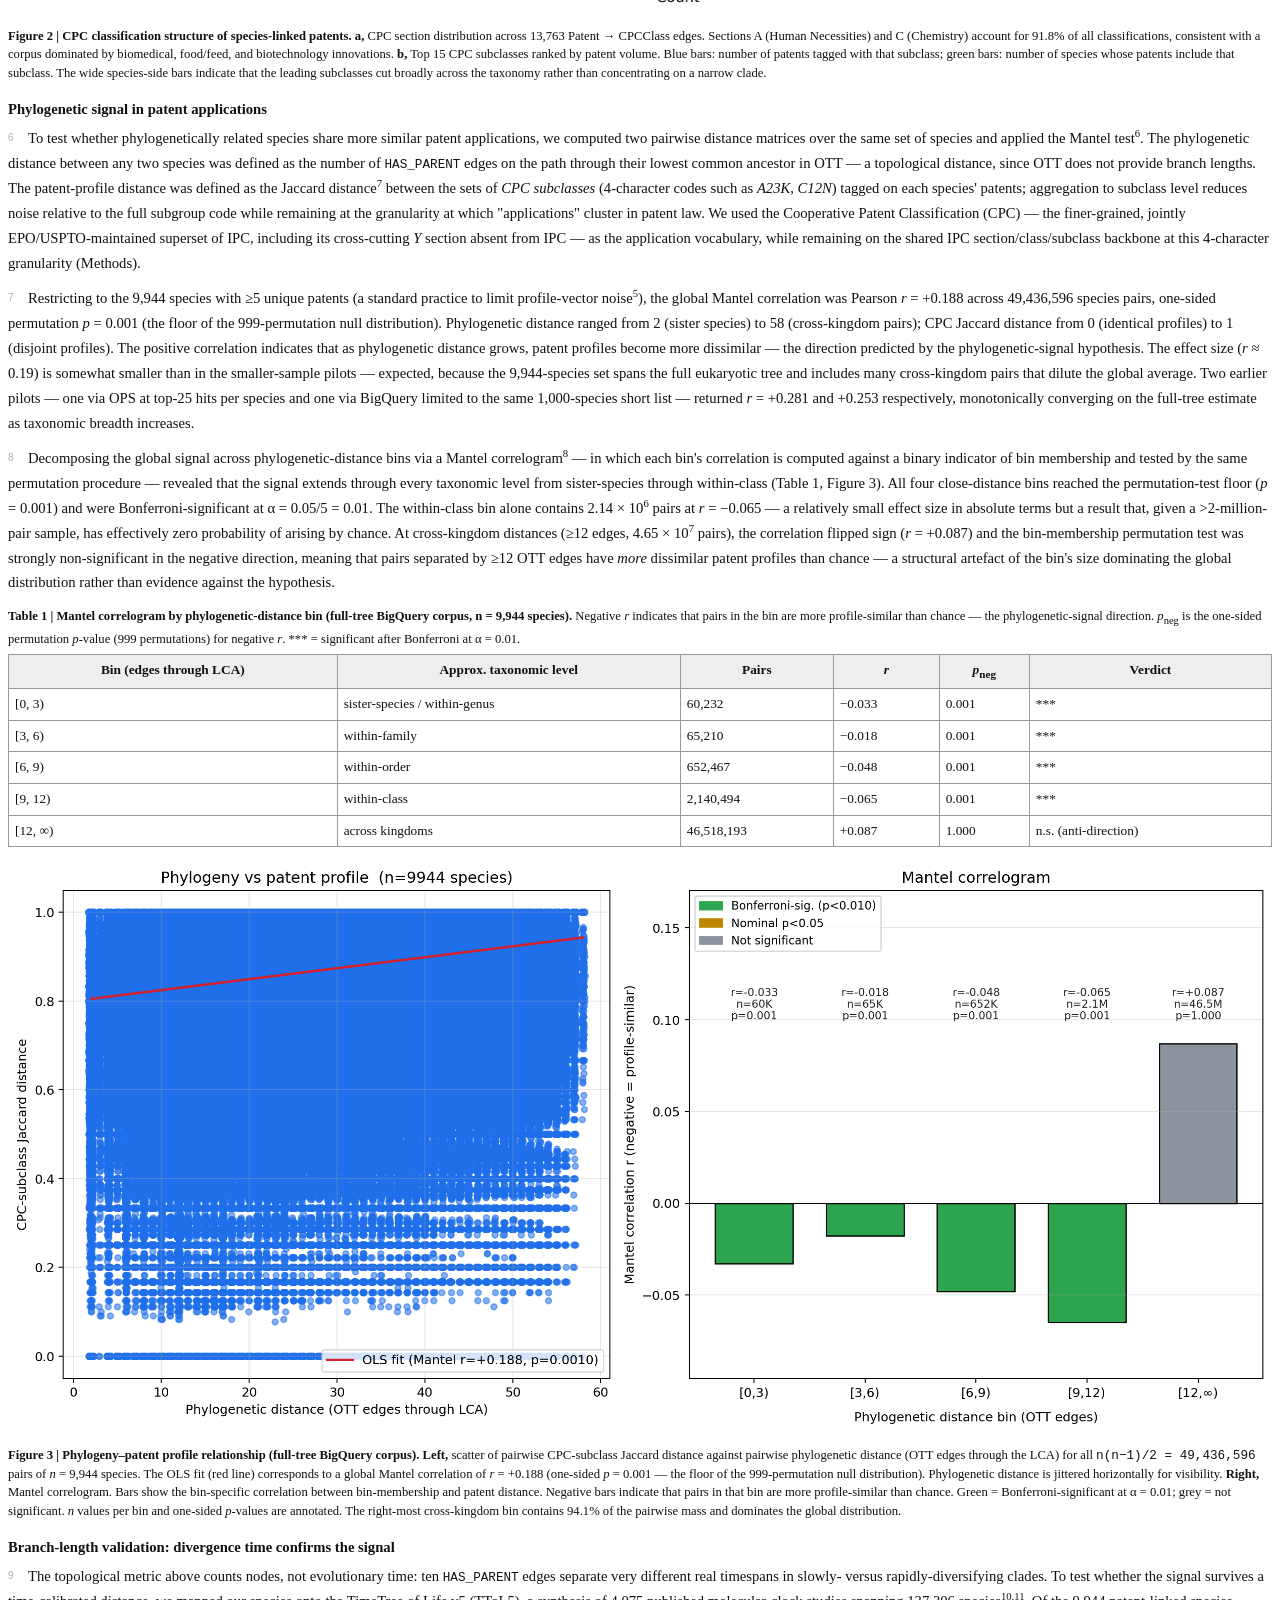
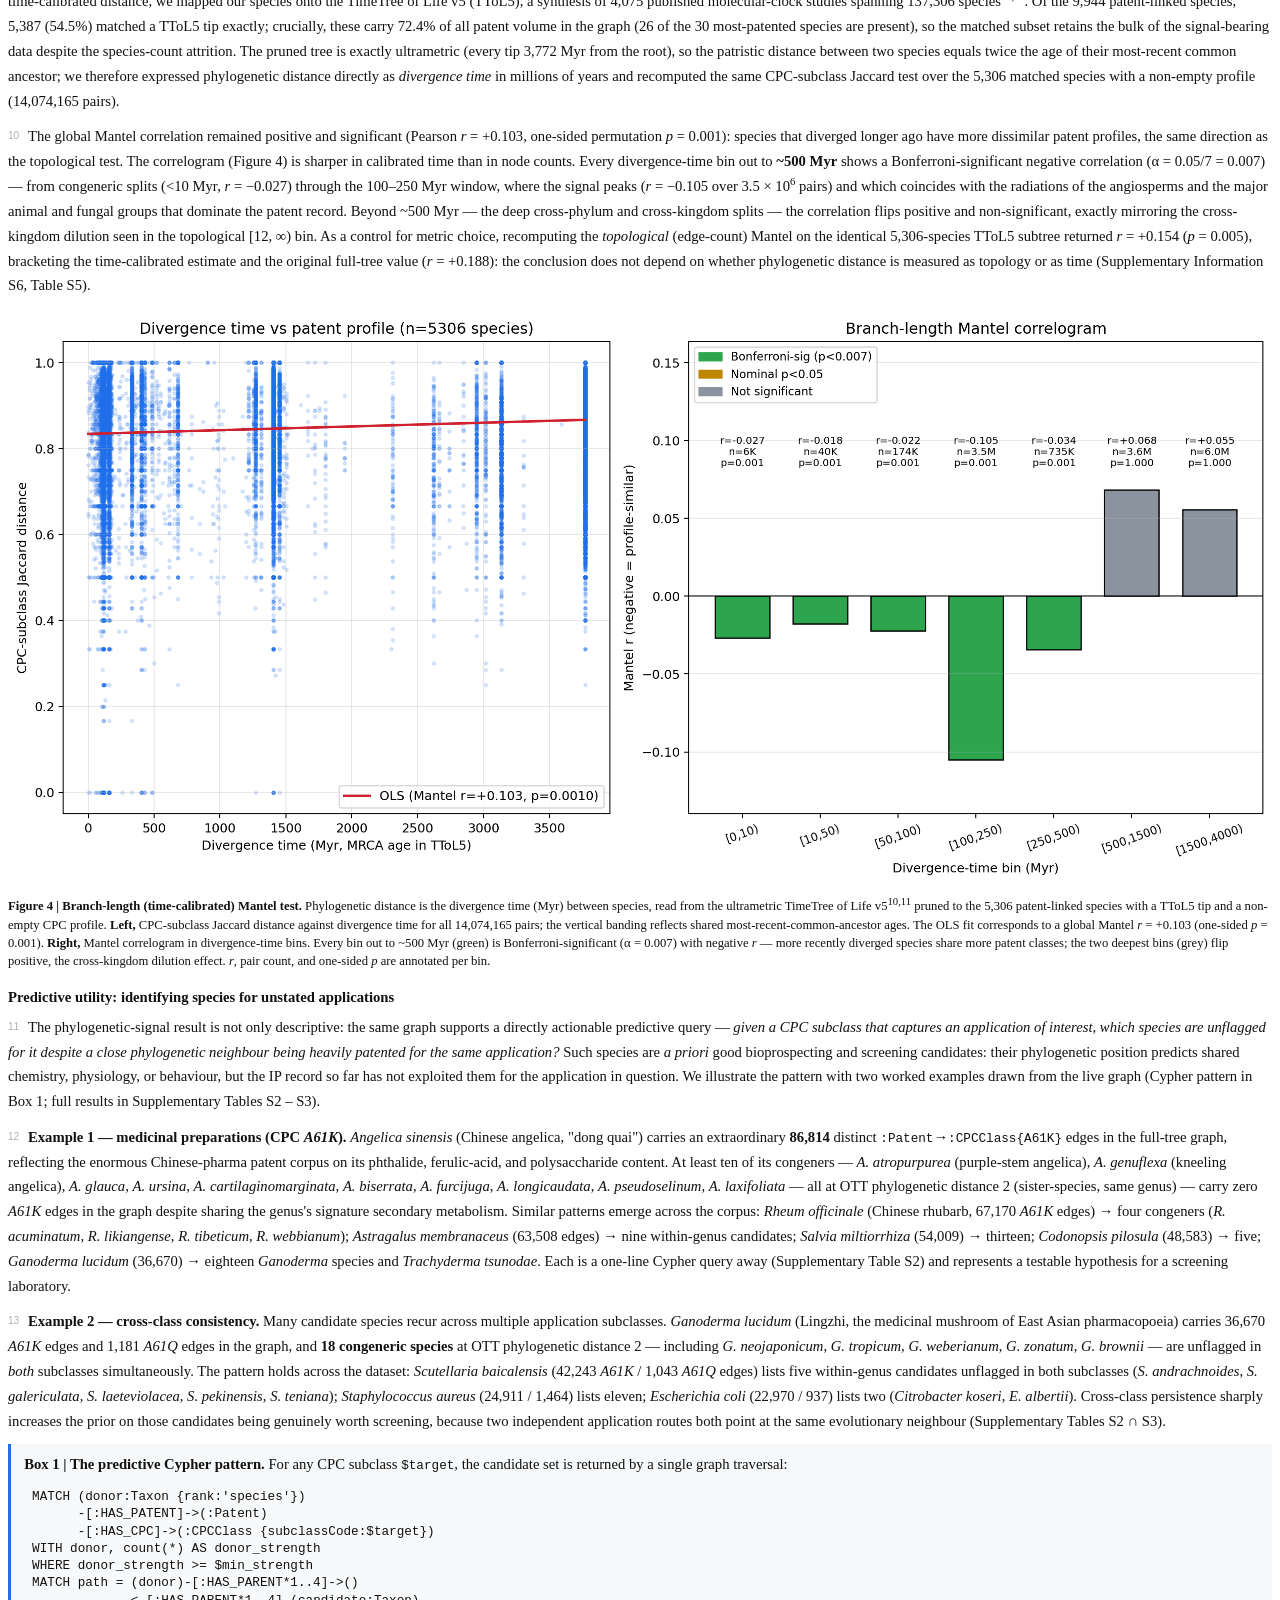
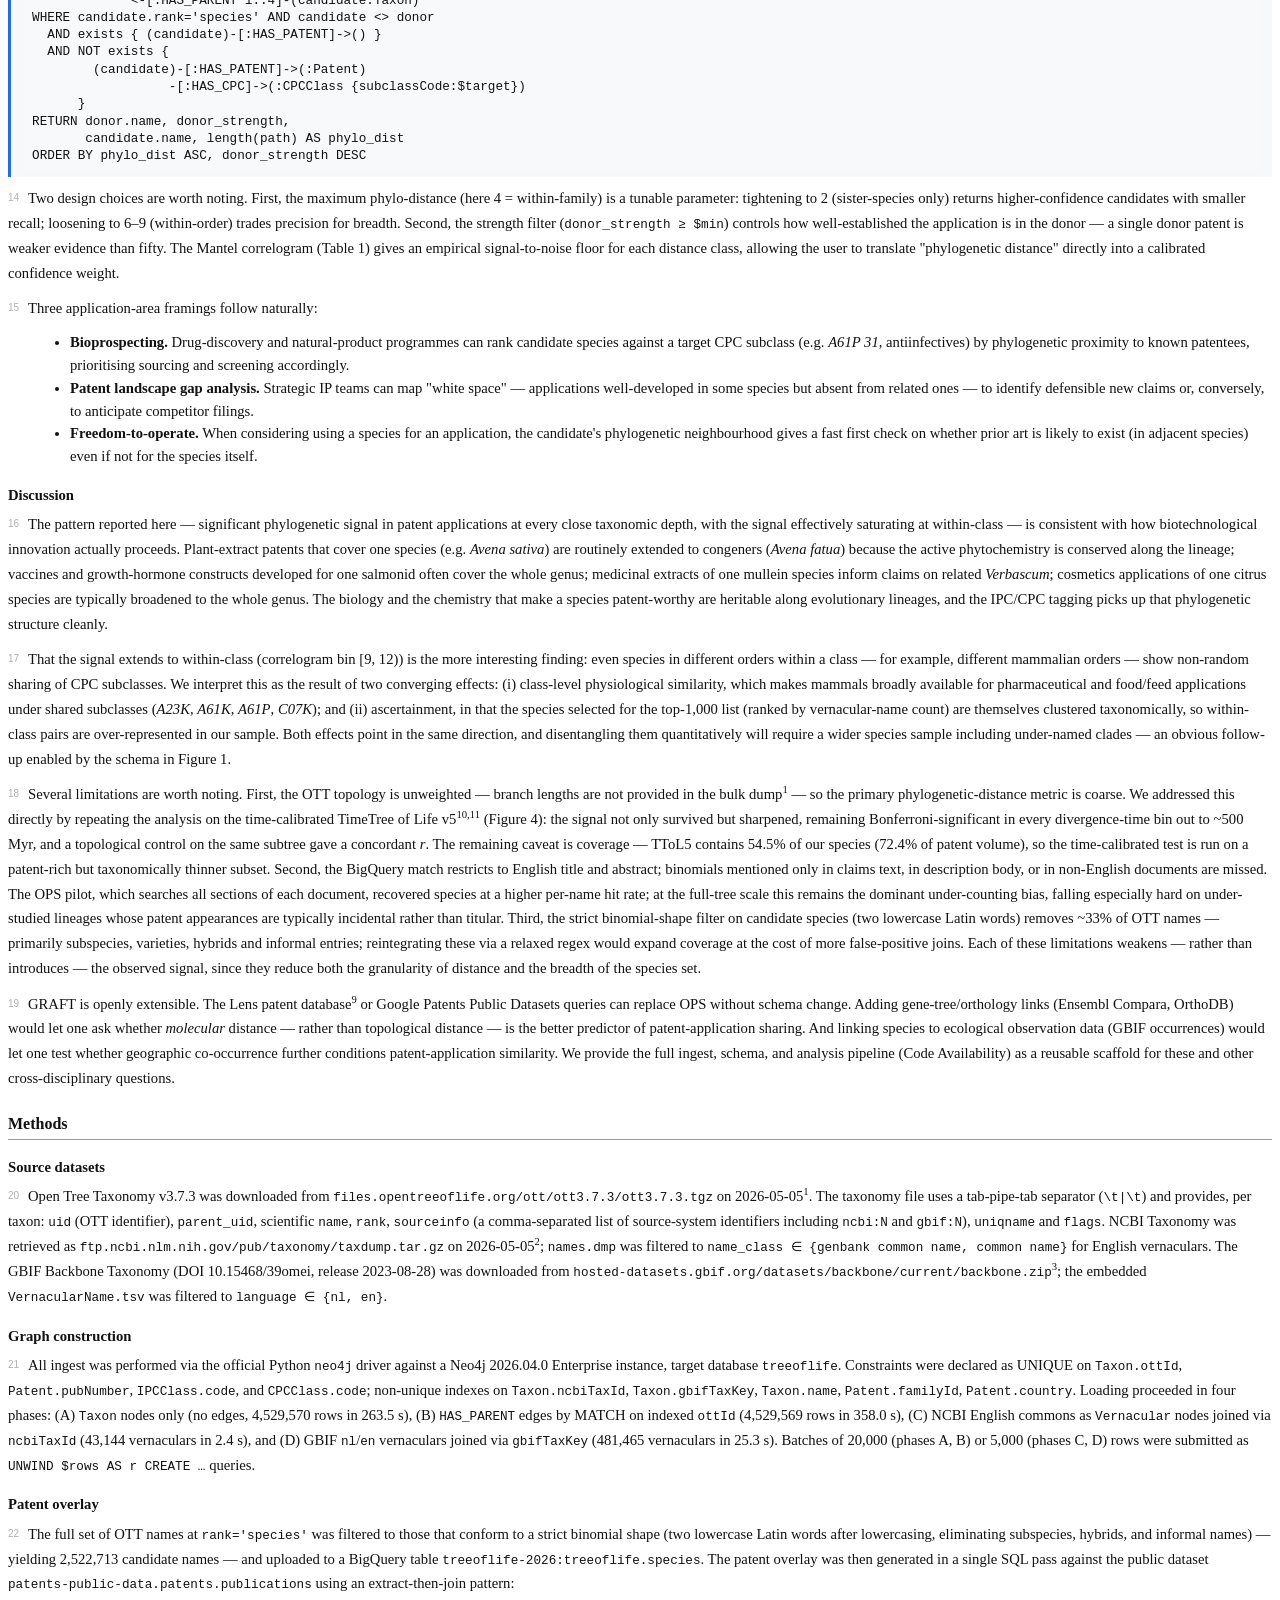
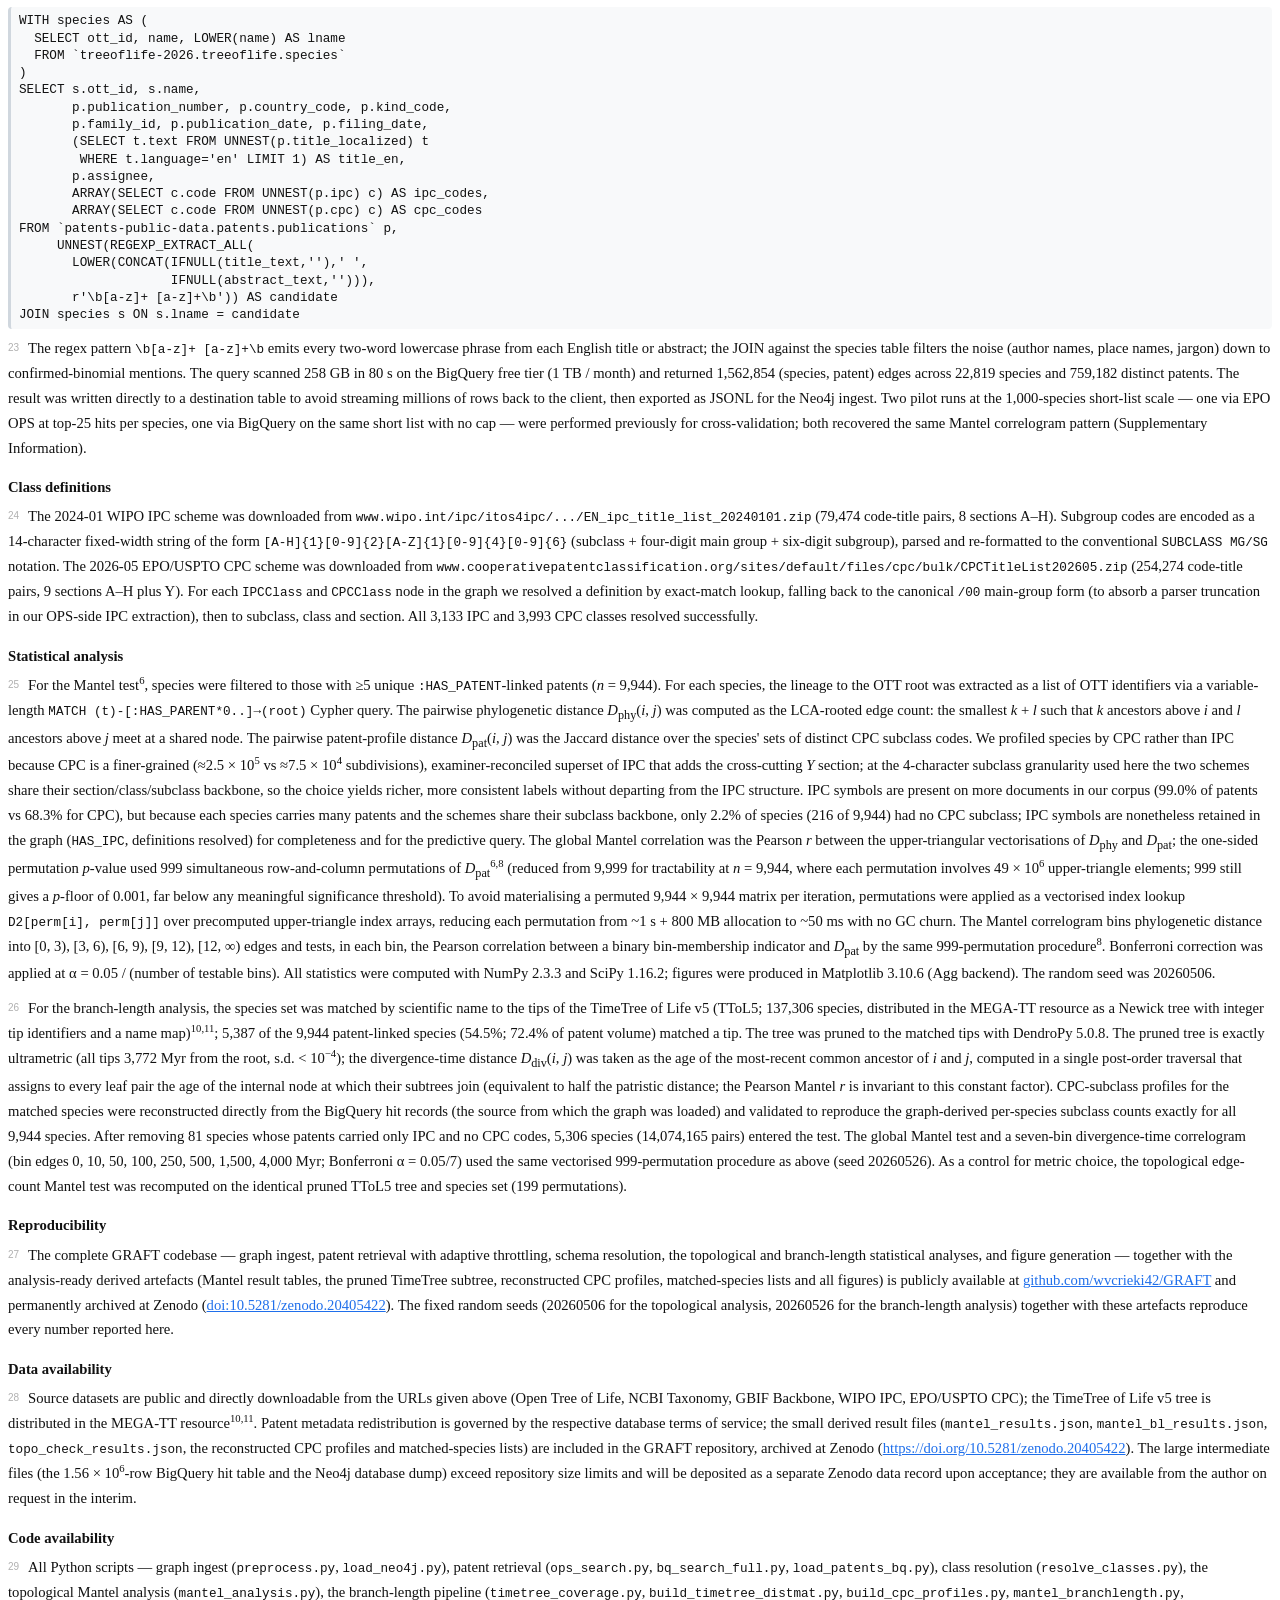
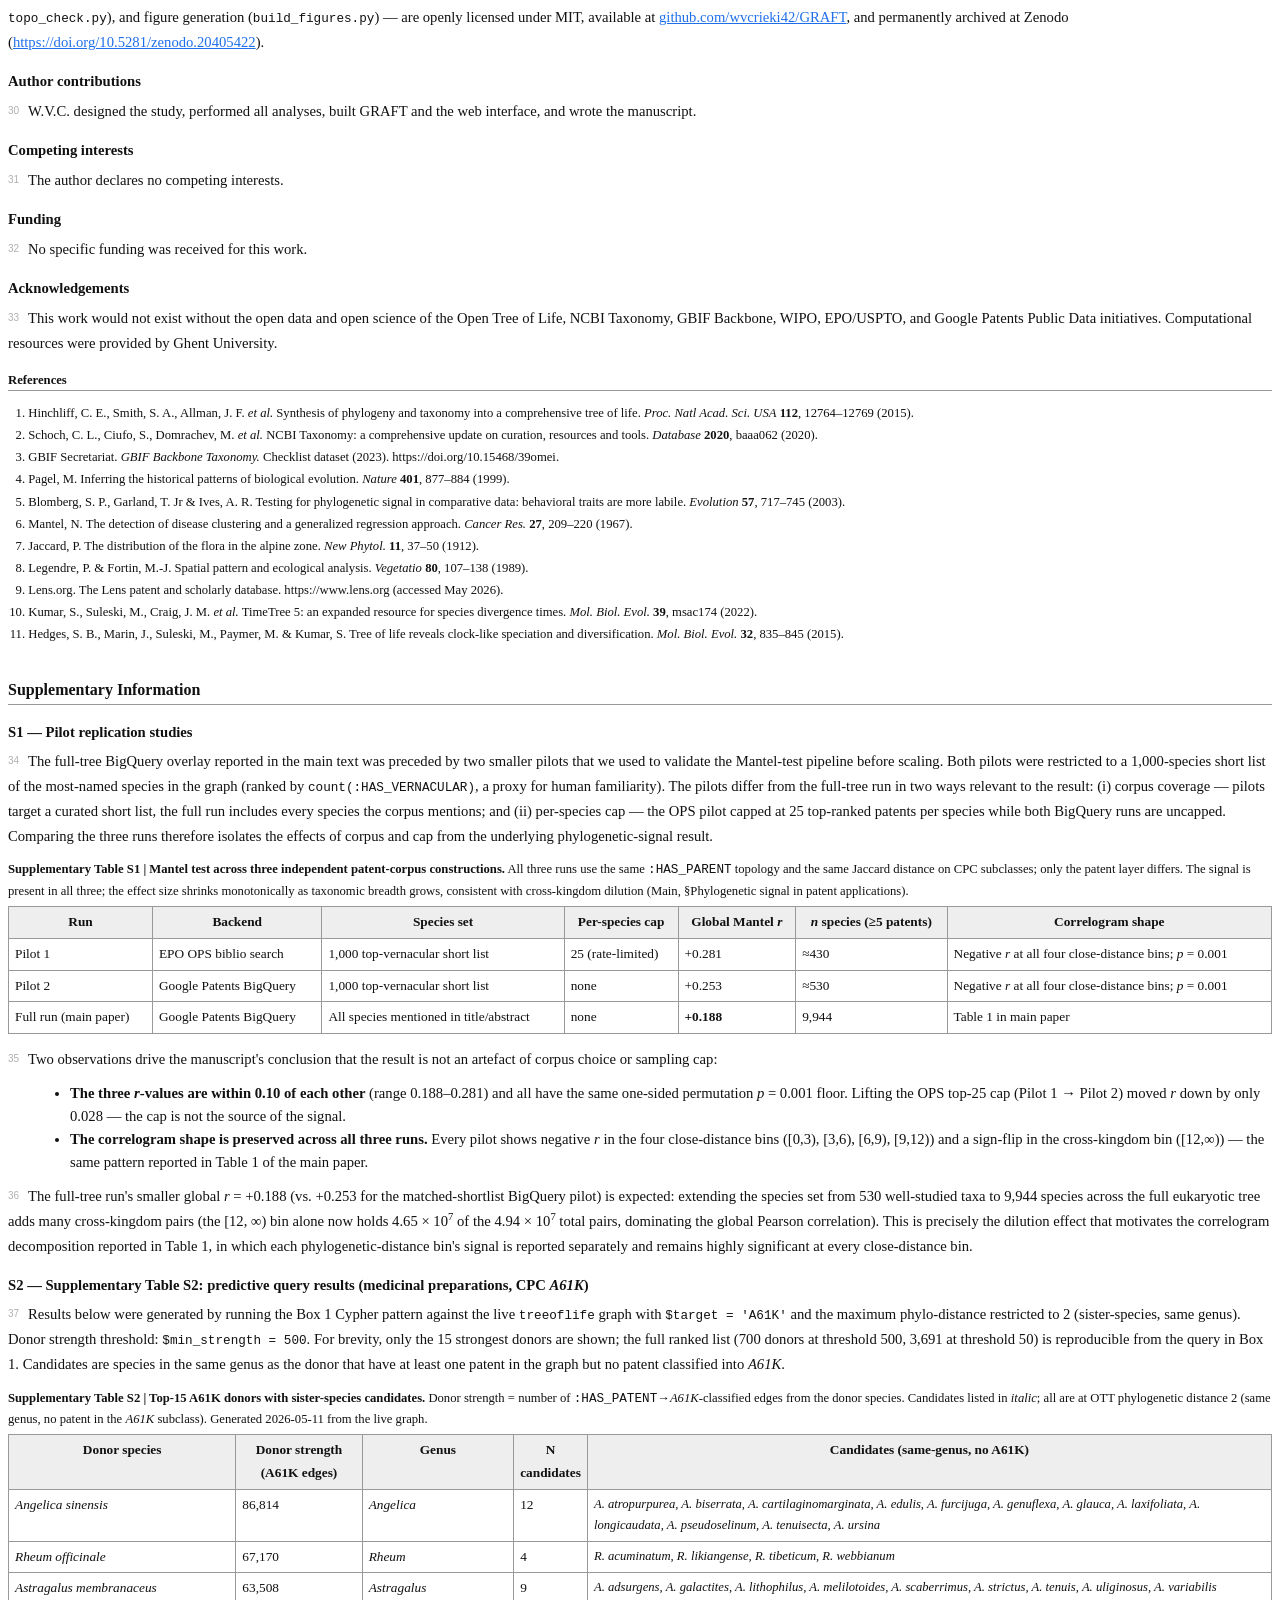
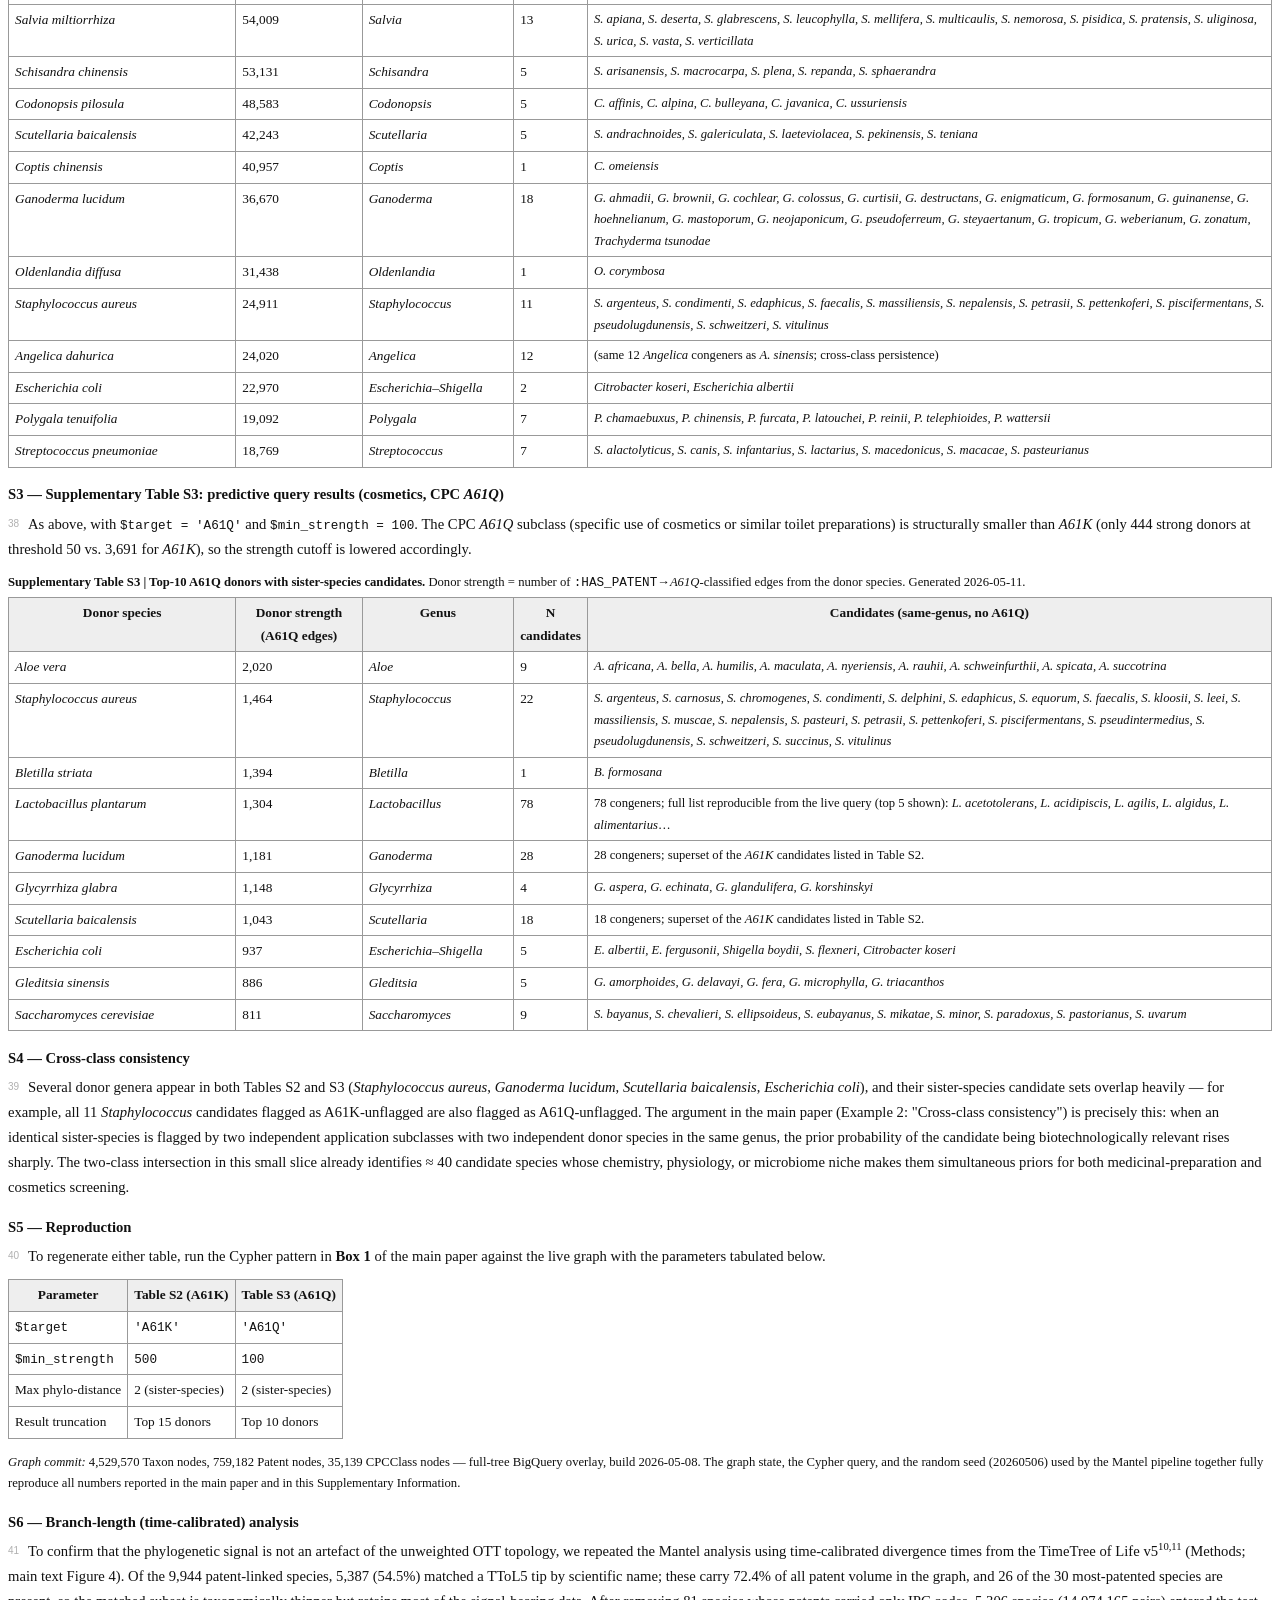
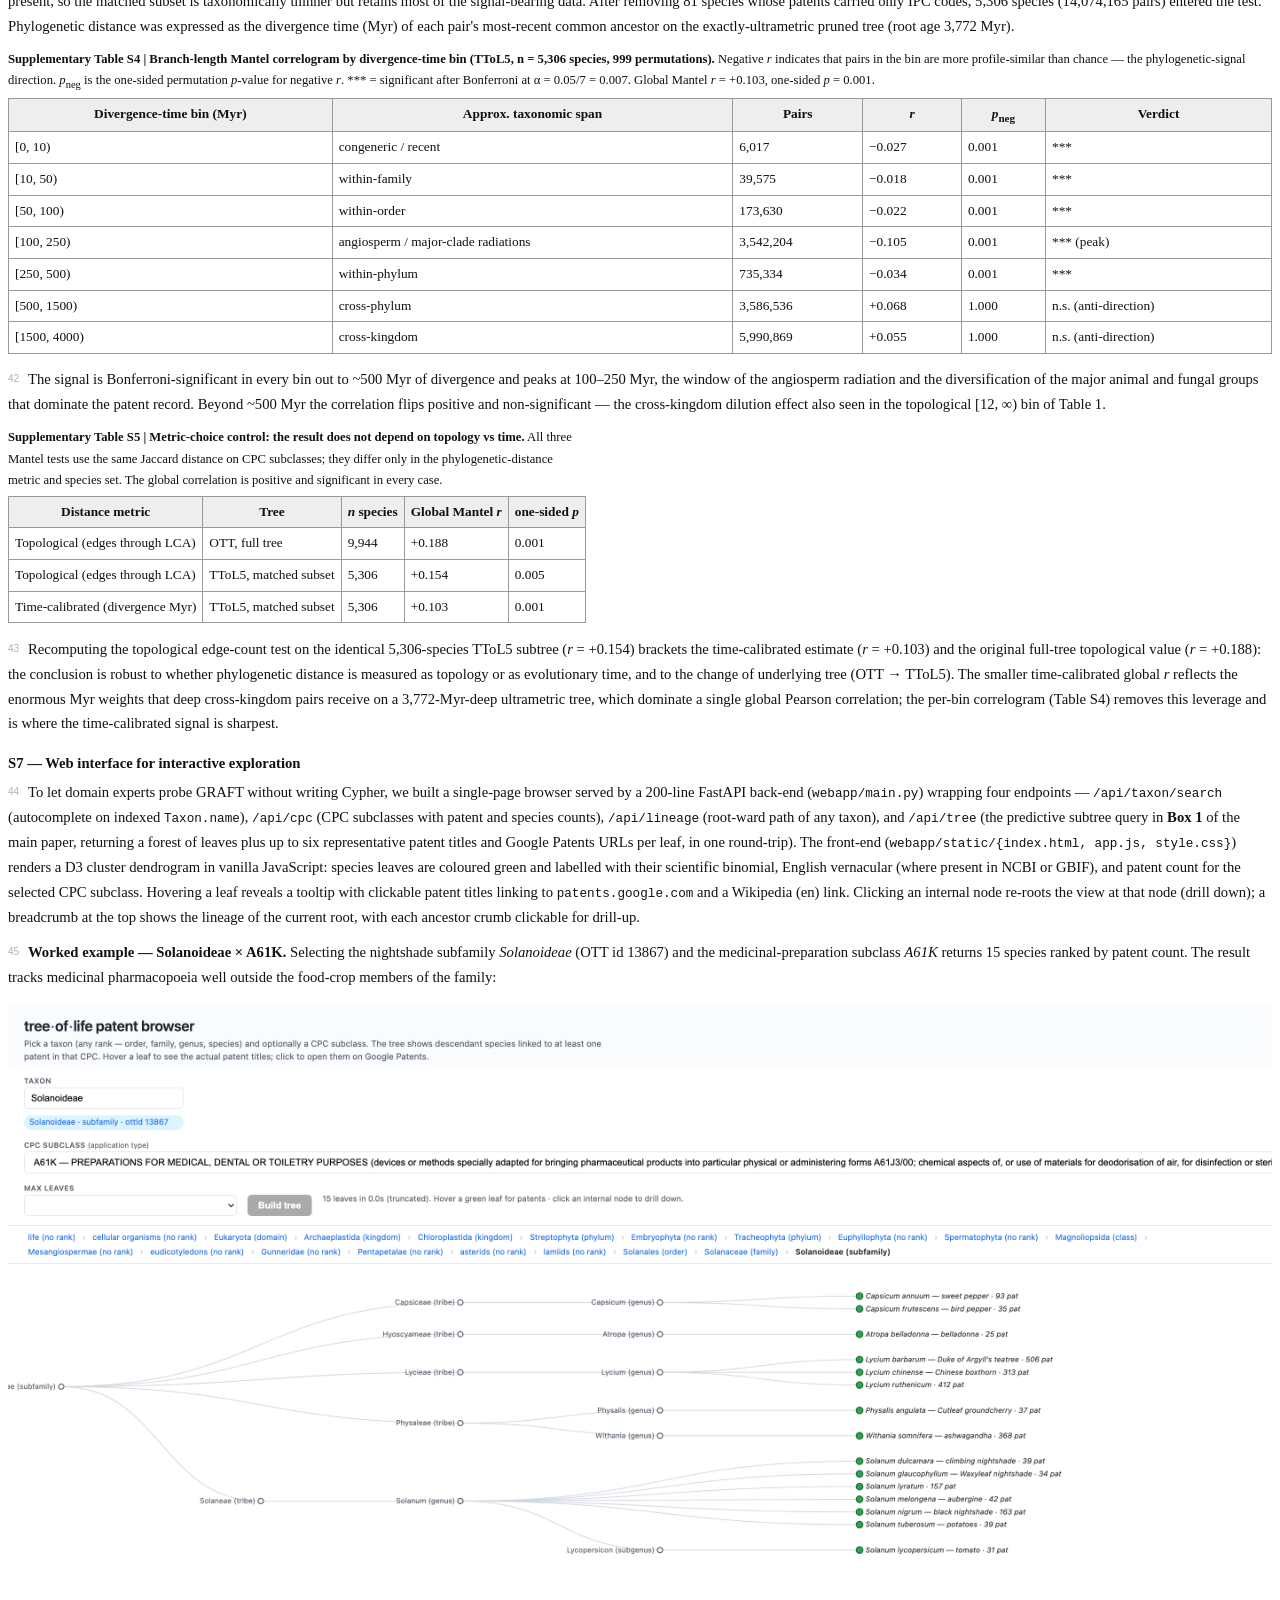
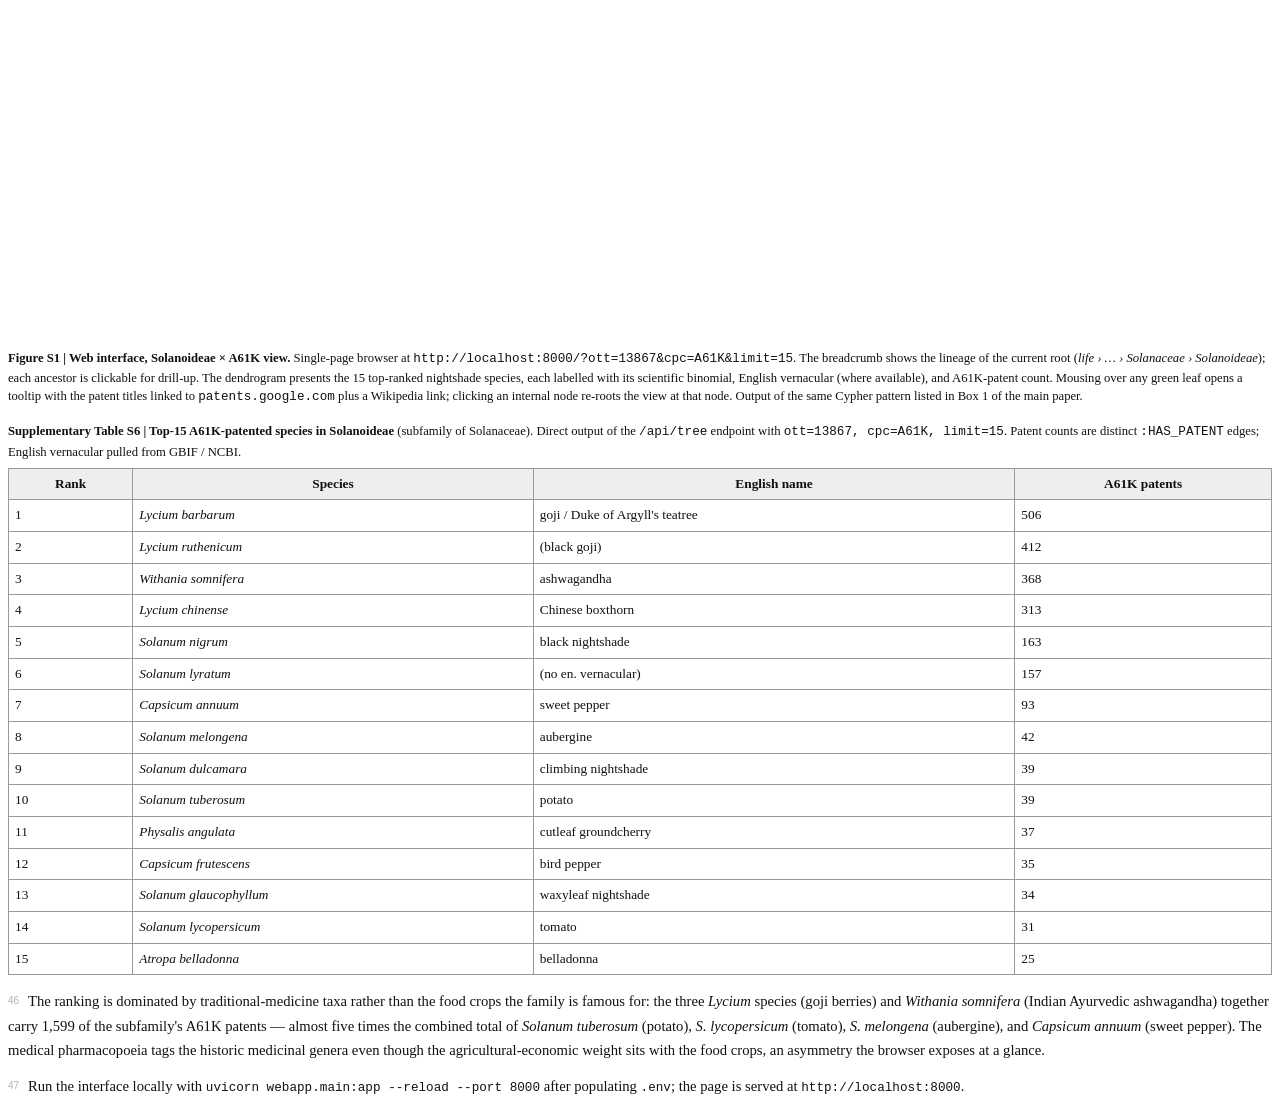
==== commit 02f999b7: "Add bioRxiv preprint DOI (10.64898/2026.05.27.72828): README badge, CITATION identifier, .zenodo.jso" ====
--- a/manuscript/paper.html
+++ b/manuscript/paper.html
@@ -70,6 +70,7 @@
 <p class="authors"><b>Wim Van Criekinge</b><sup>1,*</sup> <span style="font-size:9pt; color:#444;">(ORCID: <a href="https://orcid.org/0000-0003-2971-5539" style="color:#1f6feb; text-decoration:none;">0000-0003-2971-5539</a>)</span></p>
 <p class="affil"><sup>1</sup>Laboratory for Computational Genomics and Bioinformatics (Biobix), Department of Mathematical Modelling, Statistics and Bioinformatics, Ghent University, Coupure Links 653, 9000 Ghent, Belgium.</p>
 <p class="corr"><sup>*</sup>Correspondence: <span class="mono">wim.vancriekinge@ugent.be</span></p>
+<p class="corr">Preprint: <a href="https://doi.org/10.64898/2026.05.27.72828" style="color:#1f6feb; text-decoration:none;">doi:10.64898/2026.05.27.72828</a> (bioRxiv).</p>
 
 <div class="abstract">
 <h3>Abstract</h3>
